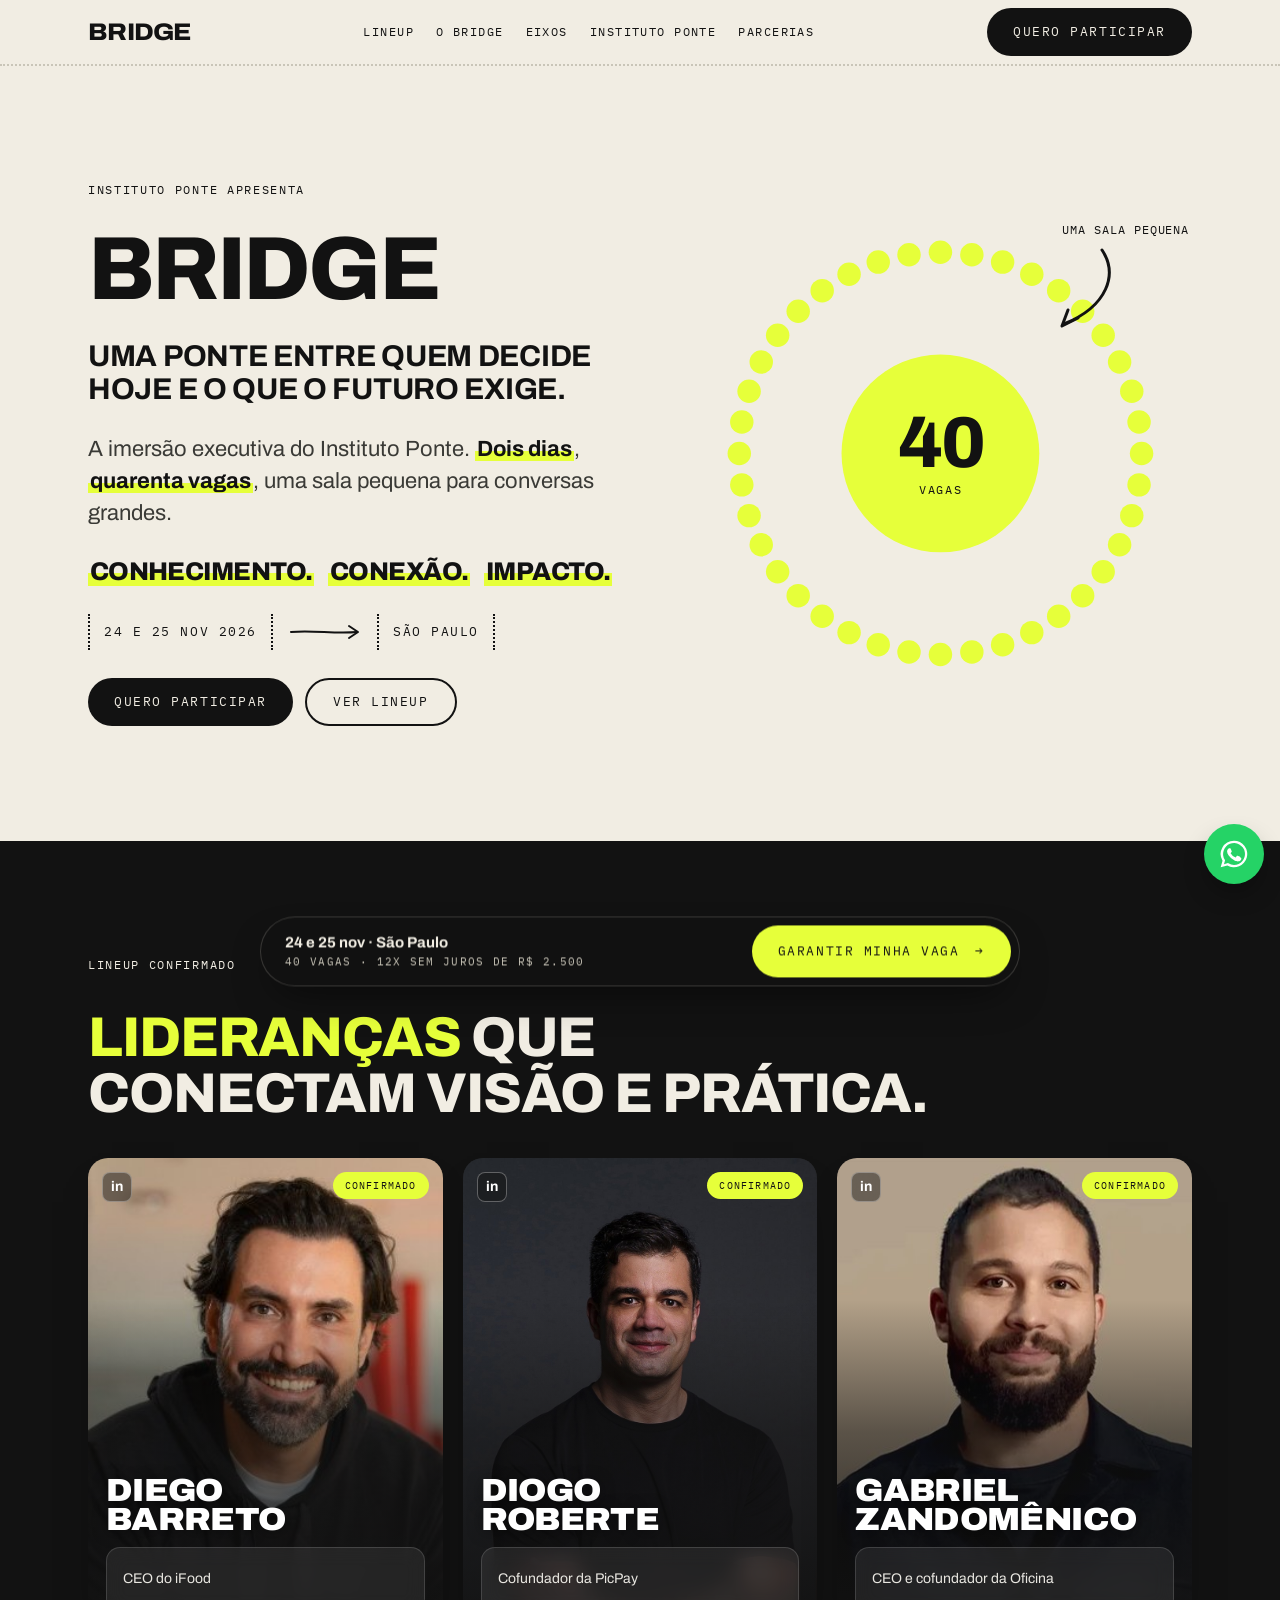
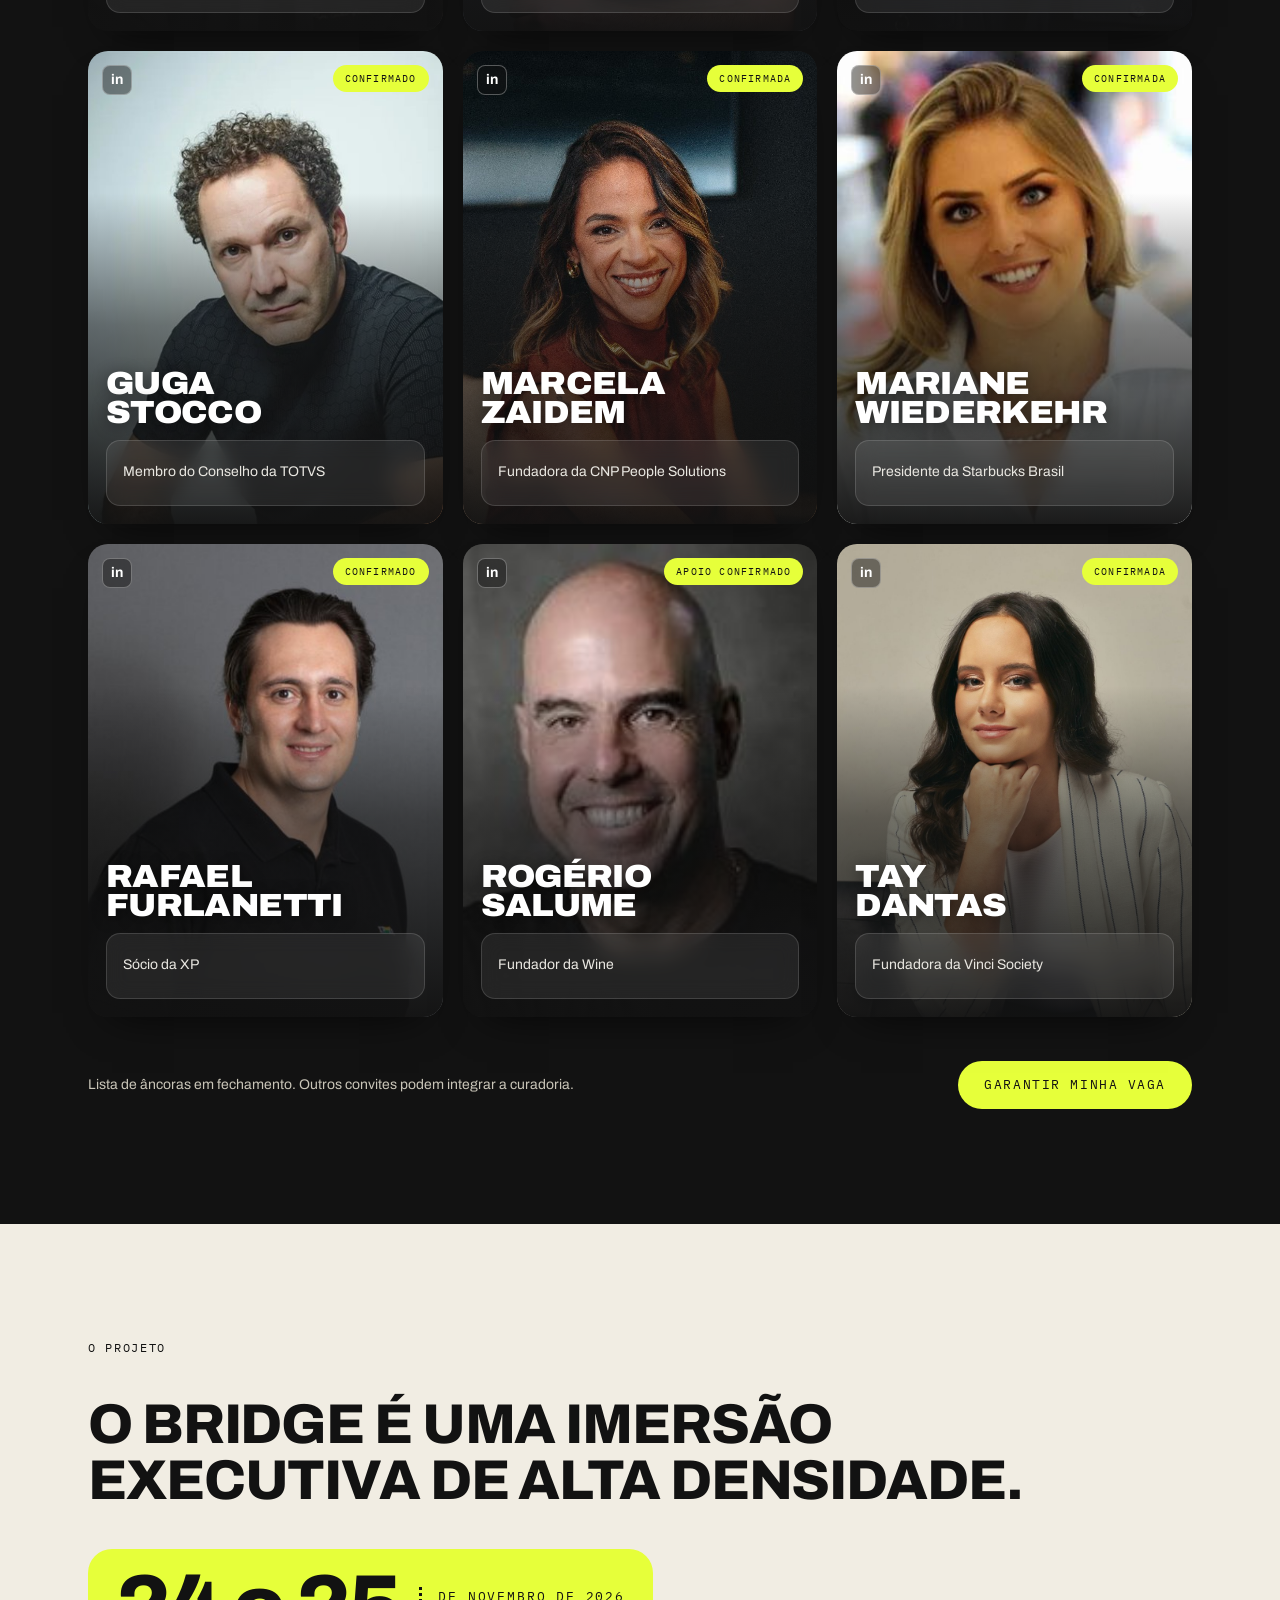
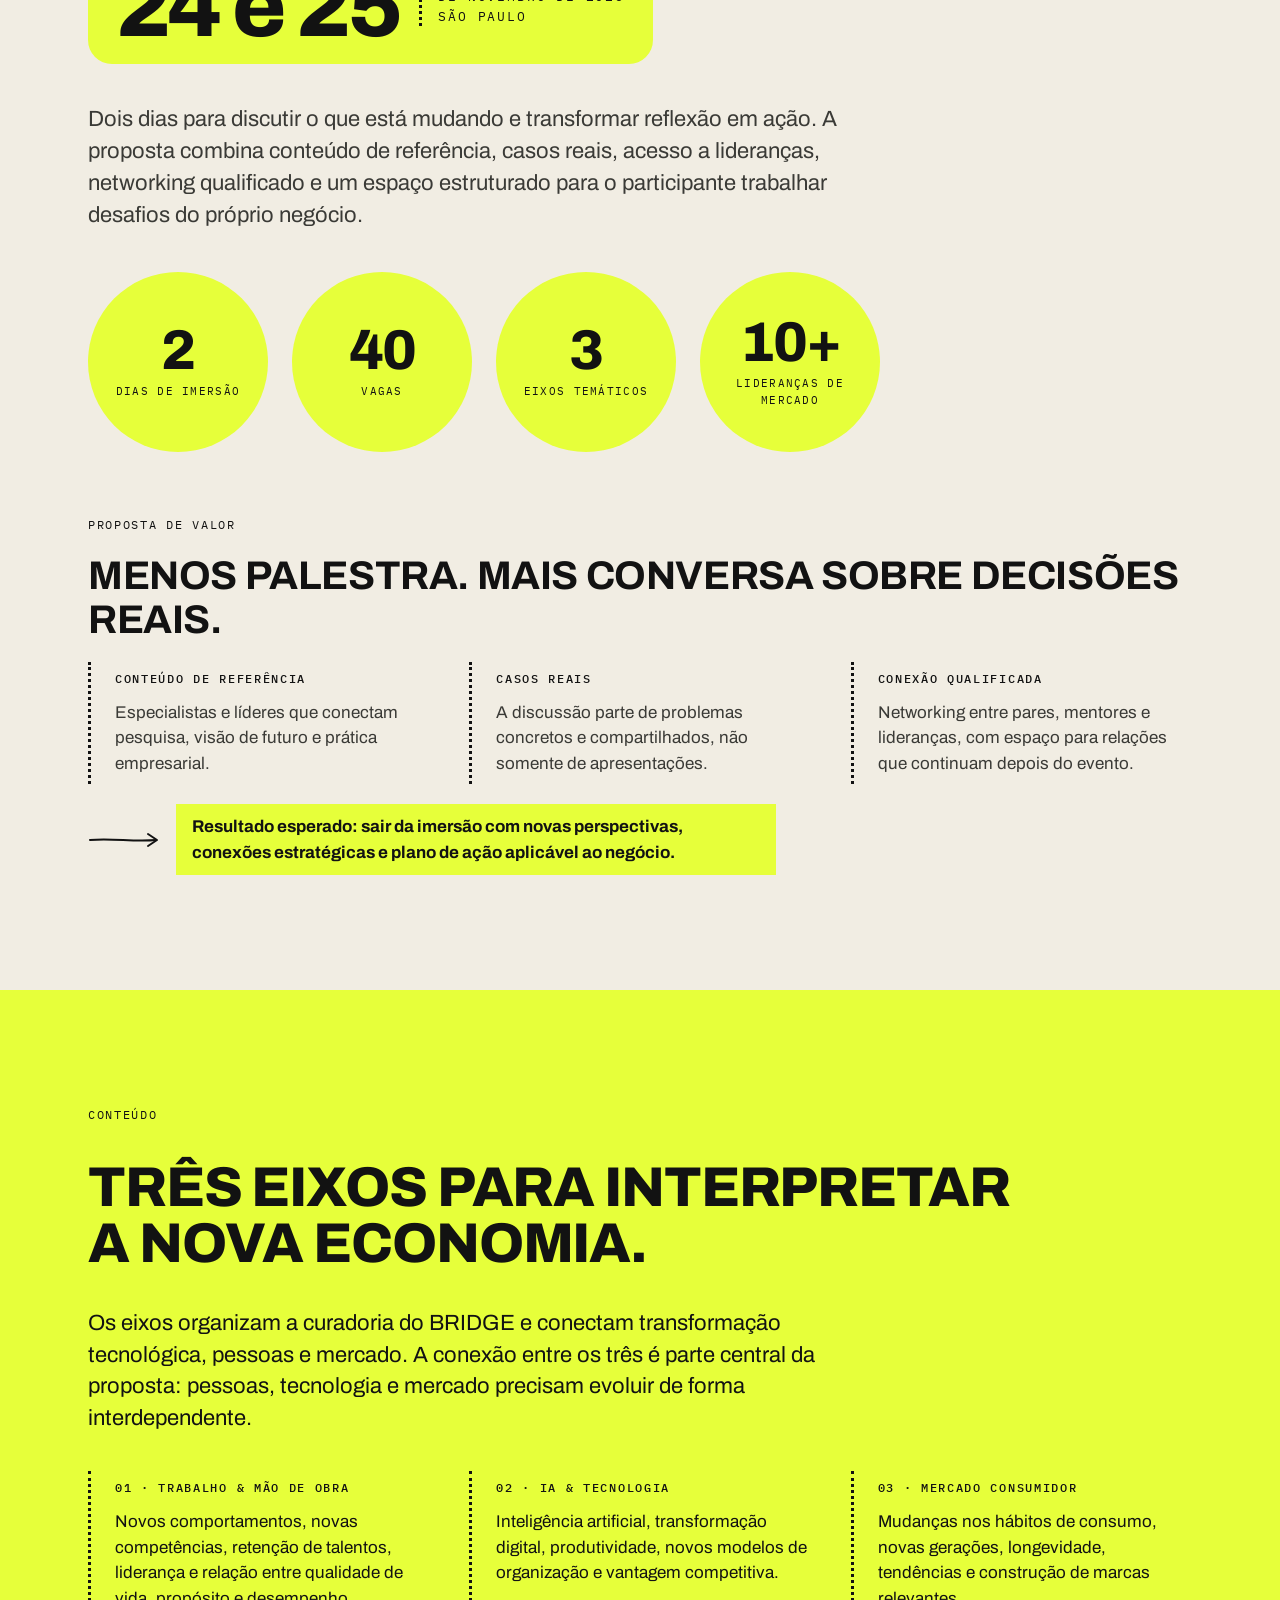
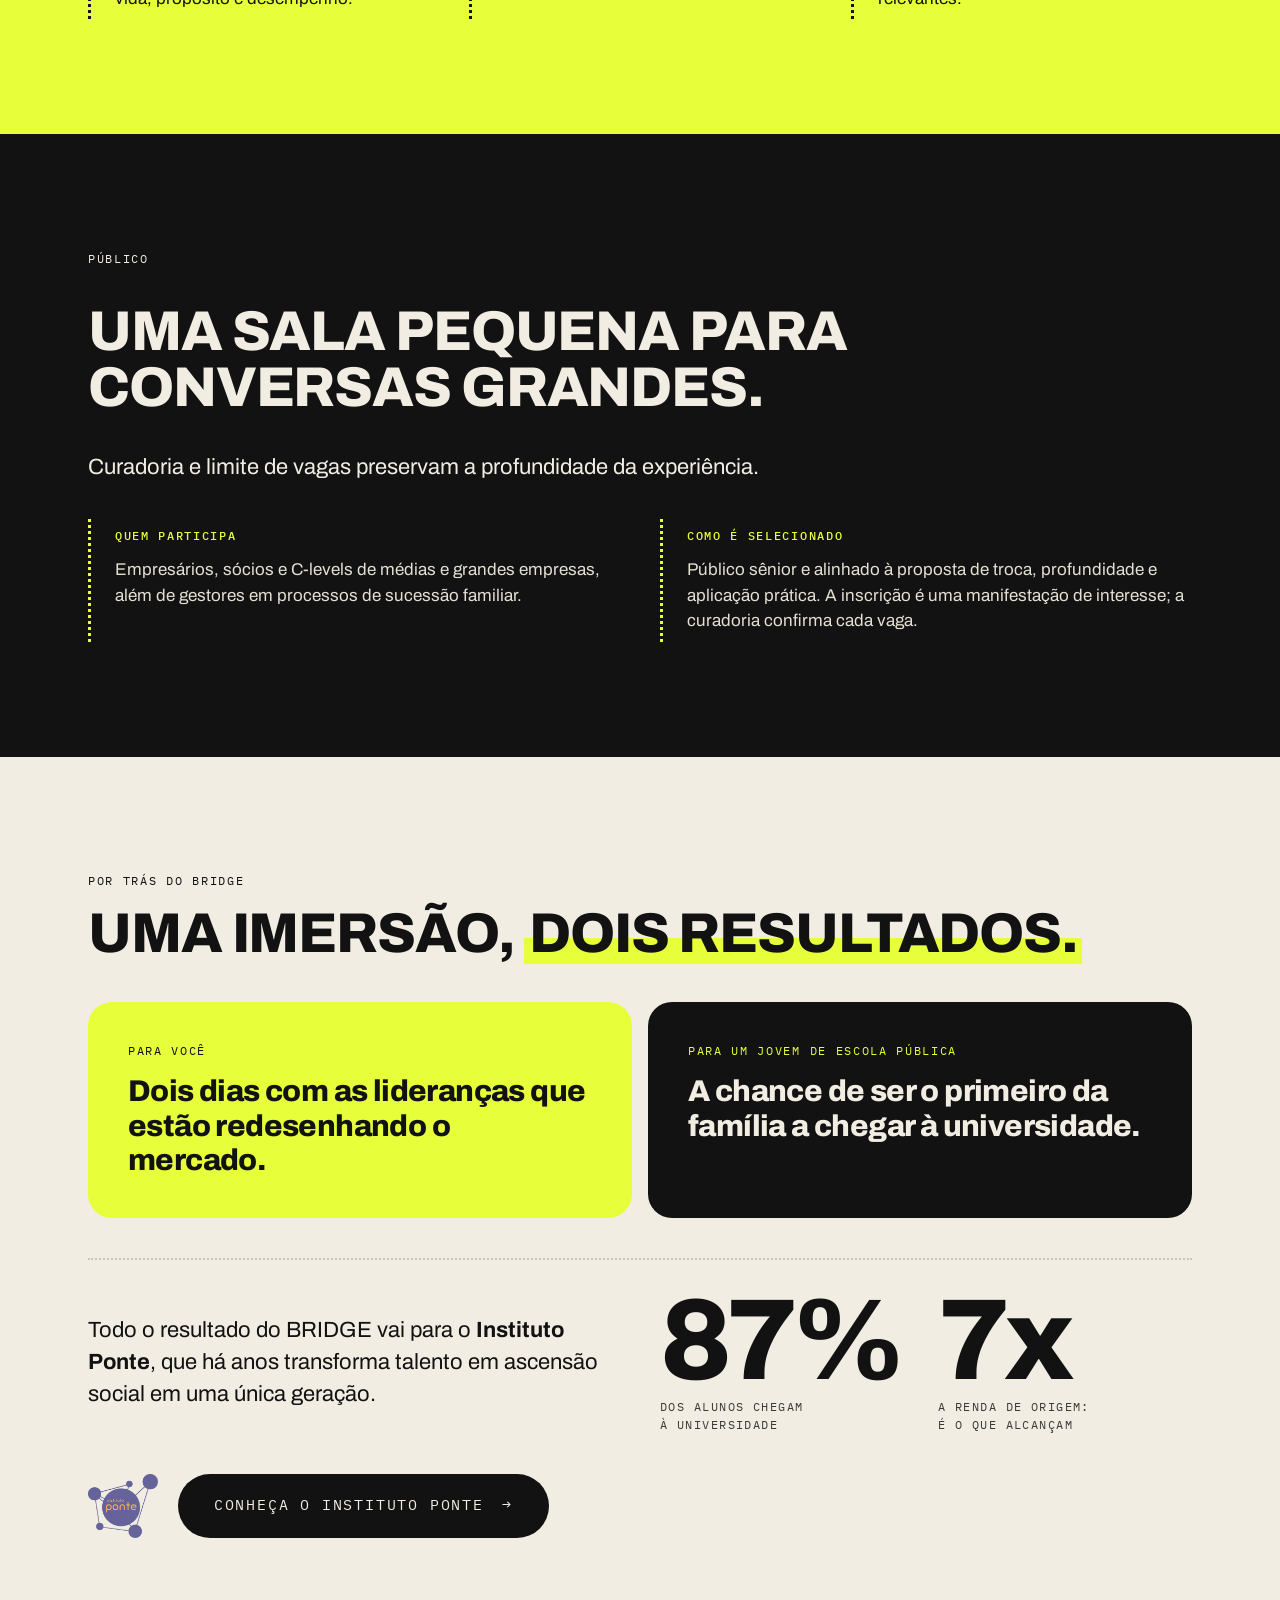
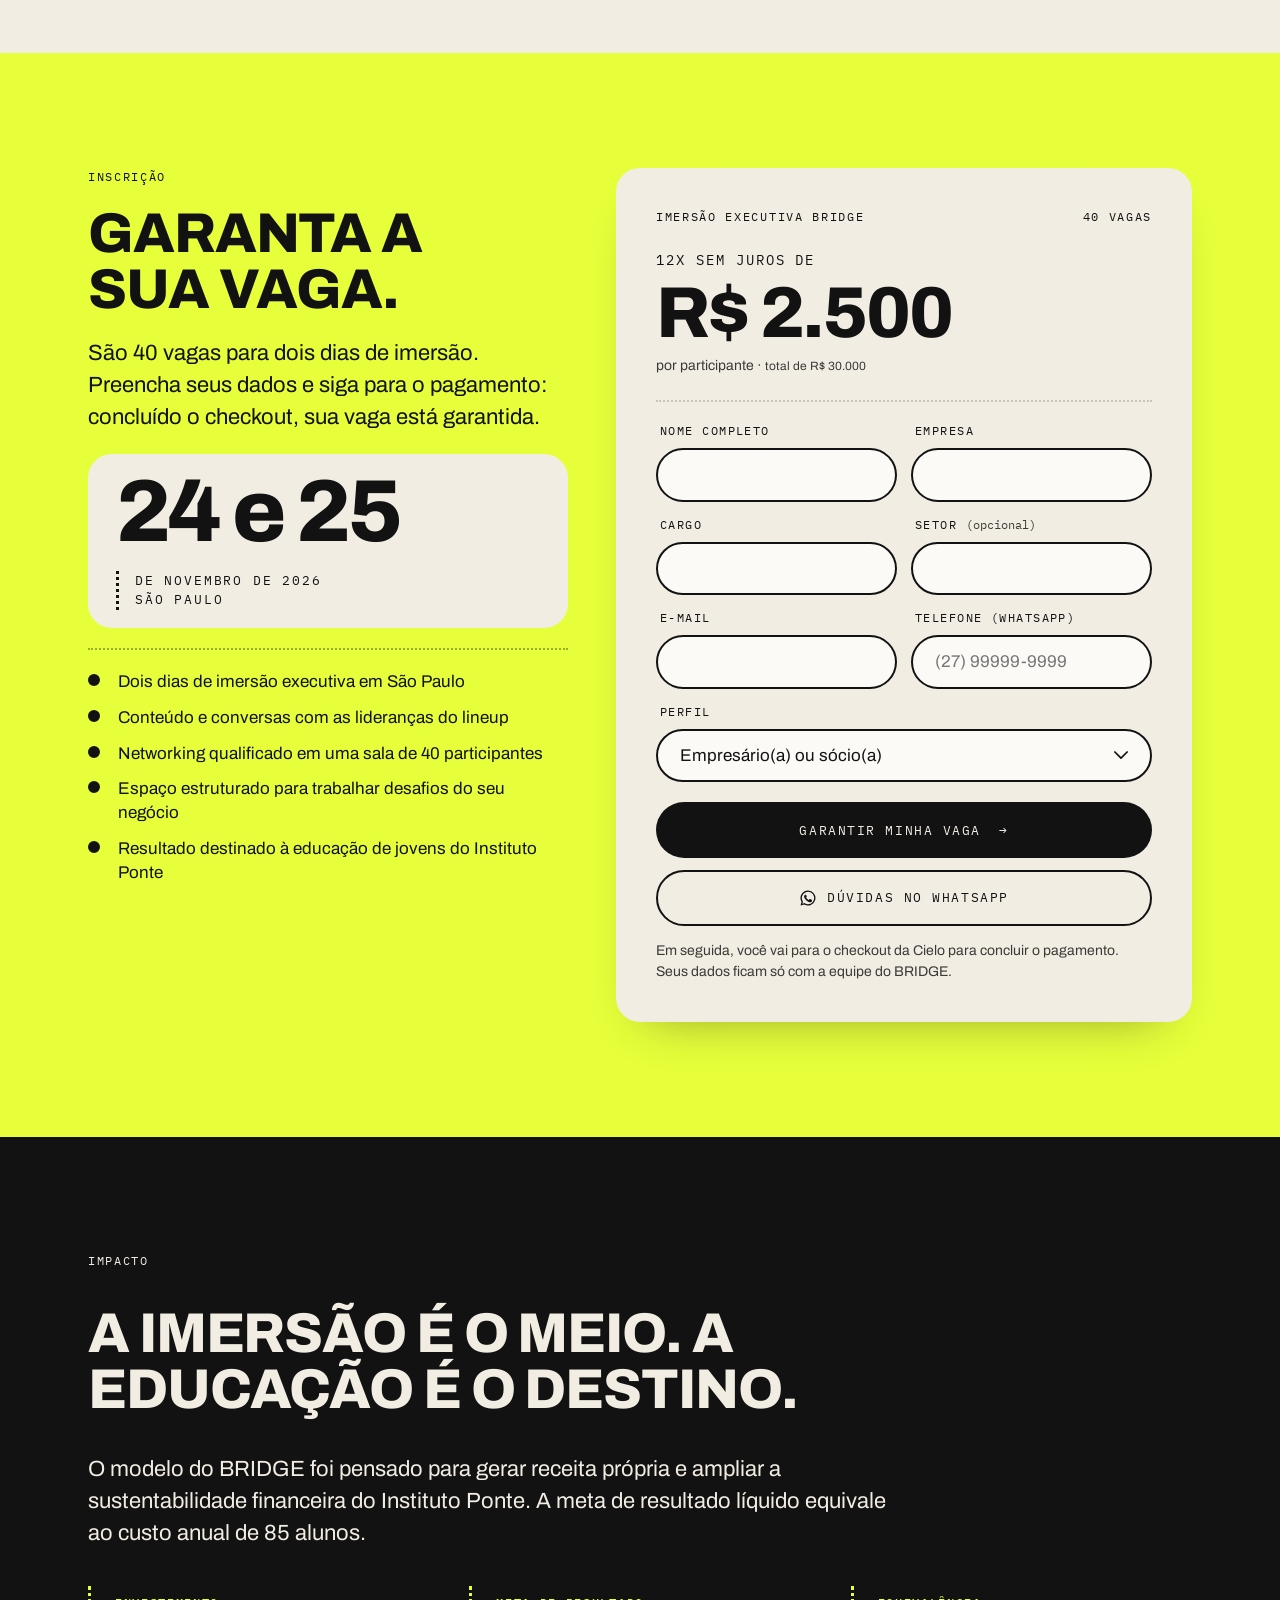
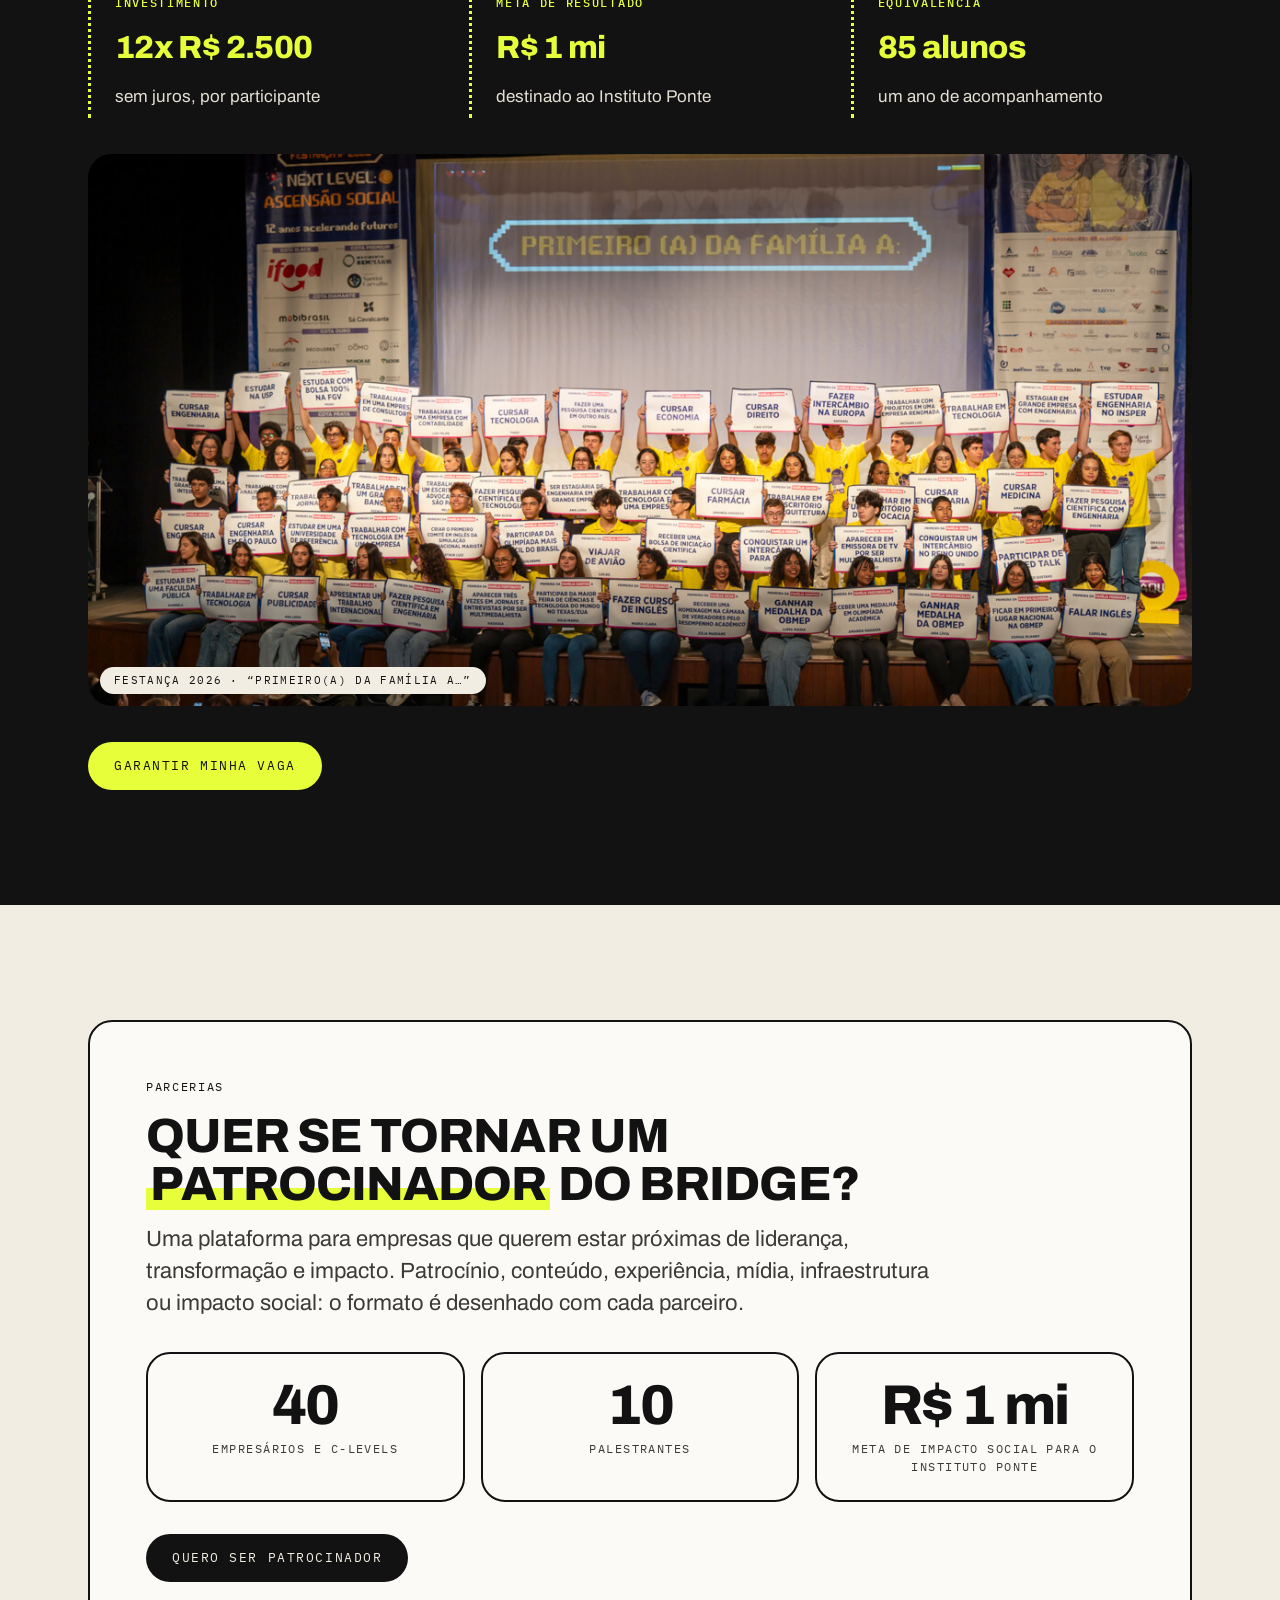
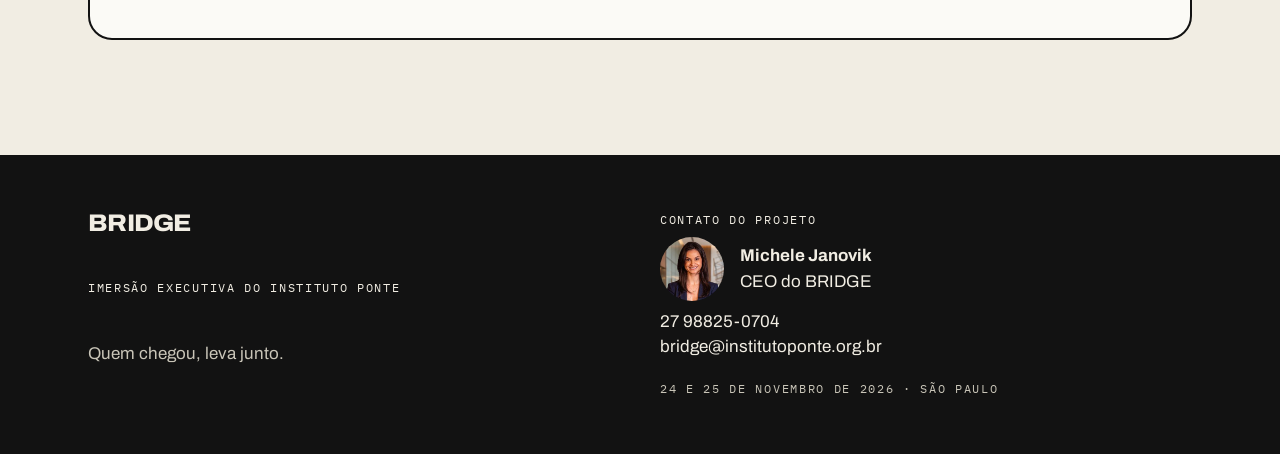
==== index.html @ 27ddd7b2 "Preço: 12x sem juros e valor total discreto Co-Authored-By: Claude Opus 5.5 <noreply@anthropic.com>" ====
<!doctype html>
<html lang="pt-BR">
<head>
<meta charset="utf-8">
<meta name="viewport" content="width=device-width,initial-scale=1,viewport-fit=cover">
<title>Site Projeto BRIDGE</title>
<link rel="icon" href="favicon.svg" type="image/svg+xml">
<link rel="icon" href="favicon-32.png" type="image/png" sizes="32x32">
<link rel="apple-touch-icon" href="apple-touch-icon.png">
<meta name="theme-color" content="#f1ede3">
<link rel="preconnect" href="https://fonts.googleapis.com">
<link rel="preconnect" href="https://fonts.gstatic.com" crossorigin>
<link rel="stylesheet" href="https://fonts.googleapis.com/css2?family=Archivo:wdth,wght@62..125,400..900&family=IBM+Plex+Mono:wght@400;500&display=swap">
<link rel="stylesheet" href="styles.css">
</head>
<body>

<header class="top" id="top">
  <div class="wrap">
    <a class="wordmark" href="#topo">Bridge</a>
    <nav aria-label="Seções" id="menu">
      <a href="#lineup">Lineup</a><a href="#bridge">O Bridge</a><a href="#eixos">Eixos</a><a href="instituto-ponte.html">Instituto Ponte</a><a href="#parcerias">Parcerias</a>
    </nav>
    <div class="top-actions">
      <a class="btn" href="#inscricao"><span class="lg-only">Quero participar</span><span class="sm-only">Inscrição</span></a>
      <button class="menu-btn" type="button" aria-controls="menu" aria-expanded="false" aria-label="Abrir menu">
        <svg class="bars" viewBox="0 0 20 20" aria-hidden="true"><path d="M2 6h16M2 14h16" stroke="currentColor" stroke-width="2" stroke-linecap="round"/></svg>
        <svg class="x" viewBox="0 0 20 20" aria-hidden="true"><path d="M4 4l12 12M16 4L4 16" stroke="currentColor" stroke-width="2" stroke-linecap="round"/></svg>
      </button>
    </div>
  </div>
</header>

<section class="hero" id="topo">
  <div class="wrap">
    <div class="stack">
      <span class="eyebrow">Instituto Ponte apresenta</span>
      <h1 class="h-xl">Bridge</h1>
      <p class="h-md">Uma ponte entre quem decide hoje e o que o futuro exige.</p>
      <p class="lead">A imersão executiva do Instituto Ponte. <strong class="marker">Dois dias</strong>, <strong class="marker">quarenta vagas</strong>, uma sala pequena para conversas grandes.</p>
      <p class="keywords"><span>Conhecimento.</span><span>Conexão.</span><span>Impacto.</span></p>
      <div style="display:flex;align-items:center;gap:16px;flex-wrap:wrap">
        <span class="brk">24 e 25 nov 2026</span>
        <svg class="arrow" viewBox="0 0 72 16" aria-hidden="true"><path d="M2 8 C 24 6, 46 10, 68 8" fill="none" stroke="#121212" stroke-width="2" stroke-linecap="round"/><path d="M60 2 L 69 8 L 60 14" fill="none" stroke="#121212" stroke-width="2" stroke-linecap="round" stroke-linejoin="round"/></svg>
        <span class="brk">São Paulo</span>
      </div>
      <div class="hero-ctas" style="display:flex;gap:12px;flex-wrap:wrap">
        <a class="btn" href="#inscricao">Quero participar</a>
        <a class="btn btn--ghost" href="#lineup">Ver lineup</a>
      </div>
    </div>
    <div class="ring" aria-label="Quarenta vagas">
      <svg viewBox="0 0 600 600" aria-hidden="true"><g fill="#e6ff3a"><circle cx="540.0" cy="300.0" r="14"/><circle cx="537.0" cy="337.5" r="14"/><circle cx="528.3" cy="374.2" r="14"/><circle cx="513.8" cy="409.0" r="14"/><circle cx="494.2" cy="441.1" r="14"/><circle cx="469.7" cy="469.7" r="14"/><circle cx="441.1" cy="494.2" r="14"/><circle cx="409.0" cy="513.8" r="14"/><circle cx="374.2" cy="528.3" r="14"/><circle cx="337.5" cy="537.0" r="14"/><circle cx="300.0" cy="540.0" r="14"/><circle cx="262.5" cy="537.0" r="14"/><circle cx="225.8" cy="528.3" r="14"/><circle cx="191.0" cy="513.8" r="14"/><circle cx="158.9" cy="494.2" r="14"/><circle cx="130.3" cy="469.7" r="14"/><circle cx="105.8" cy="441.1" r="14"/><circle cx="86.2" cy="409.0" r="14"/><circle cx="71.7" cy="374.2" r="14"/><circle cx="63.0" cy="337.5" r="14"/><circle cx="60.0" cy="300.0" r="14"/><circle cx="63.0" cy="262.5" r="14"/><circle cx="71.7" cy="225.8" r="14"/><circle cx="86.2" cy="191.0" r="14"/><circle cx="105.8" cy="158.9" r="14"/><circle cx="130.3" cy="130.3" r="14"/><circle cx="158.9" cy="105.8" r="14"/><circle cx="191.0" cy="86.2" r="14"/><circle cx="225.8" cy="71.7" r="14"/><circle cx="262.5" cy="63.0" r="14"/><circle cx="300.0" cy="60.0" r="14"/><circle cx="337.5" cy="63.0" r="14"/><circle cx="374.2" cy="71.7" r="14"/><circle cx="409.0" cy="86.2" r="14"/><circle cx="441.1" cy="105.8" r="14"/><circle cx="469.7" cy="130.3" r="14"/><circle cx="494.2" cy="158.9" r="14"/><circle cx="513.8" cy="191.0" r="14"/><circle cx="528.3" cy="225.8" r="14"/><circle cx="537.0" cy="262.5" r="14"/></g><circle cx="300" cy="300" r="118" fill="#e6ff3a"/></svg>
      <div class="n"><strong>40</strong><span>vagas</span></div>
      <div class="note">Uma sala pequena<svg viewBox="0 0 70 90" aria-hidden="true"><path d="M60 6 C 76 30, 66 62, 22 80" fill="none" stroke="#121212" stroke-width="3" stroke-linecap="round"/><path d="M36 74 L 20 82 L 26 66" fill="none" stroke="#121212" stroke-width="3" stroke-linecap="round" stroke-linejoin="round"/></svg></div>
    </div>
  </div>
</section>

<section class="dark" id="lineup">
  <div class="wrap stack" style="gap:36px">
    <span class="eyebrow">Lineup confirmado</span>
    <h2 class="h-lg"><span class="hl">Lideranças</span> que conectam visão e prática.</h2>
    <div class="speaker-cards">
      <a class="speaker-card" href="https://www.linkedin.com/in/diegobarreto/" target="_blank" rel="noopener" aria-label="Diego Barreto, CEO do iFood: ver perfil no LinkedIn (abre em nova aba)">
        <img src="assets/lineup/diego-barreto.jpg" alt="" loading="lazy" width="900" height="1200">
        <span class="speaker-card__status">Confirmado</span>
        <span class="speaker-card__in" aria-hidden="true">in</span>
        <span class="speaker-card__body">
          <span class="speaker-card__name">Diego<br>Barreto</span>
          <span class="speaker-card__role">CEO do iFood</span>
        </span>
      </a>
      <a class="speaker-card" href="https://www.linkedin.com/in/diogoroberte/" target="_blank" rel="noopener" aria-label="Diogo Roberte, Cofundador da PicPay: ver perfil no LinkedIn (abre em nova aba)">
        <img src="assets/lineup/diogo-roberte.jpg" alt="" loading="lazy" width="900" height="1200">
        <span class="speaker-card__status">Confirmado</span>
        <span class="speaker-card__in" aria-hidden="true">in</span>
        <span class="speaker-card__body">
          <span class="speaker-card__name">Diogo<br>Roberte</span>
          <span class="speaker-card__role">Cofundador da PicPay</span>
        </span>
      </a>
      <a class="speaker-card" href="https://www.linkedin.com/in/gabrielzandomenico/" target="_blank" rel="noopener" aria-label="Gabriel Zandomênico, CEO e cofundador da Oficina: ver perfil no LinkedIn (abre em nova aba)">
        <img src="assets/lineup/gabriel-zandomenico.jpg" alt="" loading="lazy" width="900" height="1200">
        <span class="speaker-card__status">Confirmado</span>
        <span class="speaker-card__in" aria-hidden="true">in</span>
        <span class="speaker-card__body">
          <span class="speaker-card__name">Gabriel<br>Zandomênico</span>
          <span class="speaker-card__role">CEO e cofundador da Oficina</span>
        </span>
      </a>
      <a class="speaker-card" href="https://www.linkedin.com/in/gstocco/" target="_blank" rel="noopener" aria-label="Guga Stocco, Membro do Conselho da TOTVS: ver perfil no LinkedIn (abre em nova aba)">
        <img src="assets/lineup/guga-stocco.jpg" alt="" loading="lazy" width="900" height="1200">
        <span class="speaker-card__status">Confirmado</span>
        <span class="speaker-card__in" aria-hidden="true">in</span>
        <span class="speaker-card__body">
          <span class="speaker-card__name">Guga<br>Stocco</span>
          <span class="speaker-card__role">Membro do Conselho da TOTVS</span>
        </span>
      </a>
      <a class="speaker-card" href="https://www.linkedin.com/in/marcela-zaidem/" target="_blank" rel="noopener" aria-label="Marcela Zaidem, Fundadora da CNP People Solutions: ver perfil no LinkedIn (abre em nova aba)">
        <img src="assets/lineup/marcela-zaidem.jpg" alt="" loading="lazy" width="900" height="1200">
        <span class="speaker-card__status">Confirmada</span>
        <span class="speaker-card__in" aria-hidden="true">in</span>
        <span class="speaker-card__body">
          <span class="speaker-card__name">Marcela<br>Zaidem</span>
          <span class="speaker-card__role">Fundadora da CNP People Solutions</span>
        </span>
      </a>
      <a class="speaker-card" href="https://www.linkedin.com/in/mariane-wiederkehr-1ba36695/" target="_blank" rel="noopener" aria-label="Mariane Wiederkehr, Presidente da Starbucks Brasil: ver perfil no LinkedIn (abre em nova aba)">
        <img src="assets/lineup/mariane-wiederkehr.jpg" alt="" loading="lazy" width="900" height="1200">
        <span class="speaker-card__status">Confirmada</span>
        <span class="speaker-card__in" aria-hidden="true">in</span>
        <span class="speaker-card__body">
          <span class="speaker-card__name">Mariane<br>Wiederkehr</span>
          <span class="speaker-card__role">Presidente da Starbucks Brasil</span>
        </span>
      </a>
      <a class="speaker-card" href="https://www.linkedin.com/in/rafael-furlanetti-48308046/" target="_blank" rel="noopener" aria-label="Rafael Furlanetti, Sócio da XP: ver perfil no LinkedIn (abre em nova aba)">
        <img src="assets/lineup/rafael-furlanetti.jpg" alt="" loading="lazy" width="900" height="1200">
        <span class="speaker-card__status">Confirmado</span>
        <span class="speaker-card__in" aria-hidden="true">in</span>
        <span class="speaker-card__body">
          <span class="speaker-card__name">Rafael<br>Furlanetti</span>
          <span class="speaker-card__role">Sócio da XP</span>
        </span>
      </a>
      <a class="speaker-card" href="https://www.linkedin.com/in/rogerio-salume-64563040/" target="_blank" rel="noopener" aria-label="Rogério Salume, Fundador da Wine: ver perfil no LinkedIn (abre em nova aba)">
        <img src="assets/lineup/rogerio-salume.jpg" alt="" loading="lazy" width="900" height="1200">
        <span class="speaker-card__status">Apoio confirmado</span>
        <span class="speaker-card__in" aria-hidden="true">in</span>
        <span class="speaker-card__body">
          <span class="speaker-card__name">Rogério<br>Salume</span>
          <span class="speaker-card__role">Fundador da Wine</span>
        </span>
      </a>
      <a class="speaker-card" href="https://www.linkedin.com/in/tay-dantas-0925411b9/" target="_blank" rel="noopener" aria-label="Tay Dantas, Fundadora da Vinci Society: ver perfil no LinkedIn (abre em nova aba)">
        <img src="assets/lineup/tay-dantas.jpg" alt="" loading="lazy" width="900" height="1200">
        <span class="speaker-card__status">Confirmada</span>
        <span class="speaker-card__in" aria-hidden="true">in</span>
        <span class="speaker-card__body">
          <span class="speaker-card__name">Tay<br>Dantas</span>
          <span class="speaker-card__role">Fundadora da Vinci Society</span>
        </span>
      </a>
    </div>
    <div class="lineup-foot">
      <p class="hint">Lista de âncoras em fechamento. Outros convites podem integrar a curadoria.</p>
      <a class="btn btn--yellow" href="#inscricao">Garantir minha vaga</a>
    </div>
  </div>
</section>


<section id="bridge">
  <div class="wrap stack" style="gap:40px">
    <span class="eyebrow">O projeto</span>
    <h2 class="h-lg">O BRIDGE é uma imersão executiva de alta densidade.</h2>
    <div class="bigdate"><strong>24 e 25</strong><span>de novembro de 2026<br>São Paulo</span></div>
    <p class="lead">Dois dias para discutir o que está mudando e transformar reflexão em ação. A proposta combina conteúdo de referência, casos reais, acesso a lideranças, networking qualificado e um espaço estruturado para o participante trabalhar desafios do próprio negócio.</p>
    <div class="circles" style="display:flex;gap:24px;flex-wrap:wrap">
      <div class="circle"><strong>2</strong><span>dias de imersão</span></div>
      <div class="circle"><strong>40</strong><span>vagas</span></div>
      <div class="circle"><strong>3</strong><span>eixos temáticos</span></div>
      <div class="circle"><strong>10+</strong><span>lideranças de mercado</span></div>
    </div>
    <div class="stack" style="gap:20px;padding-top:24px">
      <span class="eyebrow">Proposta de valor</span>
      <h2 class="h-md" style="font-size:clamp(24px,3.2vw,40px)">Menos palestra. Mais conversa sobre decisões reais.</h2>
      <div class="grid3">
        <div class="card"><h3>Conteúdo de referência</h3><p>Especialistas e líderes que conectam pesquisa, visão de futuro e prática empresarial.</p></div>
        <div class="card"><h3>Casos reais</h3><p>A discussão parte de problemas concretos e compartilhados, não somente de apresentações.</p></div>
        <div class="card"><h3>Conexão qualificada</h3><p>Networking entre pares, mentores e lideranças, com espaço para relações que continuam depois do evento.</p></div>
      </div>
      <div class="outcome" style="display:flex;align-items:center;gap:16px;flex-wrap:wrap">
        <svg class="arrow" viewBox="0 0 72 16" aria-hidden="true"><path d="M2 8 C 24 6, 46 10, 68 8" fill="none" stroke="#121212" stroke-width="2" stroke-linecap="round"/><path d="M60 2 L 69 8 L 60 14" fill="none" stroke="#121212" stroke-width="2" stroke-linecap="round" stroke-linejoin="round"/></svg>
        <p style="font-weight:700;background:var(--amarelo);padding:10px 16px;max-width:60ch">Resultado esperado: sair da imersão com novas perspectivas, conexões estratégicas e plano de ação aplicável ao negócio.</p>
      </div>
    </div>
  </div>
</section>

<section class="yellow" id="eixos">
  <div class="wrap stack" style="gap:36px">
    <span class="eyebrow">Conteúdo</span>
    <h2 class="h-lg">Três eixos para interpretar a Nova Economia.</h2>
    <p class="lead" style="color:#121212">Os eixos organizam a curadoria do BRIDGE e conectam transformação tecnológica, pessoas e mercado. A conexão entre os três é parte central da proposta: pessoas, tecnologia e mercado precisam evoluir de forma interdependente.</p>
    <div class="grid3">
      <div class="card"><h3>01 · Trabalho &amp; mão de obra</h3><p style="color:#121212">Novos comportamentos, novas competências, retenção de talentos, liderança e relação entre qualidade de vida, propósito e desempenho.</p></div>
      <div class="card"><h3>02 · IA &amp; tecnologia</h3><p style="color:#121212">Inteligência artificial, transformação digital, produtividade, novos modelos de organização e vantagem competitiva.</p></div>
      <div class="card"><h3>03 · Mercado consumidor</h3><p style="color:#121212">Mudanças nos hábitos de consumo, novas gerações, longevidade, tendências e construção de marcas relevantes.</p></div>
    </div>
  </div>
</section>


<section class="dark" id="publico">
  <div class="wrap stack" style="gap:36px">
    <span class="eyebrow">Público</span>
    <h2 class="h-lg">Uma sala pequena para conversas grandes.</h2>
    <p class="lead" style="color:#121212">Curadoria e limite de vagas preservam a profundidade da experiência.</p>
    <div class="grid2">
      <div class="card"><h3>Quem participa</h3><p style="color:#121212">Empresários, sócios e C-levels de médias e grandes empresas, além de gestores em processos de sucessão familiar.</p></div>
      <div class="card"><h3>Como é selecionado</h3><p style="color:#121212">Público sênior e alinhado à proposta de troca, profundidade e aplicação prática. A inscrição é uma manifestação de interesse; a curadoria confirma cada vaga.</p></div>
    </div>
  </div>
</section>

<section class="causa" id="ponte">
  <div class="wrap stack" style="gap:40px">
    <div class="stack" style="gap:16px">
      <span class="eyebrow">Por trás do BRIDGE</span>
      <h2 class="h-lg">Uma imersão, <span class="marker">dois resultados.</span></h2>
    </div>
    <div class="causa__pair">
      <div class="causa__card"><span class="mono">Para você</span><p>Dois dias com as lideranças que estão redesenhando o mercado.</p></div>
      <div class="causa__card causa__card--dark"><span class="mono">Para um jovem de escola pública</span><p>A chance de ser o primeiro da família a chegar à universidade.</p></div>
    </div>
    <div class="causa__impact">
      <p class="lead">Todo o resultado do BRIDGE vai para o <strong>Instituto Ponte</strong>, que há anos transforma talento em ascensão social em uma única geração.</p>
      <div class="causa__nums">
        <div><strong>87%</strong><span>dos alunos chegam à universidade</span></div>
        <div><strong>7x</strong><span>a renda de origem: é o que alcançam</span></div>
      </div>
    </div>
    <div class="causa__cta">
      <img src="assets/logo-instituto-ponte.png" alt="" width="266" height="244" loading="lazy">
      <a class="btn btn--xl" href="instituto-ponte.html">Conheça o Instituto Ponte <span aria-hidden="true">→</span></a>
    </div>
  </div>
</section>



<section class="yellow" id="inscricao">
  <div class="wrap signup">
    <div class="stack" style="gap:20px">
      <span class="eyebrow">Inscrição</span>
      <h2 class="h-lg">Garanta a sua vaga.</h2>
      <p class="lead" style="color:#121212">São 40 vagas para dois dias de imersão. Preencha seus dados e siga para o pagamento: concluído o checkout, sua vaga está garantida.</p>
      <div class="bigdate"><strong>24 e 25</strong><span>de novembro de 2026<br>São Paulo</span></div>
      <ul class="includes includes--plain">
        <li>Dois dias de imersão executiva em São Paulo</li>
        <li>Conteúdo e conversas com as lideranças do lineup</li>
        <li>Networking qualificado em uma sala de 40 participantes</li>
        <li>Espaço estruturado para trabalhar desafios do seu negócio</li>
        <li>Resultado destinado à educação de jovens do Instituto Ponte</li>
      </ul>
    </div>
    <div class="ticket">
      <div style="display:flex;justify-content:space-between;align-items:baseline;gap:12px;flex-wrap:wrap">
        <span class="eyebrow">Imersão executiva BRIDGE</span>
        <span class="mono">40 vagas</span>
      </div>
      <div style="display:grid;gap:6px">
        <span class="price-pre">12x sem juros de</span>
        <strong class="price">R$ 2.500</strong>
        <span class="hint">por participante · <span class="price-total">total de R$ 30.000</span></span>
      </div>
      <!-- data-leads-endpoint: URL do App da Web do Google Apps Script (ver integracoes/leads-google-sheets.gs). Vazio = segue direto para o pagamento. -->
      <form class="lead-form" id="lead-form" novalidate data-checkout="https://cielolink.com.br/4sdL2bD" data-leads-endpoint="https://script.google.com/macros/s/AKfycbyFpHG13iQTaCtKryGq1LdsB89fPN8cqEmxxpUpin7RssZUR6upmH1WwgmHjwNDYQiR8w/exec">
        <div class="field"><label for="lead-nome">Nome completo</label><input id="lead-nome" name="nome" type="text" autocomplete="name" required></div>
        <div class="field"><label for="lead-empresa">Empresa</label><input id="lead-empresa" name="empresa" type="text" autocomplete="organization" required></div>
        <div class="field"><label for="lead-cargo">Cargo</label><input id="lead-cargo" name="cargo" type="text" autocomplete="organization-title" required></div>
        <div class="field"><label for="lead-setor">Setor <span class="opt">(opcional)</span></label><input id="lead-setor" name="setor" type="text"></div>
        <div class="field"><label for="lead-email">E-mail</label><input id="lead-email" name="email" type="email" autocomplete="email" inputmode="email" required></div>
        <div class="field"><label for="lead-telefone">Telefone (WhatsApp)</label><input id="lead-telefone" name="telefone" type="tel" autocomplete="tel" inputmode="tel" placeholder="(27) 99999-9999" required></div>
        <div class="field field--full"><label for="lead-perfil">Perfil</label><select id="lead-perfil" name="perfil"><option>Empresário(a) ou sócio(a)</option><option>C-level de média ou grande empresa</option><option>Gestor(a) em sucessão familiar</option><option>Outro</option></select></div>
        <div class="field field--full" id="lead-perfil-outro-campo" hidden><label for="lead-perfil-outro">Qual é o seu perfil?</label><input id="lead-perfil-outro" name="perfil_outro" type="text" placeholder="Ex.: conselheiro(a), investidor(a), diretor(a) de área"></div>
        <p class="form-error field--full" id="lead-erro" role="alert" hidden>Preencha os campos destacados para continuar.</p>
        <div class="ticket-actions field--full">
          <button class="btn" type="submit" id="lead-submit">Garantir minha vaga <span aria-hidden="true">→</span></button>
          <a class="btn btn--ghost" href="https://wa.me/5527988250704?text=Ol%C3%A1%2C%20Michele.%20Eu%20gostaria%20de%20mais%20informa%C3%A7%C3%B5es%20sobre%20o%20BRIDGE." target="_blank" rel="noopener"><svg class="wa-ico" viewBox="0 0 24 24" aria-hidden="true"><path fill="currentColor" d="M12 2a10 10 0 0 0-8.6 15.1L2 22l5-1.3A10 10 0 1 0 12 2Zm0 18.2a8.2 8.2 0 0 1-4.2-1.2l-.3-.2-3 .8.8-2.9-.2-.3A8.2 8.2 0 1 1 12 20.2Zm4.5-6.1c-.2-.1-1.5-.7-1.7-.8-.2-.1-.4-.1-.6.1l-.8 1c-.1.2-.3.2-.5.1a6.7 6.7 0 0 1-3.3-2.9c-.3-.4.2-.4.7-1.3.1-.2 0-.3 0-.4l-.8-1.8c-.2-.5-.4-.4-.6-.4h-.5a1 1 0 0 0-.7.3 3 3 0 0 0-.9 2.2 5.2 5.2 0 0 0 1.1 2.7 11.8 11.8 0 0 0 4.5 4c1.7.7 2.3.8 3.2.6.5-.1 1.5-.6 1.7-1.2.2-.6.2-1.1.2-1.2-.1-.1-.3-.2-.5-.3Z"/></svg>Dúvidas no WhatsApp</a>
        </div>
        <p class="hint field--full">Em seguida, você vai para o checkout da Cielo para concluir o pagamento. Seus dados ficam só com a equipe do BRIDGE.</p>
        <noscript><p class="hint field--full"><a href="https://cielolink.com.br/4sdL2bD">Ir direto para o pagamento</a></p></noscript>
      </form>
    </div>
  </div>
</section>

<section class="dark" id="impacto">
  <div class="wrap stack" style="gap:36px">
    <span class="eyebrow">Impacto</span>
    <h2 class="h-lg">A imersão é o meio. A educação é o destino.</h2>
    <p class="lead" style="color:#121212">O modelo do BRIDGE foi pensado para gerar receita própria e ampliar a sustentabilidade financeira do Instituto Ponte. A meta de resultado líquido equivale ao custo anual de 85 alunos.</p>
    <div class="grid3">
      <div class="card"><h3>Investimento</h3><p class="num">12x R$ 2.500</p><p style="color:#121212">sem juros, por participante</p></div>
      <div class="card"><h3>Meta de resultado</h3><p class="num">R$ 1 mi</p><p style="color:#121212">destinado ao Instituto Ponte</p></div>
      <div class="card"><h3>Equivalência</h3><p class="num">85 alunos</p><p style="color:#121212">um ano de acompanhamento</p></div>
    </div>
    <figure class="photo-wide media">
      <img src="assets/Instituto%20Ponte%202026-2363%20(1).jpg" alt="Alunos do Instituto Ponte no palco, com placas que dizem o que serão os primeiros da família a conquistar: cursar engenharia, estudar na USP, fazer intercâmbio" loading="lazy">
      <figcaption class="photo-cap">Festança 2026 · “Primeiro(a) da família a…”</figcaption>
    </figure>
    <div><a class="btn btn--yellow" href="#inscricao">Garantir minha vaga</a></div>
  </div>
</section>

<section id="parcerias">
  <div class="wrap">
    <div class="partner-band">
      <div class="stack" style="gap:16px">
        <span class="eyebrow">Parcerias</span>
        <h2 class="h-lg partner-title">Quer se tornar um <span class="marker">patrocinador</span> do BRIDGE?</h2>
        <p class="lead">Uma plataforma para empresas que querem estar próximas de liderança, transformação e impacto. Patrocínio, conteúdo, experiência, mídia, infraestrutura ou impacto social: o formato é desenhado com cada parceiro.</p>
      </div>
      <div class="partner-stats">
        <div><strong>40</strong><span>empresários e C-levels</span></div>
        <div><strong>10</strong><span>palestrantes</span></div>
        <div><strong>R$ 1 mi</strong><span>meta de impacto social para o Instituto Ponte</span></div>
      </div>
      <div><a class="btn" href="https://wa.me/5527988250704?text=Ol%C3%A1%2C%20Michele.%20Quero%20conversar%20sobre%20patroc%C3%ADnio%20do%20BRIDGE." target="_blank" rel="noopener">Quero ser patrocinador</a></div>
    </div>
  </div>
</section>

<footer>
  <div class="wrap">
    <div class="stack" style="gap:12px">
      <span class="wordmark">Bridge</span>
      <span class="mono">Imersão Executiva do Instituto Ponte</span>
      <p style="color:#c9c5b8;max-width:40ch">Quem chegou, leva junto.</p>
    </div>
    <div class="stack" style="gap:8px">
      <span class="mono">Contato do projeto</span>
      <div style="display:flex;align-items:center;gap:16px"><img src="assets/michele-janovik.jpg" alt="" style="width:64px;height:64px;border-radius:50%;object-fit:cover"><p><strong>Michele Janovik</strong><br>CEO do BRIDGE</p></div>
      <p>27 98825-0704<br>bridge@institutoponte.org.br</p>
      <p class="mono" style="margin-top:12px;color:#c9c5b8">24 e 25 de novembro de 2026 · São Paulo</p>
    </div>
  </div>
</footer>

<div class="sticky-cta" id="sticky-cta" aria-hidden="true">
  <div class="sticky-cta__inner">
    <div class="sticky-cta__info"><strong>24 e 25 nov · São Paulo</strong><span>40 vagas · 12x sem juros de R$ 2.500</span></div>
    <a class="btn btn--yellow sticky-cta__btn" href="#inscricao" tabindex="-1">Garantir minha vaga <span aria-hidden="true">→</span></a>
  </div>
</div>
<a class="wa-float" href="https://wa.me/5527988250704?text=Ol%C3%A1%2C%20Michele.%20Eu%20gostaria%20de%20mais%20informa%C3%A7%C3%B5es%20sobre%20o%20BRIDGE." target="_blank" rel="noopener" aria-label="Falar com a equipe do BRIDGE no WhatsApp (abre em nova aba)"><svg viewBox="0 0 24 24" aria-hidden="true"><path fill="currentColor" d="M12 2a10 10 0 0 0-8.6 15.1L2 22l5-1.3A10 10 0 1 0 12 2Zm0 18.2a8.2 8.2 0 0 1-4.2-1.2l-.3-.2-3 .8.8-2.9-.2-.3A8.2 8.2 0 1 1 12 20.2Zm4.5-6.1c-.2-.1-1.5-.7-1.7-.8-.2-.1-.4-.1-.6.1l-.8 1c-.1.2-.3.2-.5.1a6.7 6.7 0 0 1-3.3-2.9c-.3-.4.2-.4.7-1.3.1-.2 0-.3 0-.4l-.8-1.8c-.2-.5-.4-.4-.6-.4h-.5a1 1 0 0 0-.7.3 3 3 0 0 0-.9 2.2 5.2 5.2 0 0 0 1.1 2.7 11.8 11.8 0 0 0 4.5 4c1.7.7 2.3.8 3.2.6.5-.1 1.5-.6 1.7-1.2.2-.6.2-1.1.2-1.2-.1-.1-.3-.2-.5-.3Z"/></svg></a>

<script src="script.js" defer></script>

</body></html>
---- styles.css ----
/* Layout: uma coluna editorial de 1200px; blocos alternam osso e amarelo-sinal; a roda de 40 pontos abre o hero; anotações à mão marcam o que importa. */
:root{
  --osso:#f1ede3; --amarelo:#e6ff3a; --tinta:#121212; --tinta-2:#3a3a36; --linha:#c9c5b8; --branco:#fbfaf6;
  --sans:"Archivo","Helvetica Neue",Arial,sans-serif; --mono:"IBM Plex Mono","Courier New",monospace;
  --w:1200px; --gutter:clamp(16px,4vw,48px);
  --r-pill:999px; --r-card:24px;
  --ponte-roxo:#65639A; --ponte-ouro:#EEB746; /* cores da logo do Instituto Ponte */
}
html{scroll-behavior:smooth}
[id]{scroll-margin-top:72px}
body{margin:0;background:var(--osso);color:var(--tinta);font-family:var(--sans);font-size:17px;line-height:1.5;-webkit-font-smoothing:antialiased;overflow-x:clip}
img{max-width:100%}
.swipe-hint{display:none}
*,*::before,*::after{box-sizing:border-box}
h1,h2,h3,p,ul,figure{margin:0}
a{color:inherit}
.wrap{max-width:var(--w);margin:0 auto;padding-inline:var(--gutter)}
.mono{font-family:var(--mono);font-size:12px;letter-spacing:.14em;text-transform:uppercase}
.eyebrow{font-family:var(--mono);font-size:12px;letter-spacing:.14em;text-transform:uppercase;display:inline-block}
.h-xl{font-size:clamp(40px,7vw,96px);line-height:.95;font-weight:800;letter-spacing:-.03em;text-transform:uppercase;text-wrap:balance}
.h-lg{font-size:clamp(30px,4.6vw,56px);line-height:1;font-weight:800;letter-spacing:-.02em;text-transform:uppercase;text-wrap:balance}
.h-md{font-size:clamp(22px,2.6vw,30px);line-height:1.1;font-weight:700;letter-spacing:-.01em;text-transform:uppercase}
.lead{font-size:clamp(18px,1.8vw,22px);line-height:1.45;color:var(--tinta-2);max-width:62ch}
.body{max-width:64ch}
.brk{font-family:var(--mono);font-size:13px;letter-spacing:.12em;text-transform:uppercase;border-left:2px dotted var(--tinta);border-right:2px dotted var(--tinta);padding:8px 14px;white-space:nowrap}
.btn{display:inline-flex;align-items:center;justify-content:center;min-height:48px;padding:0 26px;border-radius:999px;background:var(--tinta);color:var(--osso);font-family:var(--mono);font-size:13px;letter-spacing:.12em;text-transform:uppercase;text-decoration:none;border:0;cursor:pointer}
.btn:hover{background:#2a2a26}
.btn:focus-visible,a:focus-visible,input:focus-visible,select:focus-visible,textarea:focus-visible{outline:3px solid var(--tinta);outline-offset:3px}
.btn--ghost{background:transparent;color:var(--tinta);border:2px solid var(--tinta)}
.btn--ghost:hover{background:rgba(18,18,18,.06)}
.card{border-left:3px dotted var(--tinta);padding:8px 0 8px 24px;display:grid;gap:12px;align-content:start;min-width:0}
.card h3{font-family:var(--mono);font-size:12px;letter-spacing:.14em;text-transform:uppercase;font-weight:500}
.card p{color:var(--tinta-2)}
.grid3{display:grid;grid-template-columns:repeat(3,minmax(0,1fr));gap:40px}
.grid2{display:grid;grid-template-columns:repeat(2,minmax(0,1fr));gap:40px}
section{padding-block:clamp(56px,9vw,120px)}
.yellow{background:var(--amarelo)}
.stack{display:grid;gap:28px}
.arrow{width:72px;height:16px;flex-shrink:0}
.circle{width:180px;height:180px;border-radius:50%;background:var(--amarelo);display:grid;place-content:center;text-align:center;gap:4px}
.circle strong{font-size:56px;line-height:1;font-weight:800;letter-spacing:-.03em}
.circle span{font-family:var(--mono);font-size:11px;letter-spacing:.12em;text-transform:uppercase;max-width:130px}
.yellow .circle{background:var(--osso)}
.axis{font-family:var(--mono);font-size:12px;letter-spacing:.14em;text-transform:uppercase;border-left:3px dotted var(--tinta);padding:6px 0 6px 16px;margin-bottom:8px}
.stat{display:flex;align-items:baseline;gap:20px;border-top:2px dotted var(--linha);padding-block:12px}
.stat strong{font-size:40px;font-weight:800;letter-spacing:-.02em;min-width:110px;text-align:right;font-variant-numeric:tabular-nums}
.stat span{color:var(--tinta-2)}
.steps{display:grid;grid-template-columns:repeat(5,minmax(0,1fr));gap:20px;padding:0;list-style:none}
.steps li{border-top:3px dotted var(--tinta);padding-top:14px;display:grid;gap:8px;align-content:start}
.steps li strong{font-size:17px}
.steps li span{font-size:14px;color:var(--tinta-2);line-height:1.45}
.quote{background:var(--amarelo);padding:28px 32px;display:grid;gap:12px;max-width:820px}
.quote p{font-size:clamp(18px,2vw,24px);font-style:italic;line-height:1.35}
.yellow .quote{background:var(--osso)}
form{display:grid;gap:18px}
.field{display:grid;gap:8px}
label{font-family:var(--mono);font-size:12px;letter-spacing:.12em;text-transform:uppercase}
input,select,textarea{width:100%;font:inherit;font-size:17px;padding:14px 16px;border:2px solid var(--tinta);background:var(--branco);color:var(--tinta);border-radius:0;min-height:48px}
textarea{min-height:120px;resize:vertical}
.hint{font-size:14px;color:var(--tinta-2)}
.result{display:none;border:2px dotted var(--tinta);padding:24px;gap:16px;background:var(--branco)}
.result.on{display:grid}
.result pre{white-space:pre-wrap;font:inherit;font-size:15px;margin:0;color:var(--tinta-2)}
header.top{position:sticky;top:env(safe-area-inset-top,0px);background:var(--osso);border-bottom:2px dotted var(--linha);z-index:10}
header.top .wrap{display:flex;align-items:center;justify-content:space-between;gap:16px;min-height:64px}
.wordmark{font-weight:800;font-stretch:110%;letter-spacing:-.03em;text-transform:uppercase;font-size:24px;text-decoration:none;line-height:1}
nav{display:flex;gap:22px;flex-wrap:wrap}
nav a{font-family:var(--mono);font-size:12px;letter-spacing:.12em;text-transform:uppercase;text-decoration:none}
nav a:hover{text-decoration:underline}
.hero .wrap{display:grid;grid-template-columns:minmax(0,1.1fr) minmax(0,1fr);gap:48px;align-items:center}
.ring{position:relative;width:100%;max-width:520px;aspect-ratio:1;margin-inline:auto}
.ring svg{width:100%;height:100%;display:block}
.ring .n{position:absolute;left:50%;top:50%;transform:translate(-50%,-50%);text-align:center;display:grid;gap:2px}
.ring .n strong{font-size:clamp(48px,7vw,72px);line-height:1;font-weight:800;letter-spacing:-.03em}
.ring .n span{font-family:var(--mono);font-size:12px;letter-spacing:.14em;text-transform:uppercase}
.note{position:absolute;right:0;top:4%;width:130px;font-family:var(--mono);font-size:12px;letter-spacing:.08em;text-transform:uppercase;line-height:1.3}
.note svg{width:70px;height:90px;display:block;margin-top:6px;margin-left:-20px}
.ellipse{position:relative;display:inline-block;padding:0 .12em}
.ellipse svg{position:absolute;left:-4%;top:-14%;width:108%;height:130%;pointer-events:none}
footer{background:var(--tinta);color:var(--osso);padding-block:56px}
footer .wrap{display:grid;grid-template-columns:1fr 1fr;gap:40px}
footer a{color:var(--osso)}
.copy{display:inline-flex;align-items:center;gap:8px;font-family:var(--mono);font-size:12px;letter-spacing:.1em;text-transform:uppercase;border:2px solid currentColor;padding:8px 14px;background:transparent;color:inherit;cursor:pointer;border-radius:999px}
/* Formulário: mesma linguagem arredondada dos botões (pílula nos campos de uma linha, cantos de 24px no texto longo). */
label{padding-left:4px}
input,select{border-radius:var(--r-pill);padding:12px 22px}
textarea{border-radius:var(--r-card);padding:16px 22px}
input:hover,select:hover,textarea:hover{background:#fff}
select{appearance:none;-webkit-appearance:none;cursor:pointer;padding-right:56px;background-image:url("data:image/svg+xml,%3Csvg xmlns='http://www.w3.org/2000/svg' viewBox='0 0 16 10'%3E%3Cpath d='M1 1l7 7 7-7' fill='none' stroke='%23121212' stroke-width='2' stroke-linecap='round' stroke-linejoin='round'/%3E%3C/svg%3E");background-repeat:no-repeat;background-position:right 22px center;background-size:14px 9px}
input[aria-invalid="true"],textarea[aria-invalid="true"]{border-style:dashed;background:#fff6f2}
.signup{display:grid;grid-template-columns:minmax(0,1fr) minmax(0,1.2fr);gap:48px;align-items:start}
.form-actions{display:flex;gap:12px;flex-wrap:wrap;align-items:center}
.result{border-radius:var(--r-card);padding:28px}
.result .btn,.result .copy{min-height:48px}
.copy{padding:0 22px}
.field[hidden]{display:none}
.sr-only{position:absolute;width:1px;height:1px;padding:0;margin:-1px;overflow:hidden;clip:rect(0,0,0,0);white-space:nowrap;border:0}
a.ext{color:var(--tinta);font-weight:700;text-decoration:underline;text-decoration-thickness:2px;text-underline-offset:4px;text-decoration-color:var(--tinta);background:linear-gradient(var(--amarelo),var(--amarelo)) 0 88%/100% 40% no-repeat;transition:background-size .2s ease}
a.ext::after{content:"↗";font-weight:400;margin-left:2px}
a.ext:hover{background-size:100% 100%}
#erro{border-radius:var(--r-pill);background:var(--branco);border:2px dashed var(--tinta);padding:10px 20px}

/* Menu mobile */
.menu-btn{display:none;align-items:center;justify-content:center;width:48px;height:48px;border-radius:50%;border:2px solid var(--tinta);background:transparent;color:var(--tinta);cursor:pointer;padding:0;flex-shrink:0}
.menu-btn svg{width:20px;height:20px}
.menu-btn .x{display:none}
.top.open .menu-btn .x{display:block}
.top.open .menu-btn .bars{display:none}
.top-actions{display:flex;align-items:center;gap:10px}
.sm-only{display:none}

/* Fotos e vídeo */
.media{position:relative;border-radius:var(--r-card);overflow:hidden;background:var(--tinta)}
.media img{position:absolute;inset:0;display:block;width:100%;height:100%;object-fit:cover}
.mosaic{display:grid;grid-template-columns:repeat(3,minmax(0,1fr));grid-auto-rows:clamp(180px,22vw,280px);gap:16px;margin:0;padding:0;list-style:none}
.mosaic li{position:relative;margin:0}
.mosaic li.wide{grid-column:span 2}
.mosaic figcaption,.photo-cap{position:absolute;left:12px;bottom:12px;background:var(--osso);color:var(--tinta);border-radius:var(--r-pill);padding:6px 14px;font-family:var(--mono);font-size:11px;letter-spacing:.12em;text-transform:uppercase;line-height:1.3;max-width:calc(100% - 24px)}
.film{display:grid;grid-template-columns:minmax(0,1.35fr) minmax(0,1fr);gap:48px;align-items:center}
.video{position:relative;aspect-ratio:16/9;border-radius:var(--r-card);overflow:hidden;background:var(--tinta)}
.video button{all:unset;position:absolute;inset:0;cursor:pointer;display:block}
.video button img{width:100%;height:100%;object-fit:cover;display:block;transition:transform .5s ease,filter .5s ease;filter:saturate(.95)}
.video button:hover img{transform:scale(1.03);filter:saturate(1.1)}
.video button:focus-visible{outline:3px solid var(--amarelo);outline-offset:-6px;border-radius:var(--r-card)}
.video .play{position:absolute;left:50%;top:50%;width:clamp(72px,9vw,104px);aspect-ratio:1;transform:translate(-50%,-50%);border-radius:50%;background:var(--amarelo);display:grid;place-items:center;box-shadow:0 0 0 10px rgba(230,255,58,.25);transition:transform .25s ease,box-shadow .25s ease}
.video button:hover .play{transform:translate(-50%,-50%) scale(1.06);box-shadow:0 0 0 16px rgba(230,255,58,.22)}
.video .play svg{width:34%;height:34%;margin-left:8%}
.video .dur{position:absolute;right:12px;bottom:12px;background:var(--tinta);color:var(--osso);border-radius:var(--r-pill);padding:6px 14px;font-family:var(--mono);font-size:11px;letter-spacing:.12em;text-transform:uppercase}
.video iframe{position:absolute;inset:0;width:100%;height:100%;border:0}
.quote{border-radius:var(--r-card)}
.photo-wide{position:relative;margin:0;aspect-ratio:16/8}
.photo-wide img{object-position:center 45%}

@media (max-width:820px){
  .grid3,.grid2,.hero .wrap,footer .wrap,.signup,.film{grid-template-columns:1fr}
  .grid3,.grid2{gap:28px}
  .steps{grid-template-columns:1fr 1fr}
  .film{gap:28px}
  .circle{width:150px;height:150px}
  .circle strong{font-size:44px}
  /* nav vira painel suspenso */
  .menu-btn{display:inline-flex}
  nav{display:none;position:absolute;left:0;right:0;top:100%;background:var(--osso);border-bottom:2px dotted var(--linha);padding:8px var(--gutter) 20px;flex-direction:column;gap:0;box-shadow:0 18px 30px -18px rgba(18,18,18,.35)}
  .top.open nav{display:flex}
  nav a{display:flex;align-items:center;min-height:52px;font-size:14px;border-bottom:2px dotted var(--linha)}
  nav a:last-child{border-bottom:0}
  .hero .wrap{gap:24px}
  .ring{max-width:360px}
  .mosaic{display:flex;overflow-x:auto;scroll-snap-type:x mandatory;gap:12px;margin-inline:calc(var(--gutter) * -1);padding-inline:var(--gutter);scroll-padding-inline:var(--gutter);scrollbar-width:none}
  .mosaic::-webkit-scrollbar{display:none}
  .mosaic li,.mosaic li.wide{flex:0 0 82%;aspect-ratio:4/3;scroll-snap-align:start}
  .photo-wide{aspect-ratio:4/3}
  .swipe-hint{display:block}
}
@media (max-width:560px){
  body{font-size:16px}
  header.top .wrap{min-height:60px;gap:10px}
  .wordmark{font-size:20px}
  .top-actions .btn{padding:0 16px;font-size:12px;letter-spacing:.08em}
  .hero-ctas .btn,.form-actions .btn,.result .btn,.result .copy{width:100%}
  .hero-ctas{flex-direction:column}
  .hero .arrow,.outcome .arrow{display:none}
  .circles{display:grid !important;grid-template-columns:repeat(2,minmax(0,1fr));gap:16px !important;justify-items:center}
  .circle{width:100%;max-width:160px;height:auto;aspect-ratio:1}
  .circle strong{font-size:40px}
  .stat{flex-direction:column;align-items:flex-start;gap:2px}
  .stat strong{min-width:0;text-align:left;font-size:34px}
  .quote{padding:22px 20px}
  .result{padding:20px}
  .steps{grid-template-columns:1fr}
  .ring{max-width:300px}
  .note{width:96px;font-size:11px}
  .note svg{width:52px;height:68px}
  .brk{font-size:12px;padding:8px 12px}
}
@media (max-width:380px){
  .lg-only{display:none}
  .sm-only{display:inline}
}
@media (prefers-reduced-motion:reduce){html{scroll-behavior:auto}.video button img,.video .play{transition:none}}
/* Lineup em destaque (fundo escuro) */
.dark{background:var(--tinta);color:var(--osso)}
.dark .hl{color:var(--amarelo)}
.dark .axis{border-left-color:var(--amarelo);color:var(--amarelo)}
.dark a:focus-visible,.dark .btn:focus-visible{outline-color:var(--amarelo)}
.lineup-foot{display:flex;justify-content:space-between;align-items:center;gap:20px;flex-wrap:wrap;padding-top:8px}
.dark .lead{color:var(--osso) !important}
.dark .card{border-left-color:var(--amarelo)}
.dark .card h3{color:var(--amarelo)}
.dark .card p{color:#e3dfd3 !important}
.btn--yellow{background:var(--amarelo);color:var(--tinta)}
.btn--yellow:hover{background:#d6ef2c}
/* Checkout */
.ticket{background:var(--osso);border-radius:var(--r-card);padding:clamp(24px,4vw,40px);display:grid;gap:24px;box-shadow:0 24px 48px -32px rgba(18,18,18,.45)}
.ticket .price{display:block;font-size:clamp(48px,6vw,72px);line-height:1;font-weight:800;letter-spacing:-.03em}
.includes{list-style:none;margin:0;display:grid;gap:12px;border-top:2px dotted var(--linha);padding:20px 0 0}
.includes li{display:grid;grid-template-columns:18px 1fr;gap:12px;align-items:start;line-height:1.4}
.includes li::before{content:"";width:12px;height:12px;border-radius:50%;background:var(--amarelo);border:2px solid var(--tinta);margin-top:4px}
.ticket-actions{display:grid;gap:12px}
.ticket-actions .btn{width:100%;min-height:56px;gap:10px}
#checkout{font-size:14px}
.wa-ico{width:18px;height:18px;flex-shrink:0}
@media (max-width:560px){.lineup-foot .btn{width:100%}}
/* Grade única do lineup */
/* Data em destaque */
.bigdate{display:inline-flex;align-items:center;gap:20px;flex-wrap:wrap;justify-self:start;background:var(--amarelo);color:var(--tinta);border-radius:var(--r-card);padding:18px 28px}
.yellow .bigdate{background:var(--osso)}
.bigdate strong{font-size:clamp(44px,7vw,88px);line-height:.9;font-weight:800;letter-spacing:-.04em}
.bigdate span{font-family:var(--mono);font-size:13px;letter-spacing:.14em;text-transform:uppercase;line-height:1.5;border-left:3px dotted var(--tinta);padding-left:16px}
/* Preço parcelado */
.price-pre{font-family:var(--mono);font-size:14px;letter-spacing:.14em;text-transform:uppercase}
/* Impacto em fundo escuro */
.dark .card p.num{color:var(--amarelo) !important;font-size:32px;font-weight:800;letter-spacing:-.02em}
/* Faixa de parcerias */
.partner-band{border:2px solid var(--tinta);border-radius:var(--r-card);padding:clamp(24px,5vw,56px);display:grid;gap:32px;background:var(--branco)}
.partner-title{font-size:clamp(28px,4vw,48px)}
.marker{background:linear-gradient(transparent 58%,var(--amarelo) 58%);padding:0 .08em}
.partner-stats{display:grid;grid-template-columns:repeat(3,minmax(0,1fr));gap:16px}
.partner-stats div{border:2px solid var(--tinta);border-radius:var(--r-card);padding:24px 20px;display:grid;gap:6px;align-content:start;text-align:center}
.partner-stats strong{font-size:clamp(36px,4.6vw,56px);line-height:1;font-weight:800;letter-spacing:-.03em}
.partner-stats span{font-family:var(--mono);font-size:12px;letter-spacing:.12em;text-transform:uppercase;color:var(--tinta-2)}
@media (max-width:700px){.partner-stats{grid-template-columns:1fr}.bigdate{padding:16px 20px;gap:14px}.partner-band .btn{width:100%}}

/* Chamada para o Instituto Ponte (página do BRIDGE) */

/* Página do Instituto Ponte: roxo da marca do Ponte + amarelo das camisetas */
body.ponte{--roxo:var(--ponte-roxo);--amarelo:var(--ponte-ouro)}
.ponte-hero a:focus-visible{outline-color:var(--amarelo)}
.logo-ponte{display:block;line-height:0}
.logo-ponte img{height:58px;width:auto;display:block}
@media (max-width:560px){.logo-ponte img{height:48px}}
.logo-badge{display:inline-flex;background:var(--osso);border-radius:var(--r-card);padding:12px 16px;justify-self:start;line-height:0}
.logo-badge img{height:64px;width:auto;display:block}
.ponte-hero{background:var(--roxo);color:var(--osso)}
.ponte-hero .lead{color:var(--osso)}
.ponte-hero__grid{display:grid;grid-template-columns:minmax(0,1.05fr) minmax(0,.95fr);gap:48px;align-items:center}
.ponte-hero__photo{margin:0;aspect-ratio:4/3;box-shadow:0 0 0 10px rgba(238,183,70,.9)}
.btn--light{background:transparent;color:var(--osso);border:2px solid var(--osso)}
.btn--light:hover{background:rgba(241,237,227,.12)}
.ponte .dark .quote{background:var(--amarelo)}
.ponte-bridge{background:var(--osso);border-top:2px dotted var(--linha)}

@media (max-width:820px){
  .ponte-hero__grid{grid-template-columns:1fr}
}
@media (max-width:560px){.ponte-hero__photo{box-shadow:0 0 0 6px rgba(238,183,70,.9)}}
.dark .quote{color:var(--tinta)}
.btn span[aria-hidden="true"]{margin-left:8px}

/* Fim da página do Ponte: só o link para o BRIDGE */
.ponte-bridge__row{display:flex;justify-content:space-between;align-items:center;gap:24px;flex-wrap:wrap}
.ponte .btn--yellow:hover{background:#dfa73a}

/* Lineup em cards com foto (estilo vertical, nome sobre a imagem) */
.speaker-cards{display:flex;flex-wrap:wrap;justify-content:center;gap:20px}
.speaker-card{display:block;color:inherit;text-decoration:none;position:relative;flex:0 0 calc((100% - 40px) / 3);aspect-ratio:3/4;border-radius:20px;overflow:hidden;background:#1d1d1b;isolation:isolate;box-shadow:0 20px 40px -24px rgba(0,0,0,.8)}
.speaker-card img{position:absolute;inset:0;width:100%;height:100%;object-fit:cover;object-position:center 20%;z-index:-2;transition:transform .6s ease}
.speaker-card::after{content:"";position:absolute;inset:0;z-index:-1;background:linear-gradient(180deg,rgba(18,18,18,0) 30%,rgba(18,18,18,.55) 58%,rgba(18,18,18,.96) 100%)}
.speaker-card:hover img{transform:scale(1.04)}
.speaker-card__status{position:absolute;top:14px;right:14px;background:var(--amarelo);color:var(--tinta);border-radius:var(--r-pill);padding:6px 12px;font-family:var(--mono);font-size:10px;letter-spacing:.12em;text-transform:uppercase}
.speaker-card__body{position:absolute;left:0;right:0;bottom:0;padding:18px;display:grid;gap:12px}
.speaker-card__name{display:block;color:#fff;font-size:clamp(22px,2.5vw,34px);line-height:.92;font-weight:900;font-stretch:108%;letter-spacing:-.02em;text-transform:uppercase;overflow-wrap:break-word;text-shadow:0 2px 16px rgba(0,0,0,.45)}
.speaker-card__role{display:flex;color:#e9e7e1;font-size:14px;line-height:1.35;background:rgba(255,255,255,.08);border:1px solid rgba(255,255,255,.14);border-radius:14px;padding:14px 16px;min-height:66px;align-items:center;-webkit-backdrop-filter:blur(10px);backdrop-filter:blur(10px)}
@media (max-width:820px){.speaker-cards{gap:14px}.speaker-card{flex-basis:calc((100% - 14px) / 2)}}
@media (max-width:560px){.speaker-card{border-radius:16px}.speaker-card__status{top:10px;right:10px;font-size:9px;padding:5px 9px}.speaker-card__body{padding:12px;gap:8px}.speaker-card__name{font-size:clamp(14px,4.3vw,19px);font-stretch:100%;letter-spacing:-.01em}.speaker-card__role{font-size:12px;padding:10px 12px;min-height:0;border-radius:12px}}
@media (prefers-reduced-motion:reduce){.speaker-card img{transition:none}}
.dark .hint{color:#c9c5b8}
.speaker-card__in{position:absolute;top:14px;left:14px;width:30px;height:30px;border-radius:8px;background:rgba(18,18,18,.45);border:1px solid rgba(255,255,255,.3);color:#fff;display:grid;place-items:center;font:700 14px/1 var(--sans);-webkit-backdrop-filter:blur(8px);backdrop-filter:blur(8px);transition:background .2s ease,color .2s ease}
.speaker-card:hover .speaker-card__in,.speaker-card:focus-visible .speaker-card__in{background:#0a66c2;border-color:#0a66c2}
.speaker-card:focus-visible{outline:3px solid var(--amarelo);outline-offset:3px}
@media (max-width:560px){.speaker-card__in{top:10px;left:10px;width:24px;height:24px;font-size:12px;border-radius:6px}}
/* Palavras-chave do hero */
.lead strong.marker{color:var(--tinta);font-weight:700}
.keywords{display:flex;flex-wrap:wrap;gap:6px 14px;margin:0;font-size:clamp(20px,2vw,26px);line-height:1.1;font-weight:800;letter-spacing:-.02em;text-transform:uppercase}
.keywords span{background:linear-gradient(transparent 55%,var(--amarelo) 55%);padding:0 .06em}

/* Por trás do BRIDGE: uma imersão, dois resultados */
.causa__pair{display:grid;grid-template-columns:repeat(2,minmax(0,1fr));gap:16px}
.causa__card{background:var(--amarelo);border-radius:var(--r-card);padding:clamp(24px,3.5vw,40px);display:grid;gap:14px;align-content:start}
.causa__card p{font-size:clamp(22px,2.4vw,30px);line-height:1.15;font-weight:800;letter-spacing:-.02em}
.causa__card--dark{background:var(--tinta);color:var(--osso)}
.causa__card--dark .mono{color:var(--amarelo)}
.causa__impact{display:grid;grid-template-columns:minmax(0,1fr) minmax(0,1fr);gap:40px;align-items:center;border-top:2px dotted var(--linha);padding-top:32px}
.causa__impact .lead{color:var(--tinta)}
.causa__nums{display:grid;grid-template-columns:repeat(2,minmax(0,1fr));gap:24px}
.causa__nums div{display:grid;gap:8px;align-content:start}
.causa__nums strong{font-size:clamp(64px,9vw,120px);line-height:.85;font-weight:800;letter-spacing:-.05em}
.causa__nums span{font-family:var(--mono);font-size:12px;letter-spacing:.12em;text-transform:uppercase;color:var(--tinta-2);max-width:22ch}
.causa__cta{display:flex;align-items:center;gap:20px;flex-wrap:wrap}
.causa__cta img{height:64px;width:auto}
.btn--xl{min-height:64px;padding:0 36px;font-size:15px;gap:10px}
/* Formulário de leads da inscrição */
.lead-form{display:grid;grid-template-columns:repeat(2,minmax(0,1fr));gap:14px;border-top:2px dotted var(--linha);padding-top:20px}
.field--full{grid-column:1/-1}
.lead-form .ticket-actions{margin-top:6px}
.lead-form button[disabled]{opacity:.7;cursor:progress}
.form-error{margin:0;border-radius:var(--r-pill);background:#fff6f2;border:2px dashed var(--tinta);padding:10px 20px;font-size:14px}
.includes--plain{border-top-color:rgba(18,18,18,.35)}
.includes--plain li::before{background:var(--tinta);border-color:var(--tinta)}
@media (max-width:820px){.causa__pair,.causa__impact{grid-template-columns:1fr}.causa__impact{gap:28px}}
@media (max-width:560px){.lead-form{grid-template-columns:1fr}.causa__cta .btn{width:100%}.causa__cta img{height:52px}}
@media (max-width:560px){.btn--xl{font-size:12px;letter-spacing:.08em;padding:0 20px}}

/* Barra fixa "Garantir minha vaga" + WhatsApp flutuante */
.sticky-cta{position:fixed;left:0;right:0;bottom:0;z-index:20;padding:0 var(--gutter) calc(12px + env(safe-area-inset-bottom,0px));pointer-events:none;transform:translateY(120%);transition:transform .35s ease}
.sticky-cta.on{transform:none}
.sticky-cta__inner{pointer-events:auto;max-width:760px;margin:0 auto;display:flex;align-items:center;justify-content:space-between;gap:16px;background:rgba(18,18,18,.92);color:var(--osso);border:1px solid rgba(241,237,227,.18);border-radius:var(--r-pill);padding:8px 8px 8px 24px;box-shadow:0 18px 40px -16px rgba(0,0,0,.6);-webkit-backdrop-filter:blur(12px);backdrop-filter:blur(12px)}
.sticky-cta__info{display:grid;gap:2px;min-width:0}
.sticky-cta__info strong{font-size:15px;line-height:1.2}
.sticky-cta__info span{font-family:var(--mono);font-size:11px;letter-spacing:.12em;text-transform:uppercase;color:#c9c5b8}
.sticky-cta__btn{min-height:52px;gap:8px;white-space:nowrap;box-shadow:0 0 0 0 rgba(230,255,58,.6);animation:pulse-cta 2.4s ease-out infinite}
@keyframes pulse-cta{0%{box-shadow:0 0 0 0 rgba(230,255,58,.55)}70%,100%{box-shadow:0 0 0 14px rgba(230,255,58,0)}}
.sticky-cta .btn:focus-visible{outline-color:var(--amarelo)}
.wa-float{position:fixed;right:max(16px,env(safe-area-inset-right,0px));bottom:calc(16px + env(safe-area-inset-bottom,0px));z-index:21;width:60px;height:60px;border-radius:50%;background:#25d366;color:#fff;display:grid;place-items:center;box-shadow:0 12px 28px -8px rgba(0,0,0,.45);transition:transform .2s ease,bottom .35s ease}
.wa-float svg{width:32px;height:32px}
.wa-float:hover{transform:scale(1.06)}
.wa-float:focus-visible{outline:3px solid var(--tinta);outline-offset:3px}
body.cta-on .wa-float{bottom:calc(96px + env(safe-area-inset-bottom,0px))}
body.cta-on footer{padding-bottom:120px}
@media (max-width:560px){
  .sticky-cta__inner{padding:8px;border-radius:var(--r-pill)}
  .sticky-cta__info{display:none}
  .sticky-cta__btn{width:100%;font-size:13px}
  .wa-float{width:54px;height:54px}
  .wa-float svg{width:28px;height:28px}
  body.cta-on .wa-float{bottom:calc(88px + env(safe-area-inset-bottom,0px))}
}
@media (prefers-reduced-motion:reduce){.sticky-cta,.wa-float{transition:none}.sticky-cta__btn{animation:none}}

/* Slide "Nove gerações. O Ponte faz em uma." */
.slide{background:var(--osso)}
.slide__grid{display:grid;grid-template-columns:minmax(0,.9fr) minmax(0,1.1fr);gap:clamp(32px,5vw,72px);align-items:start}
.slide__vs{display:grid;gap:28px}
.slide__big{display:grid;grid-template-columns:auto 1fr;gap:20px;align-items:center}
.slide__big strong{font-size:clamp(120px,15vw,200px);line-height:.8;font-weight:800;letter-spacing:-.06em;min-width:.62em;text-align:center}
.slide__big p{font-size:clamp(15px,1.4vw,18px);line-height:1.4;max-width:28ch}
.slide__big + .slide__big{border-top:2px dotted var(--tinta);padding-top:28px}
.slide__table{display:grid;border-top:2px solid var(--tinta)}
.slide__caption{padding:10px 0;border-bottom:2px solid var(--tinta)}
.slide__table div{display:grid;grid-template-columns:minmax(110px,.42fr) 1fr;gap:20px;align-items:baseline;padding:16px 0;border-bottom:1px solid rgba(18,18,18,.35)}
.slide__table strong{font-size:clamp(28px,3vw,40px);line-height:1;font-weight:800;letter-spacing:-.03em}
.slide__table span{font-size:15px;line-height:1.4}
.slide__src{color:var(--tinta-2);border-top:2px solid var(--tinta);padding-top:14px}
@media (max-width:820px){.slide__grid{grid-template-columns:1fr}}
@media (max-width:560px){.slide__big{gap:14px}.slide__big strong{font-size:110px}.slide__table div{grid-template-columns:1fr;gap:6px}}
.opt{text-transform:none;letter-spacing:0;color:var(--tinta-2)}
.ponte-video{background:var(--ponte-roxo)}
.ponte-video p{color:var(--osso) !important}
.ponte-video .quote p{color:var(--tinta) !important}
.price-total{font-size:12px;white-space:nowrap}
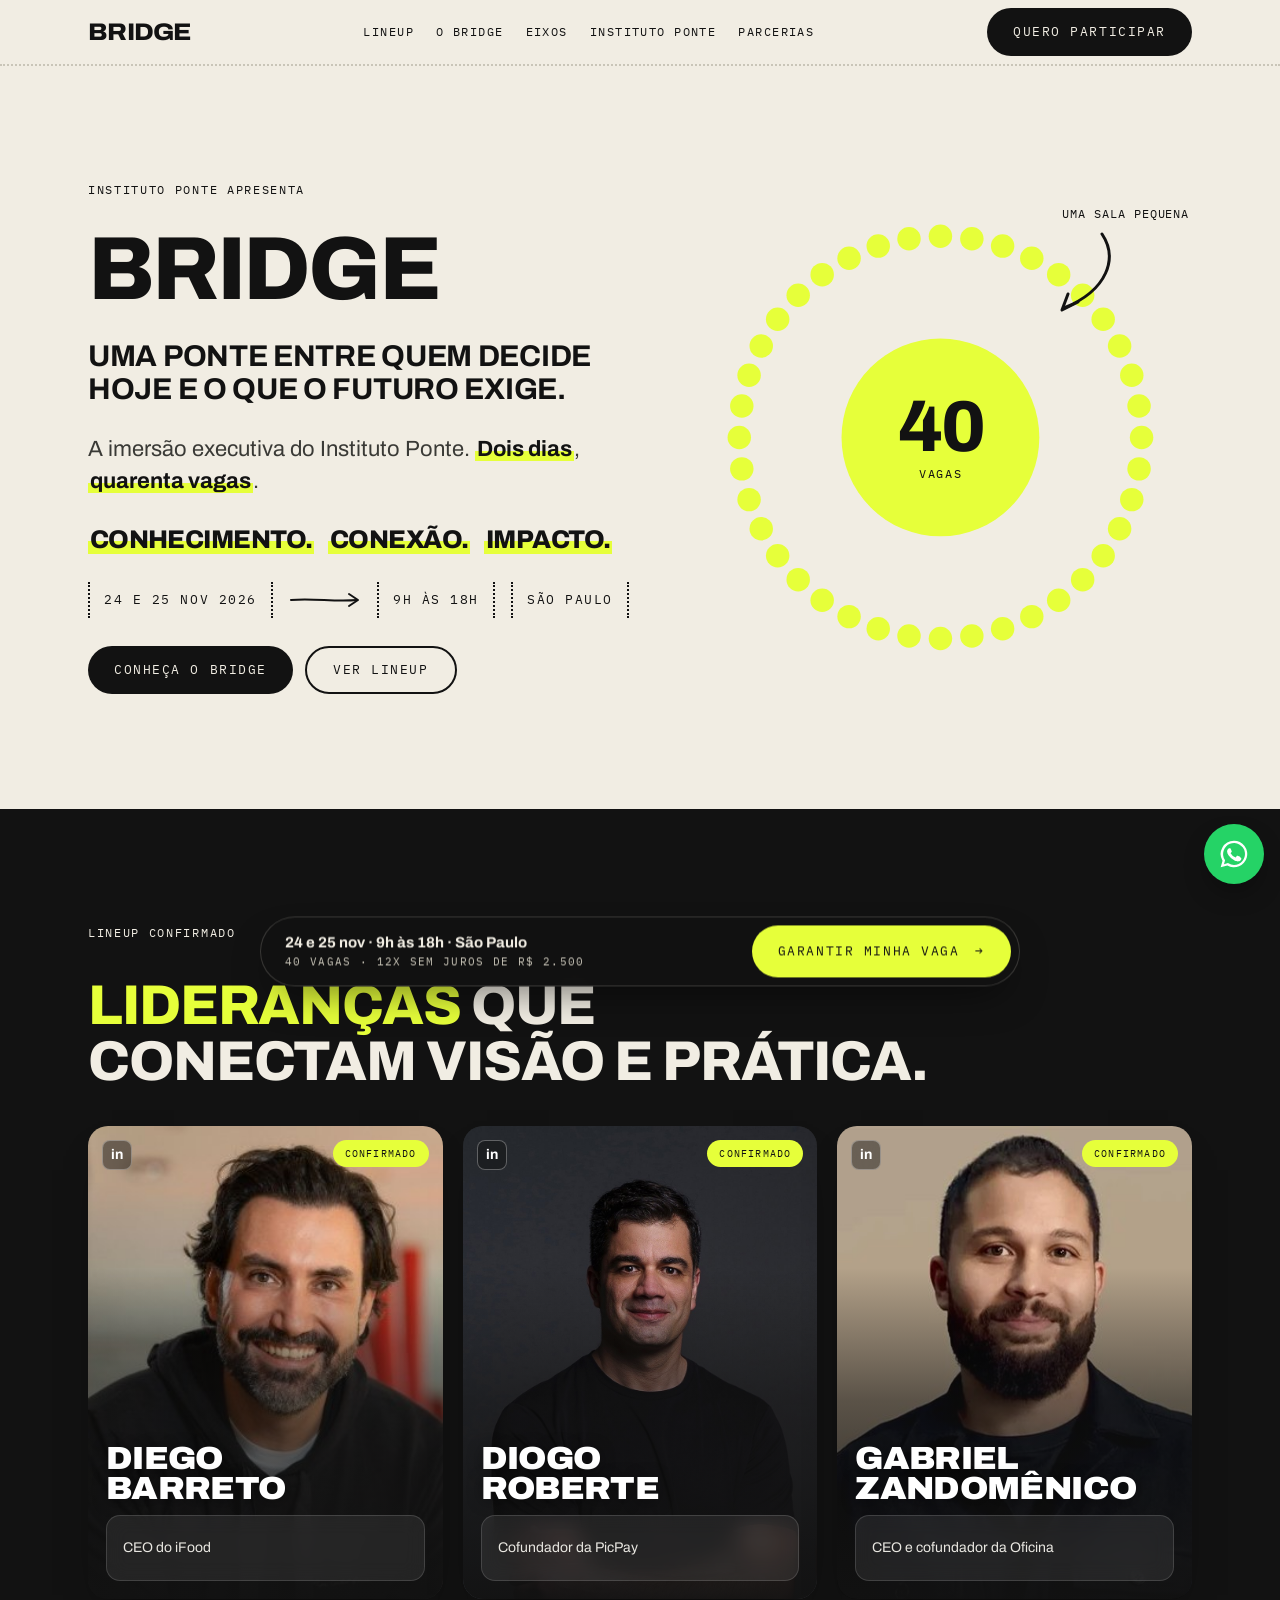
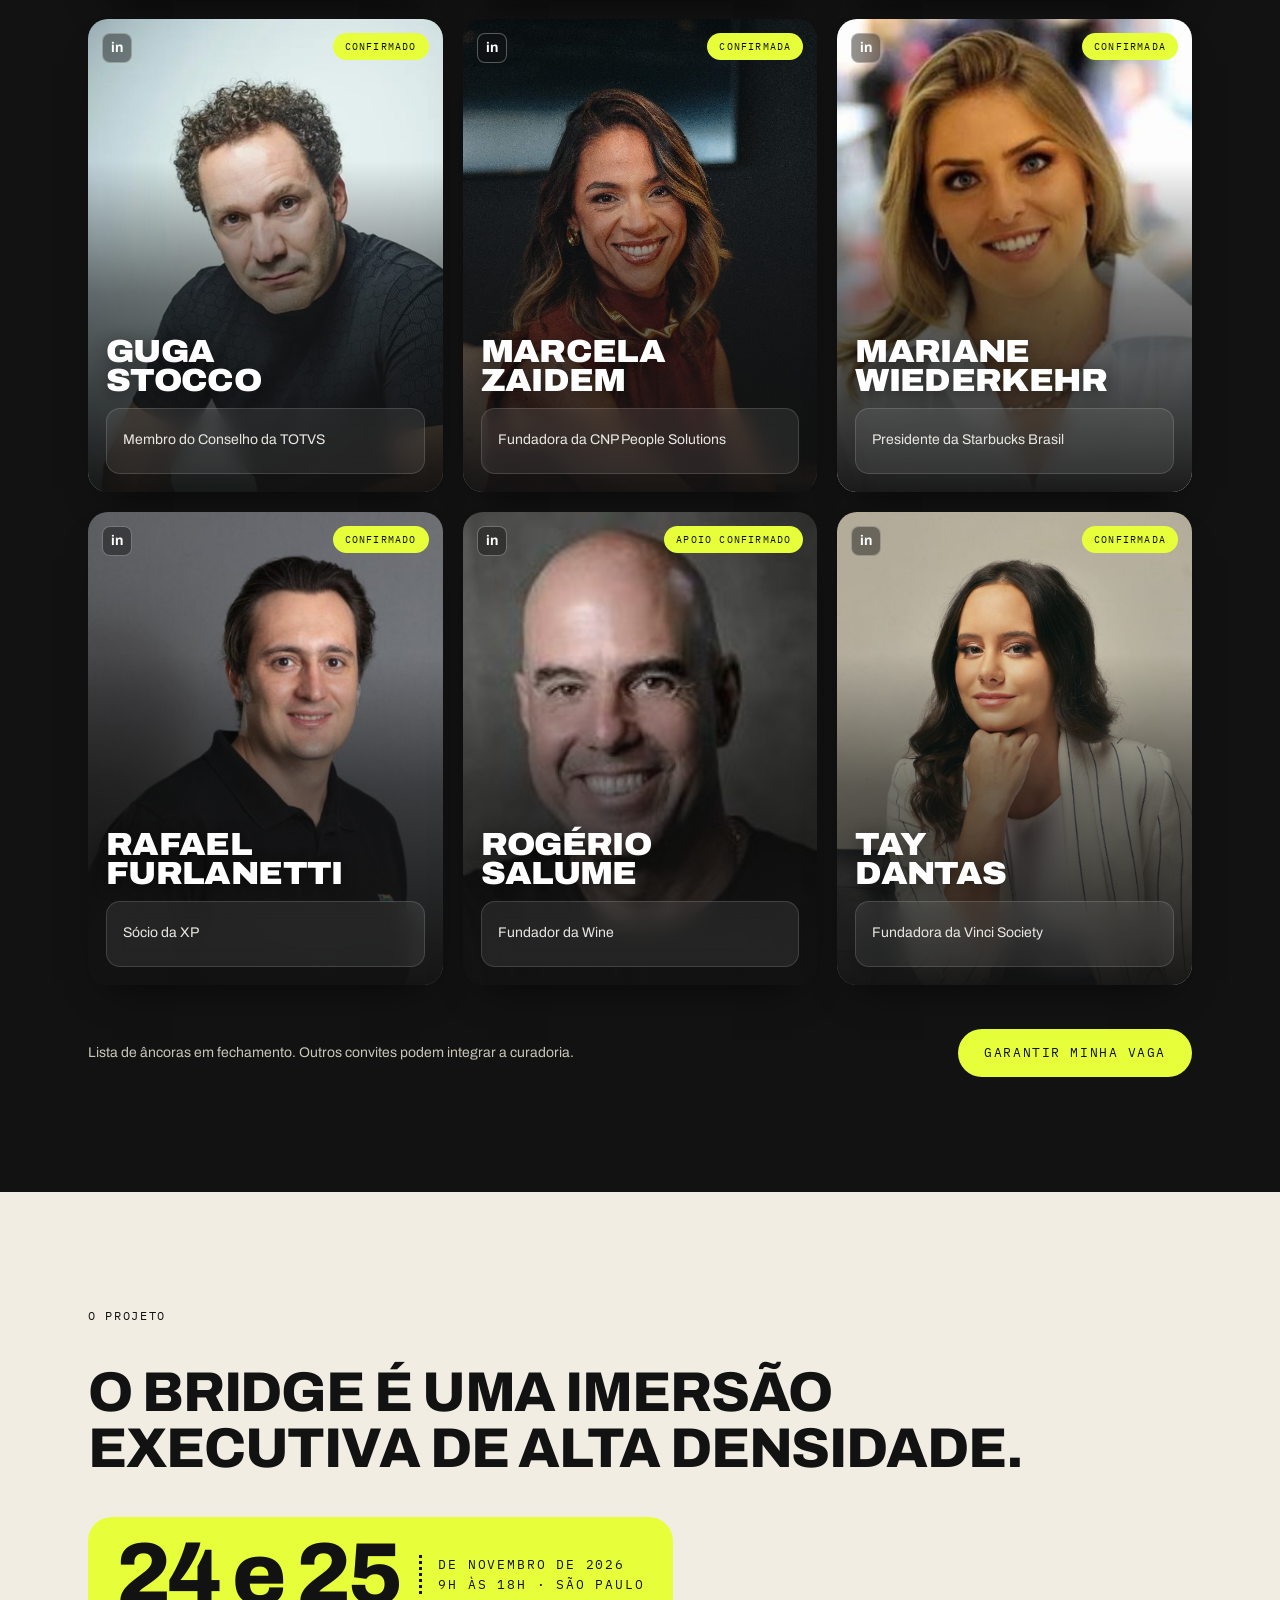
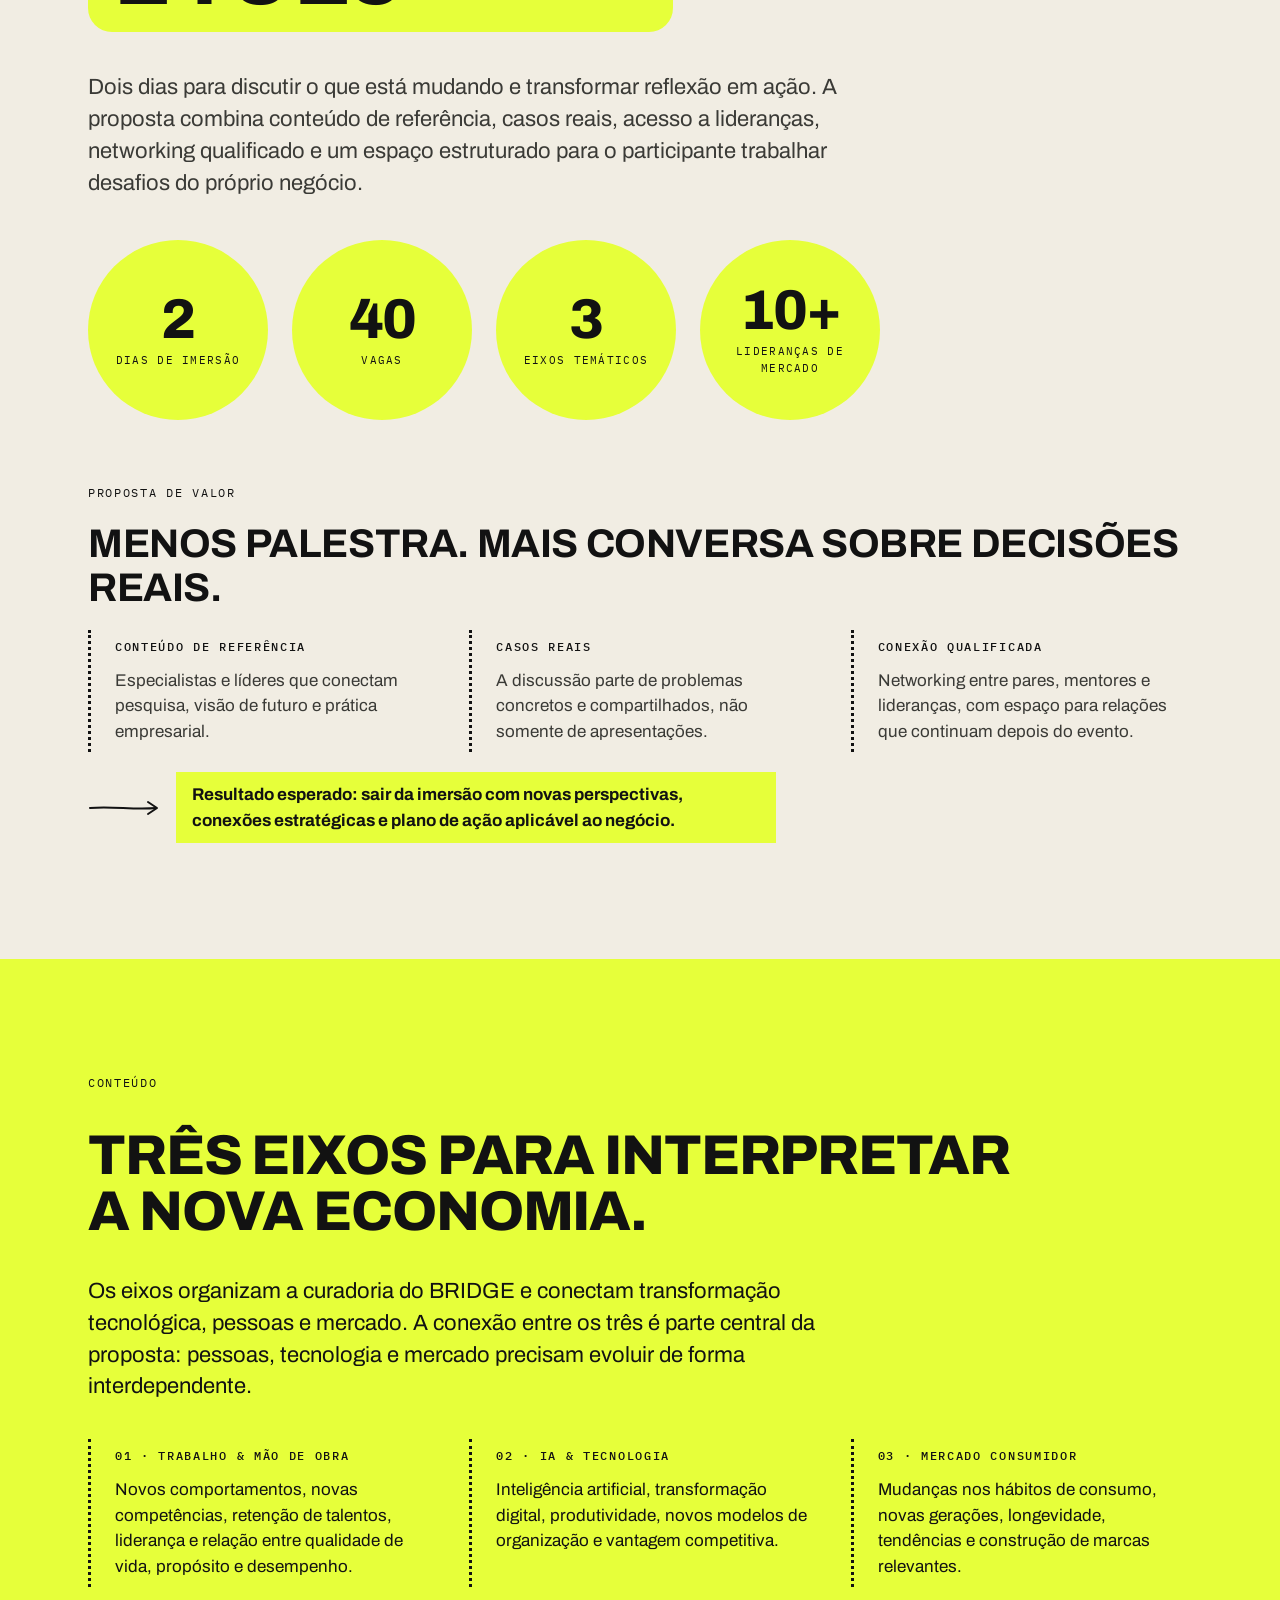
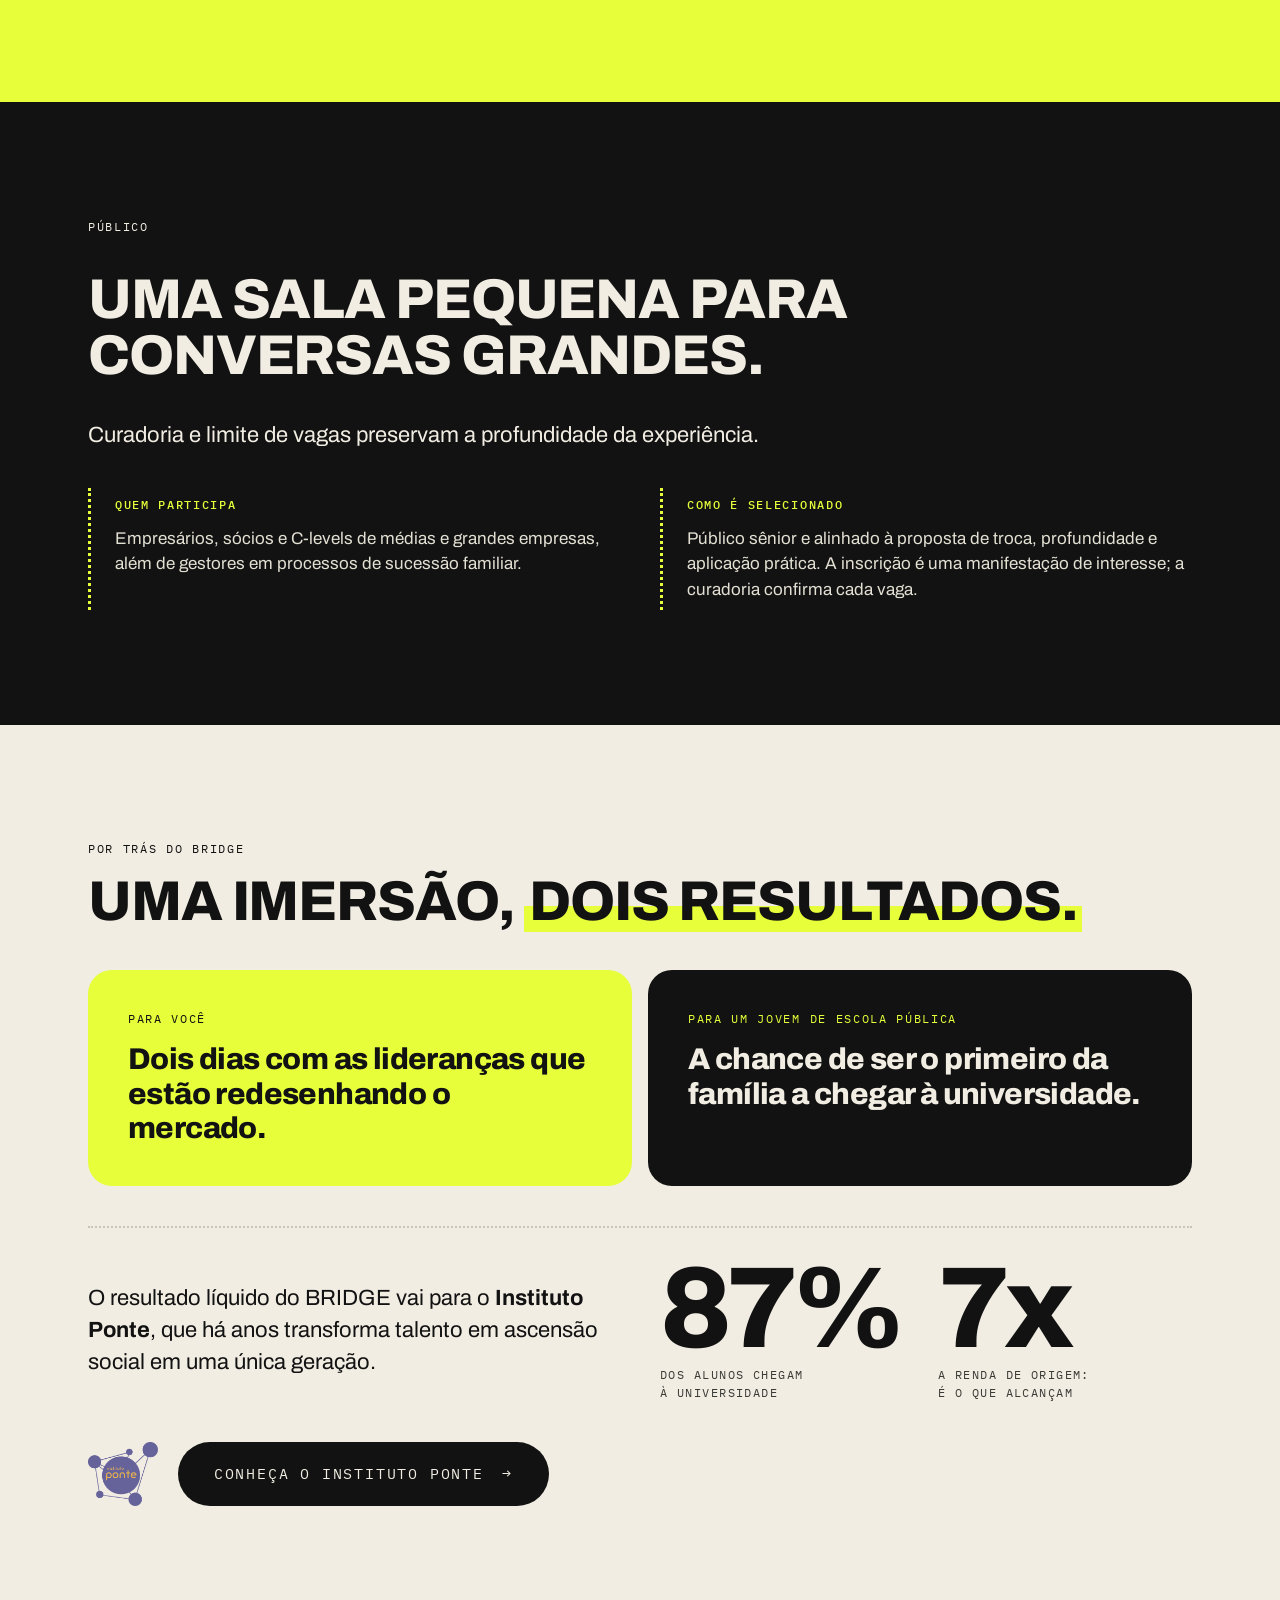
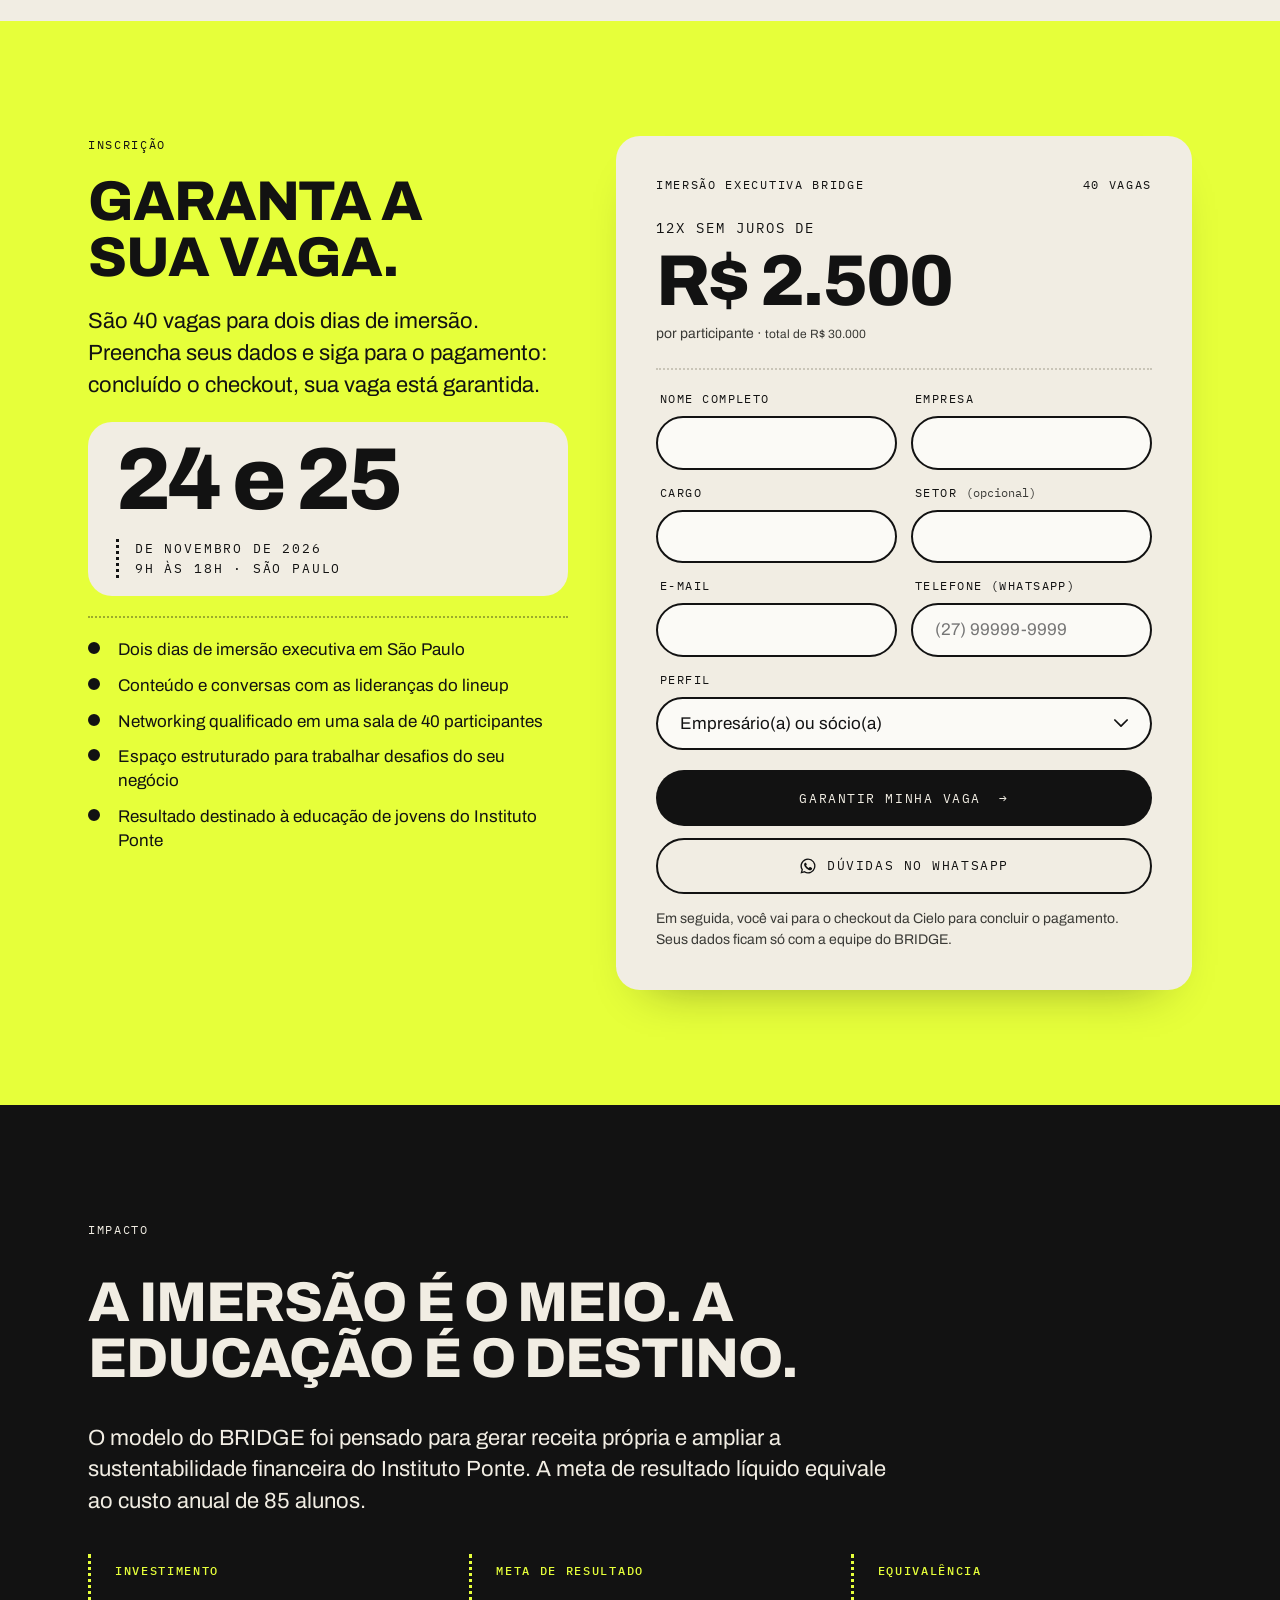
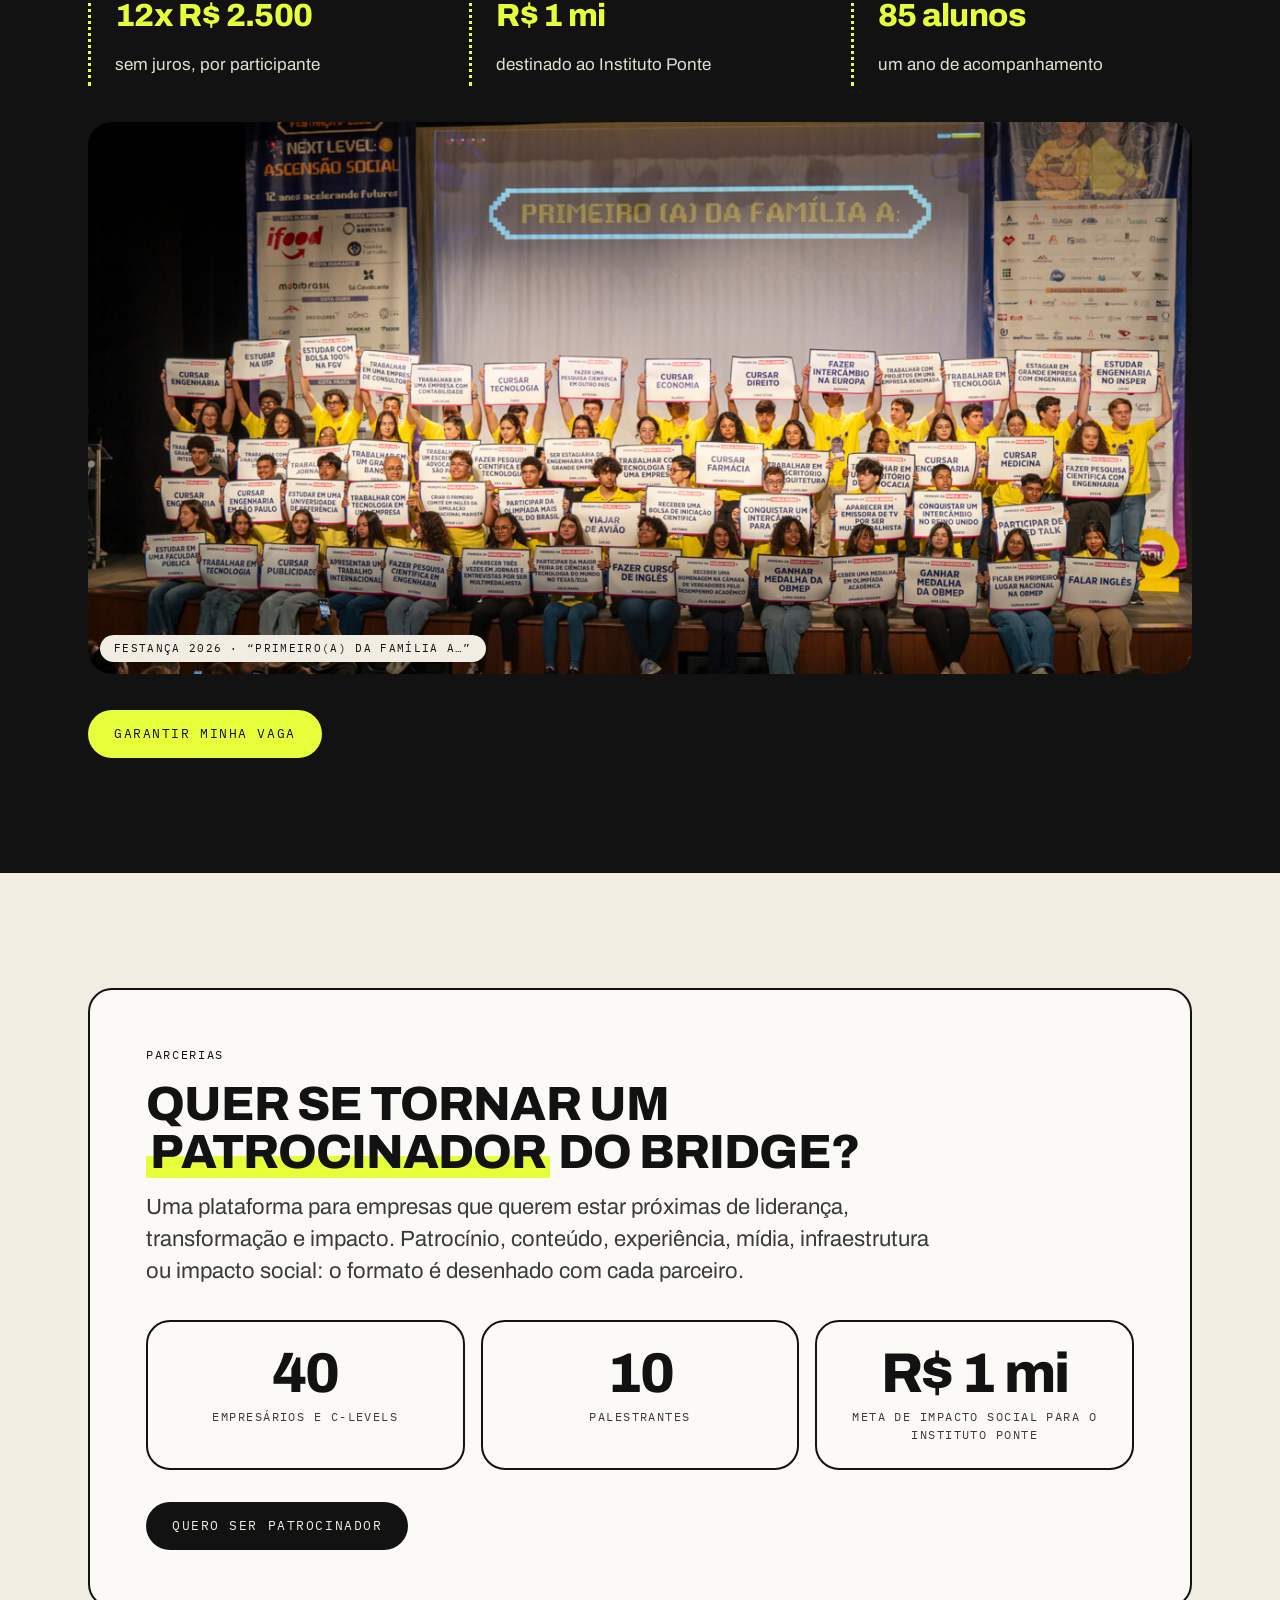
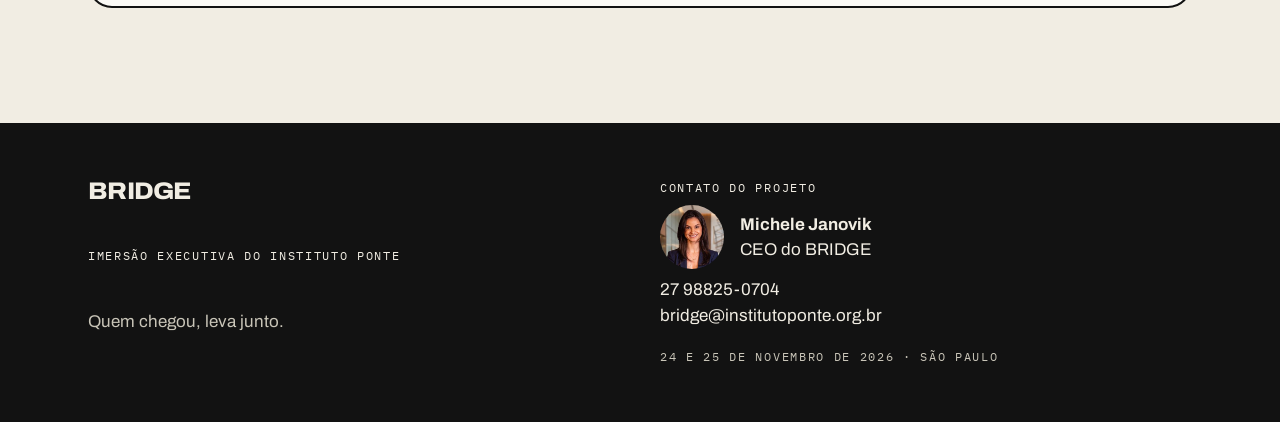
==== commit 433b888c: "Ajustes 04-08 e 10: resultado líquido, sem repetição da sala pequena, horário 9h-18h, nome BRIDGE pa" ====
--- a/index.html
+++ b/index.html
@@ -3,7 +3,13 @@
 <head>
 <meta charset="utf-8">
 <meta name="viewport" content="width=device-width,initial-scale=1,viewport-fit=cover">
-<title>Site Projeto BRIDGE</title>
+<title>BRIDGE · Imersão Executiva do Instituto Ponte</title>
+<meta name="description" content="Dois dias de imersão executiva com lideranças que estão redesenhando o mercado. 24 e 25 de novembro de 2026, das 9h às 18h, em São Paulo. 40 vagas.">
+<meta property="og:type" content="website">
+<meta property="og:title" content="BRIDGE · Imersão Executiva do Instituto Ponte">
+<meta property="og:description" content="Dois dias de imersão executiva com lideranças que estão redesenhando o mercado. 24 e 25 de novembro de 2026, das 9h às 18h, em São Paulo. 40 vagas.">
+<meta property="og:image" content="https://bridge-zeta-beige.vercel.app/assets/ponte-auditorio.jpg">
+<meta name="twitter:card" content="summary_large_image">
 <link rel="icon" href="favicon.svg" type="image/svg+xml">
 <link rel="icon" href="favicon-32.png" type="image/png" sizes="32x32">
 <link rel="apple-touch-icon" href="apple-touch-icon.png">
@@ -17,9 +23,9 @@
 
 <header class="top" id="top">
   <div class="wrap">
-    <a class="wordmark" href="#topo">Bridge</a>
+    <a class="wordmark" href="#topo">BRIDGE</a>
     <nav aria-label="Seções" id="menu">
-      <a href="#lineup">Lineup</a><a href="#bridge">O Bridge</a><a href="#eixos">Eixos</a><a href="instituto-ponte.html">Instituto Ponte</a><a href="#parcerias">Parcerias</a>
+      <a href="#lineup">Lineup</a><a href="#bridge">O BRIDGE</a><a href="#eixos">Eixos</a><a href="instituto-ponte.html">Instituto Ponte</a><a href="#parcerias">Parcerias</a>
     </nav>
     <div class="top-actions">
       <a class="btn" href="#inscricao"><span class="lg-only">Quero participar</span><span class="sm-only">Inscrição</span></a>
@@ -35,17 +41,18 @@
   <div class="wrap">
     <div class="stack">
       <span class="eyebrow">Instituto Ponte apresenta</span>
-      <h1 class="h-xl">Bridge</h1>
+      <h1 class="h-xl">BRIDGE</h1>
       <p class="h-md">Uma ponte entre quem decide hoje e o que o futuro exige.</p>
-      <p class="lead">A imersão executiva do Instituto Ponte. <strong class="marker">Dois dias</strong>, <strong class="marker">quarenta vagas</strong>, uma sala pequena para conversas grandes.</p>
+      <p class="lead">A imersão executiva do Instituto Ponte. <strong class="marker">Dois dias</strong>, <strong class="marker">quarenta vagas</strong>.</p>
       <p class="keywords"><span>Conhecimento.</span><span>Conexão.</span><span>Impacto.</span></p>
       <div style="display:flex;align-items:center;gap:16px;flex-wrap:wrap">
         <span class="brk">24 e 25 nov 2026</span>
         <svg class="arrow" viewBox="0 0 72 16" aria-hidden="true"><path d="M2 8 C 24 6, 46 10, 68 8" fill="none" stroke="#121212" stroke-width="2" stroke-linecap="round"/><path d="M60 2 L 69 8 L 60 14" fill="none" stroke="#121212" stroke-width="2" stroke-linecap="round" stroke-linejoin="round"/></svg>
+        <span class="brk">9h às 18h</span>
         <span class="brk">São Paulo</span>
       </div>
       <div class="hero-ctas" style="display:flex;gap:12px;flex-wrap:wrap">
-        <a class="btn" href="#inscricao">Quero participar</a>
+        <a class="btn" href="#bridge">Conheça o BRIDGE</a>
         <a class="btn btn--ghost" href="#lineup">Ver lineup</a>
       </div>
     </div>
@@ -156,7 +163,7 @@
   <div class="wrap stack" style="gap:40px">
     <span class="eyebrow">O projeto</span>
     <h2 class="h-lg">O BRIDGE é uma imersão executiva de alta densidade.</h2>
-    <div class="bigdate"><strong>24 e 25</strong><span>de novembro de 2026<br>São Paulo</span></div>
+    <div class="bigdate"><strong>24 e 25</strong><span>de novembro de 2026<br>9h às 18h · São Paulo</span></div>
     <p class="lead">Dois dias para discutir o que está mudando e transformar reflexão em ação. A proposta combina conteúdo de referência, casos reais, acesso a lideranças, networking qualificado e um espaço estruturado para o participante trabalhar desafios do próprio negócio.</p>
     <div class="circles" style="display:flex;gap:24px;flex-wrap:wrap">
       <div class="circle"><strong>2</strong><span>dias de imersão</span></div>
@@ -217,7 +224,7 @@
       <div class="causa__card causa__card--dark"><span class="mono">Para um jovem de escola pública</span><p>A chance de ser o primeiro da família a chegar à universidade.</p></div>
     </div>
     <div class="causa__impact">
-      <p class="lead">Todo o resultado do BRIDGE vai para o <strong>Instituto Ponte</strong>, que há anos transforma talento em ascensão social em uma única geração.</p>
+      <p class="lead">O resultado líquido do BRIDGE vai para o <strong>Instituto Ponte</strong>, que há anos transforma talento em ascensão social em uma única geração.</p>
       <div class="causa__nums">
         <div><strong>87%</strong><span>dos alunos chegam à universidade</span></div>
         <div><strong>7x</strong><span>a renda de origem: é o que alcançam</span></div>
@@ -238,7 +245,7 @@
       <span class="eyebrow">Inscrição</span>
       <h2 class="h-lg">Garanta a sua vaga.</h2>
       <p class="lead" style="color:#121212">São 40 vagas para dois dias de imersão. Preencha seus dados e siga para o pagamento: concluído o checkout, sua vaga está garantida.</p>
-      <div class="bigdate"><strong>24 e 25</strong><span>de novembro de 2026<br>São Paulo</span></div>
+      <div class="bigdate"><strong>24 e 25</strong><span>de novembro de 2026<br>9h às 18h · São Paulo</span></div>
       <ul class="includes includes--plain">
         <li>Dois dias de imersão executiva em São Paulo</li>
         <li>Conteúdo e conversas com as lideranças do lineup</li>
@@ -318,7 +325,7 @@
 <footer>
   <div class="wrap">
     <div class="stack" style="gap:12px">
-      <span class="wordmark">Bridge</span>
+      <span class="wordmark">BRIDGE</span>
       <span class="mono">Imersão Executiva do Instituto Ponte</span>
       <p style="color:#c9c5b8;max-width:40ch">Quem chegou, leva junto.</p>
     </div>
@@ -333,7 +340,7 @@
 
 <div class="sticky-cta" id="sticky-cta" aria-hidden="true">
   <div class="sticky-cta__inner">
-    <div class="sticky-cta__info"><strong>24 e 25 nov · São Paulo</strong><span>40 vagas · 12x sem juros de R$ 2.500</span></div>
+    <div class="sticky-cta__info"><strong>24 e 25 nov · 9h às 18h · São Paulo</strong><span>40 vagas · 12x sem juros de R$ 2.500</span></div>
     <a class="btn btn--yellow sticky-cta__btn" href="#inscricao" tabindex="-1">Garantir minha vaga <span aria-hidden="true">→</span></a>
   </div>
 </div>
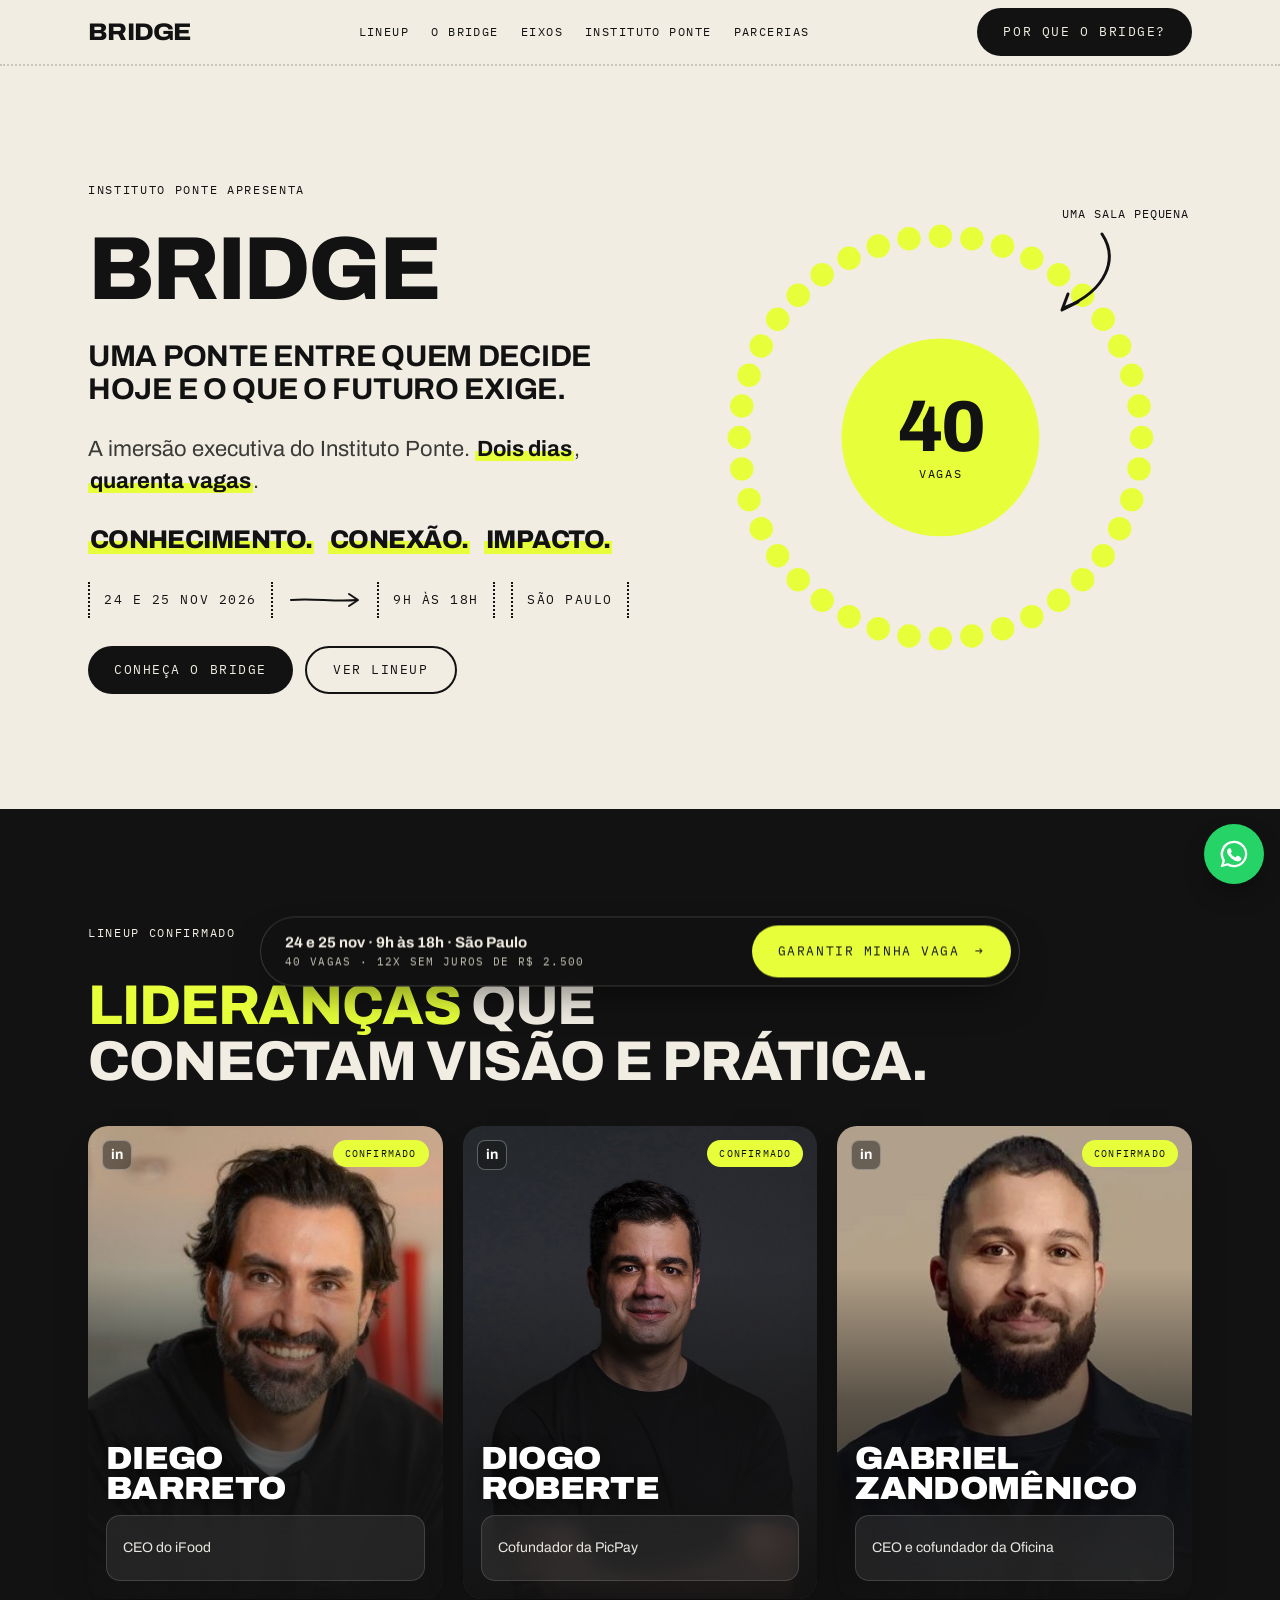
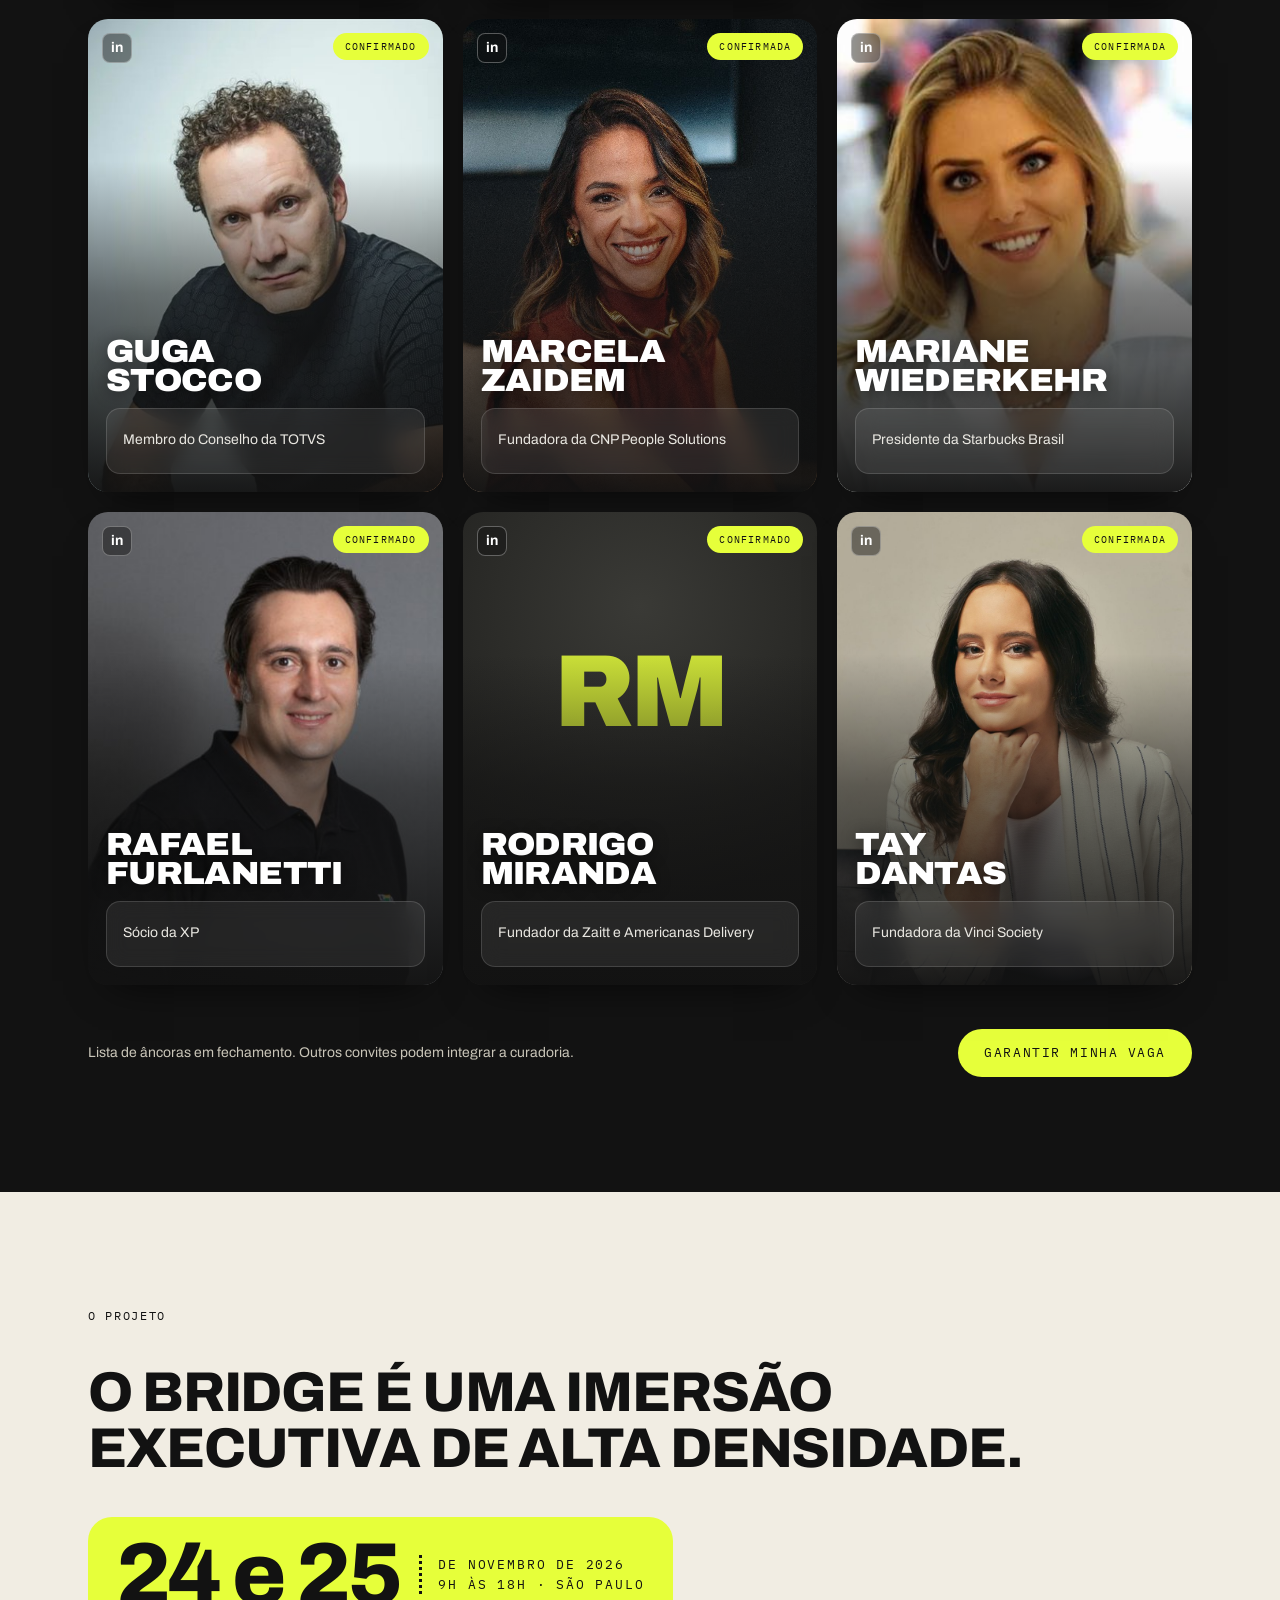
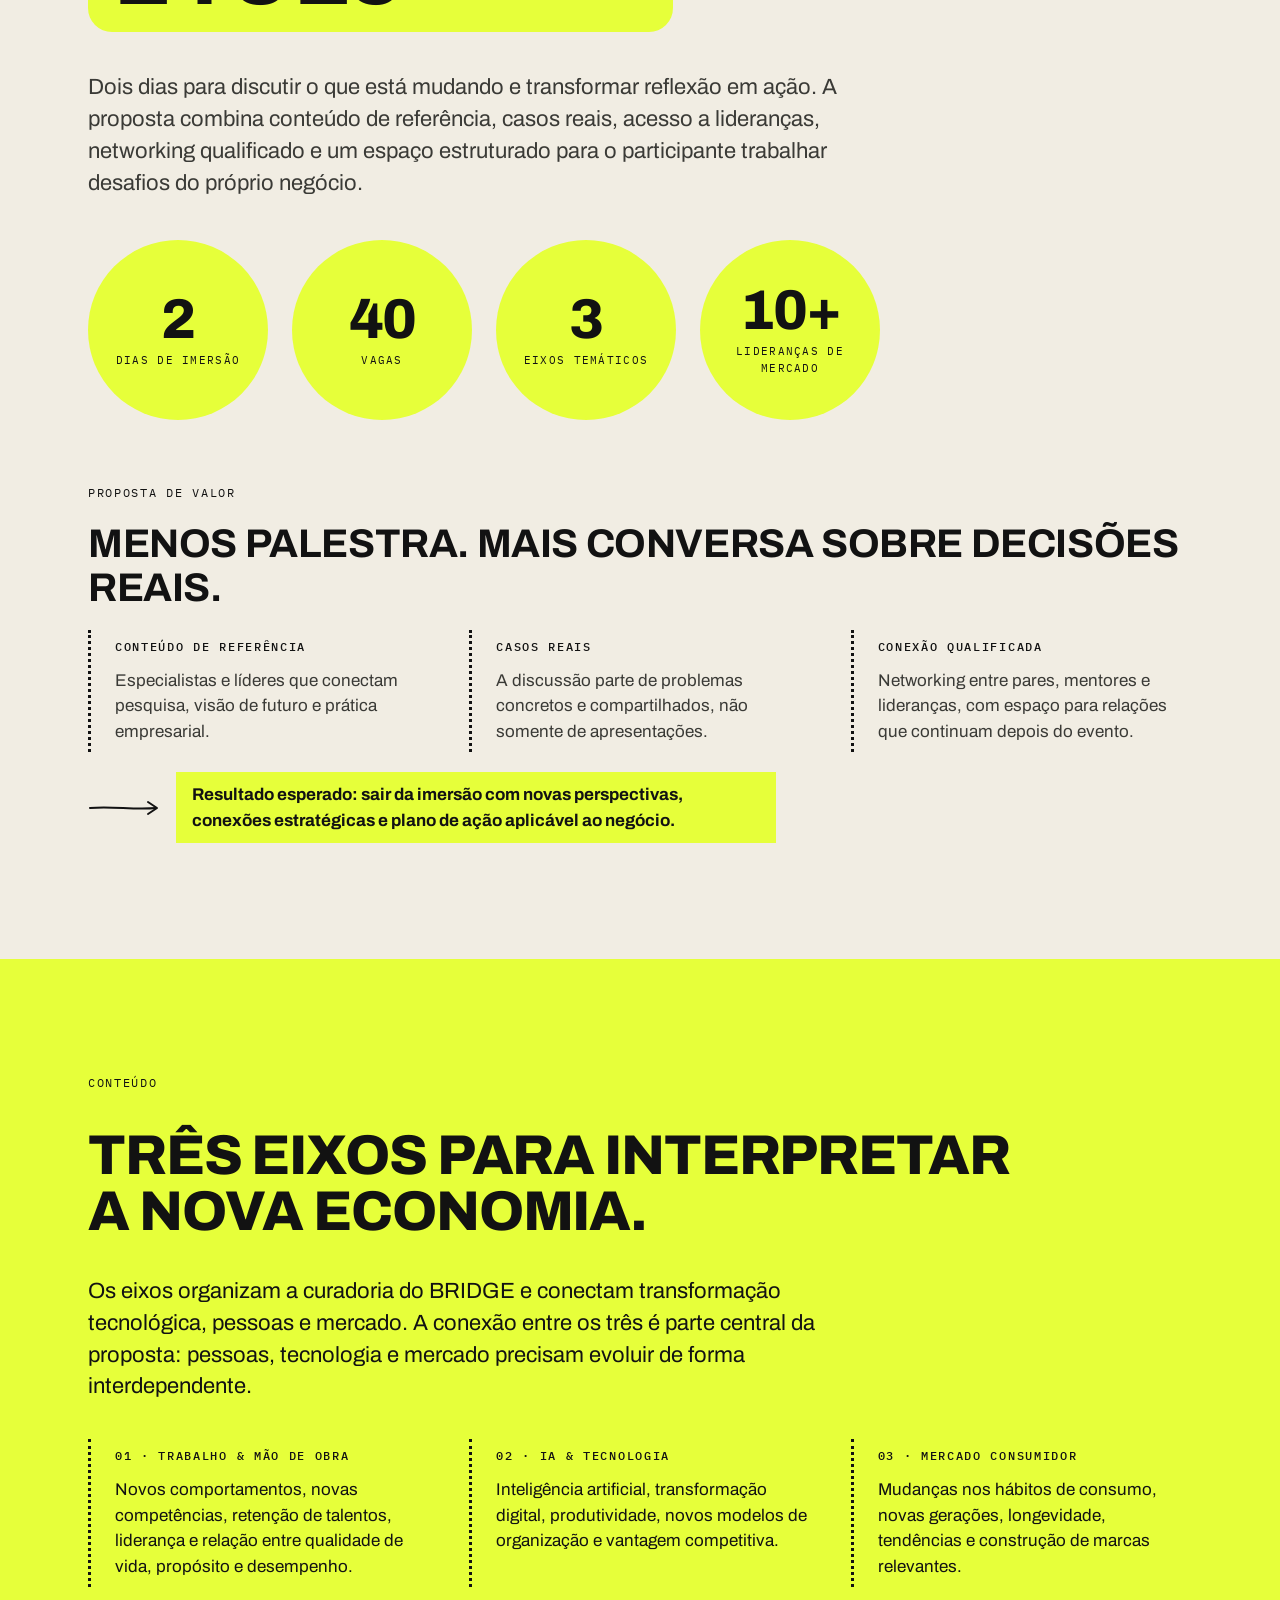
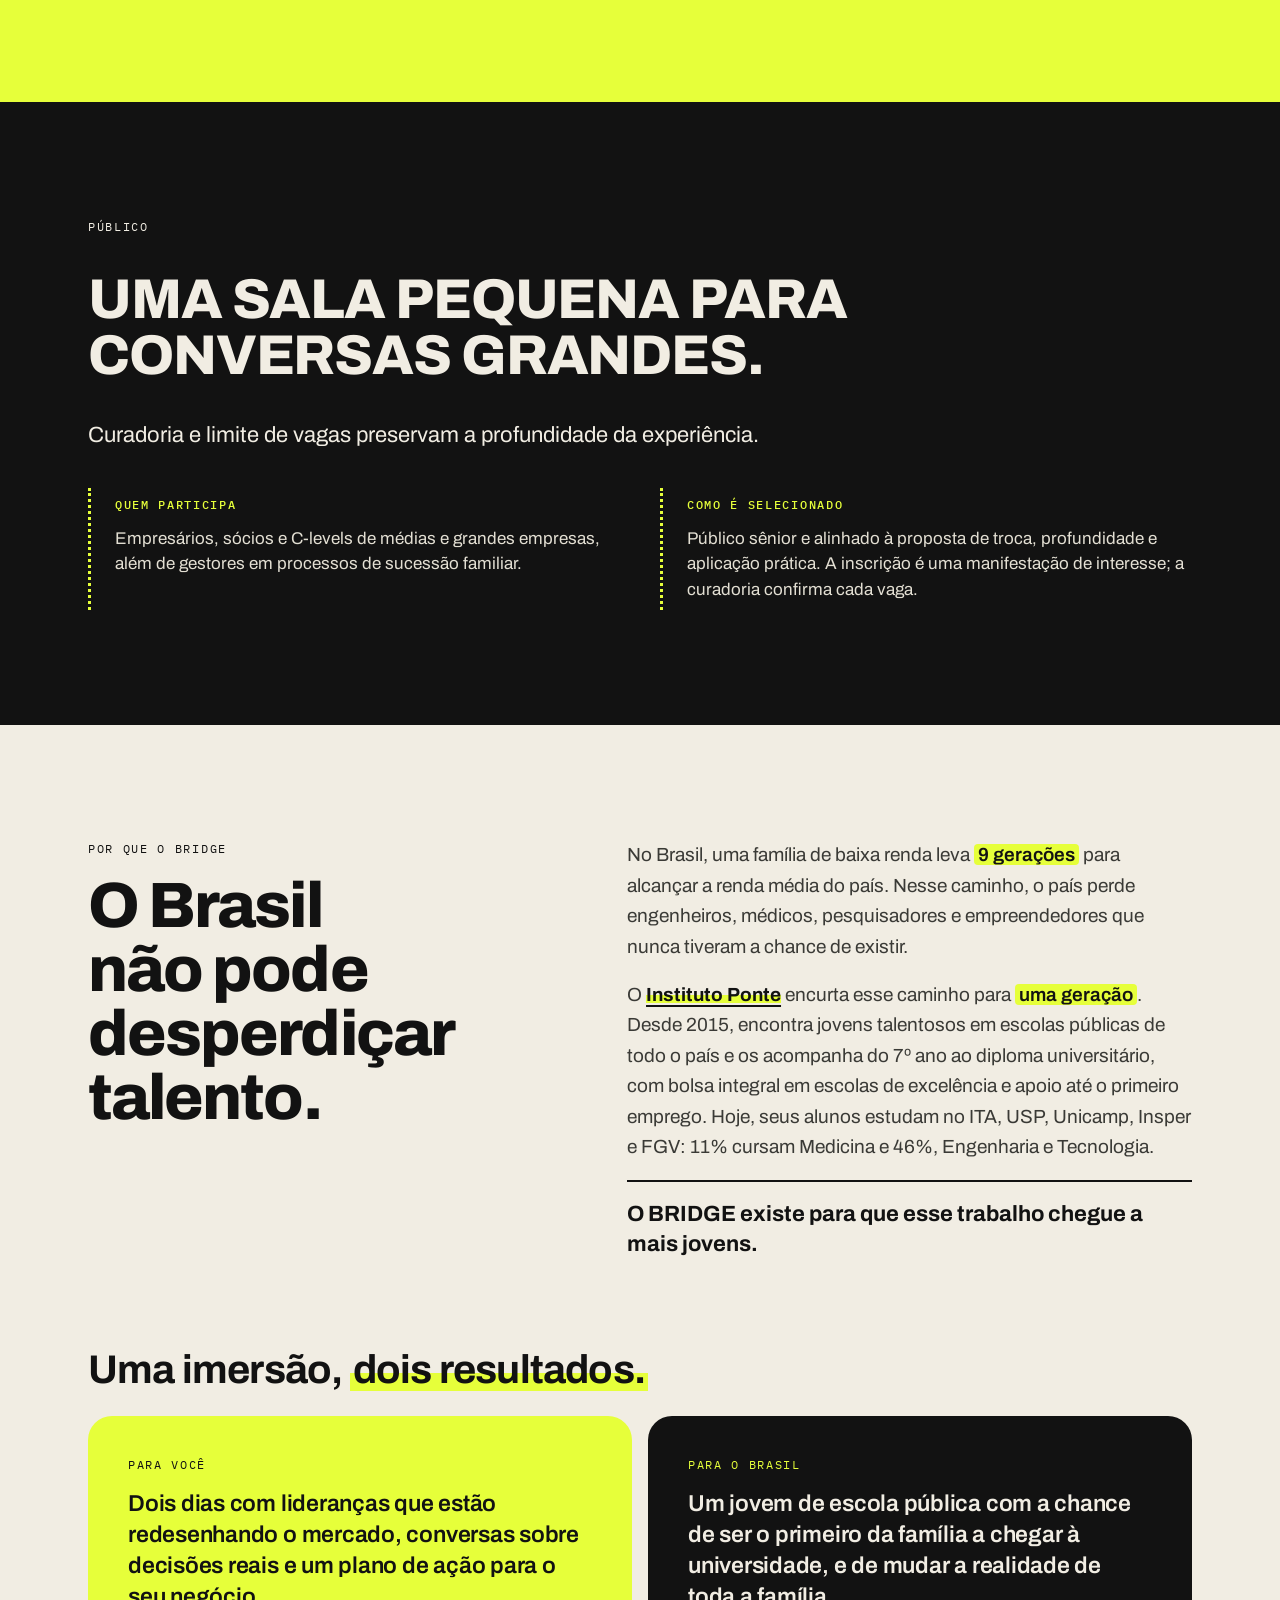
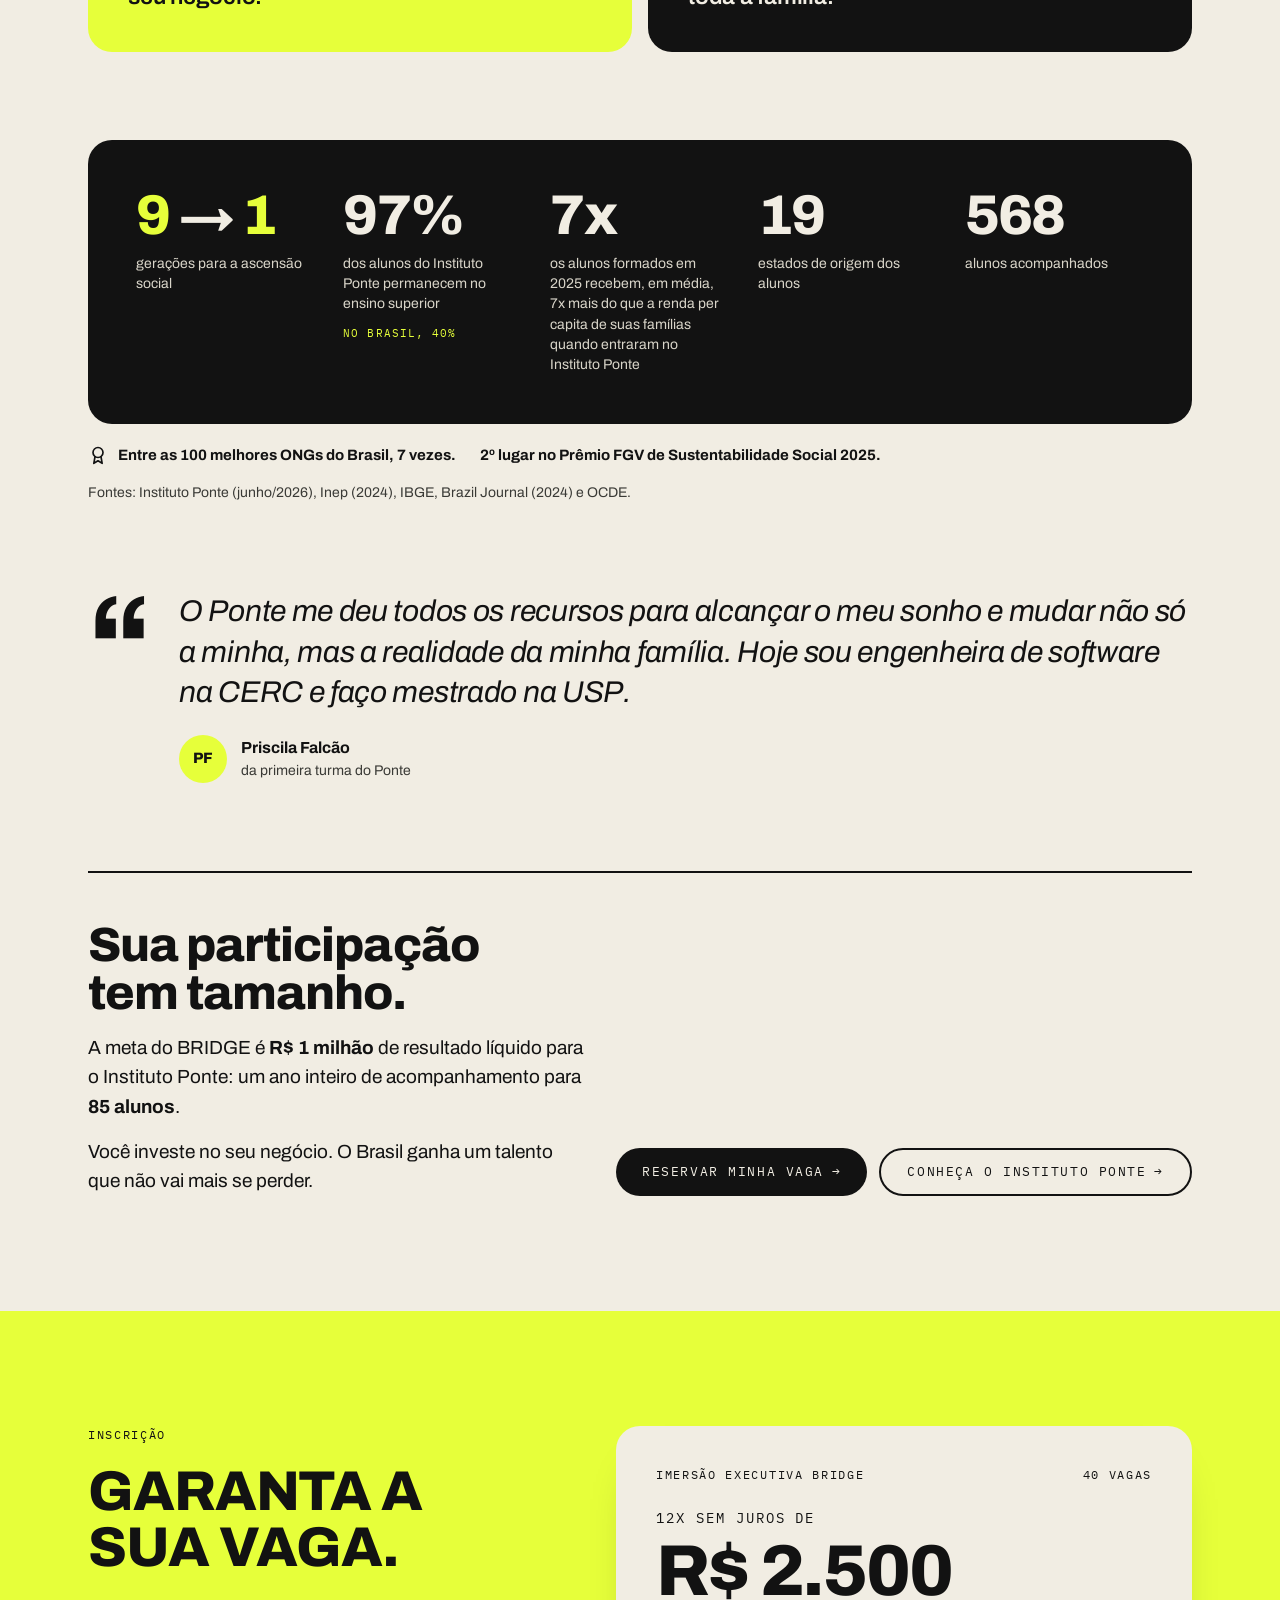
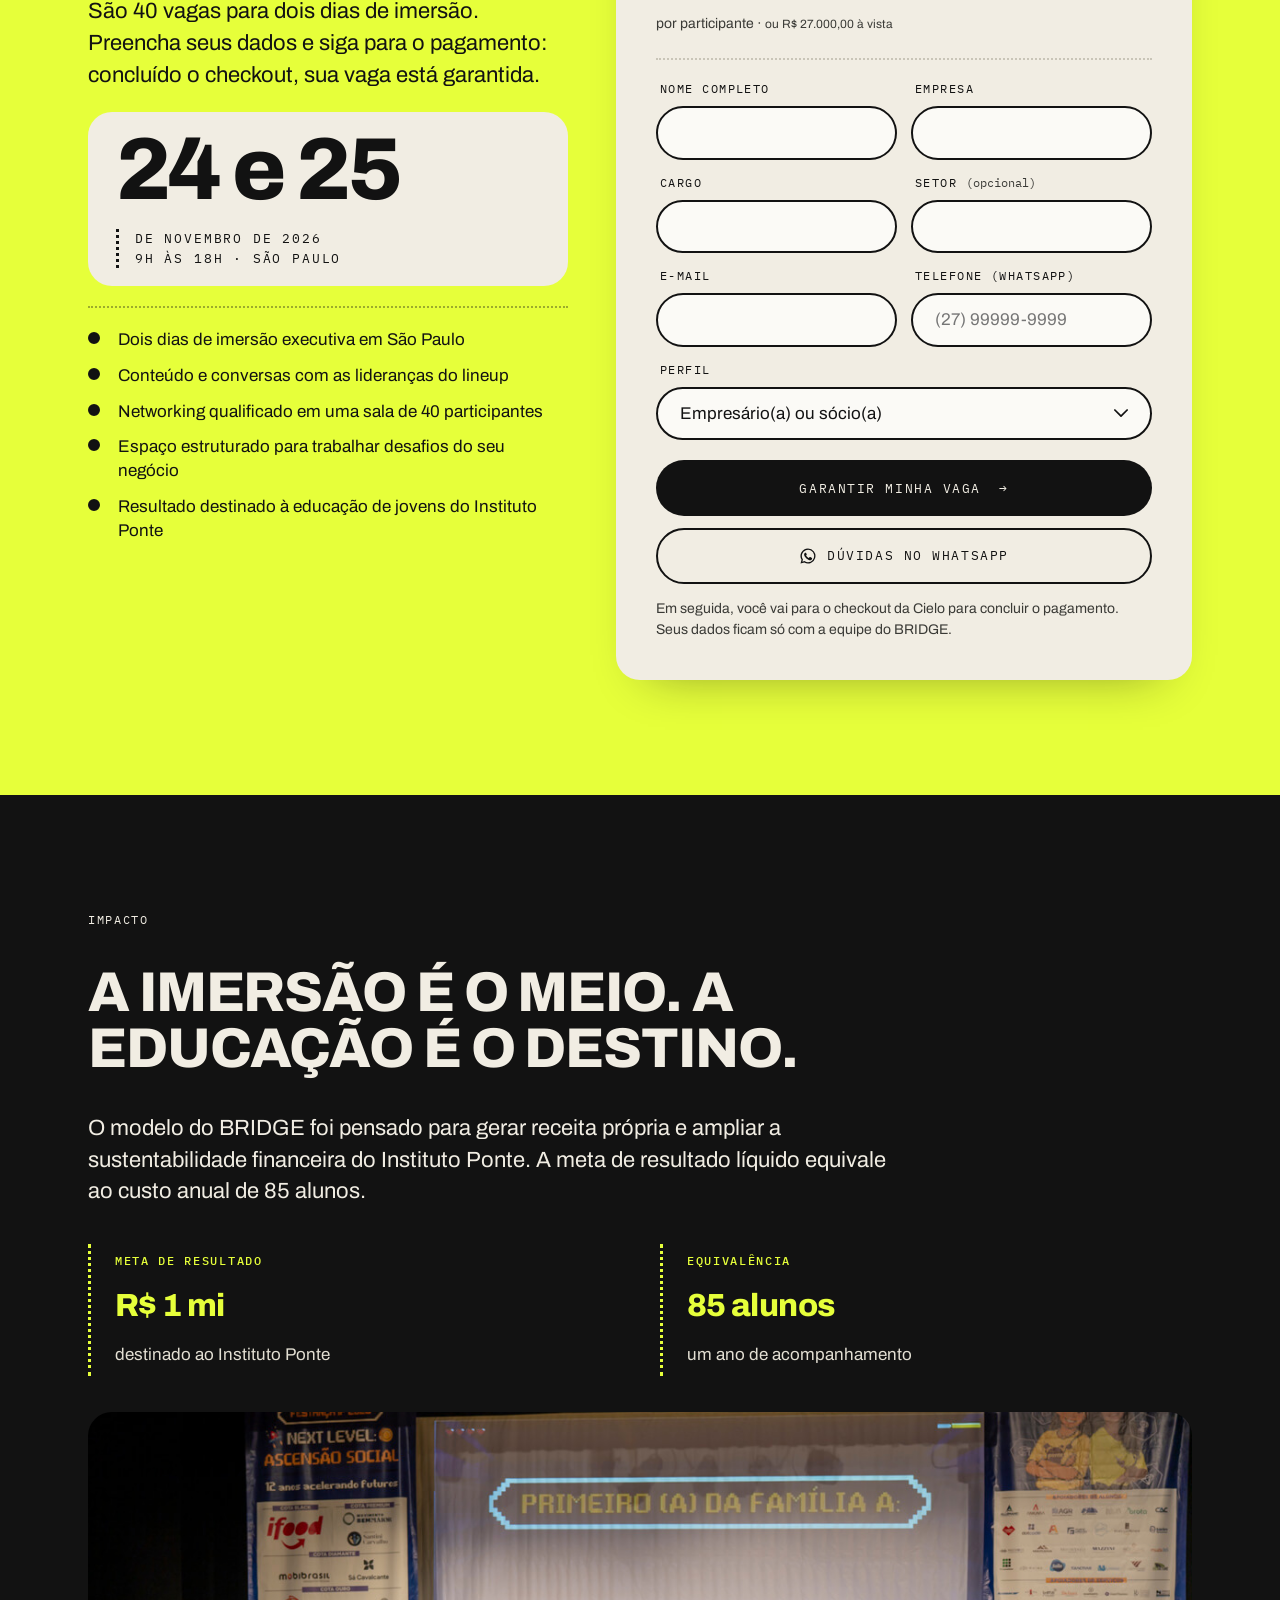
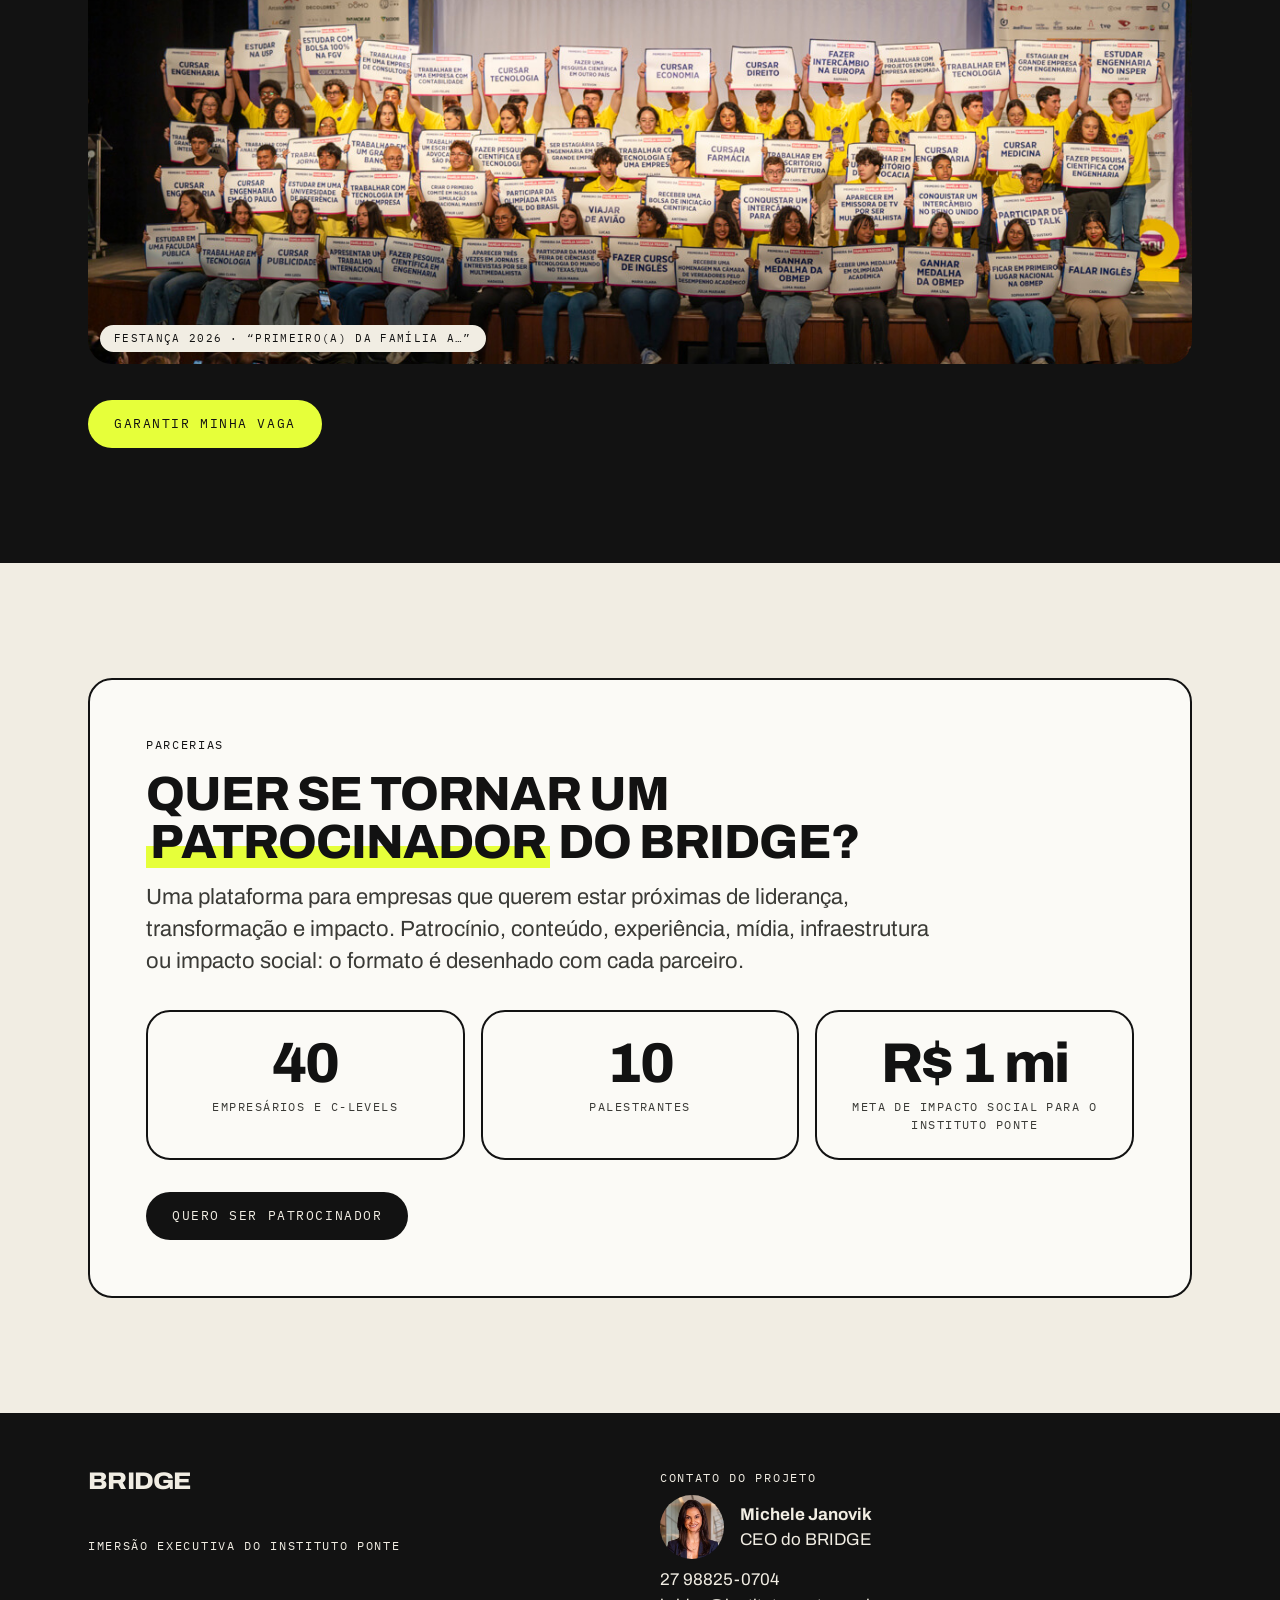
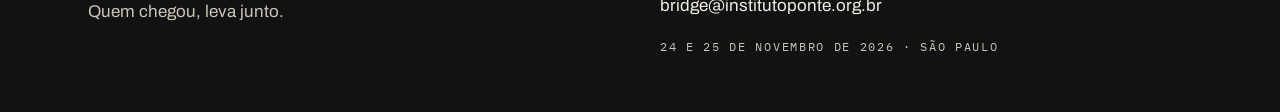
==== commit d8c04aa0: "Seção Por que o BRIDGE (conteúdo validado), botão do topo, preço à vista, Impacto sem preço, Rodrigo" ====
--- a/index.html
+++ b/index.html
@@ -28,7 +28,7 @@
       <a href="#lineup">Lineup</a><a href="#bridge">O BRIDGE</a><a href="#eixos">Eixos</a><a href="instituto-ponte.html">Instituto Ponte</a><a href="#parcerias">Parcerias</a>
     </nav>
     <div class="top-actions">
-      <a class="btn" href="#inscricao"><span class="lg-only">Quero participar</span><span class="sm-only">Inscrição</span></a>
+      <a class="btn" href="#ponte"><span class="lg-only">Por que o BRIDGE?</span><span class="sm-only">Por quê?</span></a>
       <button class="menu-btn" type="button" aria-controls="menu" aria-expanded="false" aria-label="Abrir menu">
         <svg class="bars" viewBox="0 0 20 20" aria-hidden="true"><path d="M2 6h16M2 14h16" stroke="currentColor" stroke-width="2" stroke-linecap="round"/></svg>
         <svg class="x" viewBox="0 0 20 20" aria-hidden="true"><path d="M4 4l12 12M16 4L4 16" stroke="currentColor" stroke-width="2" stroke-linecap="round"/></svg>
@@ -132,13 +132,14 @@
           <span class="speaker-card__role">Sócio da XP</span>
         </span>
       </a>
-      <a class="speaker-card" href="https://www.linkedin.com/in/rogerio-salume-64563040/" target="_blank" rel="noopener" aria-label="Rogério Salume, Fundador da Wine: ver perfil no LinkedIn (abre em nova aba)">
-        <img src="assets/lineup/rogerio-salume.jpg" alt="" loading="lazy" width="900" height="1200">
-        <span class="speaker-card__status">Apoio confirmado</span>
-        <span class="speaker-card__in" aria-hidden="true">in</span>
-        <span class="speaker-card__body">
-          <span class="speaker-card__name">Rogério<br>Salume</span>
-          <span class="speaker-card__role">Fundador da Wine</span>
+      <a class="speaker-card speaker-card--noimg" href="https://www.linkedin.com/in/orodrigomiranda/" target="_blank" rel="noopener" aria-label="Rodrigo Miranda, Fundador da Zaitt e Americanas Delivery: ver perfil no LinkedIn (abre em nova aba)">
+        <!-- FOTO PENDENTE: salvar em assets/lineup/rodrigo-miranda.jpg e trocar o span abaixo por <img src="assets/lineup/rodrigo-miranda.jpg" alt="" loading="lazy" width="900" height="1200"> -->
+        <span class="speaker-card__mono" aria-hidden="true">RM</span>
+        <span class="speaker-card__status">Confirmado</span>
+        <span class="speaker-card__in" aria-hidden="true">in</span>
+        <span class="speaker-card__body">
+          <span class="speaker-card__name">Rodrigo<br>Miranda</span>
+          <span class="speaker-card__role">Fundador da Zaitt e Americanas Delivery</span>
         </span>
       </a>
       <a class="speaker-card" href="https://www.linkedin.com/in/tay-dantas-0925411b9/" target="_blank" rel="noopener" aria-label="Tay Dantas, Fundadora da Vinci Society: ver perfil no LinkedIn (abre em nova aba)">
@@ -214,25 +215,55 @@
 </section>
 
 <section class="causa" id="ponte">
-  <div class="wrap stack" style="gap:40px">
+  <div class="wrap stack" style="gap:clamp(48px,7vw,88px)">
+    <div class="causa__intro">
+      <div class="stack" style="gap:16px">
+        <span class="eyebrow">Por que o BRIDGE</span>
+        <h2 class="h-lg">O Brasil não pode desperdiçar talento.</h2>
+      </div>
+      <div class="causa__text">
+        <p>No Brasil, uma família de baixa renda leva <mark>9 gerações</mark> para alcançar a renda média do país. Nesse caminho, o país perde engenheiros, médicos, pesquisadores e empreendedores que nunca tiveram a chance de existir.</p>
+        <p>O <a class="ext" href="instituto-ponte.html">Instituto Ponte</a> encurta esse caminho para <mark>uma geração</mark>. Desde 2015, encontra jovens talentosos em escolas públicas de todo o país e os acompanha do 7º ano ao diploma universitário, com bolsa integral em escolas de excelência e apoio até o primeiro emprego. Hoje, seus alunos estudam no ITA, USP, Unicamp, Insper e FGV: 11% cursam Medicina e 46%, Engenharia e Tecnologia.</p>
+        <p class="causa__punch">O BRIDGE existe para que esse trabalho chegue a mais jovens.</p>
+      </div>
+    </div>
+
+    <div class="stack" style="gap:24px">
+      <h3 class="h-md">Uma imersão, <span class="marker">dois resultados.</span></h3>
+      <div class="causa__pair">
+        <div class="causa__card"><span class="mono">Para você</span><p>Dois dias com lideranças que estão redesenhando o mercado, conversas sobre decisões reais e um plano de ação para o seu negócio.</p></div>
+        <div class="causa__card causa__card--dark"><span class="mono">Para o Brasil</span><p>Um jovem de escola pública com a chance de ser o primeiro da família a chegar à universidade, e de mudar a realidade de toda a família.</p></div>
+      </div>
+    </div>
+
     <div class="stack" style="gap:16px">
-      <span class="eyebrow">Por trás do BRIDGE</span>
-      <h2 class="h-lg">Uma imersão, <span class="marker">dois resultados.</span></h2>
-    </div>
-    <div class="causa__pair">
-      <div class="causa__card"><span class="mono">Para você</span><p>Dois dias com as lideranças que estão redesenhando o mercado.</p></div>
-      <div class="causa__card causa__card--dark"><span class="mono">Para um jovem de escola pública</span><p>A chance de ser o primeiro da família a chegar à universidade.</p></div>
-    </div>
-    <div class="causa__impact">
-      <p class="lead">O resultado líquido do BRIDGE vai para o <strong>Instituto Ponte</strong>, que há anos transforma talento em ascensão social em uma única geração.</p>
-      <div class="causa__nums">
-        <div><strong>87%</strong><span>dos alunos chegam à universidade</span></div>
-        <div><strong>7x</strong><span>a renda de origem: é o que alcançam</span></div>
-      </div>
-    </div>
-    <div class="causa__cta">
-      <img src="assets/logo-instituto-ponte.png" alt="" width="266" height="244" loading="lazy">
-      <a class="btn btn--xl" href="instituto-ponte.html">Conheça o Instituto Ponte <span aria-hidden="true">→</span></a>
+      <div class="causa__band">
+        <div><strong><span class="hl">9</span> → <span class="hl">1</span></strong><span>gerações para a ascensão social</span></div>
+        <div><strong>97%</strong><span>dos alunos do Instituto Ponte permanecem no ensino superior</span><small>No Brasil, 40%</small></div>
+        <div><strong>7x</strong><span>os alunos formados em 2025 recebem, em média, 7x mais do que a renda per capita de suas famílias quando entraram no Instituto Ponte</span></div>
+        <div><strong>19</strong><span>estados de origem dos alunos</span></div>
+        <div><strong>568</strong><span>alunos acompanhados</span></div>
+      </div>
+      <p class="causa__awards"><svg viewBox="0 0 24 24" aria-hidden="true"><circle cx="12" cy="9" r="6" fill="none" stroke="currentColor" stroke-width="2"/><path d="M8.5 13.5 7 22l5-3 5 3-1.5-8.5" fill="none" stroke="currentColor" stroke-width="2" stroke-linejoin="round"/></svg><strong>Entre as 100 melhores ONGs do Brasil, 7 vezes.</strong><strong>2º lugar no Prêmio FGV de Sustentabilidade Social 2025.</strong></p>
+      <p class="hint">Fontes: Instituto Ponte (junho/2026), Inep (2024), IBGE, Brazil Journal (2024) e OCDE.</p>
+    </div>
+
+    <figure class="causa__quote">
+      <span class="causa__qmark" aria-hidden="true">“</span>
+      <blockquote><p>O Ponte me deu todos os recursos para alcançar o meu sonho e mudar não só a minha, mas a realidade da minha família. Hoje sou engenheira de software na CERC e faço mestrado na USP.</p></blockquote>
+      <figcaption><span class="causa__avatar" aria-hidden="true">PF</span><span><strong>Priscila Falcão</strong>da primeira turma do Ponte</span></figcaption>
+    </figure>
+
+    <div class="causa__close">
+      <div class="stack" style="gap:16px">
+        <h3 class="h-lg">Sua participação tem tamanho.</h3>
+        <p>A meta do BRIDGE é <strong>R$ 1 milhão</strong> de resultado líquido para o Instituto Ponte: um ano inteiro de acompanhamento para <strong>85 alunos</strong>.</p>
+        <p>Você investe no seu negócio. O Brasil ganha um talento que não vai mais se perder.</p>
+      </div>
+      <div class="causa__ctas">
+        <a class="btn" href="#inscricao">Reservar minha vaga <span aria-hidden="true">→</span></a>
+        <a class="btn btn--ghost" href="instituto-ponte.html">Conheça o Instituto Ponte <span aria-hidden="true">→</span></a>
+      </div>
     </div>
   </div>
 </section>
@@ -262,7 +293,7 @@
       <div style="display:grid;gap:6px">
         <span class="price-pre">12x sem juros de</span>
         <strong class="price">R$ 2.500</strong>
-        <span class="hint">por participante · <span class="price-total">total de R$ 30.000</span></span>
+        <span class="hint">por participante · <span class="price-total">ou R$ 27.000,00 à vista</span></span>
       </div>
       <!-- data-leads-endpoint: URL do App da Web do Google Apps Script (ver integracoes/leads-google-sheets.gs). Vazio = segue direto para o pagamento. -->
       <form class="lead-form" id="lead-form" novalidate data-checkout="https://cielolink.com.br/4sdL2bD" data-leads-endpoint="https://script.google.com/macros/s/AKfycbyFpHG13iQTaCtKryGq1LdsB89fPN8cqEmxxpUpin7RssZUR6upmH1WwgmHjwNDYQiR8w/exec">
@@ -291,8 +322,7 @@
     <span class="eyebrow">Impacto</span>
     <h2 class="h-lg">A imersão é o meio. A educação é o destino.</h2>
     <p class="lead" style="color:#121212">O modelo do BRIDGE foi pensado para gerar receita própria e ampliar a sustentabilidade financeira do Instituto Ponte. A meta de resultado líquido equivale ao custo anual de 85 alunos.</p>
-    <div class="grid3">
-      <div class="card"><h3>Investimento</h3><p class="num">12x R$ 2.500</p><p style="color:#121212">sem juros, por participante</p></div>
+    <div class="grid2">
       <div class="card"><h3>Meta de resultado</h3><p class="num">R$ 1 mi</p><p style="color:#121212">destinado ao Instituto Ponte</p></div>
       <div class="card"><h3>Equivalência</h3><p class="num">85 alunos</p><p style="color:#121212">um ano de acompanhamento</p></div>
     </div>
--- a/styles.css
+++ b/styles.css
@@ -280,14 +280,6 @@
 .causa__card p{font-size:clamp(22px,2.4vw,30px);line-height:1.15;font-weight:800;letter-spacing:-.02em}
 .causa__card--dark{background:var(--tinta);color:var(--osso)}
 .causa__card--dark .mono{color:var(--amarelo)}
-.causa__impact{display:grid;grid-template-columns:minmax(0,1fr) minmax(0,1fr);gap:40px;align-items:center;border-top:2px dotted var(--linha);padding-top:32px}
-.causa__impact .lead{color:var(--tinta)}
-.causa__nums{display:grid;grid-template-columns:repeat(2,minmax(0,1fr));gap:24px}
-.causa__nums div{display:grid;gap:8px;align-content:start}
-.causa__nums strong{font-size:clamp(64px,9vw,120px);line-height:.85;font-weight:800;letter-spacing:-.05em}
-.causa__nums span{font-family:var(--mono);font-size:12px;letter-spacing:.12em;text-transform:uppercase;color:var(--tinta-2);max-width:22ch}
-.causa__cta{display:flex;align-items:center;gap:20px;flex-wrap:wrap}
-.causa__cta img{height:64px;width:auto}
 .btn--xl{min-height:64px;padding:0 36px;font-size:15px;gap:10px}
 /* Formulário de leads da inscrição */
 .lead-form{display:grid;grid-template-columns:repeat(2,minmax(0,1fr));gap:14px;border-top:2px dotted var(--linha);padding-top:20px}
@@ -297,8 +289,8 @@
 .form-error{margin:0;border-radius:var(--r-pill);background:#fff6f2;border:2px dashed var(--tinta);padding:10px 20px;font-size:14px}
 .includes--plain{border-top-color:rgba(18,18,18,.35)}
 .includes--plain li::before{background:var(--tinta);border-color:var(--tinta)}
-@media (max-width:820px){.causa__pair,.causa__impact{grid-template-columns:1fr}.causa__impact{gap:28px}}
-@media (max-width:560px){.lead-form{grid-template-columns:1fr}.causa__cta .btn{width:100%}.causa__cta img{height:52px}}
+
+@media (max-width:560px){.lead-form{grid-template-columns:1fr}}
 @media (max-width:560px){.btn--xl{font-size:12px;letter-spacing:.08em;padding:0 20px}}
 
 /* Barra fixa "Garantir minha vaga" + WhatsApp flutuante */
@@ -348,3 +340,45 @@
 .ponte-video p{color:var(--osso) !important}
 .ponte-video .quote p{color:var(--tinta) !important}
 .price-total{font-size:12px;white-space:nowrap}
+
+/* Por que o BRIDGE (conteúdo validado) */
+.causa__intro{display:grid;grid-template-columns:minmax(0,.9fr) minmax(0,1.1fr);gap:clamp(32px,6vw,80px);align-items:start}
+.causa__intro .h-lg{font-size:clamp(36px,5.4vw,64px);text-transform:none;letter-spacing:-.03em}
+.causa__text{display:grid;gap:18px;font-size:clamp(17px,1.5vw,19px);line-height:1.6;color:var(--tinta-2)}
+.causa__text p{margin:0}
+.causa__text mark{background:var(--amarelo);color:var(--tinta);padding:0 .2em;border-radius:4px;font-weight:600}
+.causa__punch{border-top:2px solid var(--tinta);padding-top:18px;color:var(--tinta);font-weight:700;font-size:clamp(19px,1.8vw,22px);line-height:1.35}
+.causa .h-md{text-transform:none;font-size:clamp(28px,3.2vw,40px);letter-spacing:-.02em}
+.causa__pair{display:grid;grid-template-columns:repeat(2,minmax(0,1fr));gap:16px}
+.causa__card{background:var(--amarelo);border-radius:var(--r-card);padding:clamp(24px,3.5vw,40px);display:grid;gap:14px;align-content:start}
+.causa__card p{font-size:clamp(19px,1.8vw,23px);line-height:1.35;font-weight:600;letter-spacing:-.01em}
+.causa__card--dark{background:var(--tinta);color:var(--osso)}
+.causa__card--dark .mono{color:var(--amarelo)}
+.causa__band{background:var(--tinta);color:var(--osso);border-radius:var(--r-card);padding:clamp(28px,4vw,48px);display:grid;grid-template-columns:repeat(5,minmax(0,1fr));gap:28px}
+.causa__band div{display:grid;gap:10px;align-content:start}
+.causa__band strong{font-size:clamp(38px,4.4vw,56px);line-height:1;font-weight:800;letter-spacing:-.03em;white-space:nowrap}
+.causa__band .hl{color:var(--amarelo)}
+.causa__band span{font-size:14px;line-height:1.45;color:#d9d5c9}
+.causa__band small{font-family:var(--mono);font-size:11px;letter-spacing:.1em;text-transform:uppercase;color:var(--amarelo)}
+.causa__awards{display:flex;flex-wrap:wrap;align-items:center;gap:8px 24px;margin:4px 0 0;font-size:15px}
+.causa__awards svg{width:20px;height:20px;flex-shrink:0;margin-right:-14px}
+.causa__quote{margin:0;display:grid;grid-template-columns:auto 1fr;gap:4px 28px;align-items:start}
+.causa__qmark{grid-row:span 2;font-size:clamp(80px,10vw,140px);line-height:.8;font-weight:800;color:var(--tinta)}
+.causa__quote blockquote{margin:0}
+.causa__quote blockquote p{font-size:clamp(20px,2.4vw,30px);line-height:1.35;font-style:italic;letter-spacing:-.01em}
+.causa__quote figcaption{display:flex;align-items:center;gap:14px;margin-top:18px}
+.causa__quote figcaption span:last-child{display:grid;font-size:14px;color:var(--tinta-2)}
+.causa__quote figcaption strong{color:var(--tinta);font-size:16px}
+.causa__avatar{width:48px;height:48px;border-radius:50%;background:var(--amarelo);display:grid;place-items:center;font-weight:800;font-size:15px}
+.causa__close{display:grid;grid-template-columns:minmax(0,1.1fr) auto;gap:32px;align-items:end;border-top:2px solid var(--tinta);padding-top:clamp(28px,4vw,48px)}
+.causa__close .h-lg{text-transform:none;font-size:clamp(30px,4vw,48px)}
+.causa__close p{font-size:clamp(17px,1.5vw,19px);line-height:1.55;max-width:52ch}
+.causa__ctas{display:flex;gap:12px;flex-wrap:wrap}
+@media (max-width:1000px){.causa__band{grid-template-columns:repeat(3,minmax(0,1fr))}}
+@media (max-width:820px){.causa__intro,.causa__pair,.causa__close{grid-template-columns:1fr}}
+@media (max-width:560px){.causa__band{grid-template-columns:1fr 1fr;gap:24px 18px}.causa__band div:first-child{grid-column:1/-1}.causa__ctas .btn{width:100%}.causa__quote{grid-template-columns:1fr}.causa__qmark{grid-row:auto;font-size:72px;line-height:.6}}
+/* Card do lineup sem foto (iniciais) */
+.speaker-card--noimg{background:radial-gradient(120% 90% at 50% 20%,#3a3a36 0%,#1d1d1b 70%)}
+.speaker-card__mono{position:absolute;top:22%;left:50%;transform:translateX(-50%);font-size:clamp(64px,8vw,110px);font-weight:900;letter-spacing:-.04em;color:rgba(230,255,58,.85);z-index:-1}
+.causa__band strong .hl{font-size:inherit;line-height:inherit;color:var(--amarelo)}
+a.ext[href^="instituto-ponte"]::after{content:none}
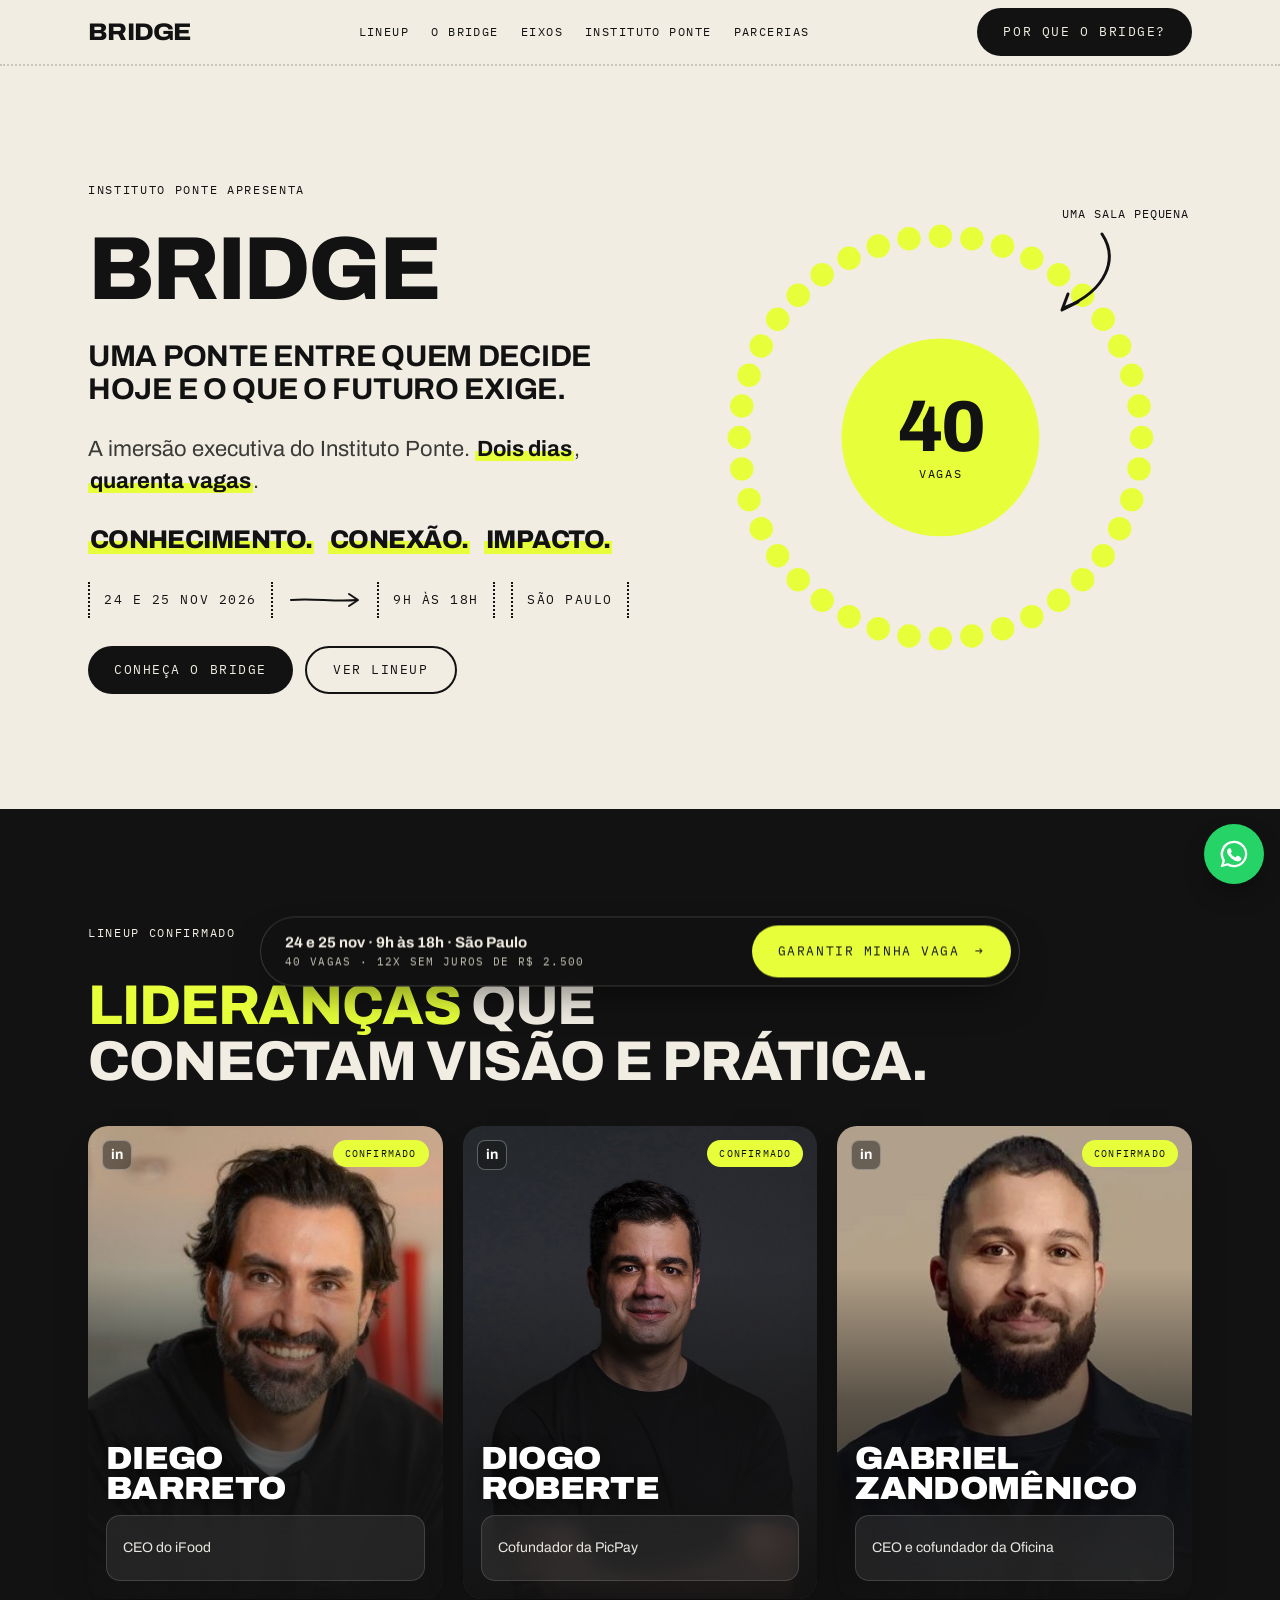
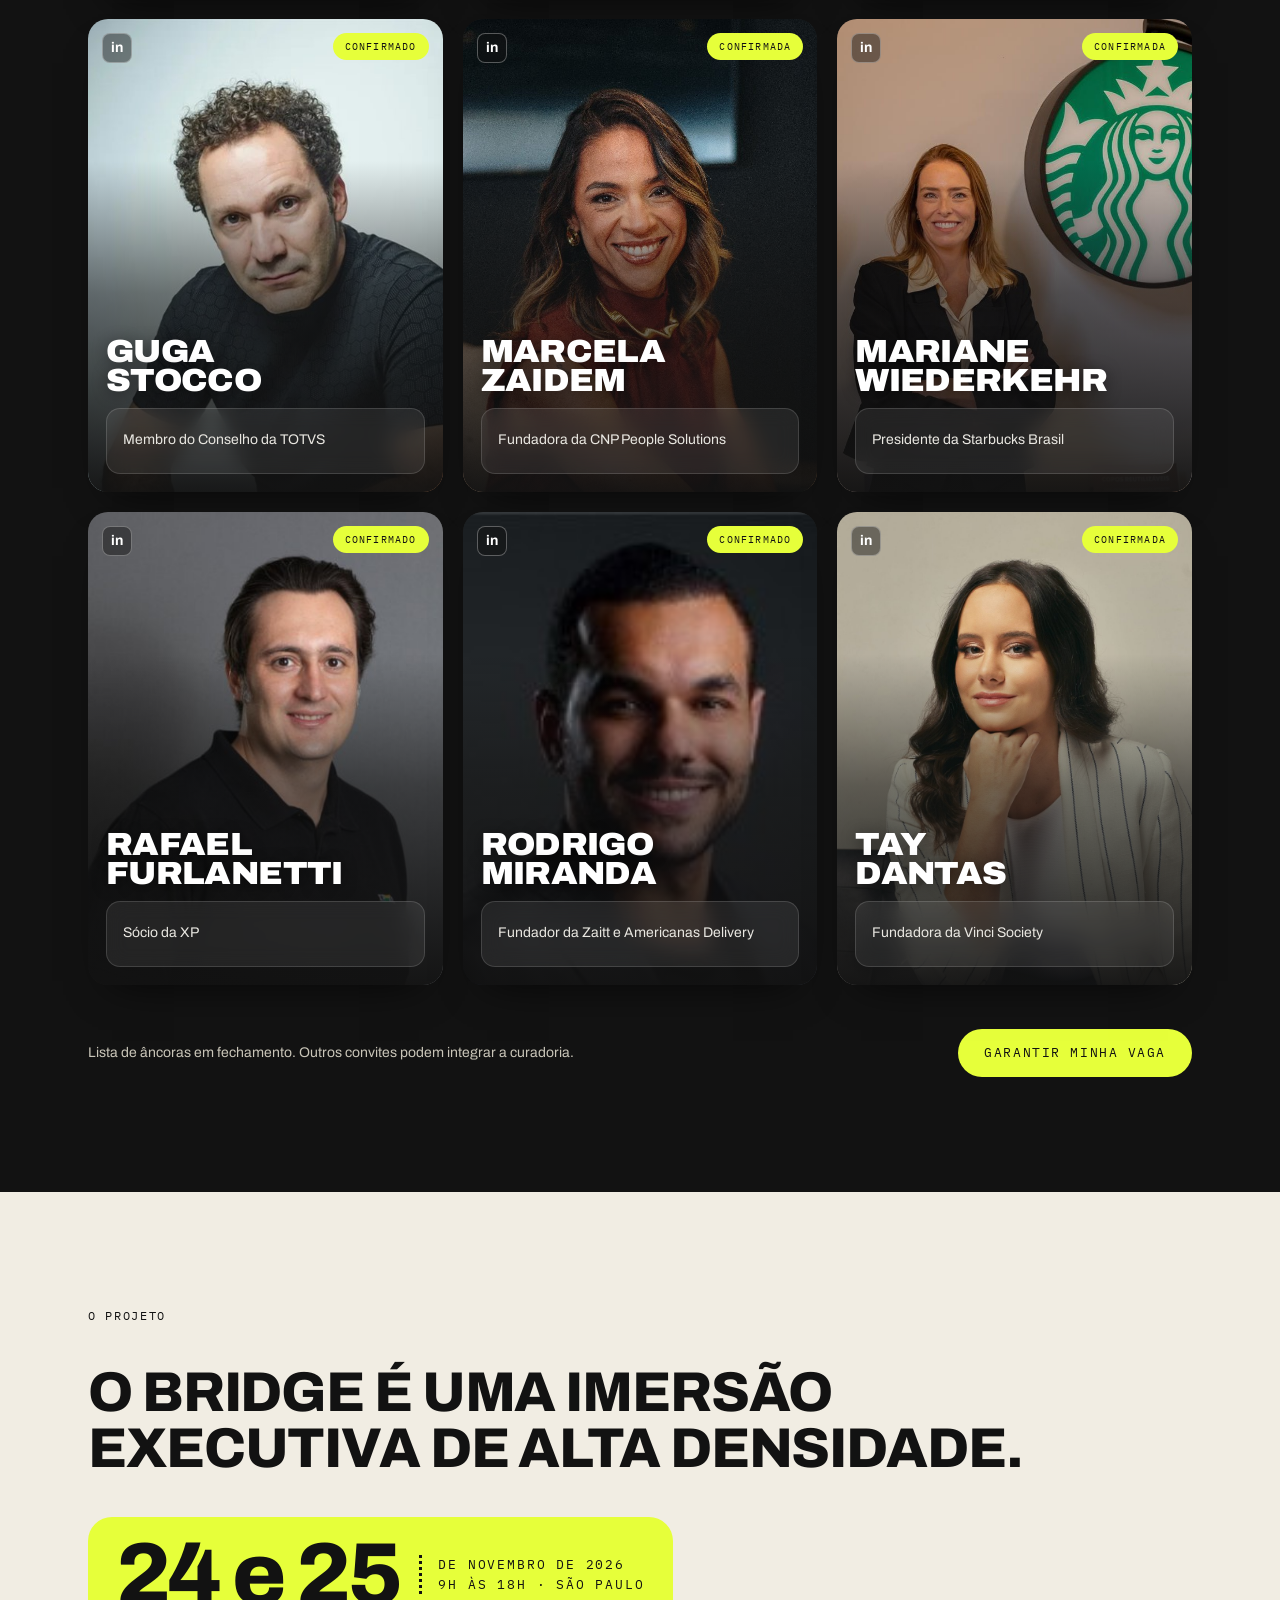
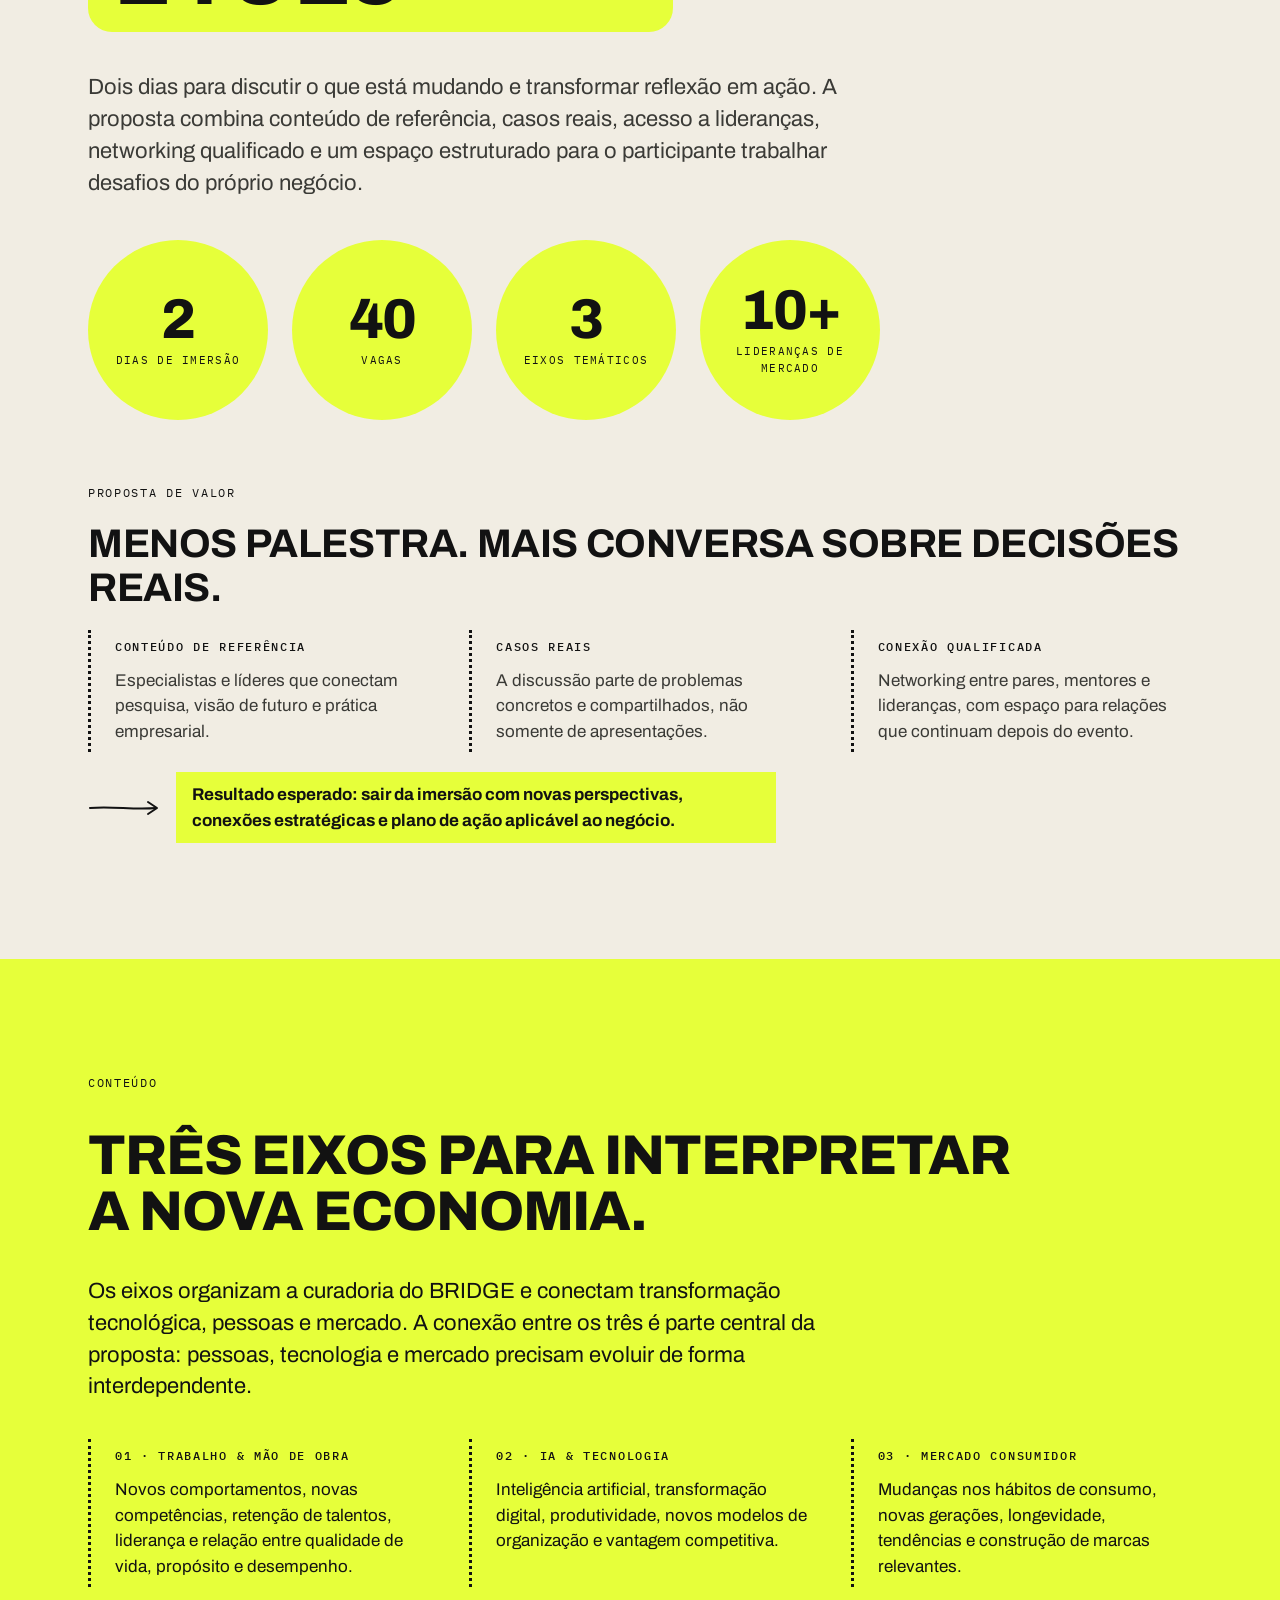
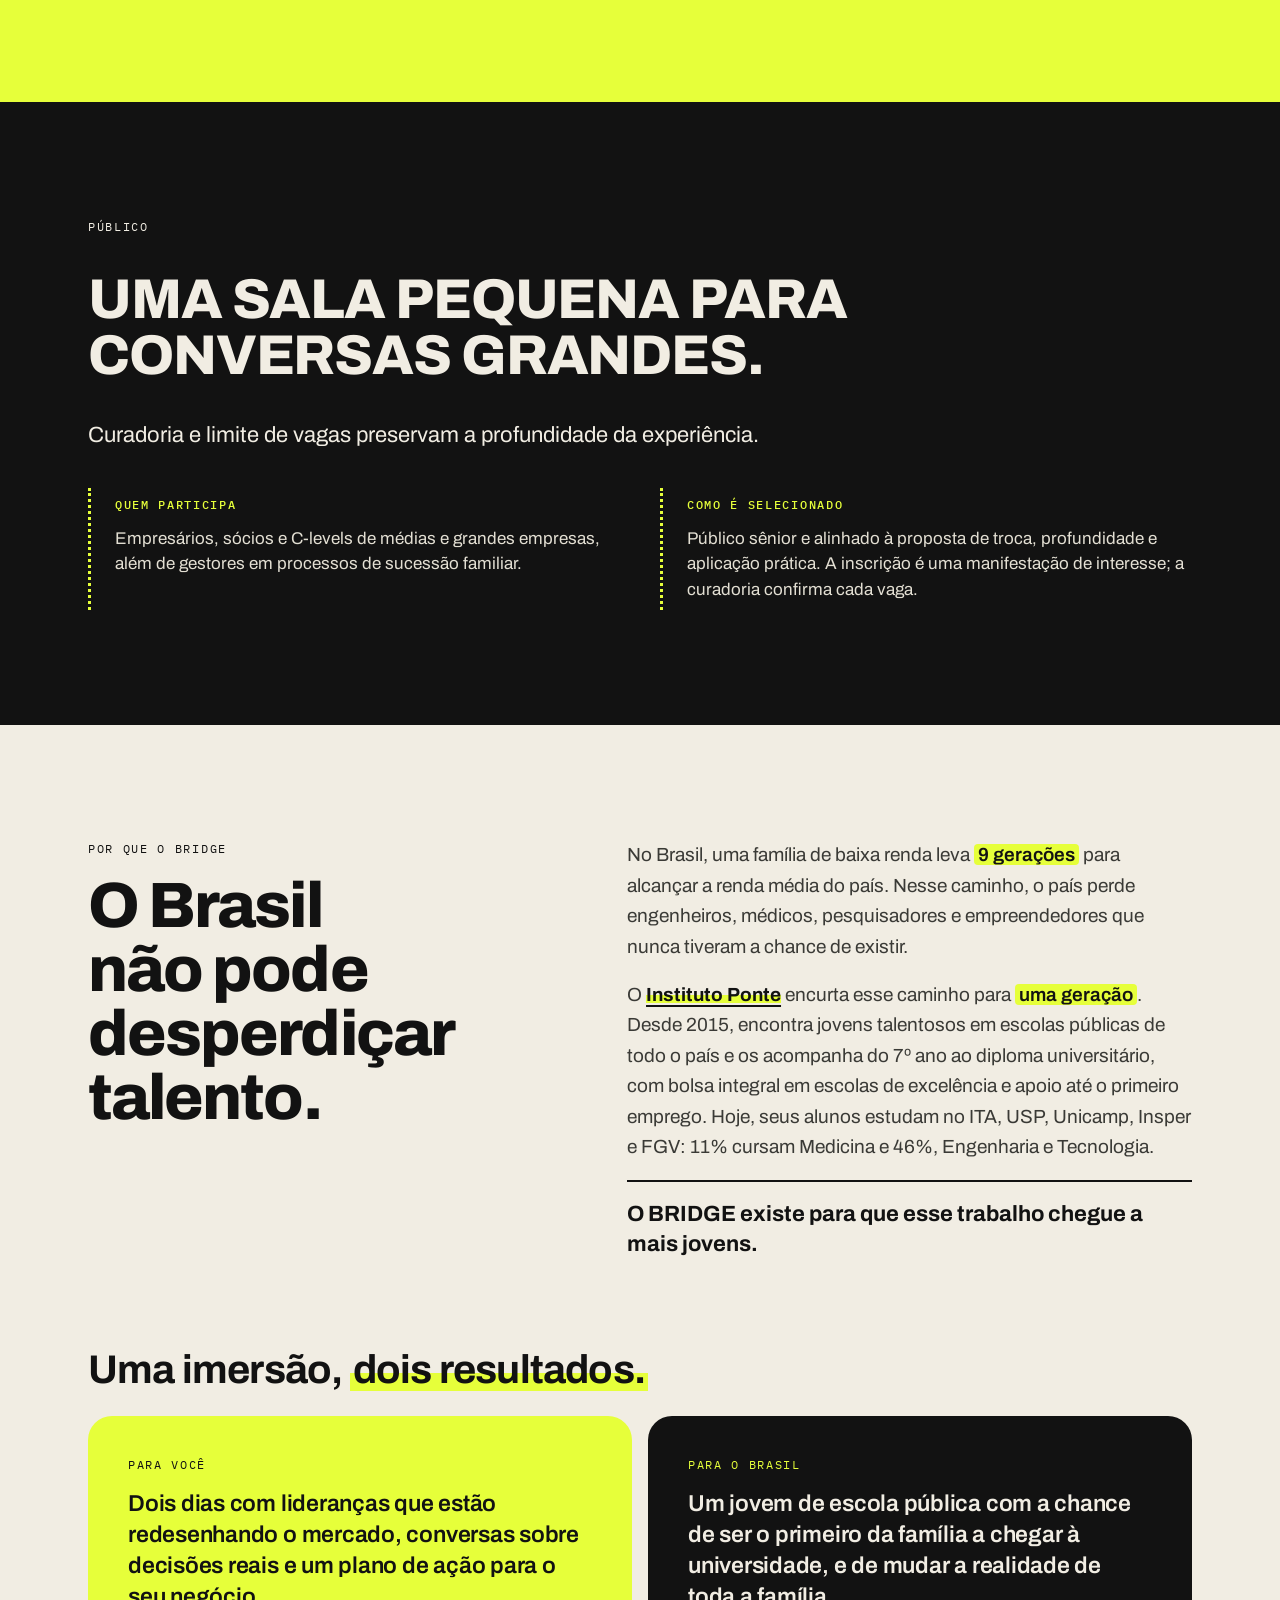
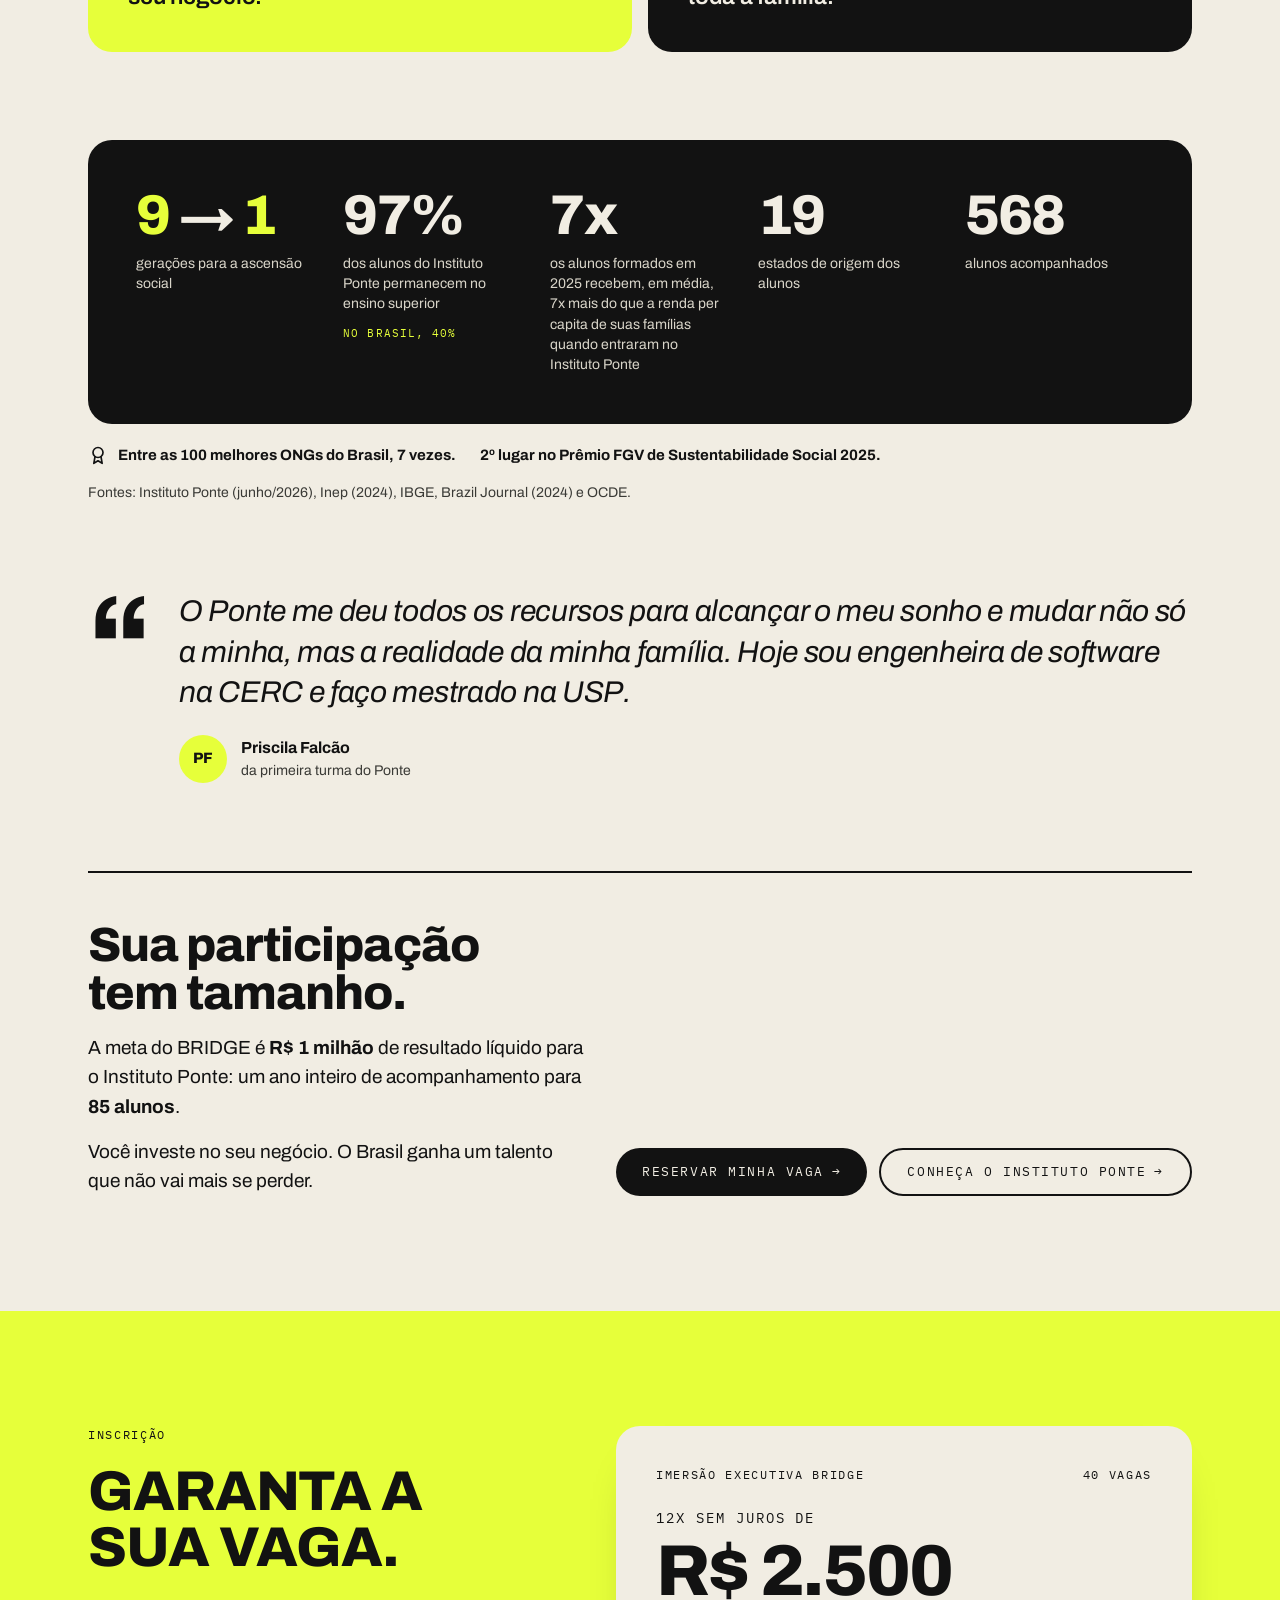
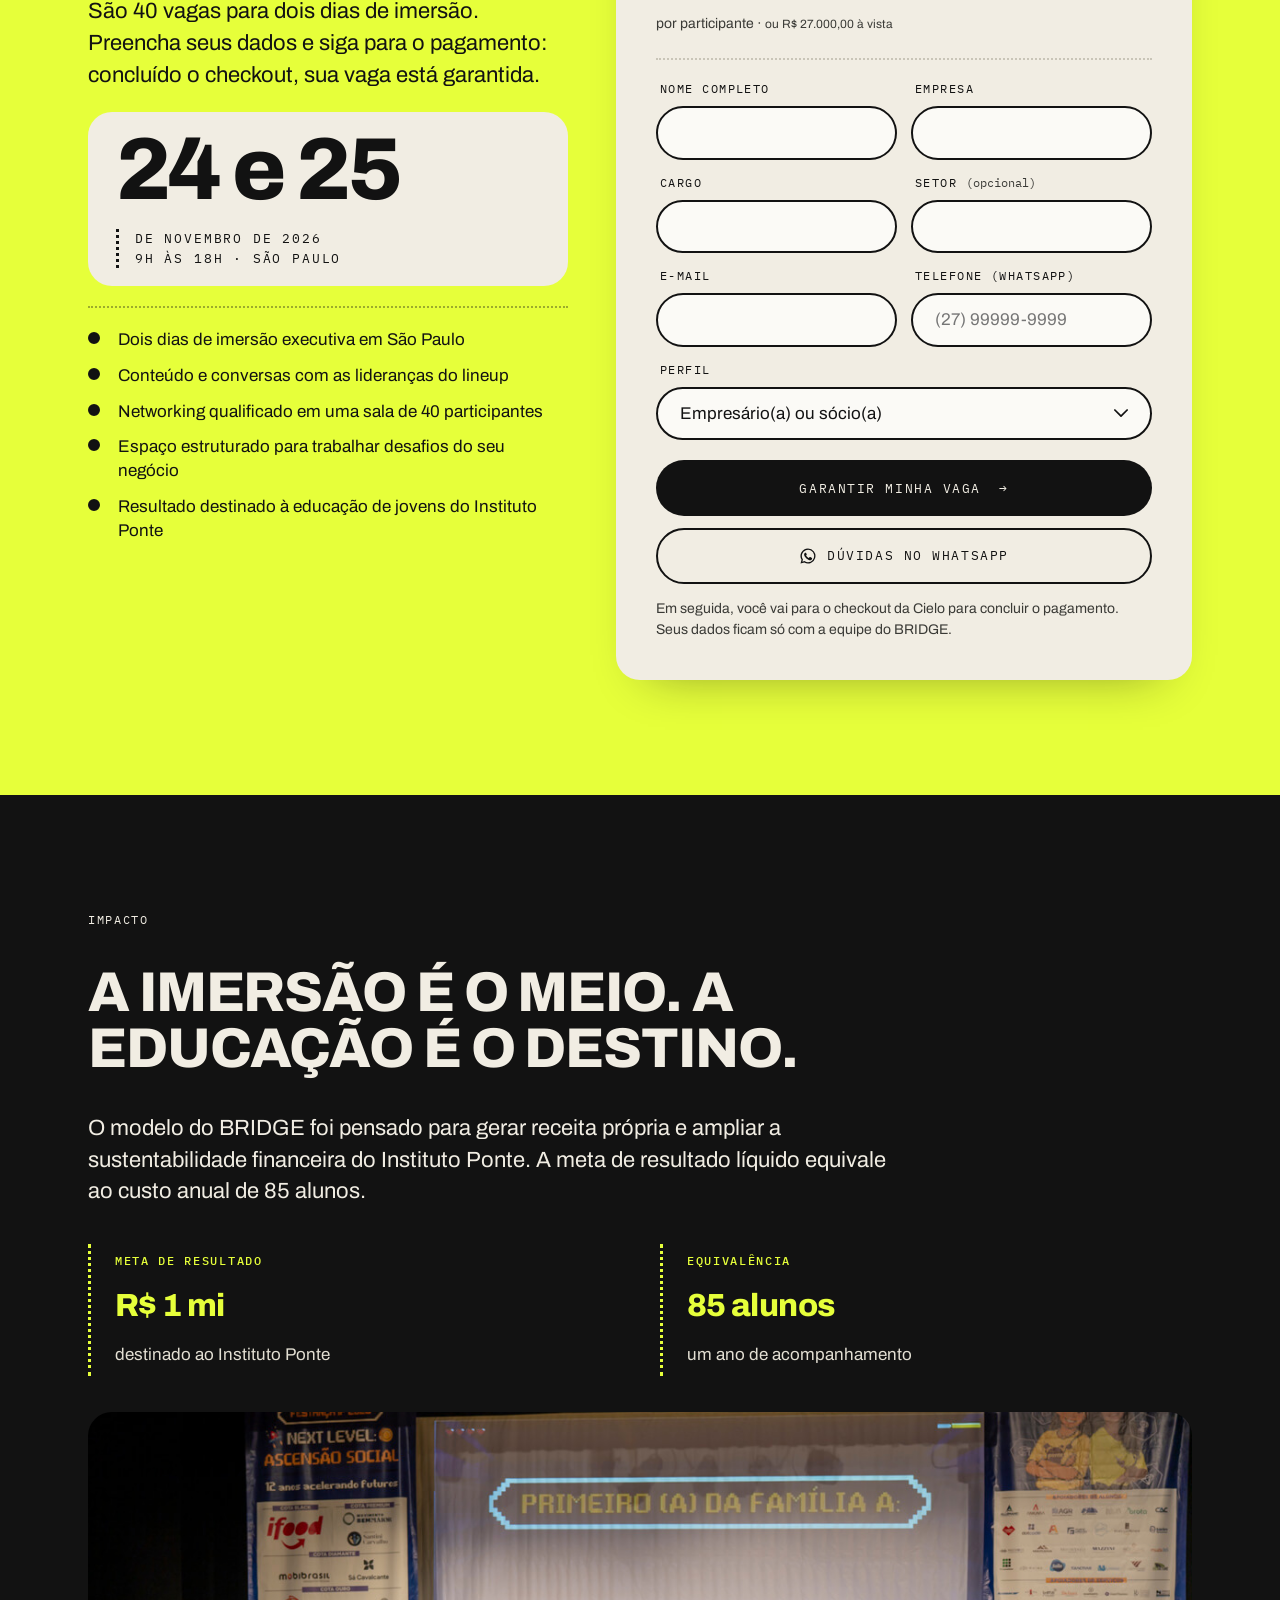
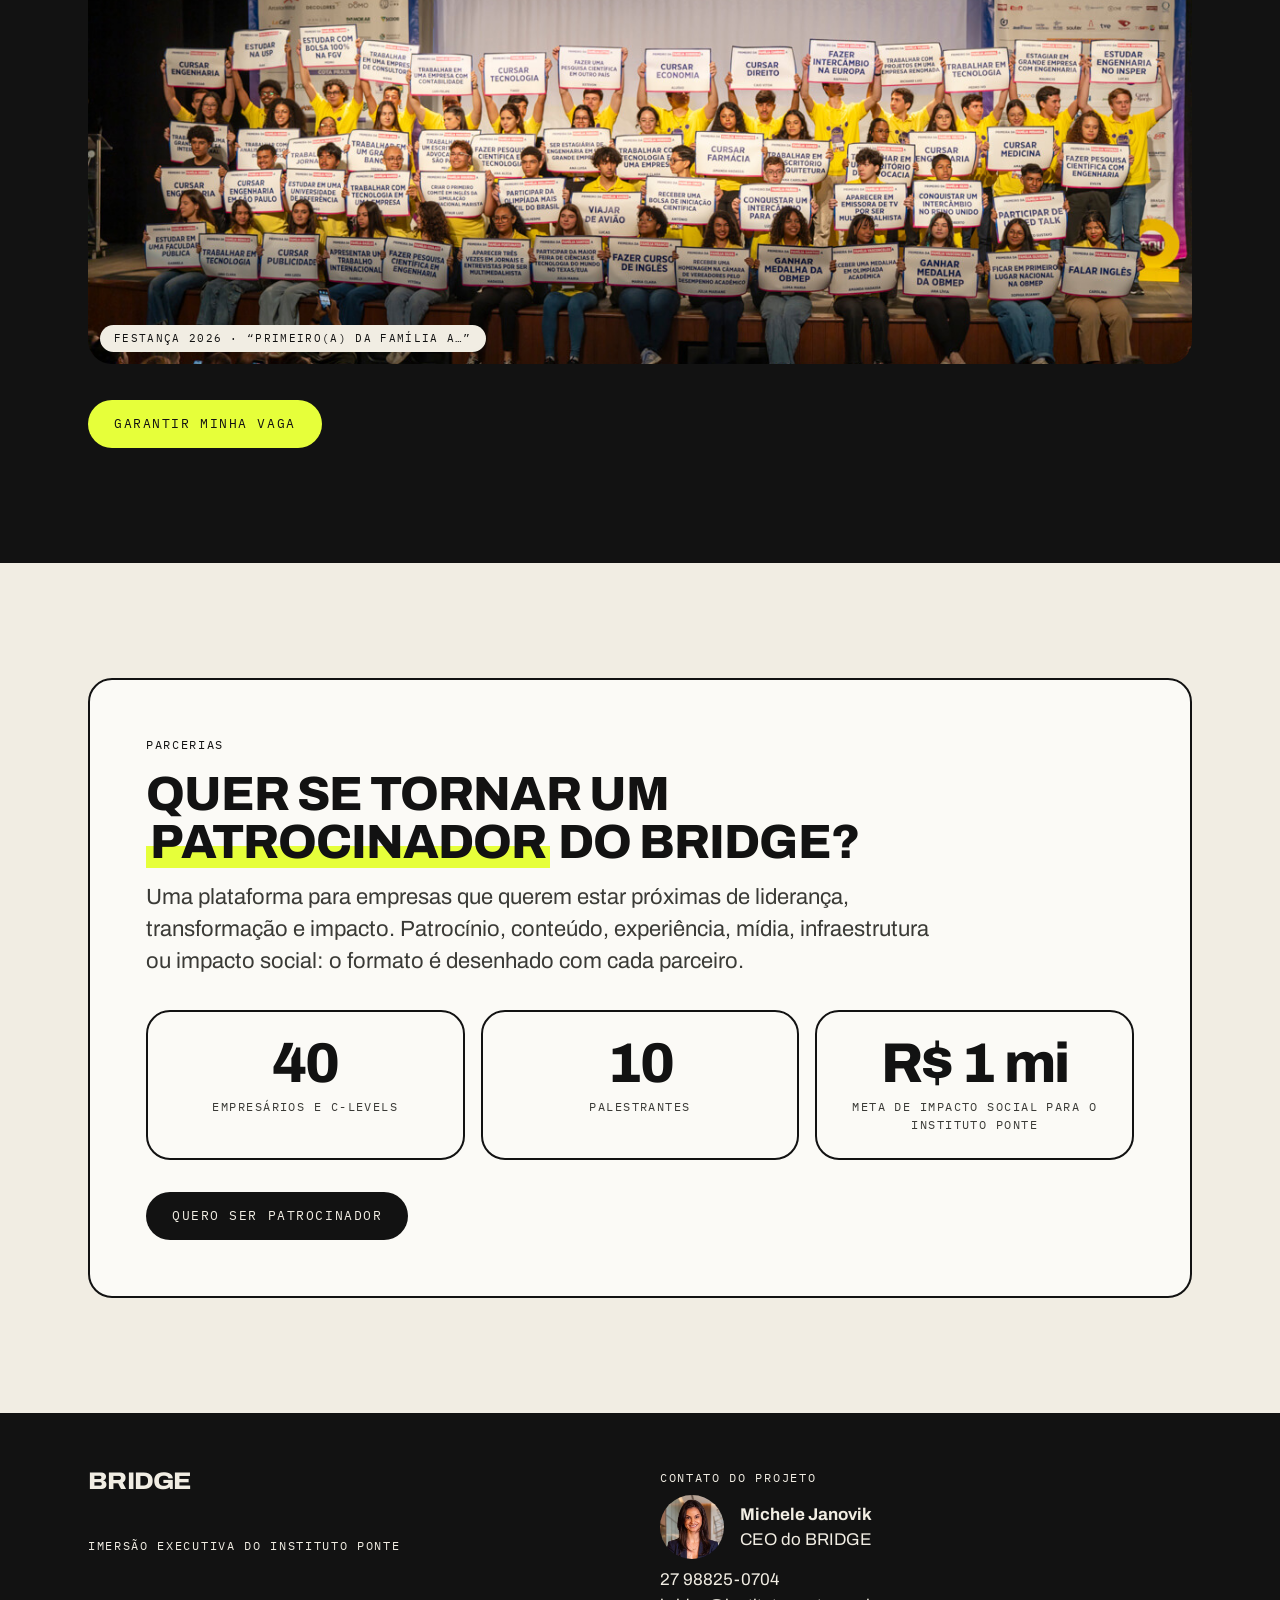
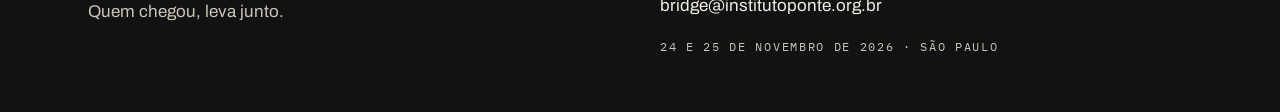
==== commit 19287ab4: "Lineup: foto do Rodrigo Miranda e nova foto da Mariane Wiederkehr Co-Authored-By: Claude Opus 5.5 <n" ====
--- a/index.html
+++ b/index.html
@@ -132,9 +132,8 @@
           <span class="speaker-card__role">Sócio da XP</span>
         </span>
       </a>
-      <a class="speaker-card speaker-card--noimg" href="https://www.linkedin.com/in/orodrigomiranda/" target="_blank" rel="noopener" aria-label="Rodrigo Miranda, Fundador da Zaitt e Americanas Delivery: ver perfil no LinkedIn (abre em nova aba)">
-        <!-- FOTO PENDENTE: salvar em assets/lineup/rodrigo-miranda.jpg e trocar o span abaixo por <img src="assets/lineup/rodrigo-miranda.jpg" alt="" loading="lazy" width="900" height="1200"> -->
-        <span class="speaker-card__mono" aria-hidden="true">RM</span>
+      <a class="speaker-card" href="https://www.linkedin.com/in/orodrigomiranda/" target="_blank" rel="noopener" aria-label="Rodrigo Miranda, Fundador da Zaitt e Americanas Delivery: ver perfil no LinkedIn (abre em nova aba)">
+        <img src="assets/lineup/rodrigo-miranda.jpg" alt="" loading="lazy" width="900" height="1200">
         <span class="speaker-card__status">Confirmado</span>
         <span class="speaker-card__in" aria-hidden="true">in</span>
         <span class="speaker-card__body">
--- a/styles.css
+++ b/styles.css
@@ -377,8 +377,5 @@
 @media (max-width:1000px){.causa__band{grid-template-columns:repeat(3,minmax(0,1fr))}}
 @media (max-width:820px){.causa__intro,.causa__pair,.causa__close{grid-template-columns:1fr}}
 @media (max-width:560px){.causa__band{grid-template-columns:1fr 1fr;gap:24px 18px}.causa__band div:first-child{grid-column:1/-1}.causa__ctas .btn{width:100%}.causa__quote{grid-template-columns:1fr}.causa__qmark{grid-row:auto;font-size:72px;line-height:.6}}
-/* Card do lineup sem foto (iniciais) */
-.speaker-card--noimg{background:radial-gradient(120% 90% at 50% 20%,#3a3a36 0%,#1d1d1b 70%)}
-.speaker-card__mono{position:absolute;top:22%;left:50%;transform:translateX(-50%);font-size:clamp(64px,8vw,110px);font-weight:900;letter-spacing:-.04em;color:rgba(230,255,58,.85);z-index:-1}
 .causa__band strong .hl{font-size:inherit;line-height:inherit;color:var(--amarelo)}
 a.ext[href^="instituto-ponte"]::after{content:none}
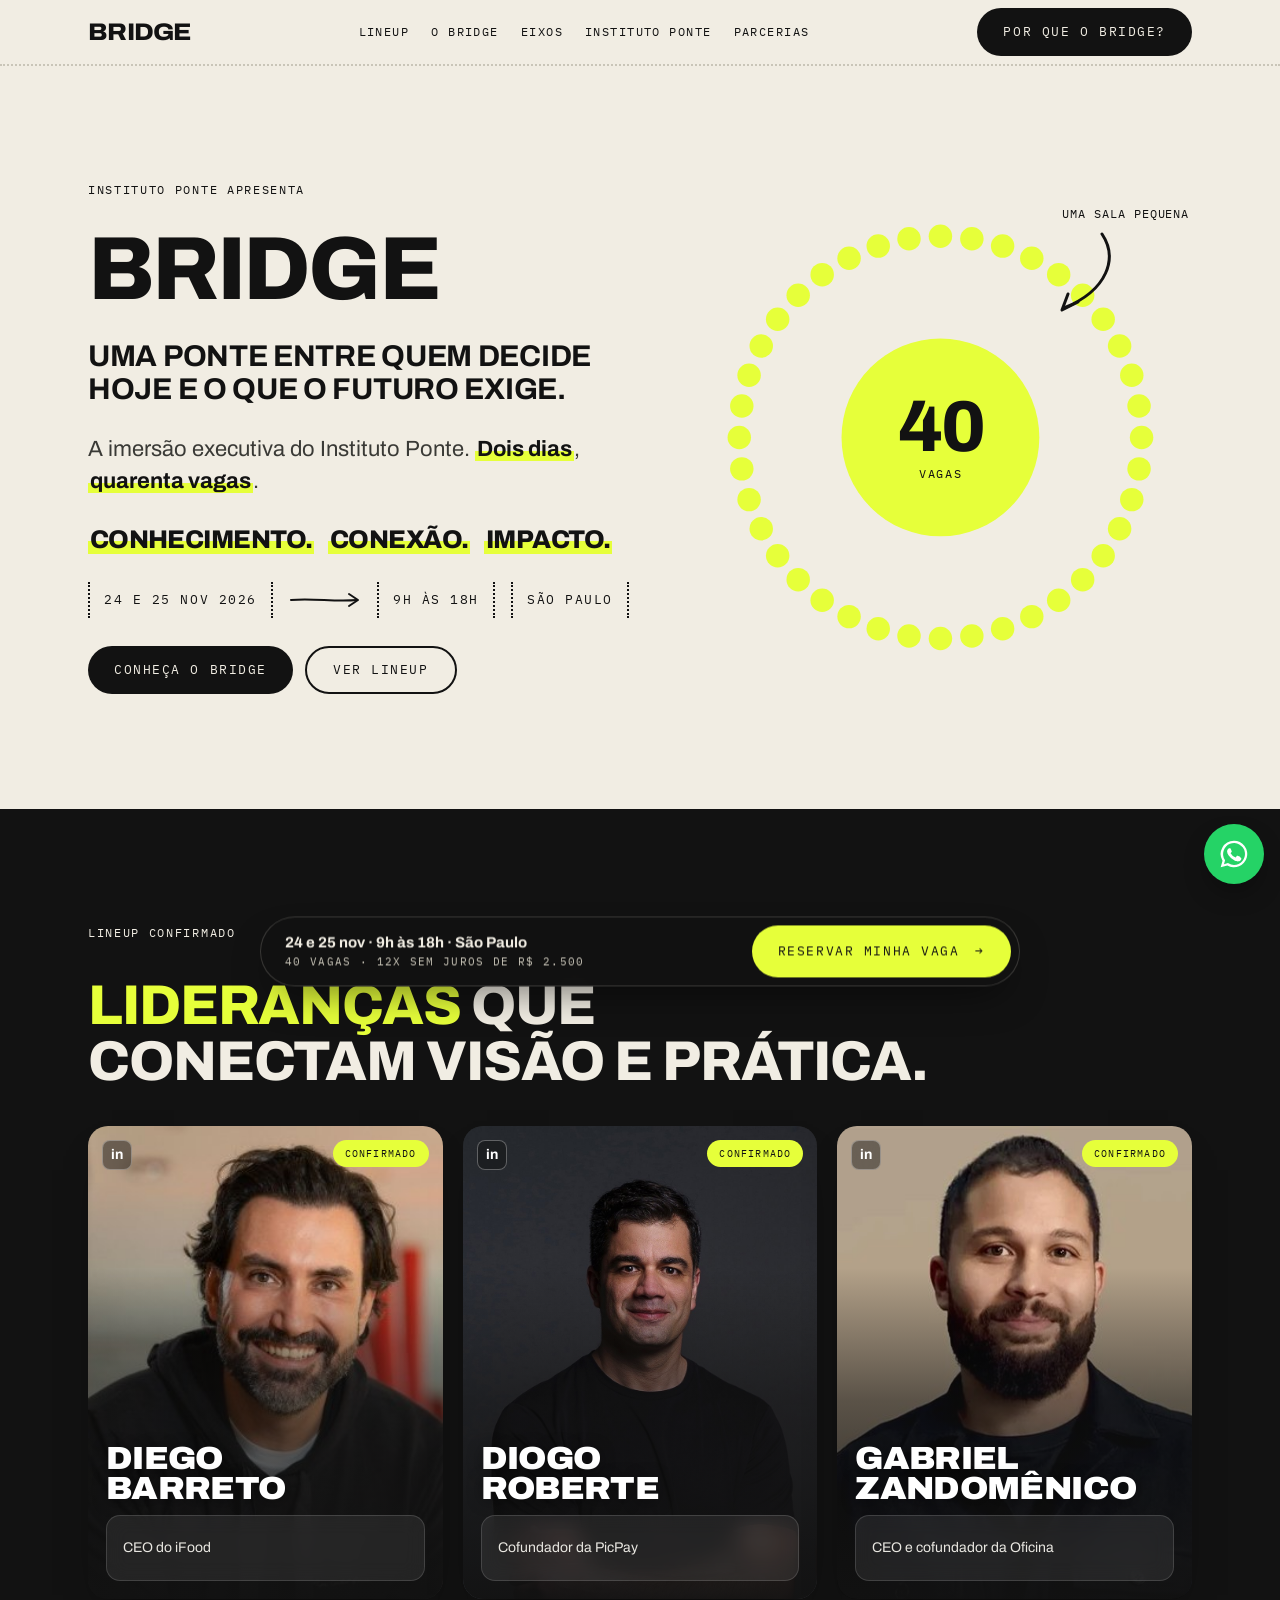
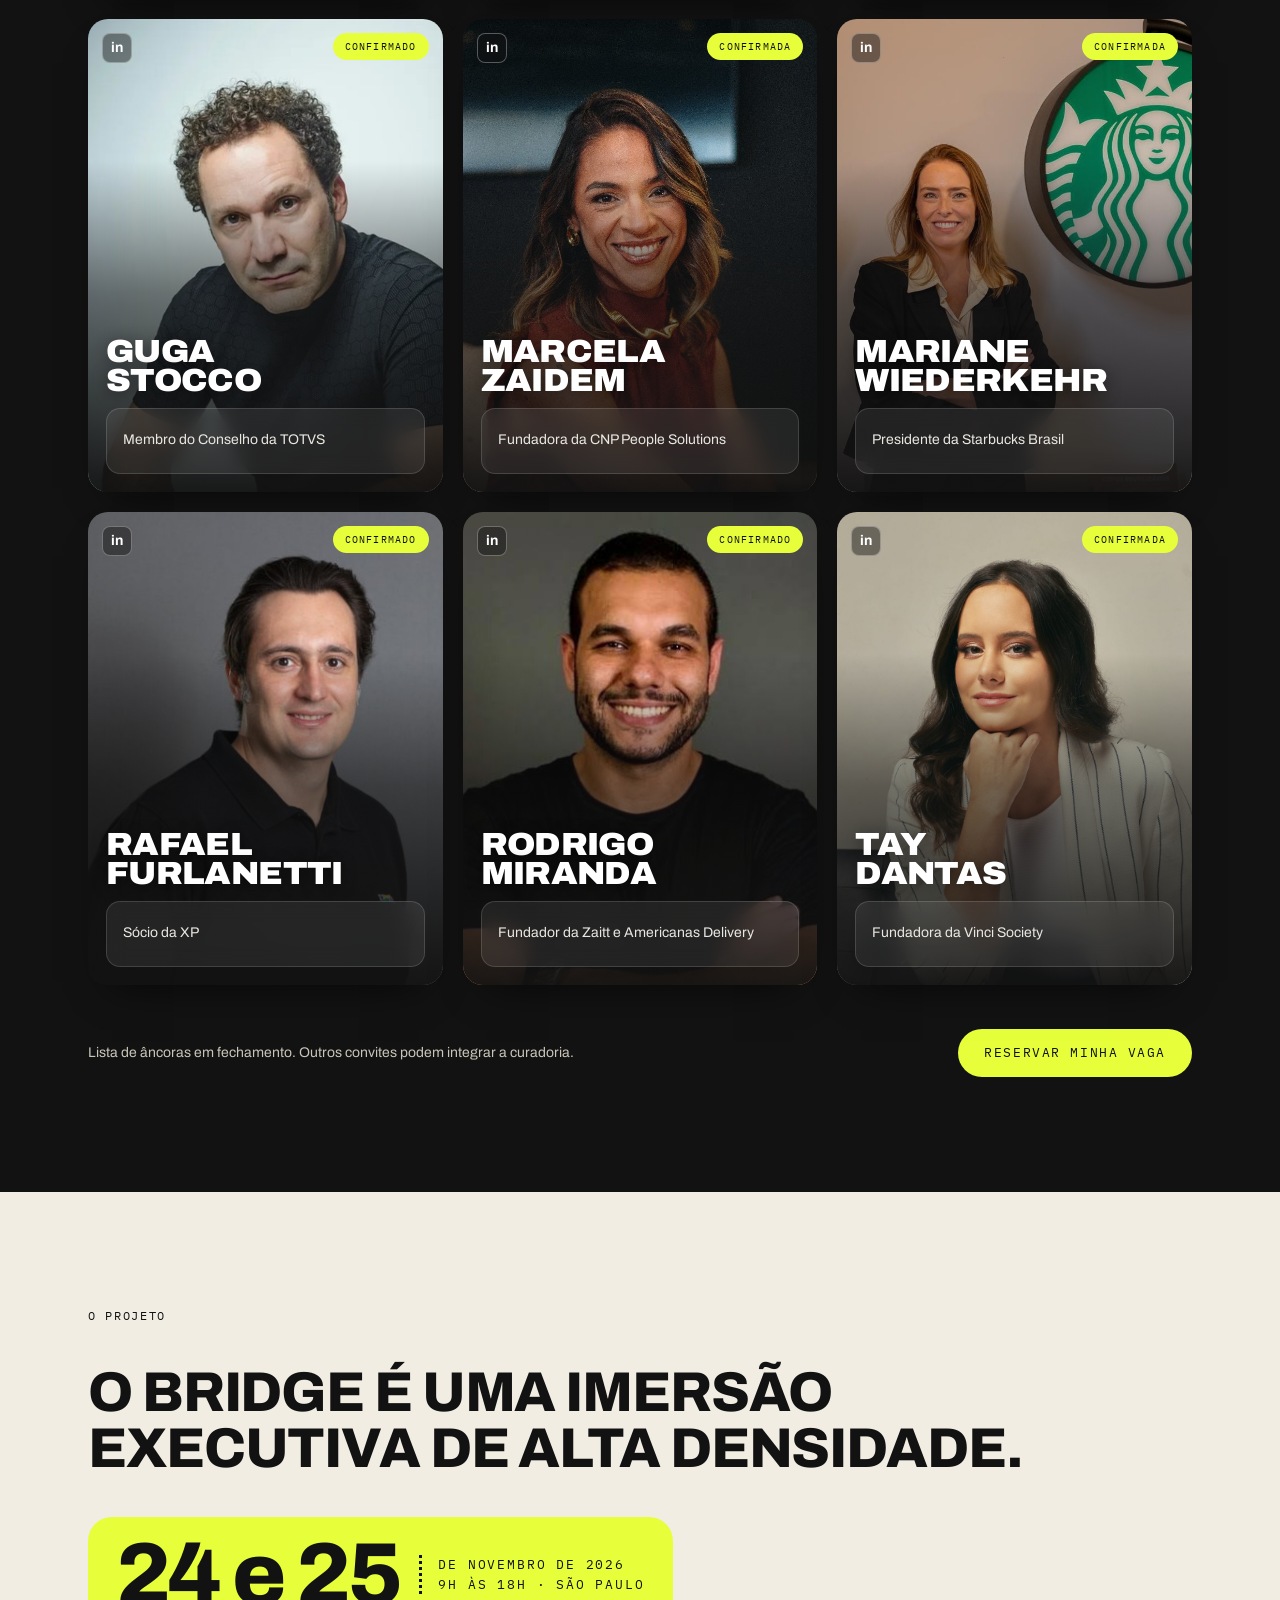
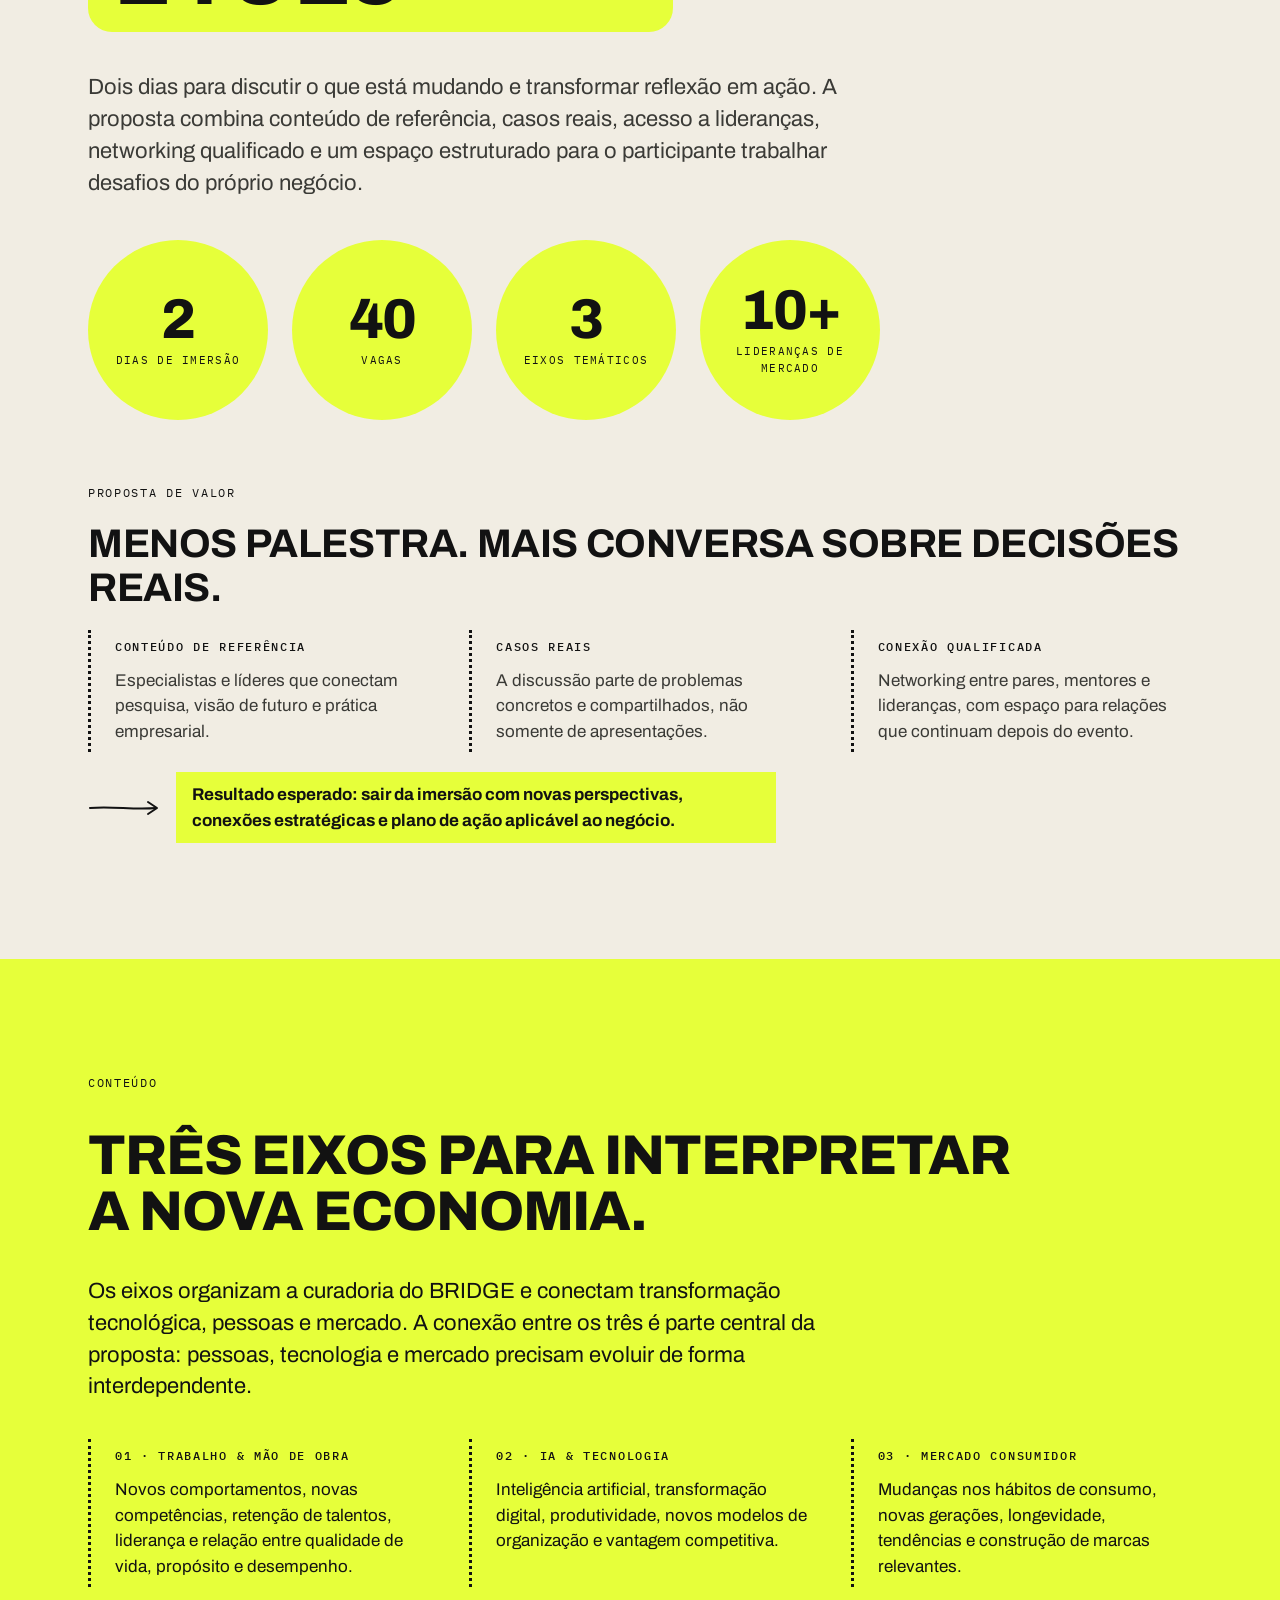
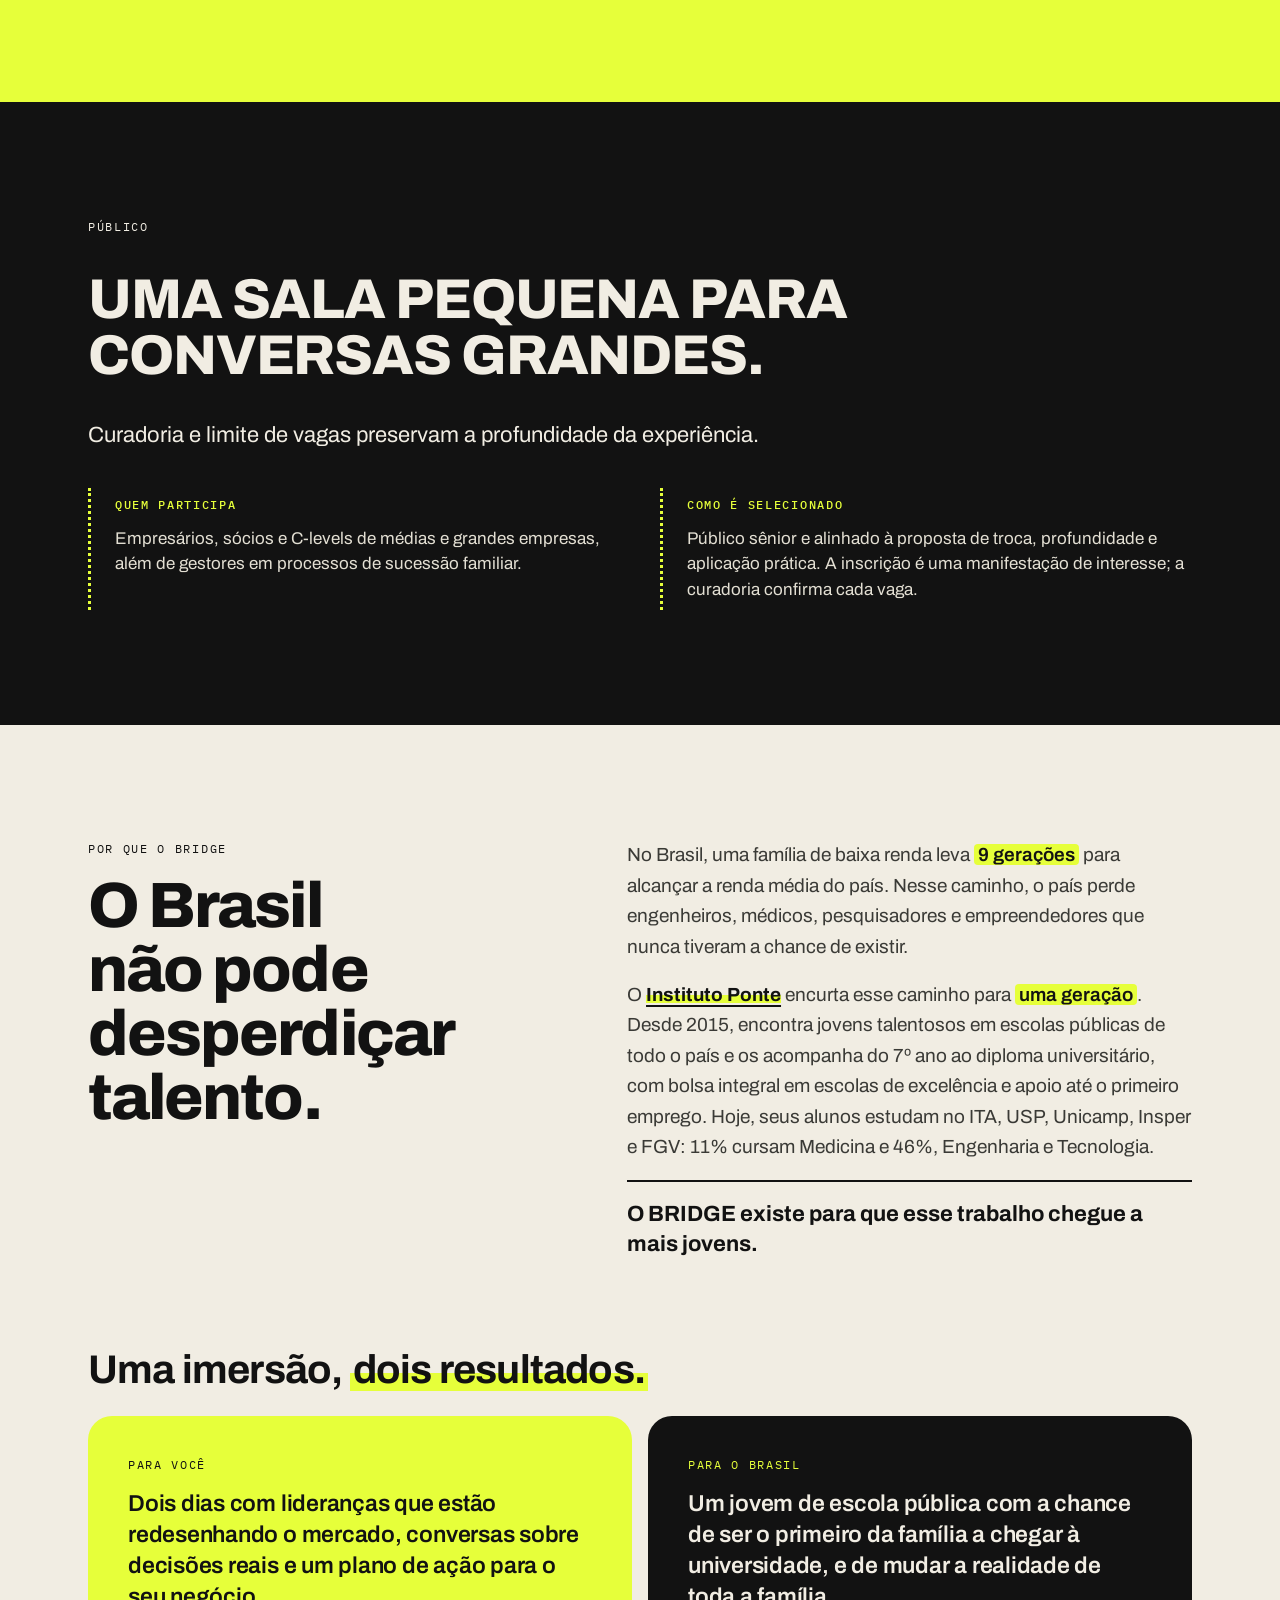
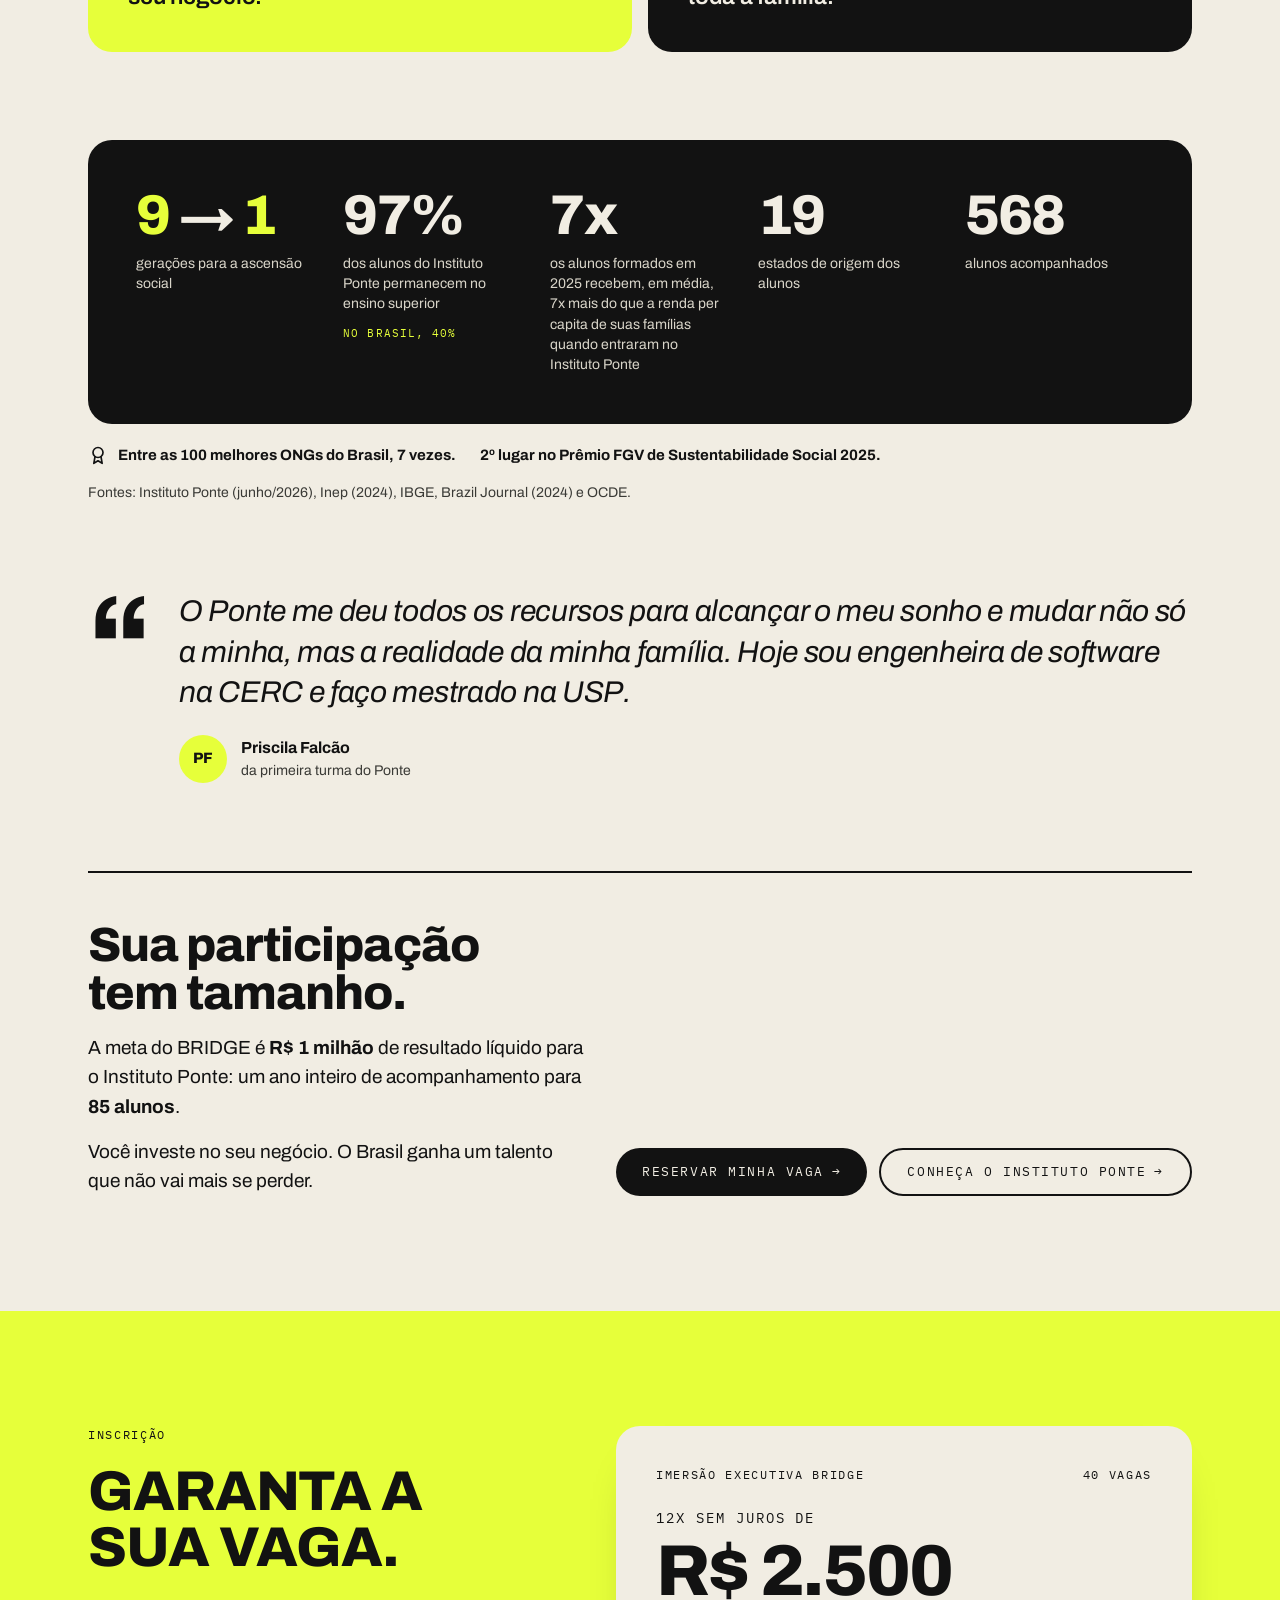
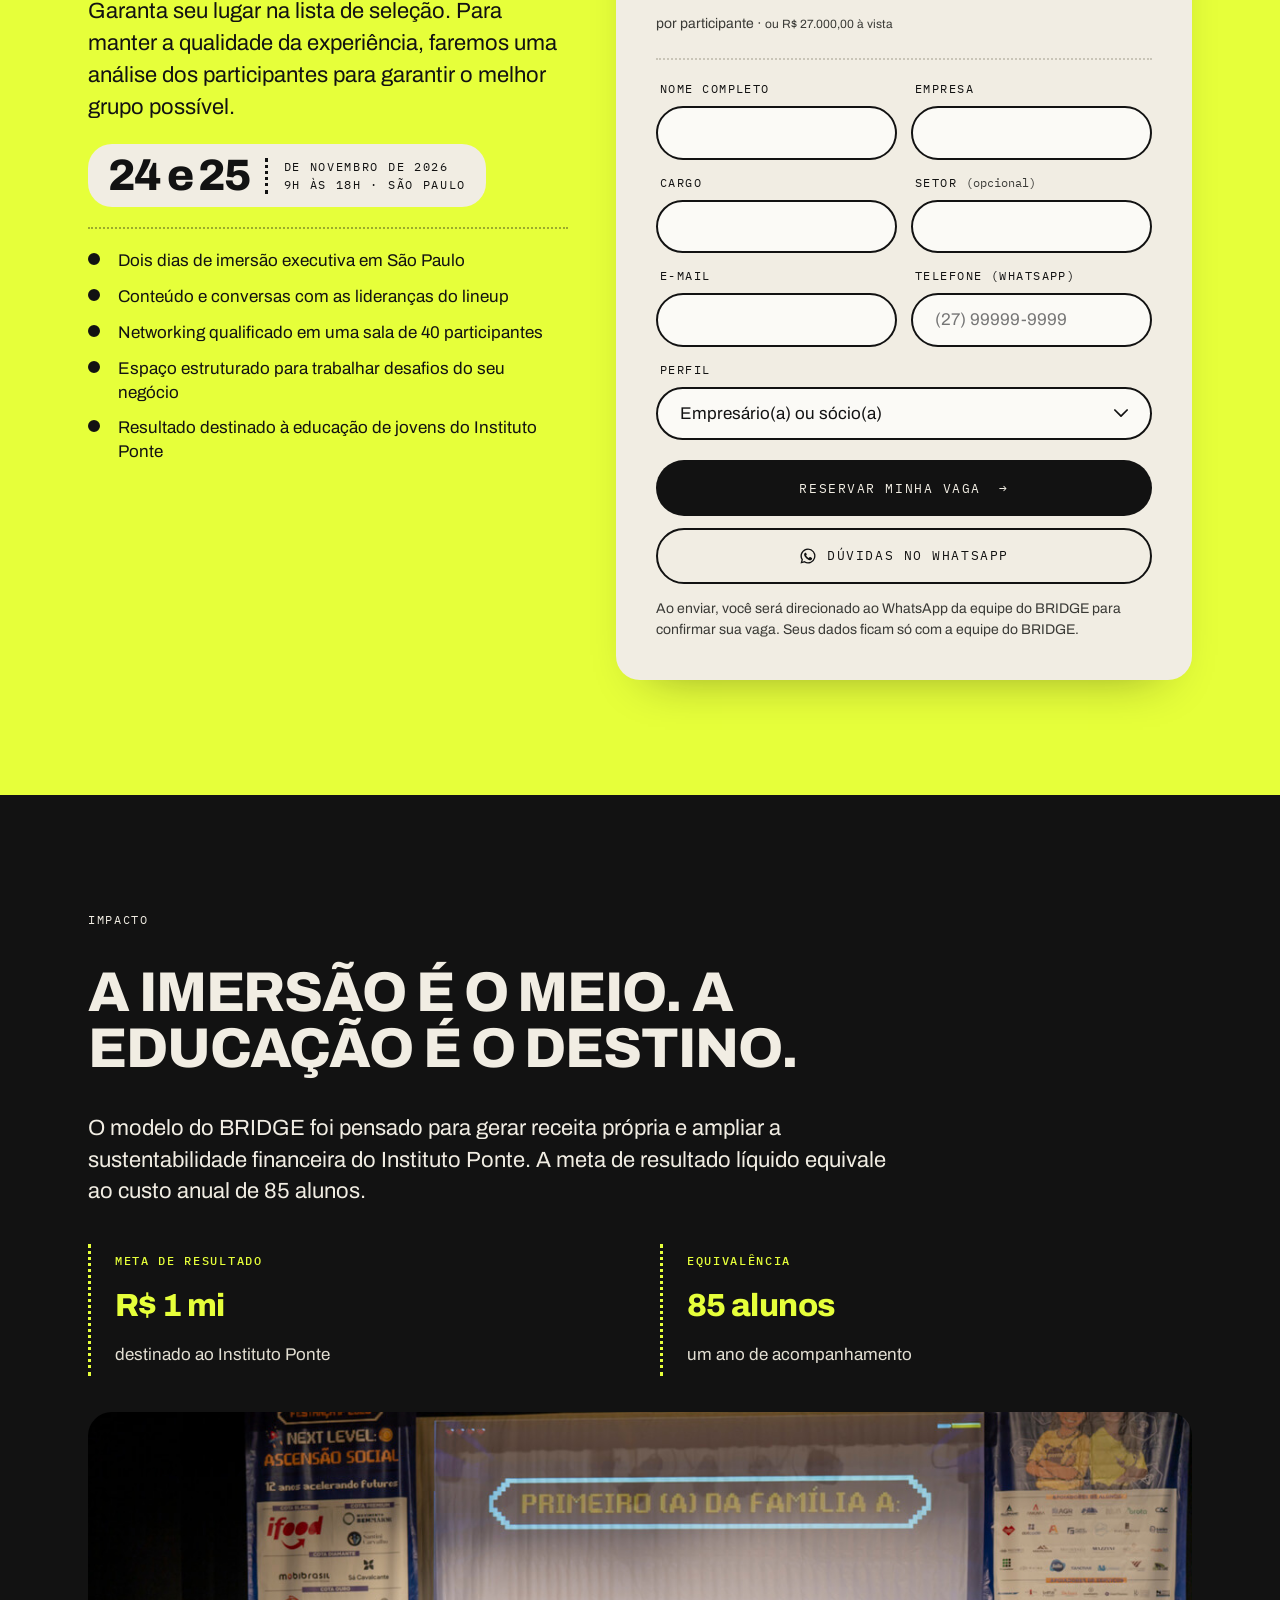
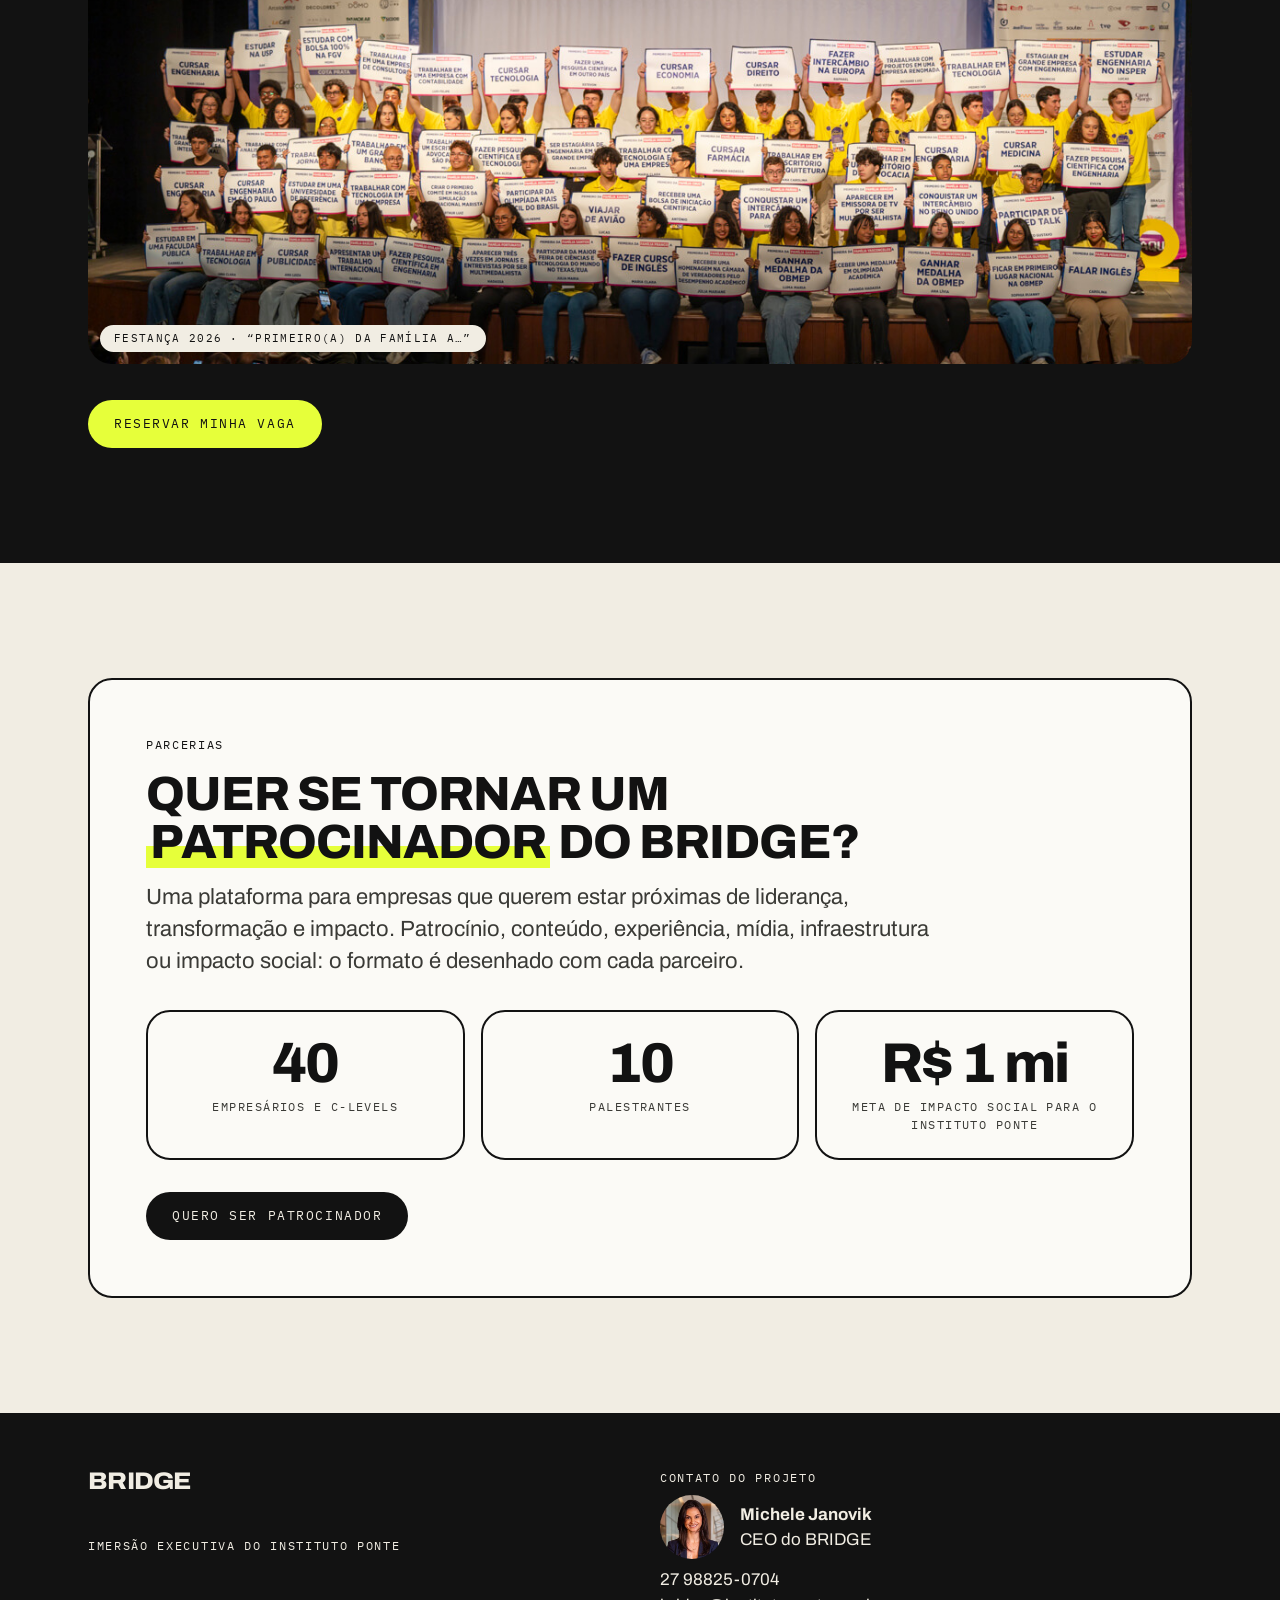
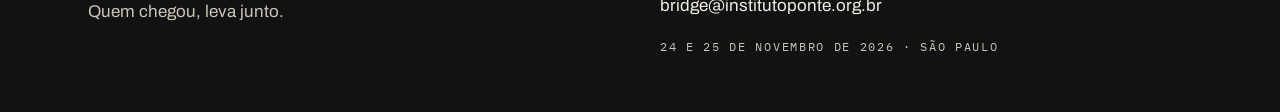
==== commit c6c139eb: "Inscrição vira lista de seleção: formulário salva na planilha e abre o WhatsApp da Michele; data men" ====
--- a/index.html
+++ b/index.html
@@ -153,7 +153,7 @@
     </div>
     <div class="lineup-foot">
       <p class="hint">Lista de âncoras em fechamento. Outros convites podem integrar a curadoria.</p>
-      <a class="btn btn--yellow" href="#inscricao">Garantir minha vaga</a>
+      <a class="btn btn--yellow" href="#inscricao">Reservar minha vaga</a>
     </div>
   </div>
 </section>
@@ -274,7 +274,7 @@
     <div class="stack" style="gap:20px">
       <span class="eyebrow">Inscrição</span>
       <h2 class="h-lg">Garanta a sua vaga.</h2>
-      <p class="lead" style="color:#121212">São 40 vagas para dois dias de imersão. Preencha seus dados e siga para o pagamento: concluído o checkout, sua vaga está garantida.</p>
+      <p class="lead" style="color:#121212">Garanta seu lugar na lista de seleção. Para manter a qualidade da experiência, faremos uma análise dos participantes para garantir o melhor grupo possível.</p>
       <div class="bigdate"><strong>24 e 25</strong><span>de novembro de 2026<br>9h às 18h · São Paulo</span></div>
       <ul class="includes includes--plain">
         <li>Dois dias de imersão executiva em São Paulo</li>
@@ -294,8 +294,8 @@
         <strong class="price">R$ 2.500</strong>
         <span class="hint">por participante · <span class="price-total">ou R$ 27.000,00 à vista</span></span>
       </div>
-      <!-- data-leads-endpoint: URL do App da Web do Google Apps Script (ver integracoes/leads-google-sheets.gs). Vazio = segue direto para o pagamento. -->
-      <form class="lead-form" id="lead-form" novalidate data-checkout="https://cielolink.com.br/4sdL2bD" data-leads-endpoint="https://script.google.com/macros/s/AKfycbyFpHG13iQTaCtKryGq1LdsB89fPN8cqEmxxpUpin7RssZUR6upmH1WwgmHjwNDYQiR8w/exec">
+      <!-- data-leads-endpoint: URL do App da Web do Google Apps Script (ver integracoes/leads-google-sheets.gs). data-whatsapp: número que recebe a solicitação de vaga. -->
+      <form class="lead-form" id="lead-form" novalidate data-whatsapp="5527988250704" data-leads-endpoint="https://script.google.com/macros/s/AKfycbyFpHG13iQTaCtKryGq1LdsB89fPN8cqEmxxpUpin7RssZUR6upmH1WwgmHjwNDYQiR8w/exec">
         <div class="field"><label for="lead-nome">Nome completo</label><input id="lead-nome" name="nome" type="text" autocomplete="name" required></div>
         <div class="field"><label for="lead-empresa">Empresa</label><input id="lead-empresa" name="empresa" type="text" autocomplete="organization" required></div>
         <div class="field"><label for="lead-cargo">Cargo</label><input id="lead-cargo" name="cargo" type="text" autocomplete="organization-title" required></div>
@@ -306,11 +306,11 @@
         <div class="field field--full" id="lead-perfil-outro-campo" hidden><label for="lead-perfil-outro">Qual é o seu perfil?</label><input id="lead-perfil-outro" name="perfil_outro" type="text" placeholder="Ex.: conselheiro(a), investidor(a), diretor(a) de área"></div>
         <p class="form-error field--full" id="lead-erro" role="alert" hidden>Preencha os campos destacados para continuar.</p>
         <div class="ticket-actions field--full">
-          <button class="btn" type="submit" id="lead-submit">Garantir minha vaga <span aria-hidden="true">→</span></button>
+          <button class="btn" type="submit" id="lead-submit">Reservar minha vaga <span aria-hidden="true">→</span></button>
           <a class="btn btn--ghost" href="https://wa.me/5527988250704?text=Ol%C3%A1%2C%20Michele.%20Eu%20gostaria%20de%20mais%20informa%C3%A7%C3%B5es%20sobre%20o%20BRIDGE." target="_blank" rel="noopener"><svg class="wa-ico" viewBox="0 0 24 24" aria-hidden="true"><path fill="currentColor" d="M12 2a10 10 0 0 0-8.6 15.1L2 22l5-1.3A10 10 0 1 0 12 2Zm0 18.2a8.2 8.2 0 0 1-4.2-1.2l-.3-.2-3 .8.8-2.9-.2-.3A8.2 8.2 0 1 1 12 20.2Zm4.5-6.1c-.2-.1-1.5-.7-1.7-.8-.2-.1-.4-.1-.6.1l-.8 1c-.1.2-.3.2-.5.1a6.7 6.7 0 0 1-3.3-2.9c-.3-.4.2-.4.7-1.3.1-.2 0-.3 0-.4l-.8-1.8c-.2-.5-.4-.4-.6-.4h-.5a1 1 0 0 0-.7.3 3 3 0 0 0-.9 2.2 5.2 5.2 0 0 0 1.1 2.7 11.8 11.8 0 0 0 4.5 4c1.7.7 2.3.8 3.2.6.5-.1 1.5-.6 1.7-1.2.2-.6.2-1.1.2-1.2-.1-.1-.3-.2-.5-.3Z"/></svg>Dúvidas no WhatsApp</a>
         </div>
-        <p class="hint field--full">Em seguida, você vai para o checkout da Cielo para concluir o pagamento. Seus dados ficam só com a equipe do BRIDGE.</p>
-        <noscript><p class="hint field--full"><a href="https://cielolink.com.br/4sdL2bD">Ir direto para o pagamento</a></p></noscript>
+        <p class="hint field--full">Ao enviar, você será direcionado ao WhatsApp da equipe do BRIDGE para confirmar sua vaga. Seus dados ficam só com a equipe do BRIDGE.</p>
+        <noscript><p class="hint field--full"><a href="https://wa.me/5527988250704">Falar com a equipe no WhatsApp</a></p></noscript>
       </form>
     </div>
   </div>
@@ -329,7 +329,7 @@
       <img src="assets/Instituto%20Ponte%202026-2363%20(1).jpg" alt="Alunos do Instituto Ponte no palco, com placas que dizem o que serão os primeiros da família a conquistar: cursar engenharia, estudar na USP, fazer intercâmbio" loading="lazy">
       <figcaption class="photo-cap">Festança 2026 · “Primeiro(a) da família a…”</figcaption>
     </figure>
-    <div><a class="btn btn--yellow" href="#inscricao">Garantir minha vaga</a></div>
+    <div><a class="btn btn--yellow" href="#inscricao">Reservar minha vaga</a></div>
   </div>
 </section>
 
@@ -370,7 +370,7 @@
 <div class="sticky-cta" id="sticky-cta" aria-hidden="true">
   <div class="sticky-cta__inner">
     <div class="sticky-cta__info"><strong>24 e 25 nov · 9h às 18h · São Paulo</strong><span>40 vagas · 12x sem juros de R$ 2.500</span></div>
-    <a class="btn btn--yellow sticky-cta__btn" href="#inscricao" tabindex="-1">Garantir minha vaga <span aria-hidden="true">→</span></a>
+    <a class="btn btn--yellow sticky-cta__btn" href="#inscricao" tabindex="-1">Reservar minha vaga <span aria-hidden="true">→</span></a>
   </div>
 </div>
 <a class="wa-float" href="https://wa.me/5527988250704?text=Ol%C3%A1%2C%20Michele.%20Eu%20gostaria%20de%20mais%20informa%C3%A7%C3%B5es%20sobre%20o%20BRIDGE." target="_blank" rel="noopener" aria-label="Falar com a equipe do BRIDGE no WhatsApp (abre em nova aba)"><svg viewBox="0 0 24 24" aria-hidden="true"><path fill="currentColor" d="M12 2a10 10 0 0 0-8.6 15.1L2 22l5-1.3A10 10 0 1 0 12 2Zm0 18.2a8.2 8.2 0 0 1-4.2-1.2l-.3-.2-3 .8.8-2.9-.2-.3A8.2 8.2 0 1 1 12 20.2Zm4.5-6.1c-.2-.1-1.5-.7-1.7-.8-.2-.1-.4-.1-.6.1l-.8 1c-.1.2-.3.2-.5.1a6.7 6.7 0 0 1-3.3-2.9c-.3-.4.2-.4.7-1.3.1-.2 0-.3 0-.4l-.8-1.8c-.2-.5-.4-.4-.6-.4h-.5a1 1 0 0 0-.7.3 3 3 0 0 0-.9 2.2 5.2 5.2 0 0 0 1.1 2.7 11.8 11.8 0 0 0 4.5 4c1.7.7 2.3.8 3.2.6.5-.1 1.5-.6 1.7-1.2.2-.6.2-1.1.2-1.2-.1-.1-.3-.2-.5-.3Z"/></svg></a>
--- a/styles.css
+++ b/styles.css
@@ -379,3 +379,10 @@
 @media (max-width:560px){.causa__band{grid-template-columns:1fr 1fr;gap:24px 18px}.causa__band div:first-child{grid-column:1/-1}.causa__ctas .btn{width:100%}.causa__quote{grid-template-columns:1fr}.causa__qmark{grid-row:auto;font-size:72px;line-height:.6}}
 .causa__band strong .hl{font-size:inherit;line-height:inherit;color:var(--amarelo)}
 a.ext[href^="instituto-ponte"]::after{content:none}
+/* Data menor no bloco da inscrição */
+#inscricao .bigdate{padding:12px 20px;gap:14px}
+#inscricao .bigdate strong{font-size:clamp(32px,3.6vw,44px)}
+#inscricao .bigdate span{font-size:12px}
+.slide__row--list strong{font-size:clamp(17px,1.6vw,21px);line-height:1.25;letter-spacing:-.01em}
+.slide__table span b{font-weight:700;color:var(--tinta)}
+.slide__awards{display:flex;flex-wrap:wrap;gap:6px 24px;margin:0;font-size:15px}
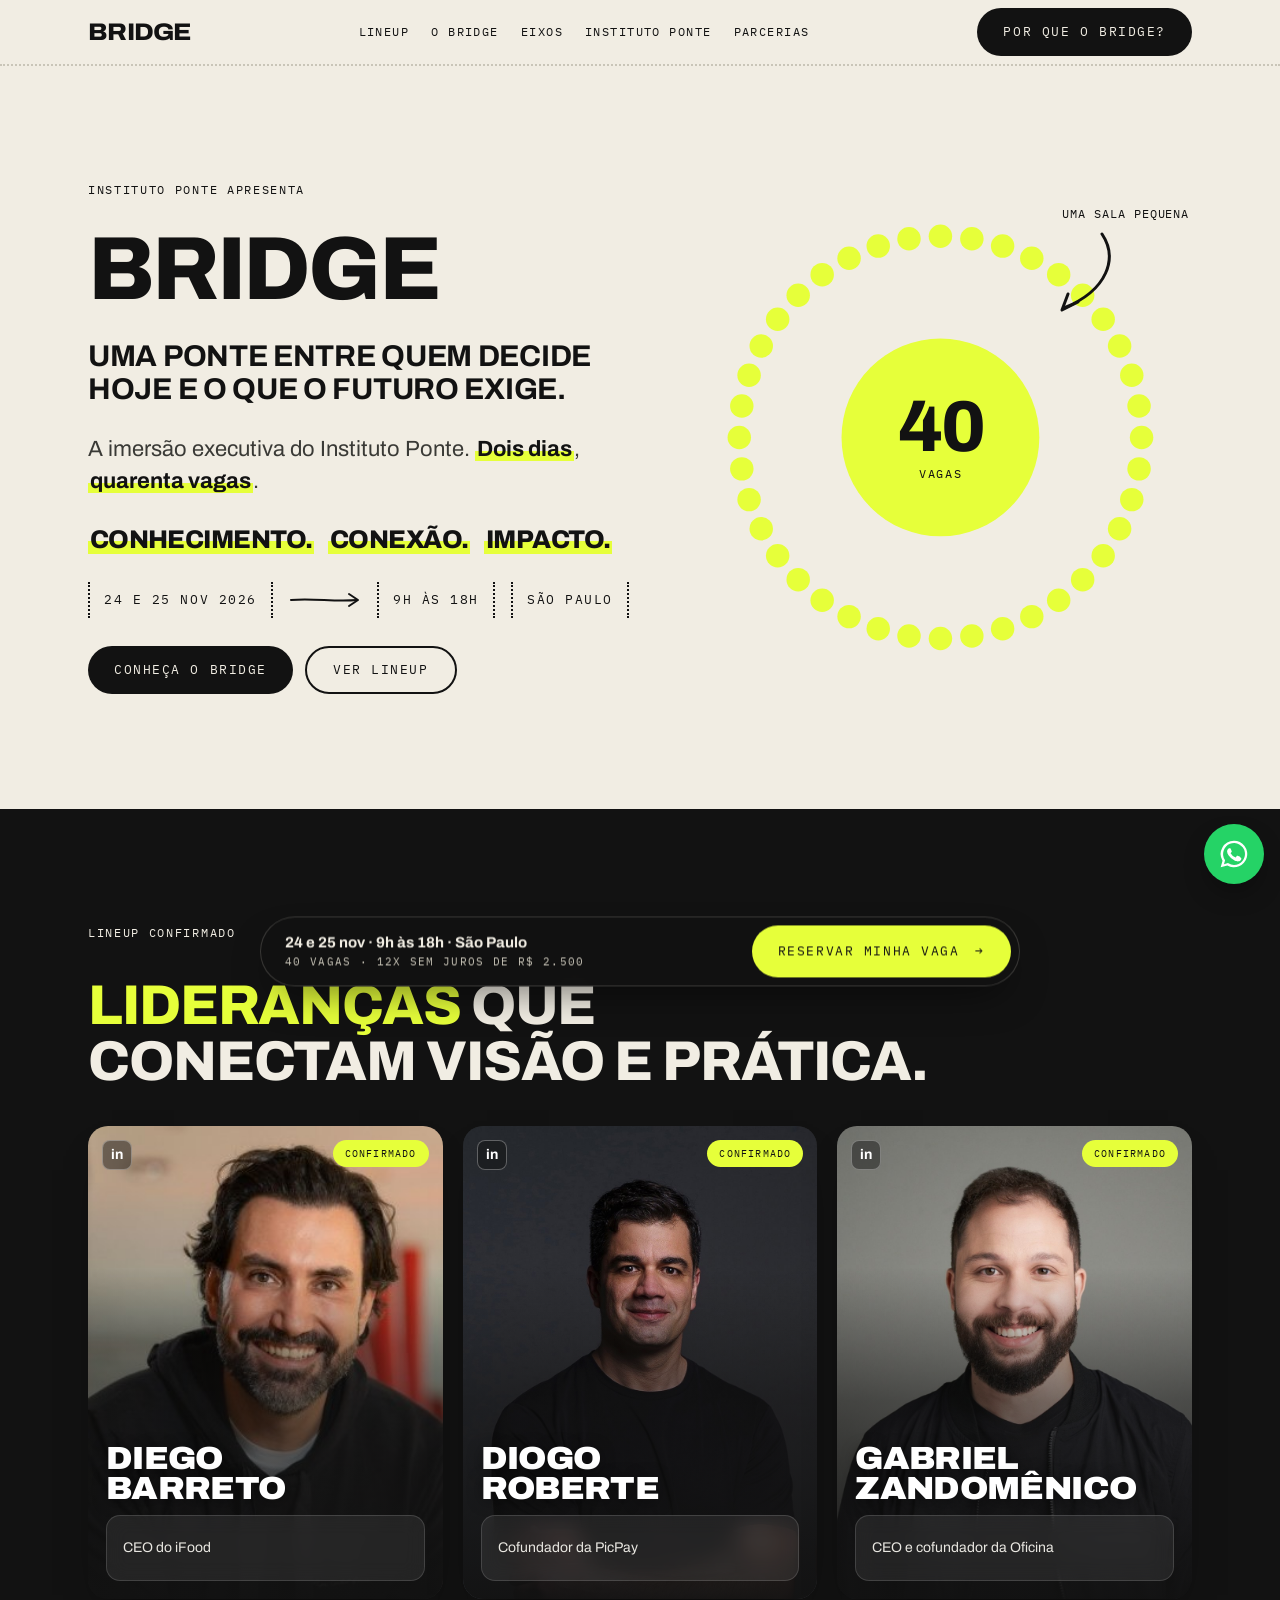
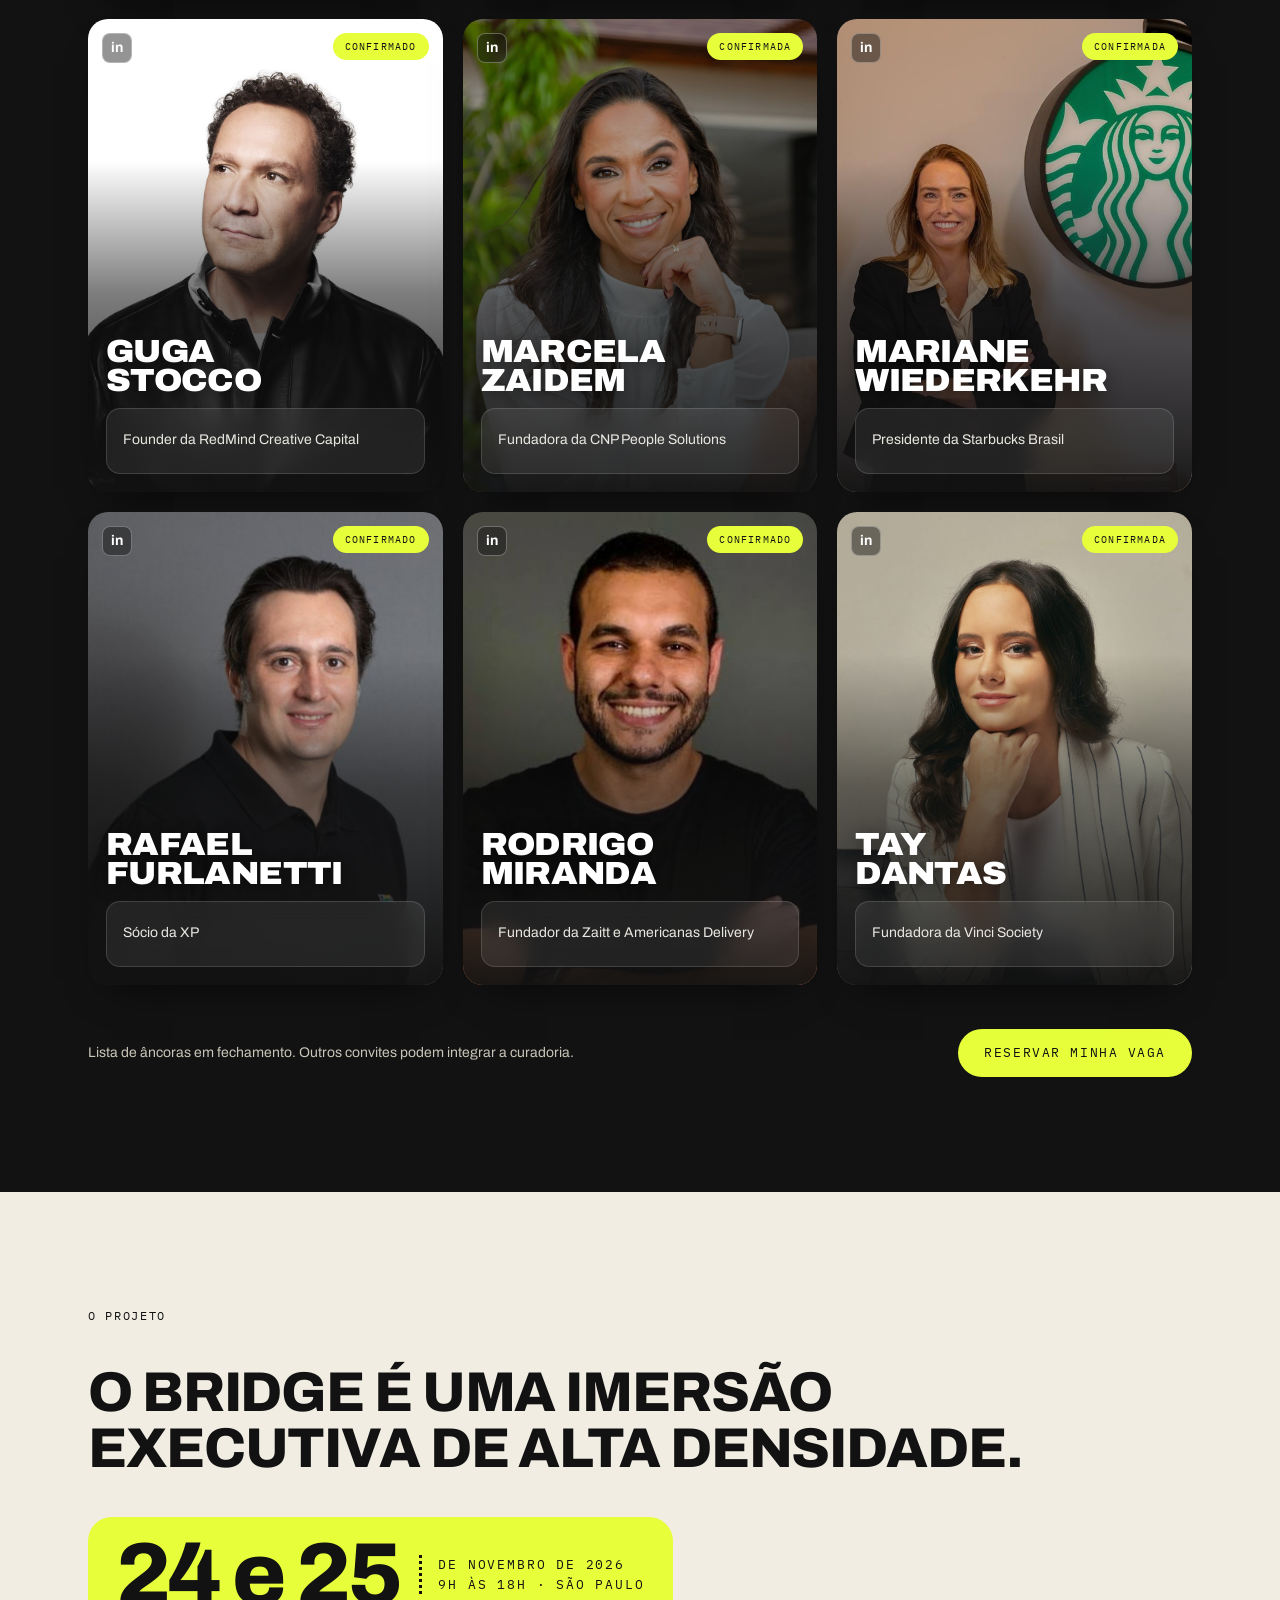
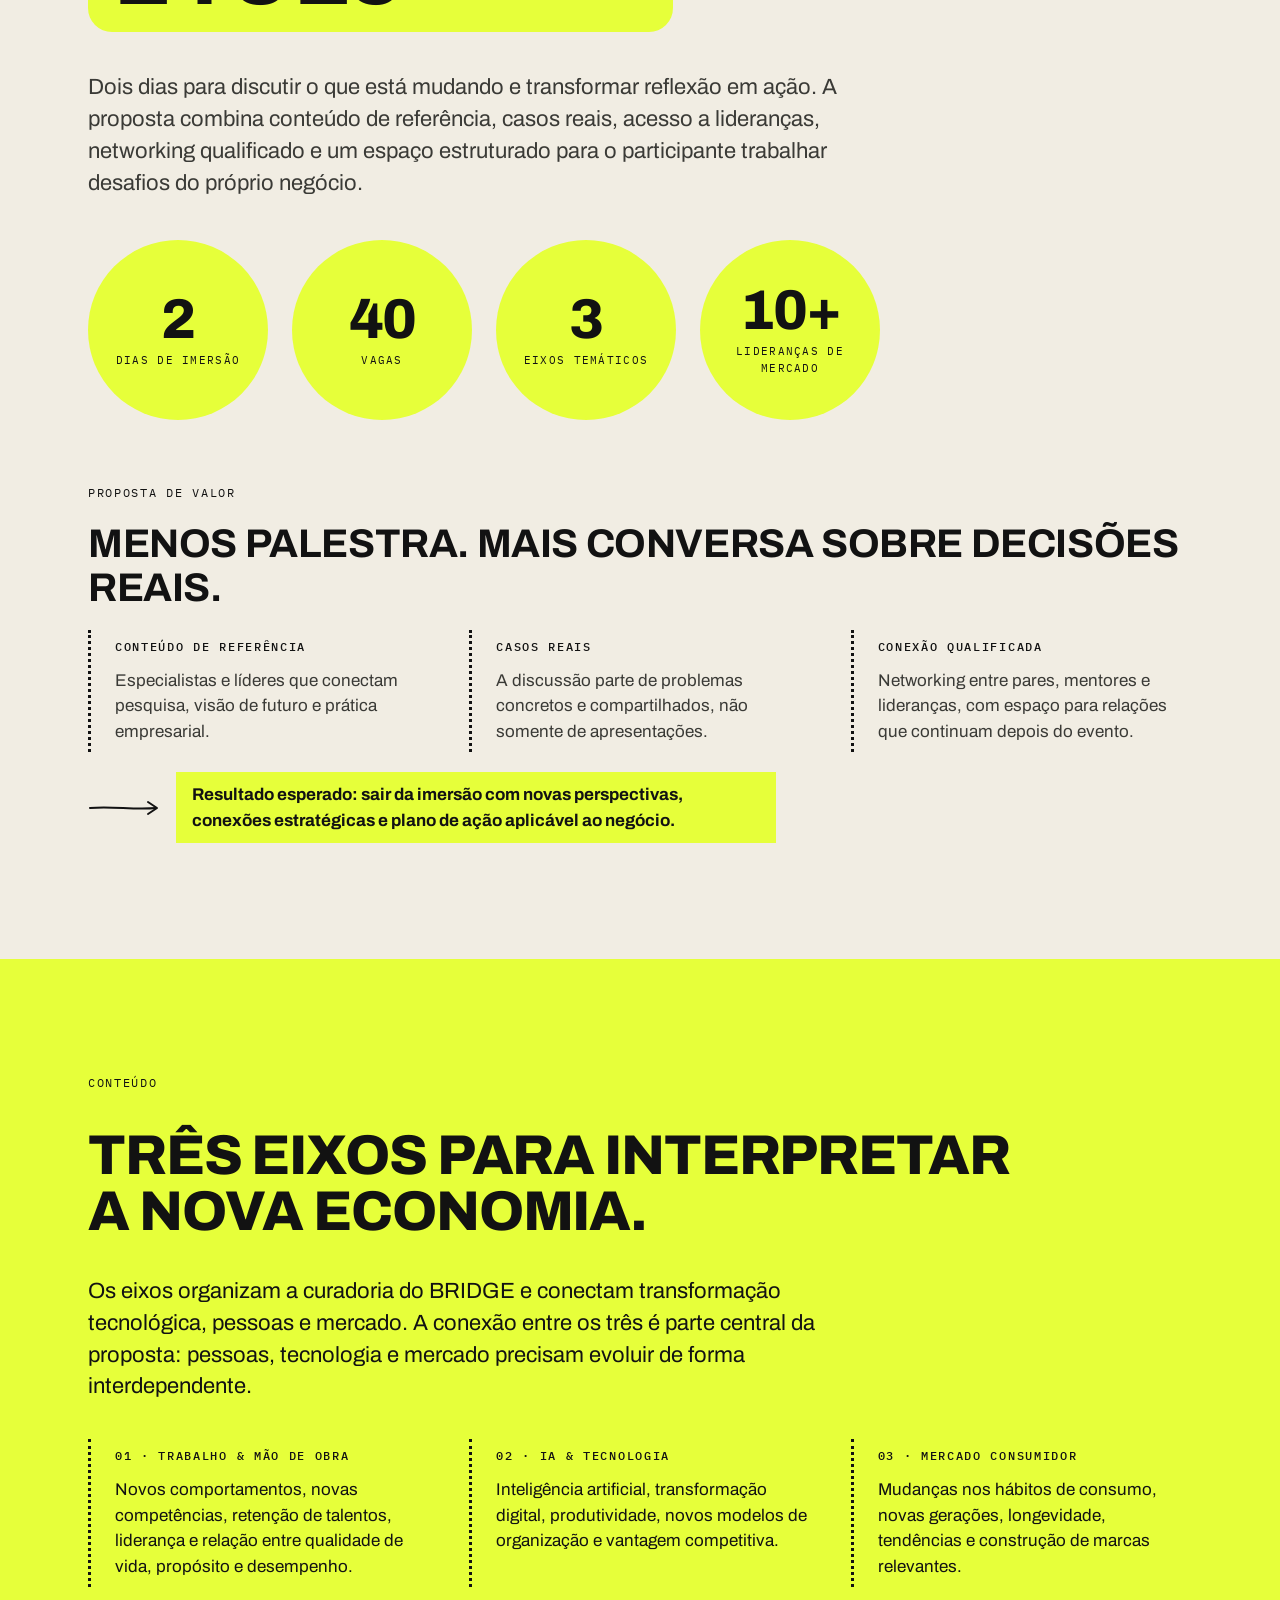
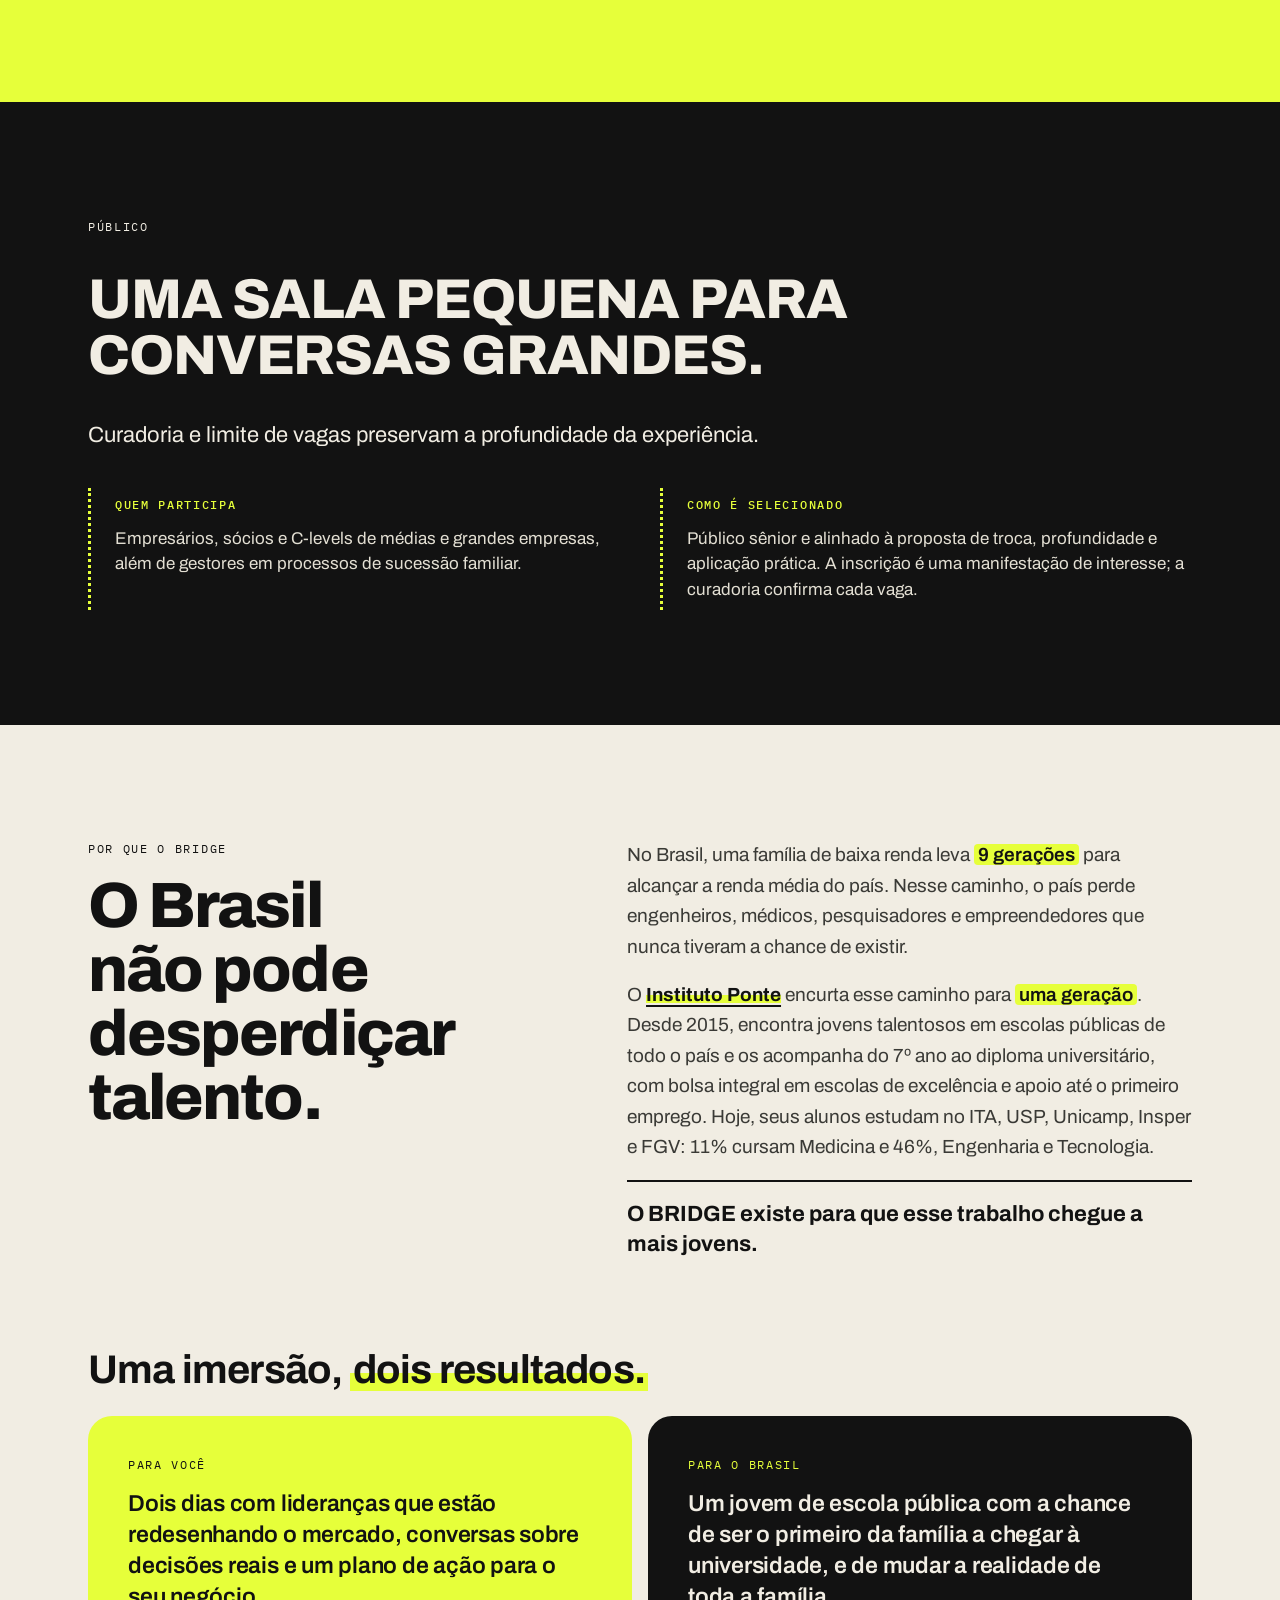
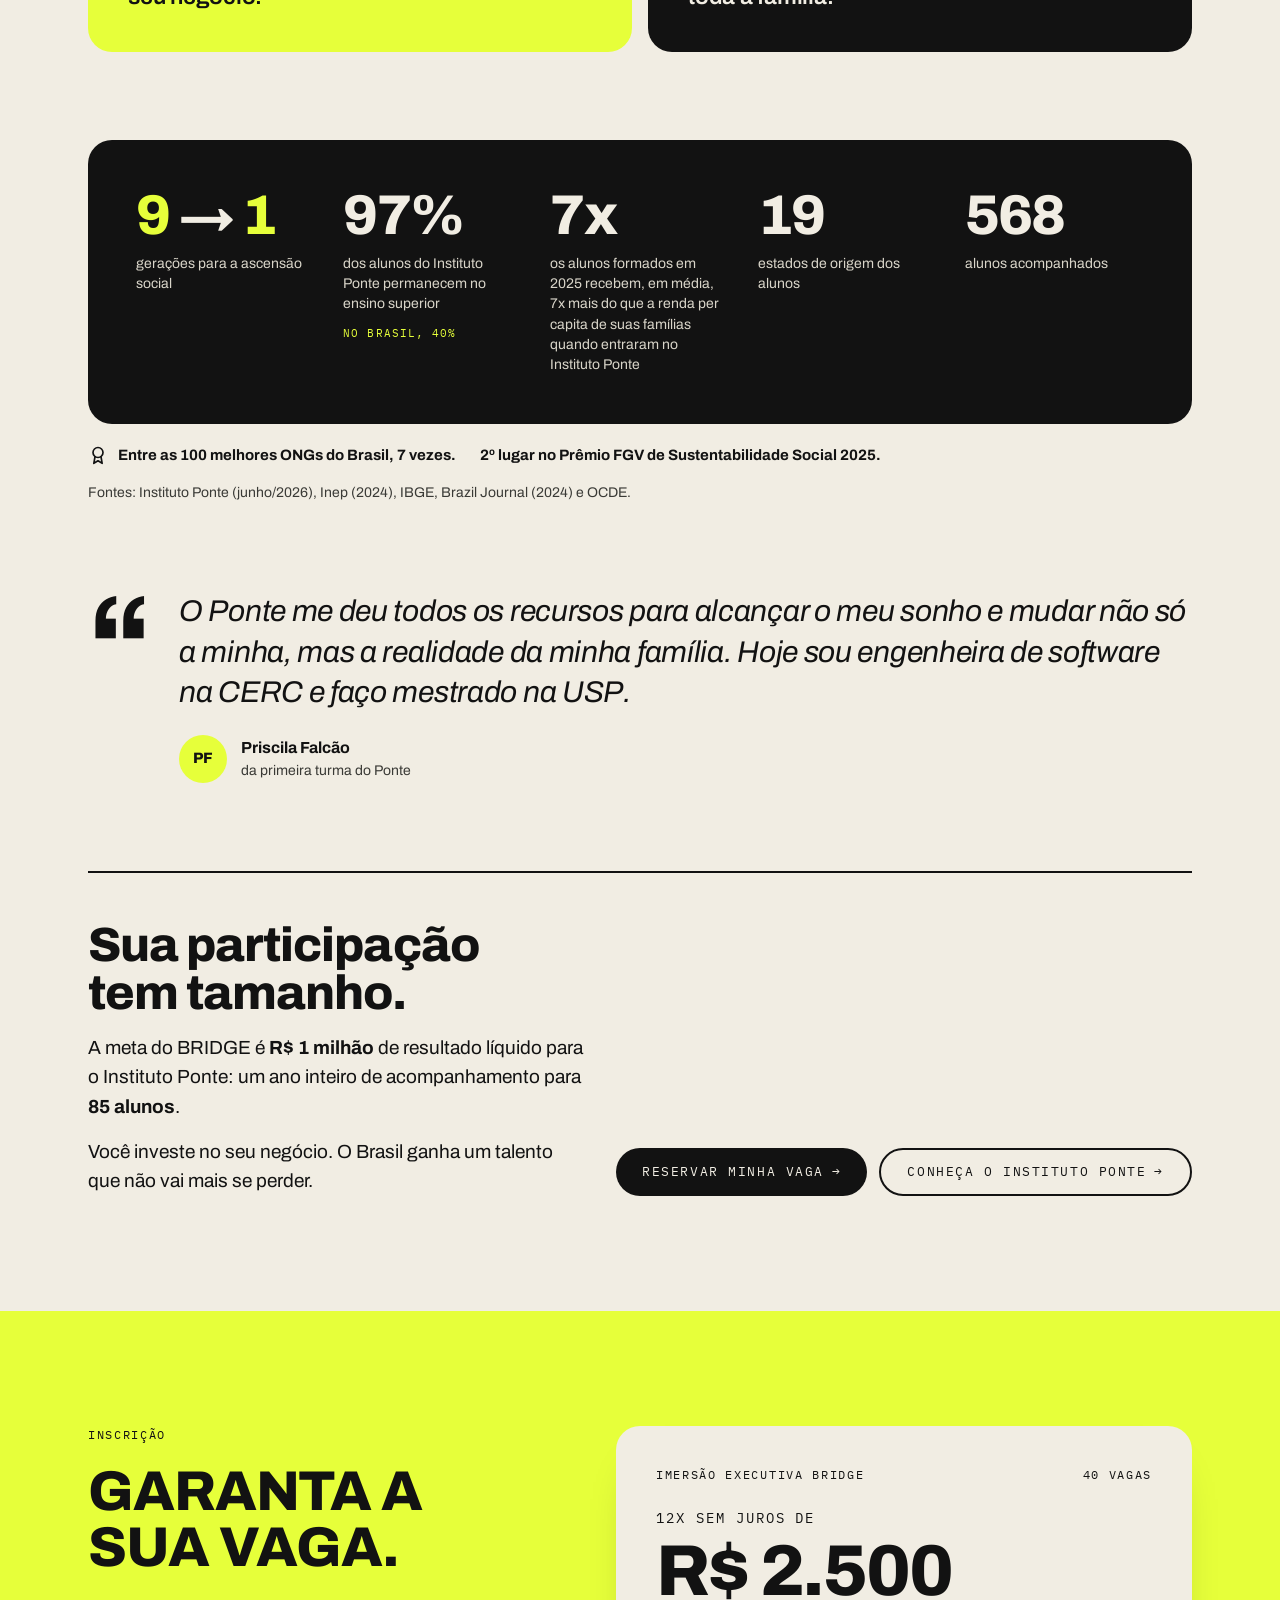
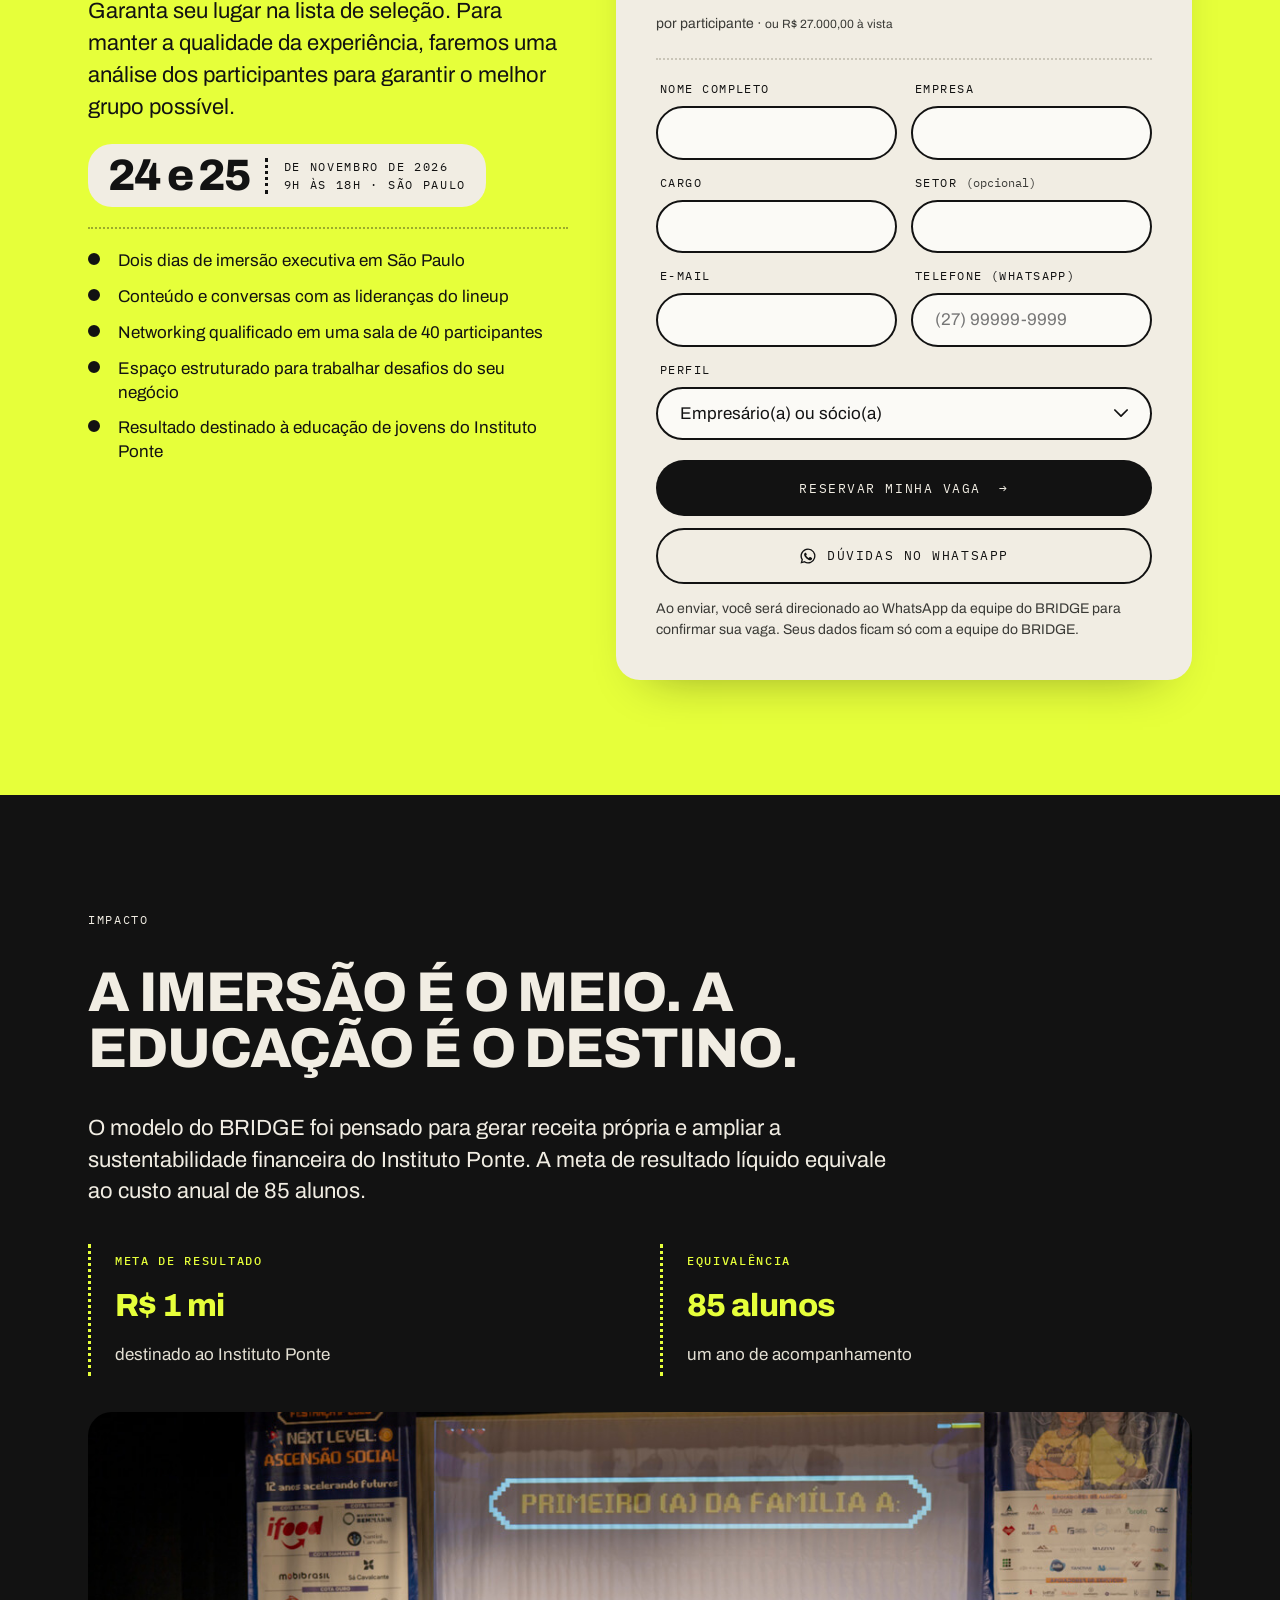
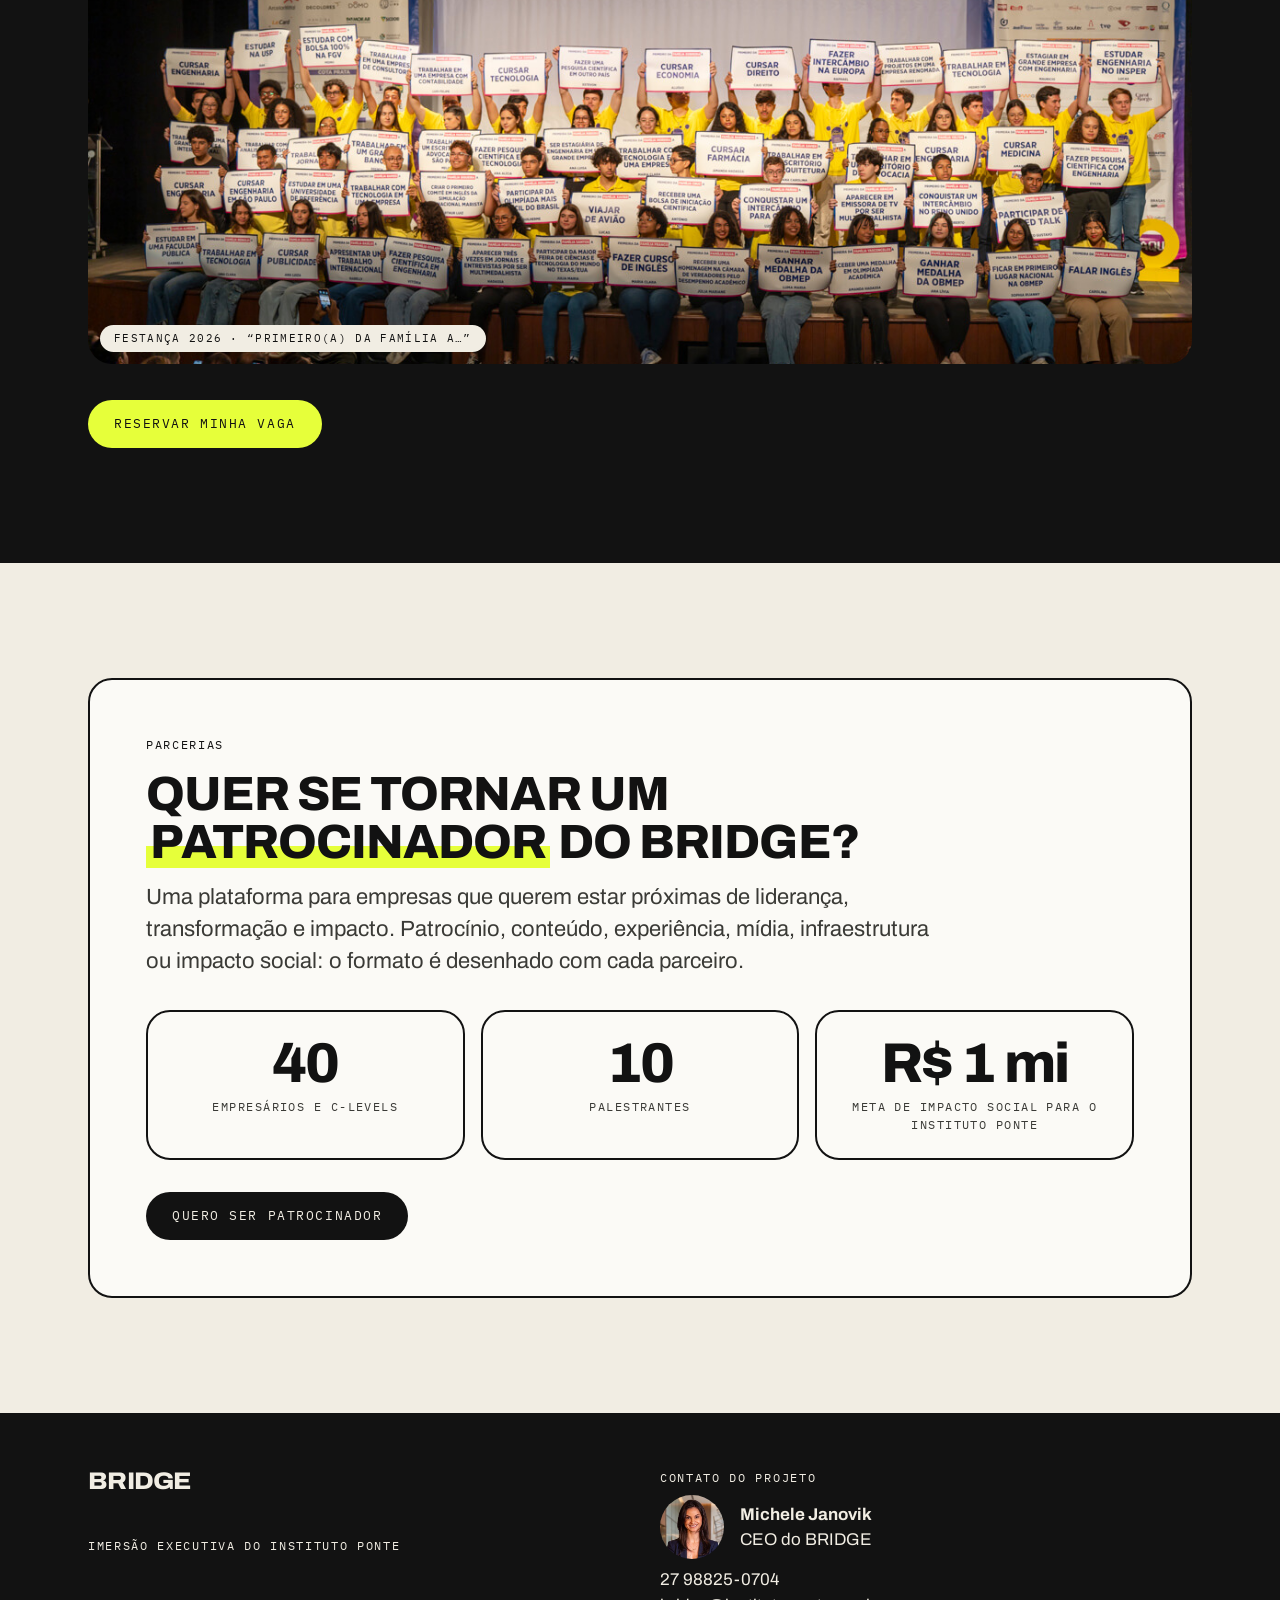
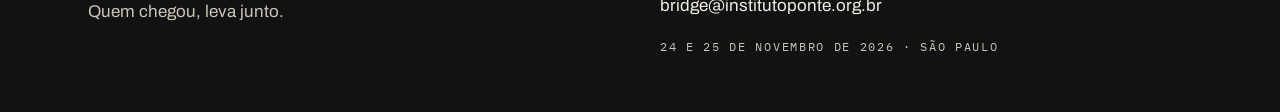
==== commit 51bd1448: "Lineup: novas fotos de Guga Stocco, Marcela Zaidem e Gabriel Zandomênico; cargo do Guga Co-Authored-" ====
--- a/index.html
+++ b/index.html
@@ -96,13 +96,13 @@
           <span class="speaker-card__role">CEO e cofundador da Oficina</span>
         </span>
       </a>
-      <a class="speaker-card" href="https://www.linkedin.com/in/gstocco/" target="_blank" rel="noopener" aria-label="Guga Stocco, Membro do Conselho da TOTVS: ver perfil no LinkedIn (abre em nova aba)">
+      <a class="speaker-card" href="https://www.linkedin.com/in/gstocco/" target="_blank" rel="noopener" aria-label="Guga Stocco, Founder da RedMind Creative Capital: ver perfil no LinkedIn (abre em nova aba)">
         <img src="assets/lineup/guga-stocco.jpg" alt="" loading="lazy" width="900" height="1200">
         <span class="speaker-card__status">Confirmado</span>
         <span class="speaker-card__in" aria-hidden="true">in</span>
         <span class="speaker-card__body">
           <span class="speaker-card__name">Guga<br>Stocco</span>
-          <span class="speaker-card__role">Membro do Conselho da TOTVS</span>
+          <span class="speaker-card__role">Founder da RedMind Creative Capital</span>
         </span>
       </a>
       <a class="speaker-card" href="https://www.linkedin.com/in/marcela-zaidem/" target="_blank" rel="noopener" aria-label="Marcela Zaidem, Fundadora da CNP People Solutions: ver perfil no LinkedIn (abre em nova aba)">
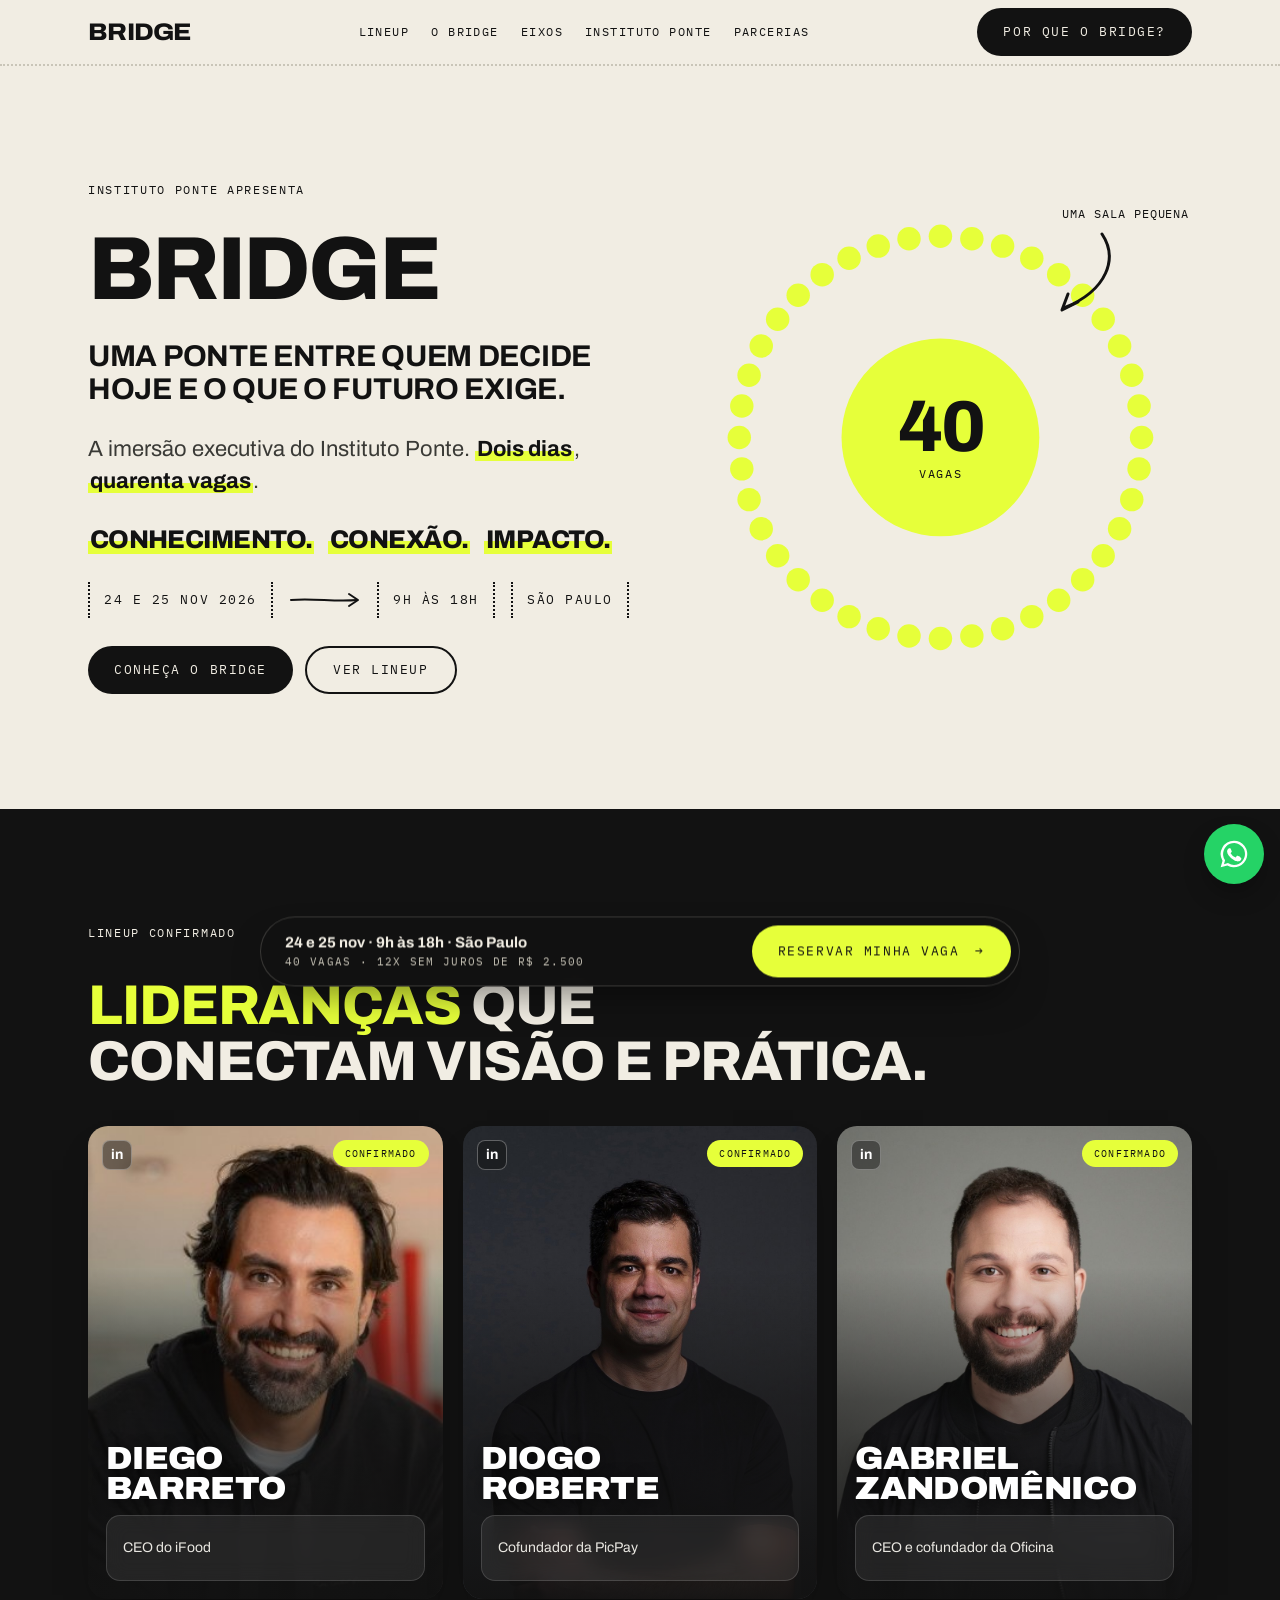
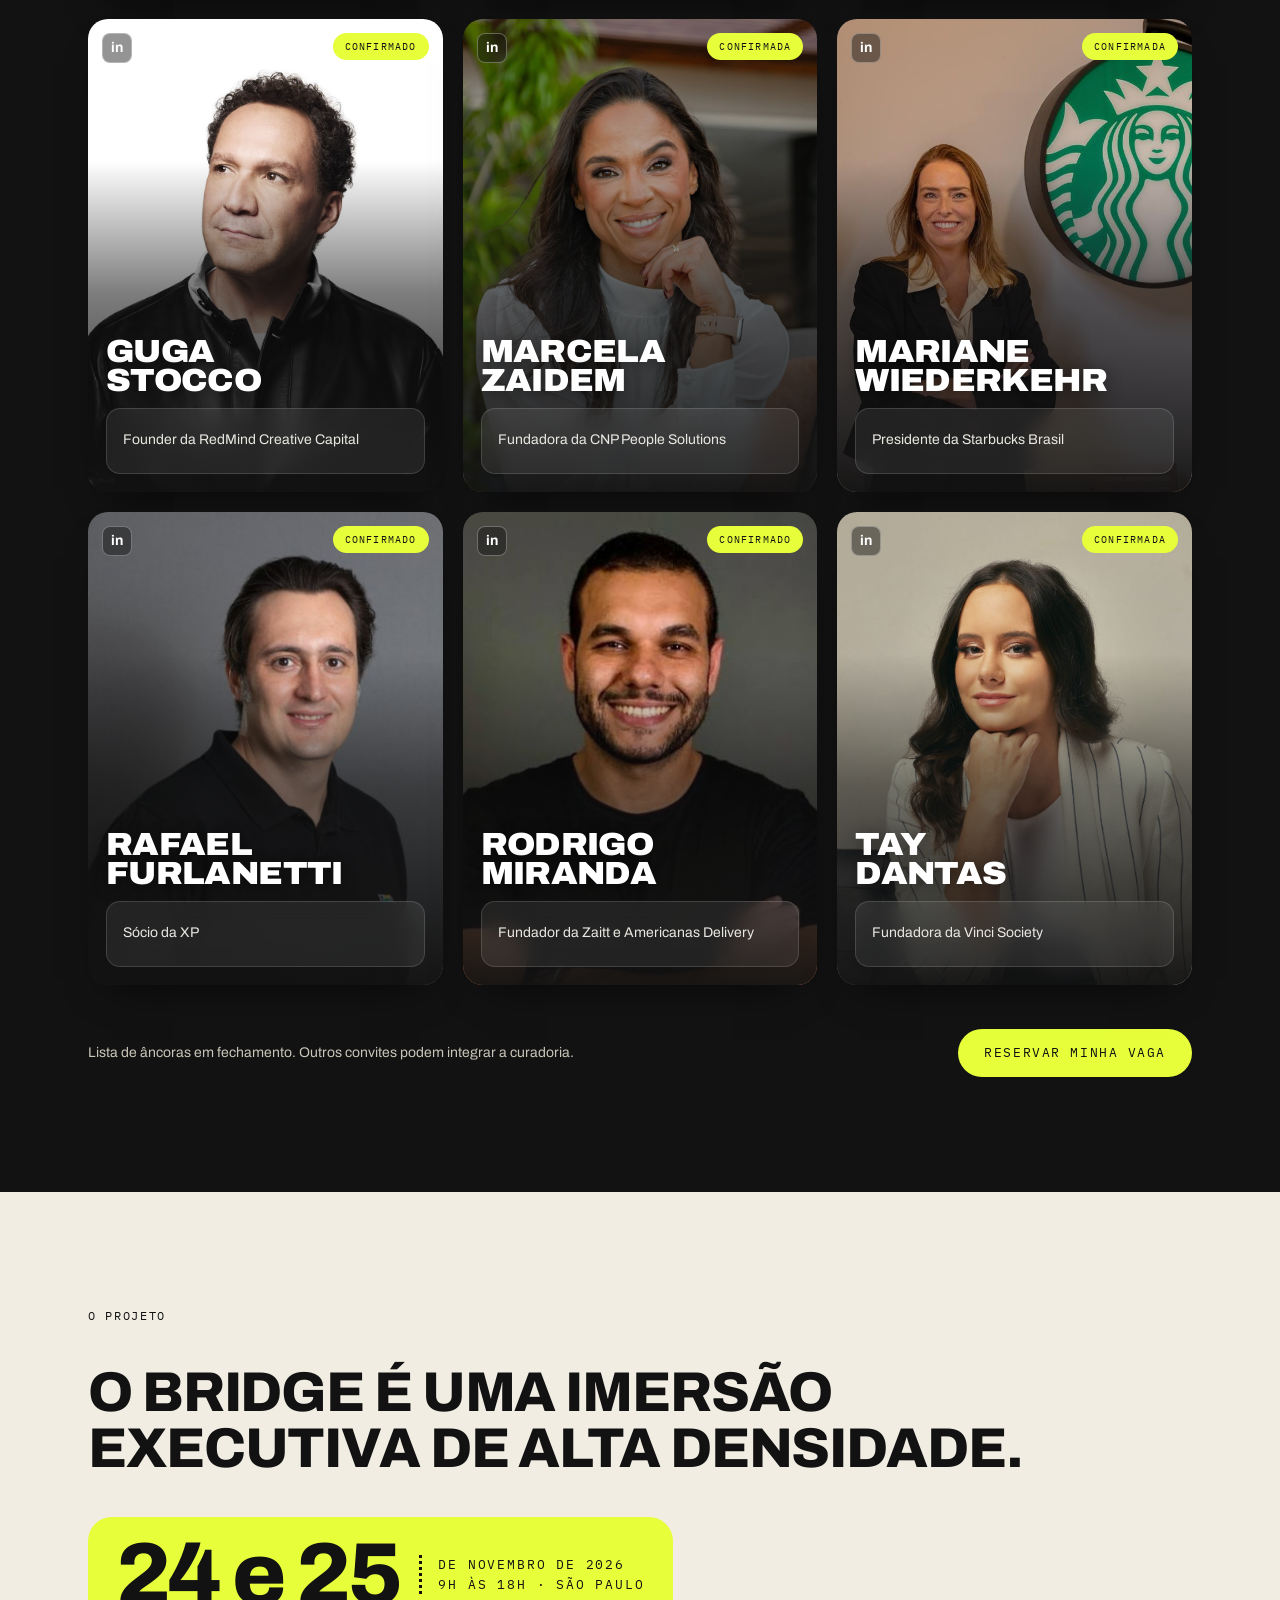
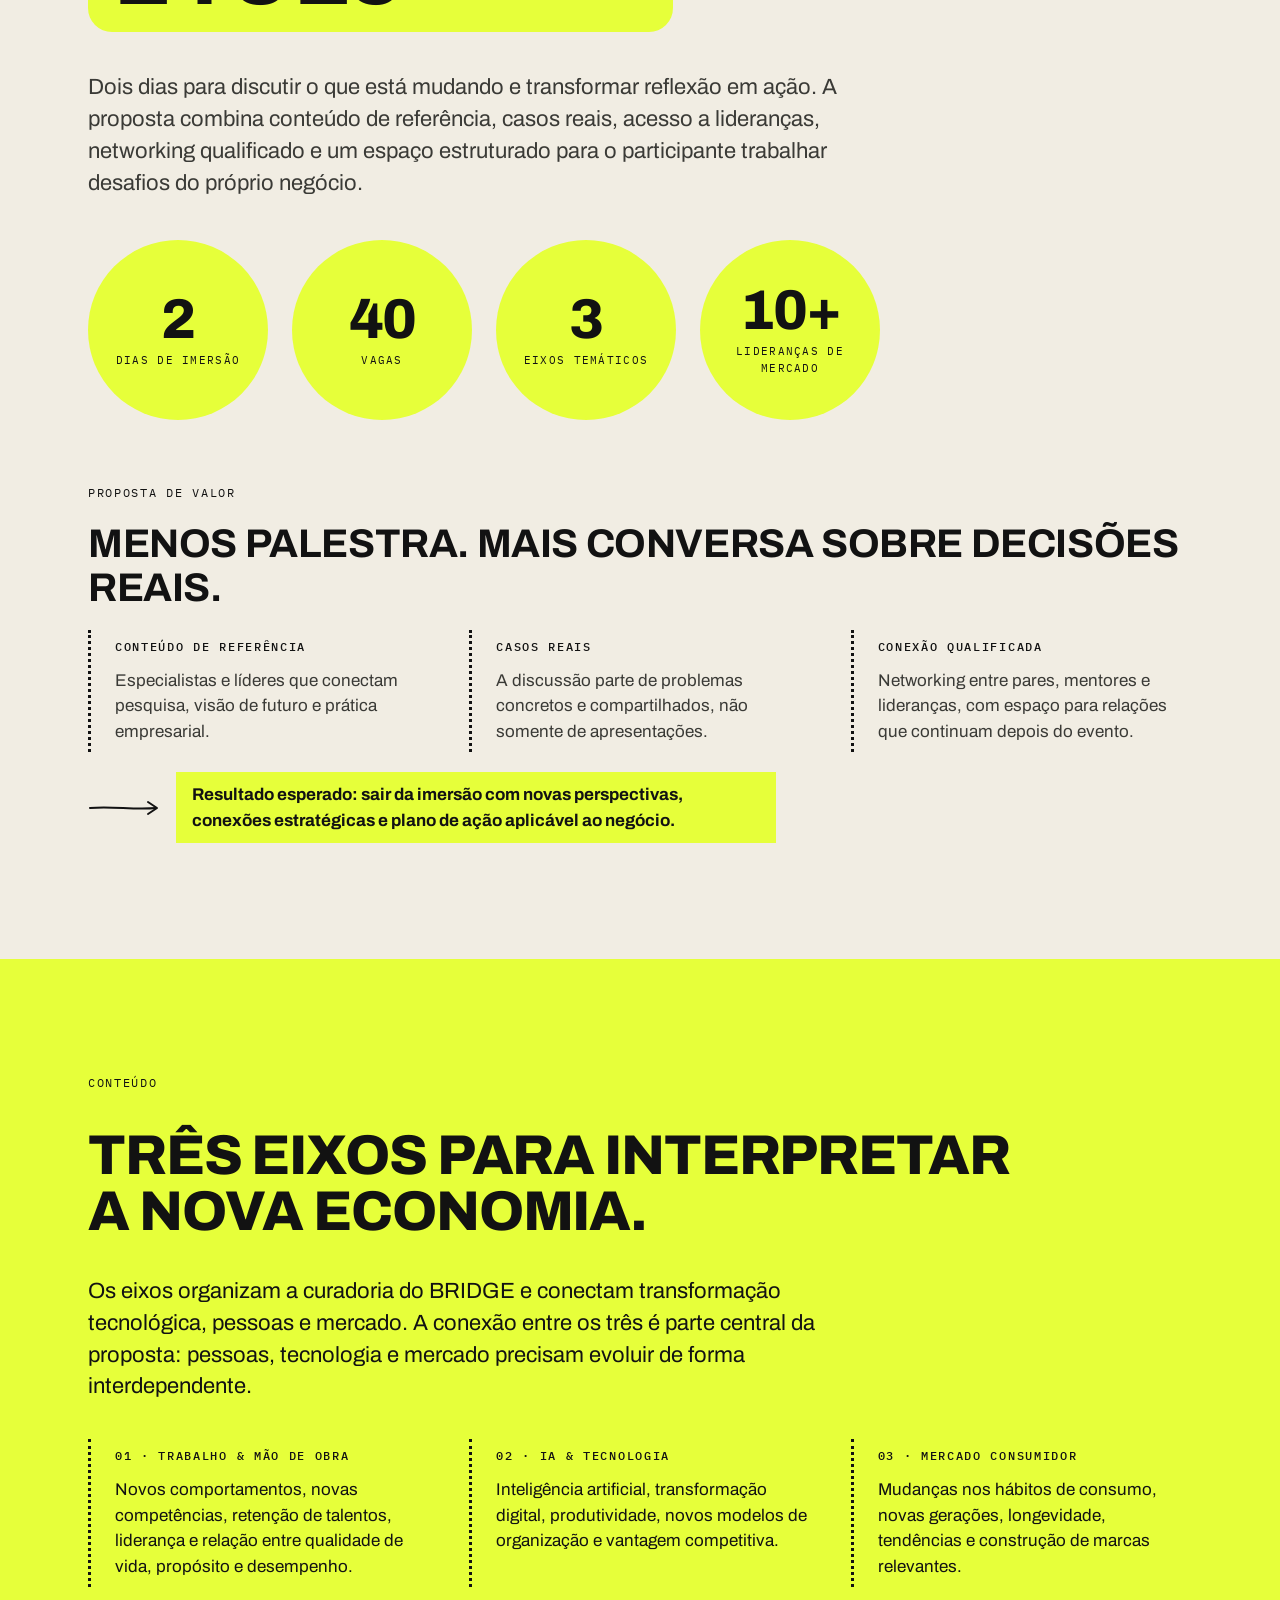
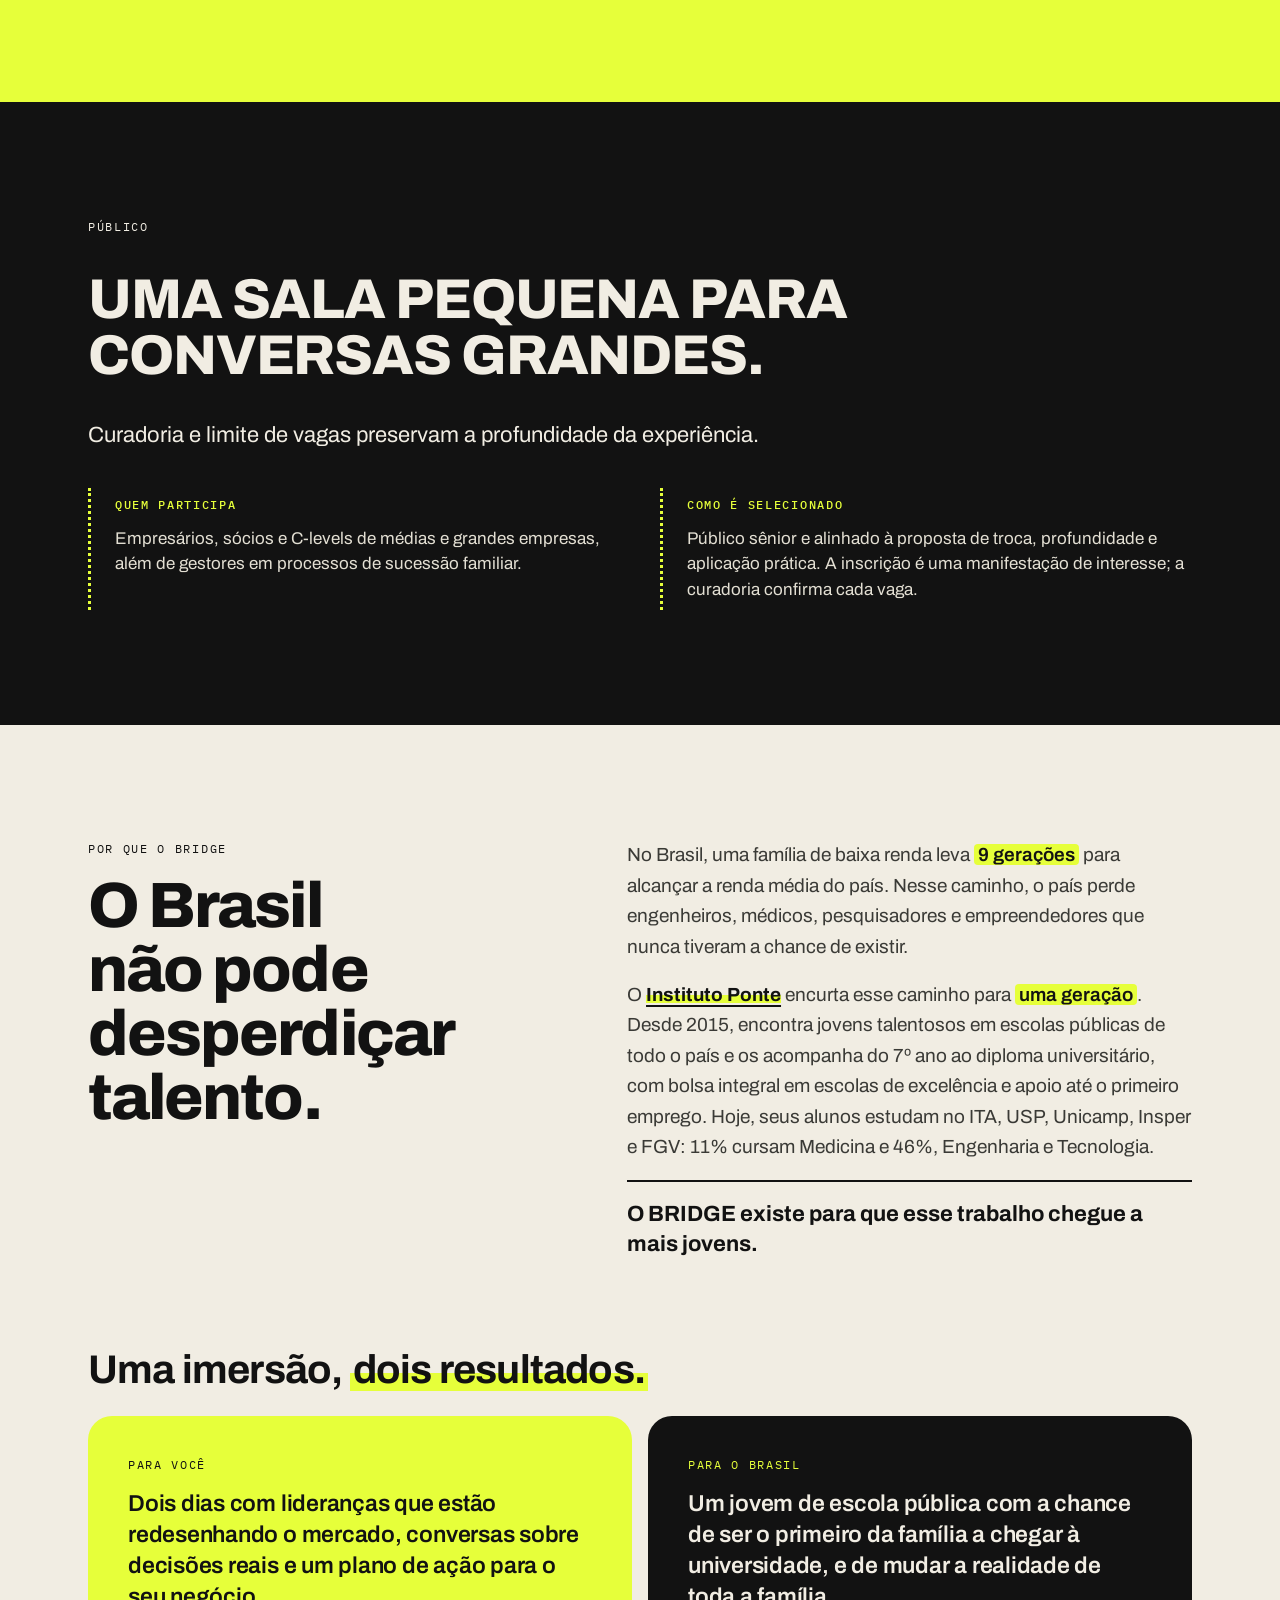
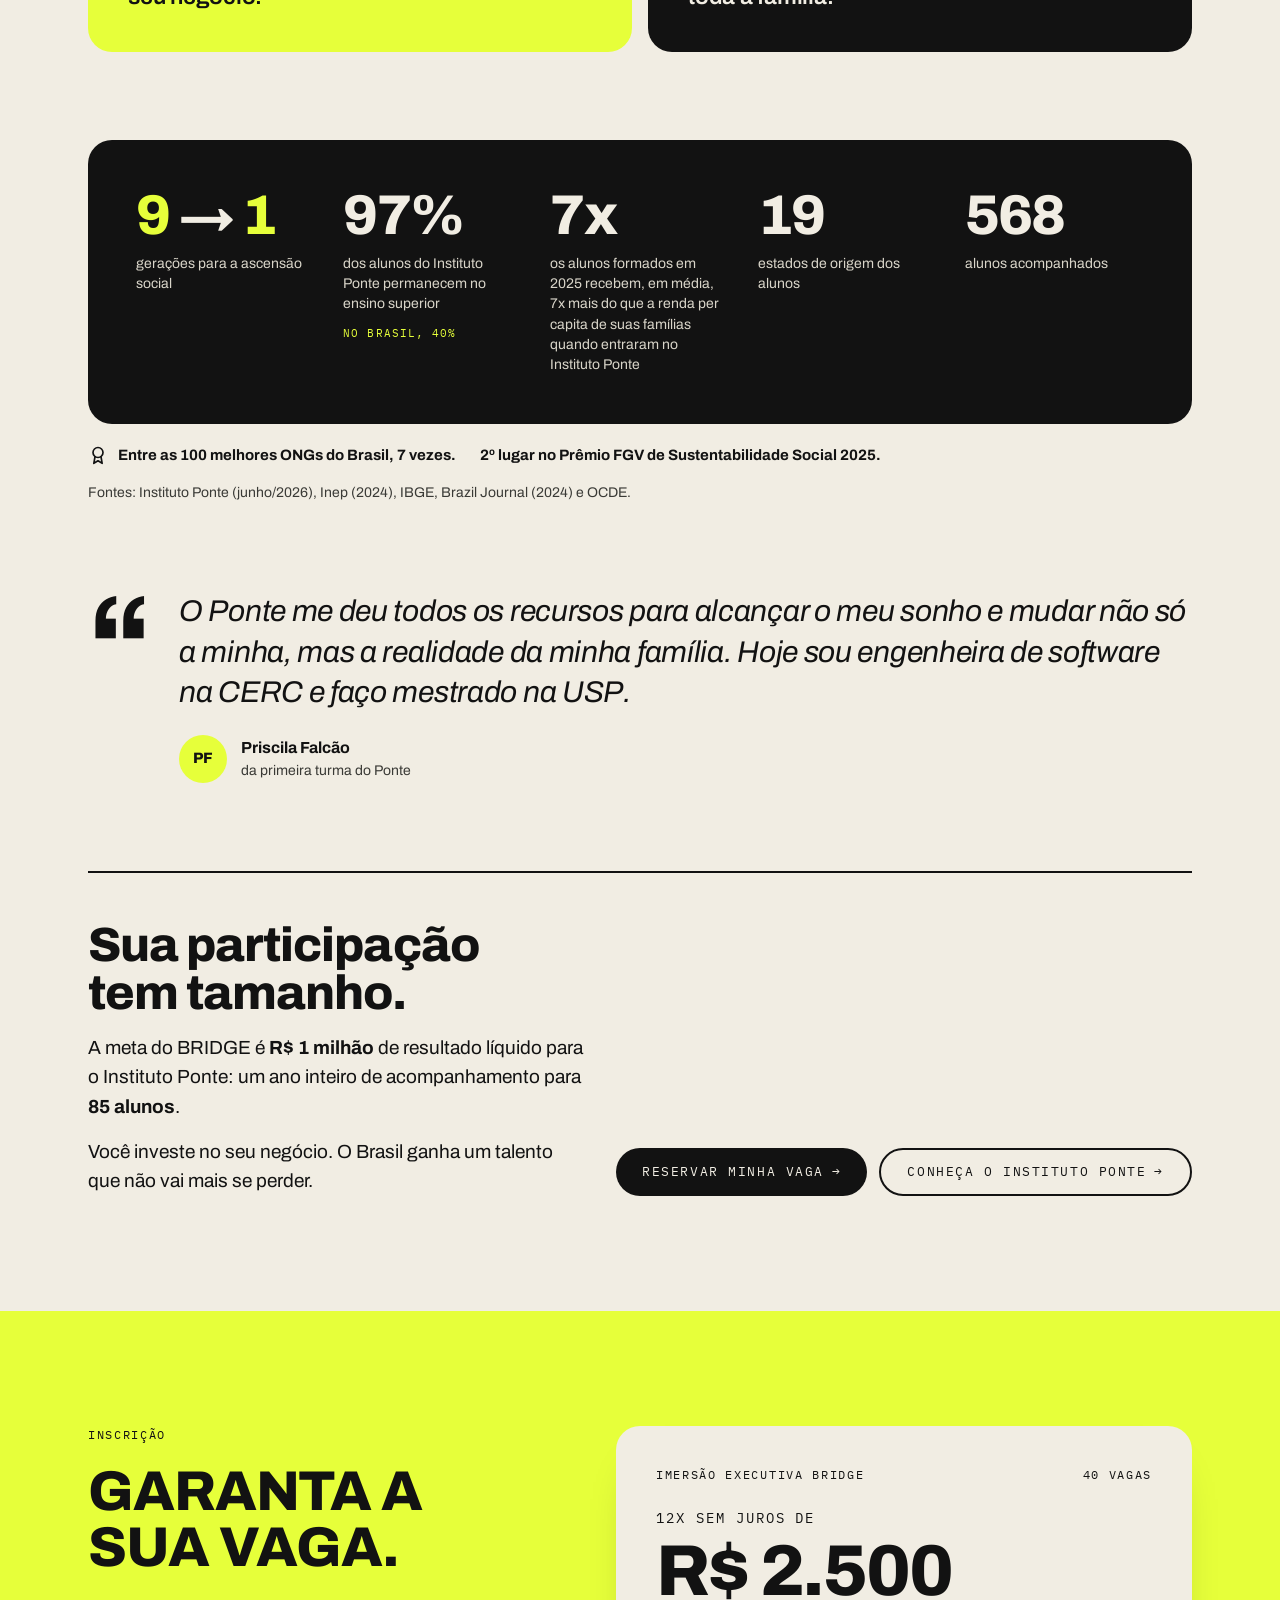
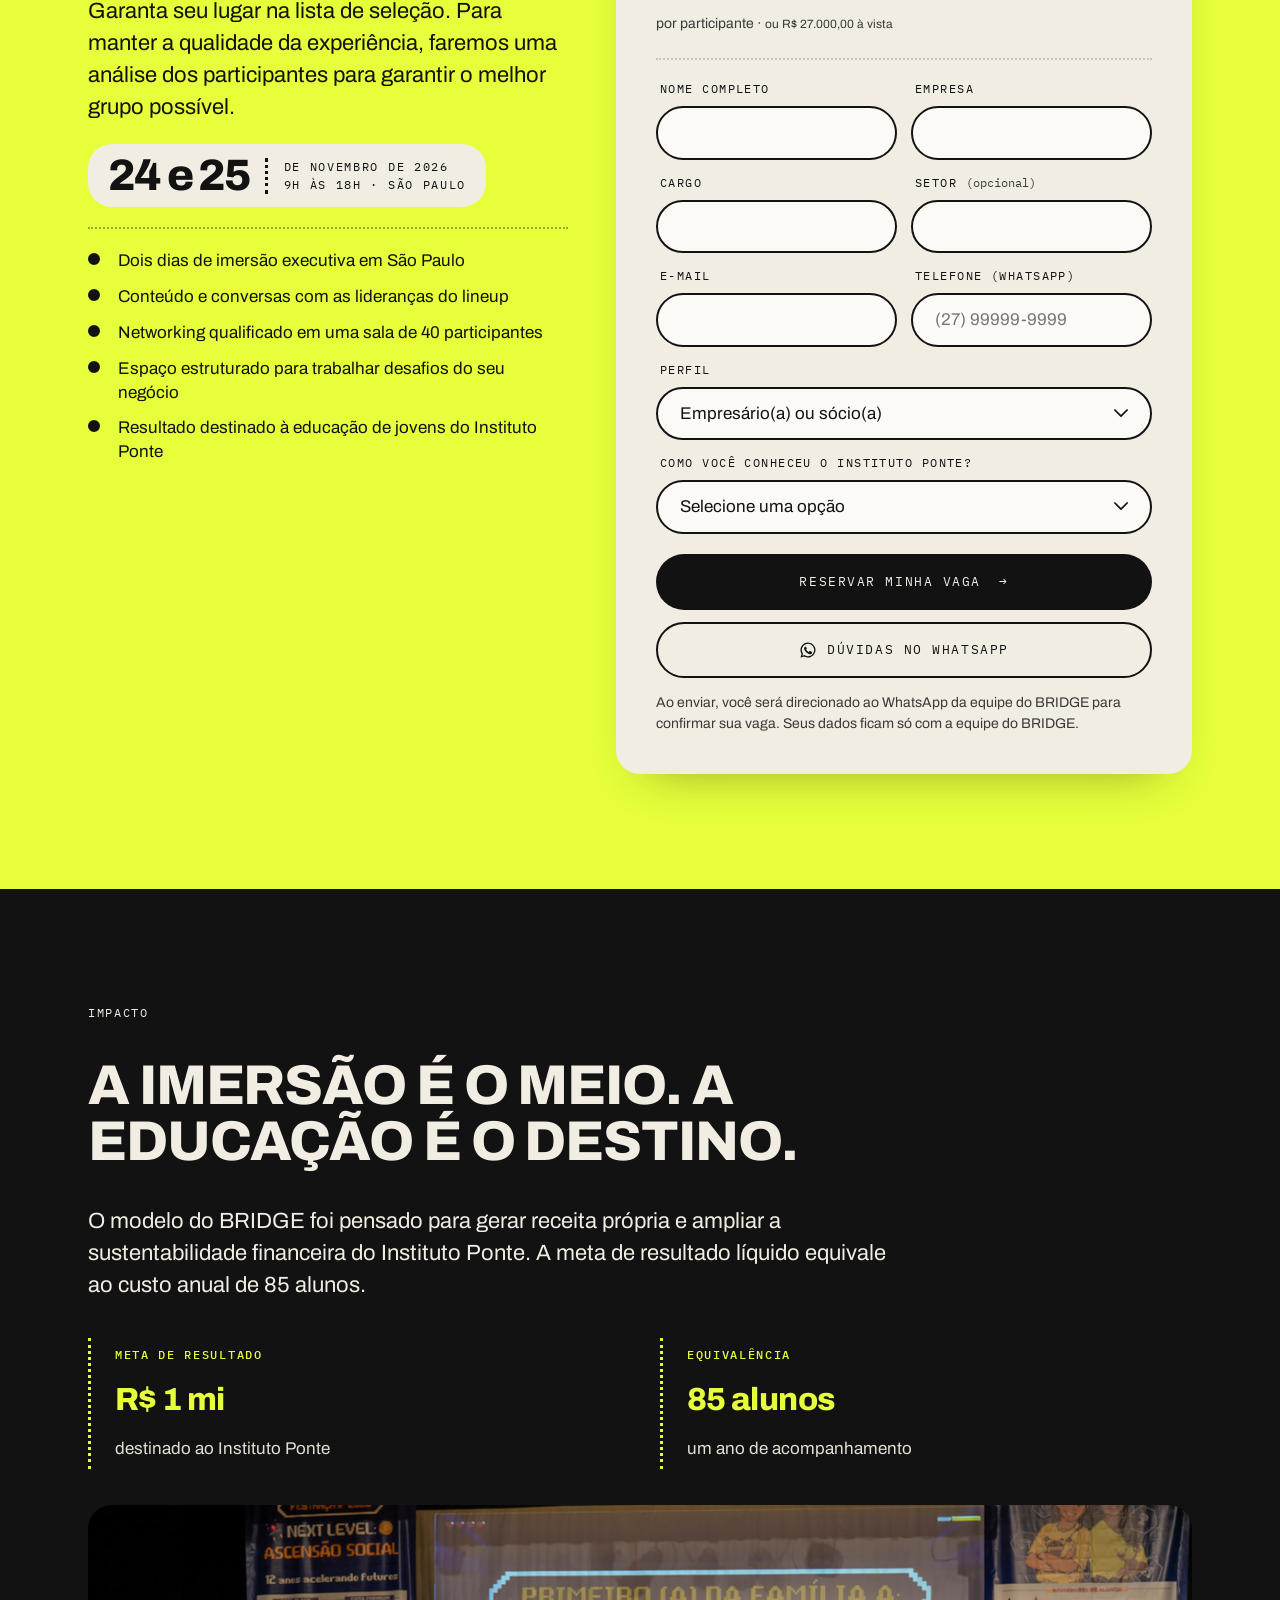
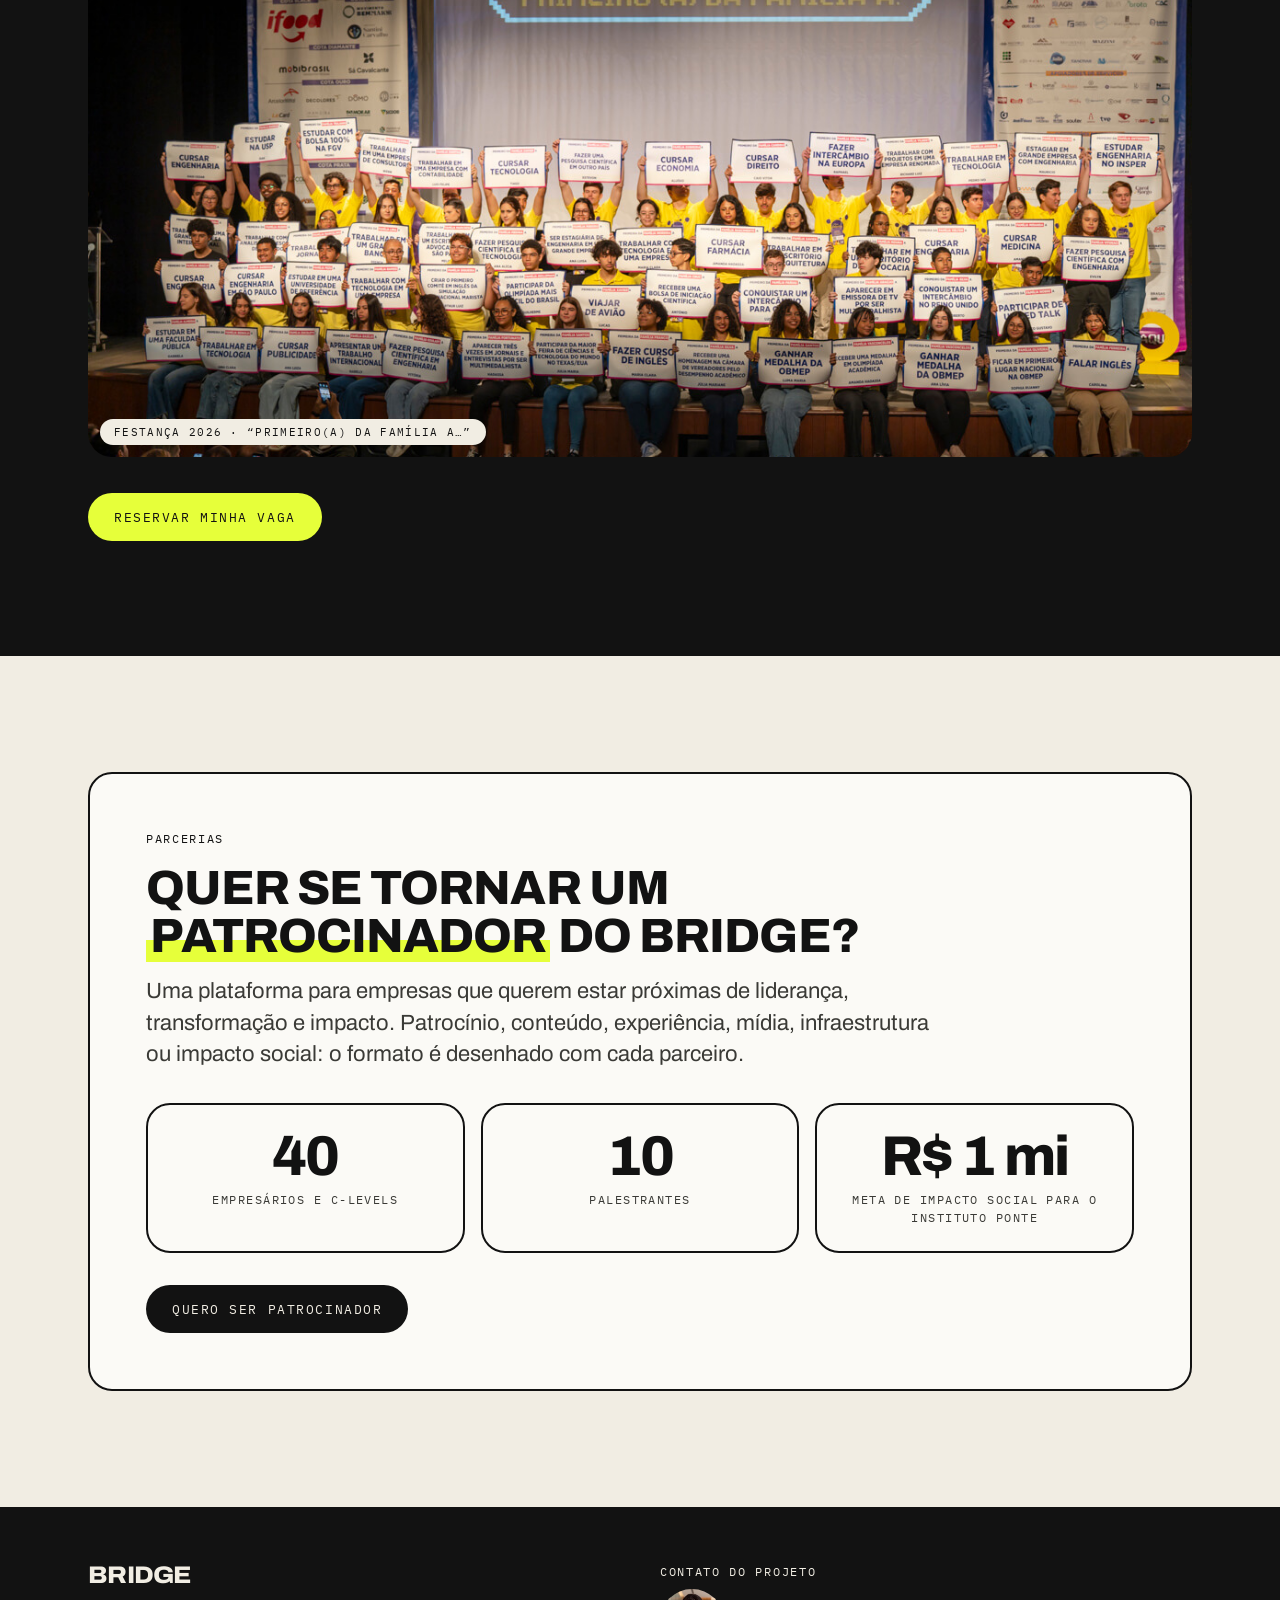
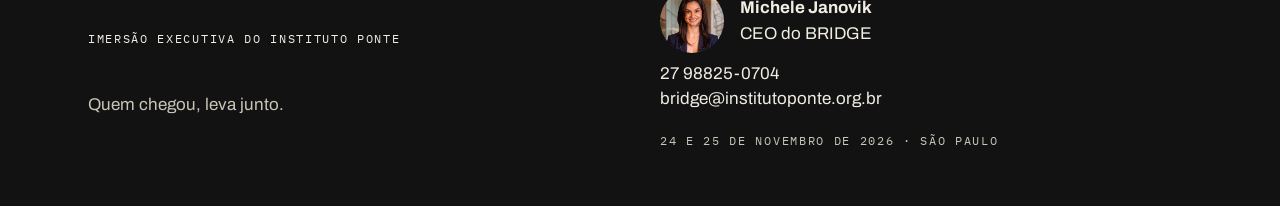
==== commit 38b75426: "Formulário: campo "Como você conheceu o Instituto Ponte?" com opção Outro; script da planilha grava " ====
--- a/index.html
+++ b/index.html
@@ -304,6 +304,8 @@
         <div class="field"><label for="lead-telefone">Telefone (WhatsApp)</label><input id="lead-telefone" name="telefone" type="tel" autocomplete="tel" inputmode="tel" placeholder="(27) 99999-9999" required></div>
         <div class="field field--full"><label for="lead-perfil">Perfil</label><select id="lead-perfil" name="perfil"><option>Empresário(a) ou sócio(a)</option><option>C-level de média ou grande empresa</option><option>Gestor(a) em sucessão familiar</option><option>Outro</option></select></div>
         <div class="field field--full" id="lead-perfil-outro-campo" hidden><label for="lead-perfil-outro">Qual é o seu perfil?</label><input id="lead-perfil-outro" name="perfil_outro" type="text" placeholder="Ex.: conselheiro(a), investidor(a), diretor(a) de área"></div>
+        <div class="field field--full"><label for="lead-origem">Como você conheceu o Instituto Ponte?</label><select id="lead-origem" name="origem" required><option value="" disabled selected>Selecione uma opção</option><option>LinkedIn</option><option>Instagram</option><option>Indicação de amigo ou colega</option><option>WhatsApp</option><option>Google</option><option>Imprensa ou notícia</option><option>Evento ou palestra</option><option>Já conhecia o Instituto Ponte</option><option>Outro</option></select></div>
+        <div class="field field--full" id="lead-origem-outro-campo" hidden><label for="lead-origem-outro">Como você conheceu?</label><input id="lead-origem-outro" name="origem_outro" type="text" placeholder="Conte pra gente como chegou até o Instituto Ponte"></div>
         <p class="form-error field--full" id="lead-erro" role="alert" hidden>Preencha os campos destacados para continuar.</p>
         <div class="ticket-actions field--full">
           <button class="btn" type="submit" id="lead-submit">Reservar minha vaga <span aria-hidden="true">→</span></button>
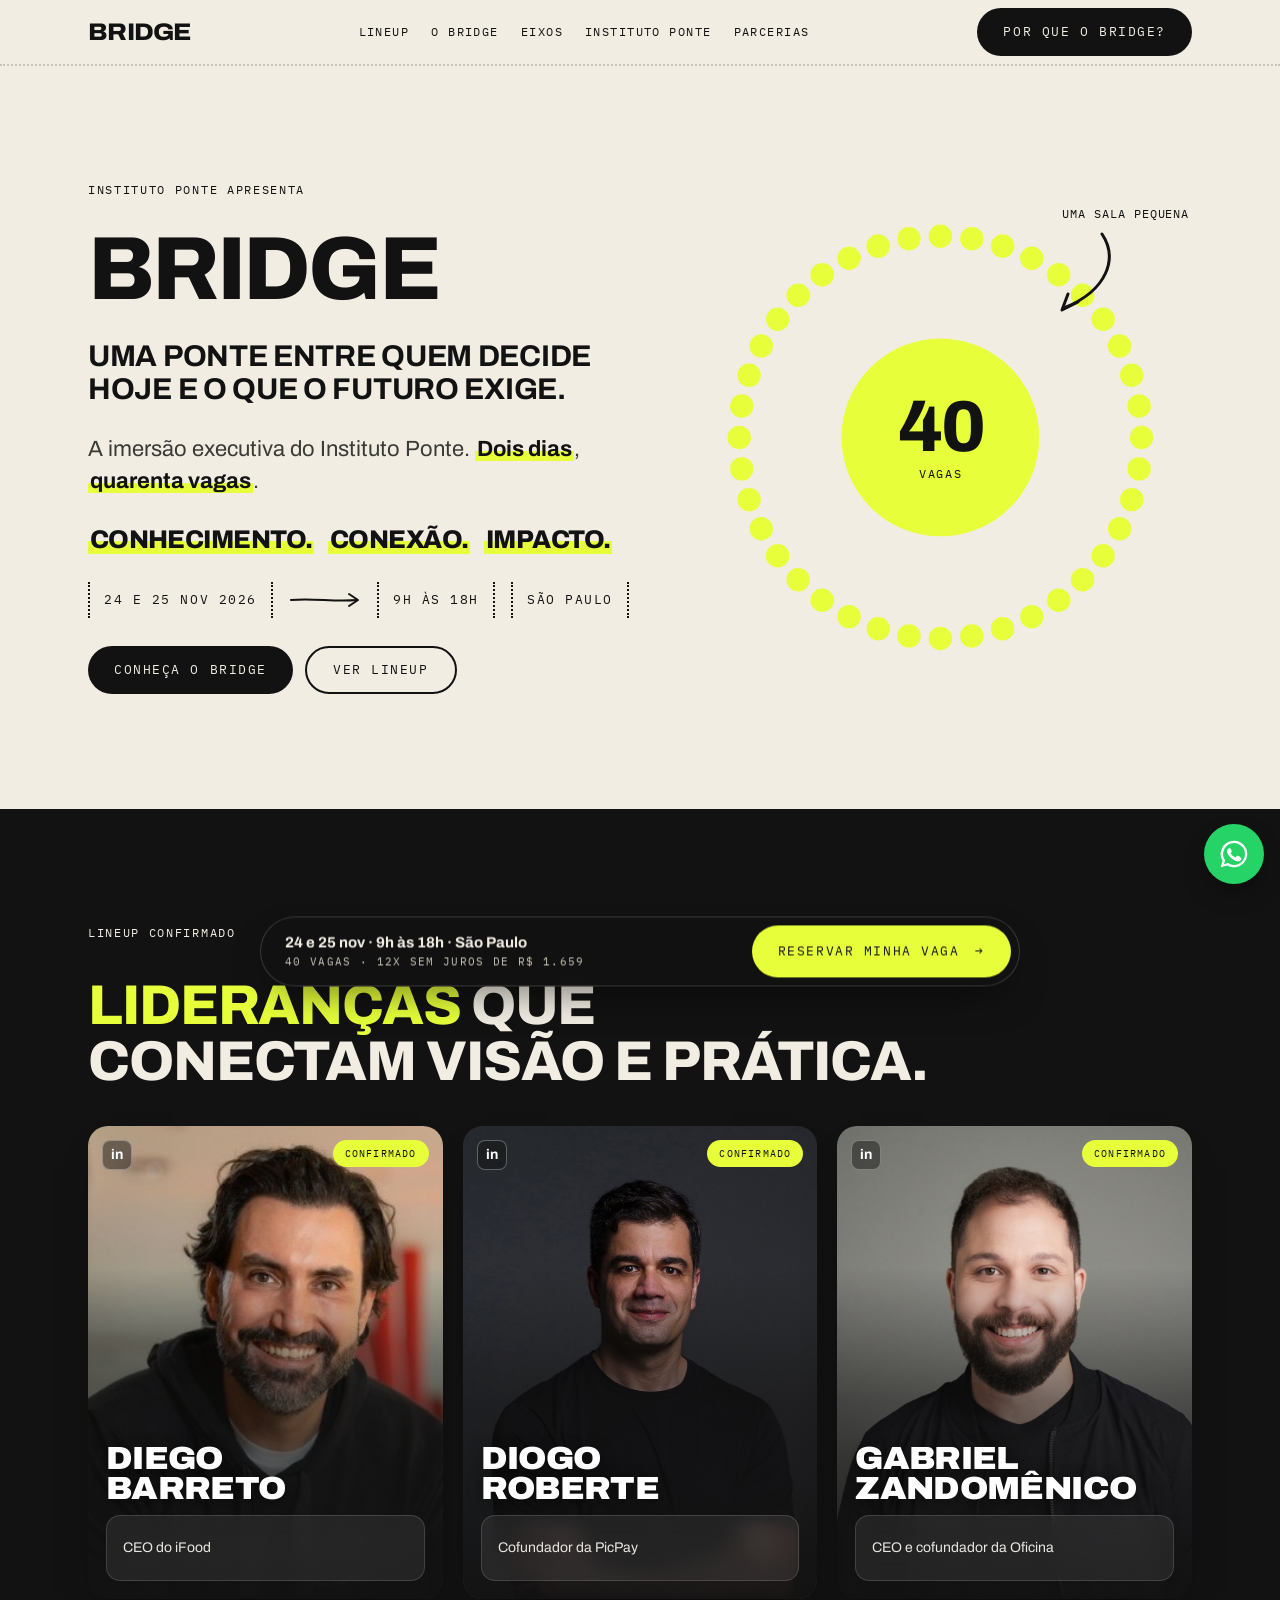
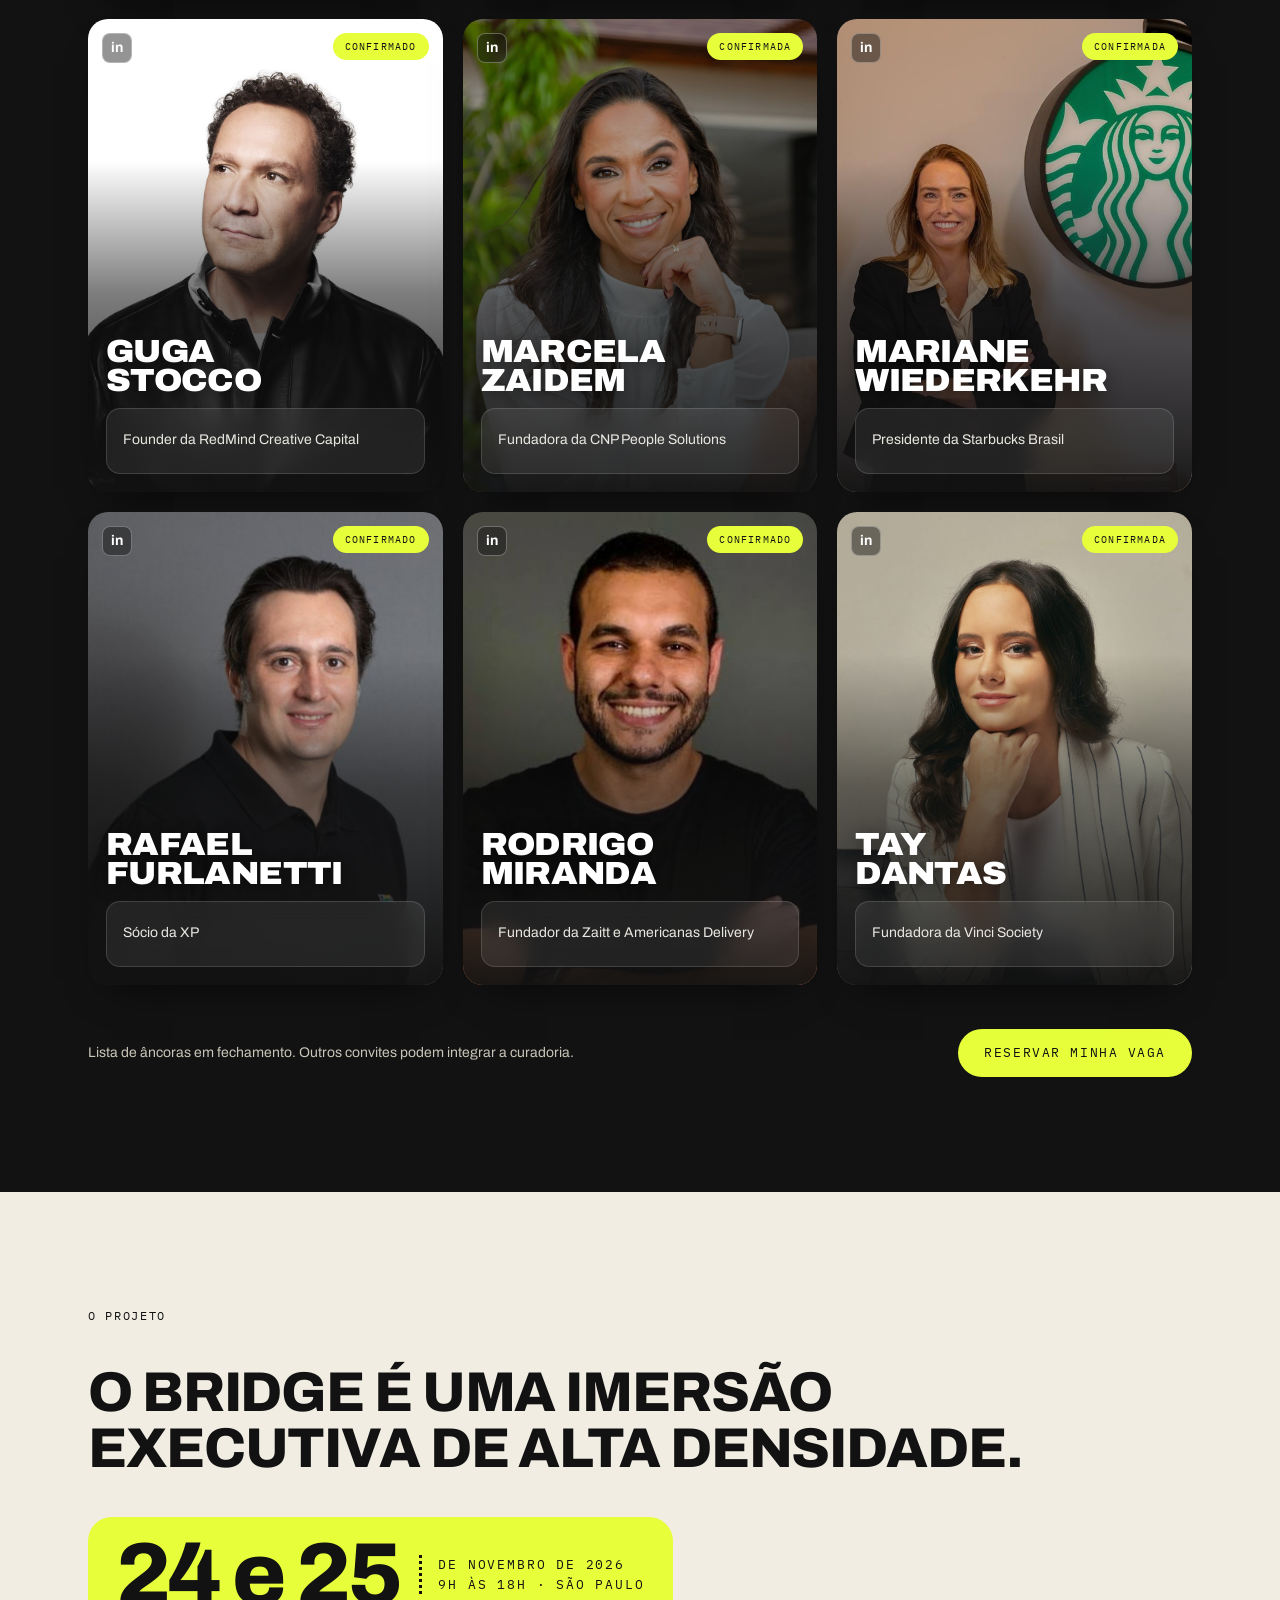
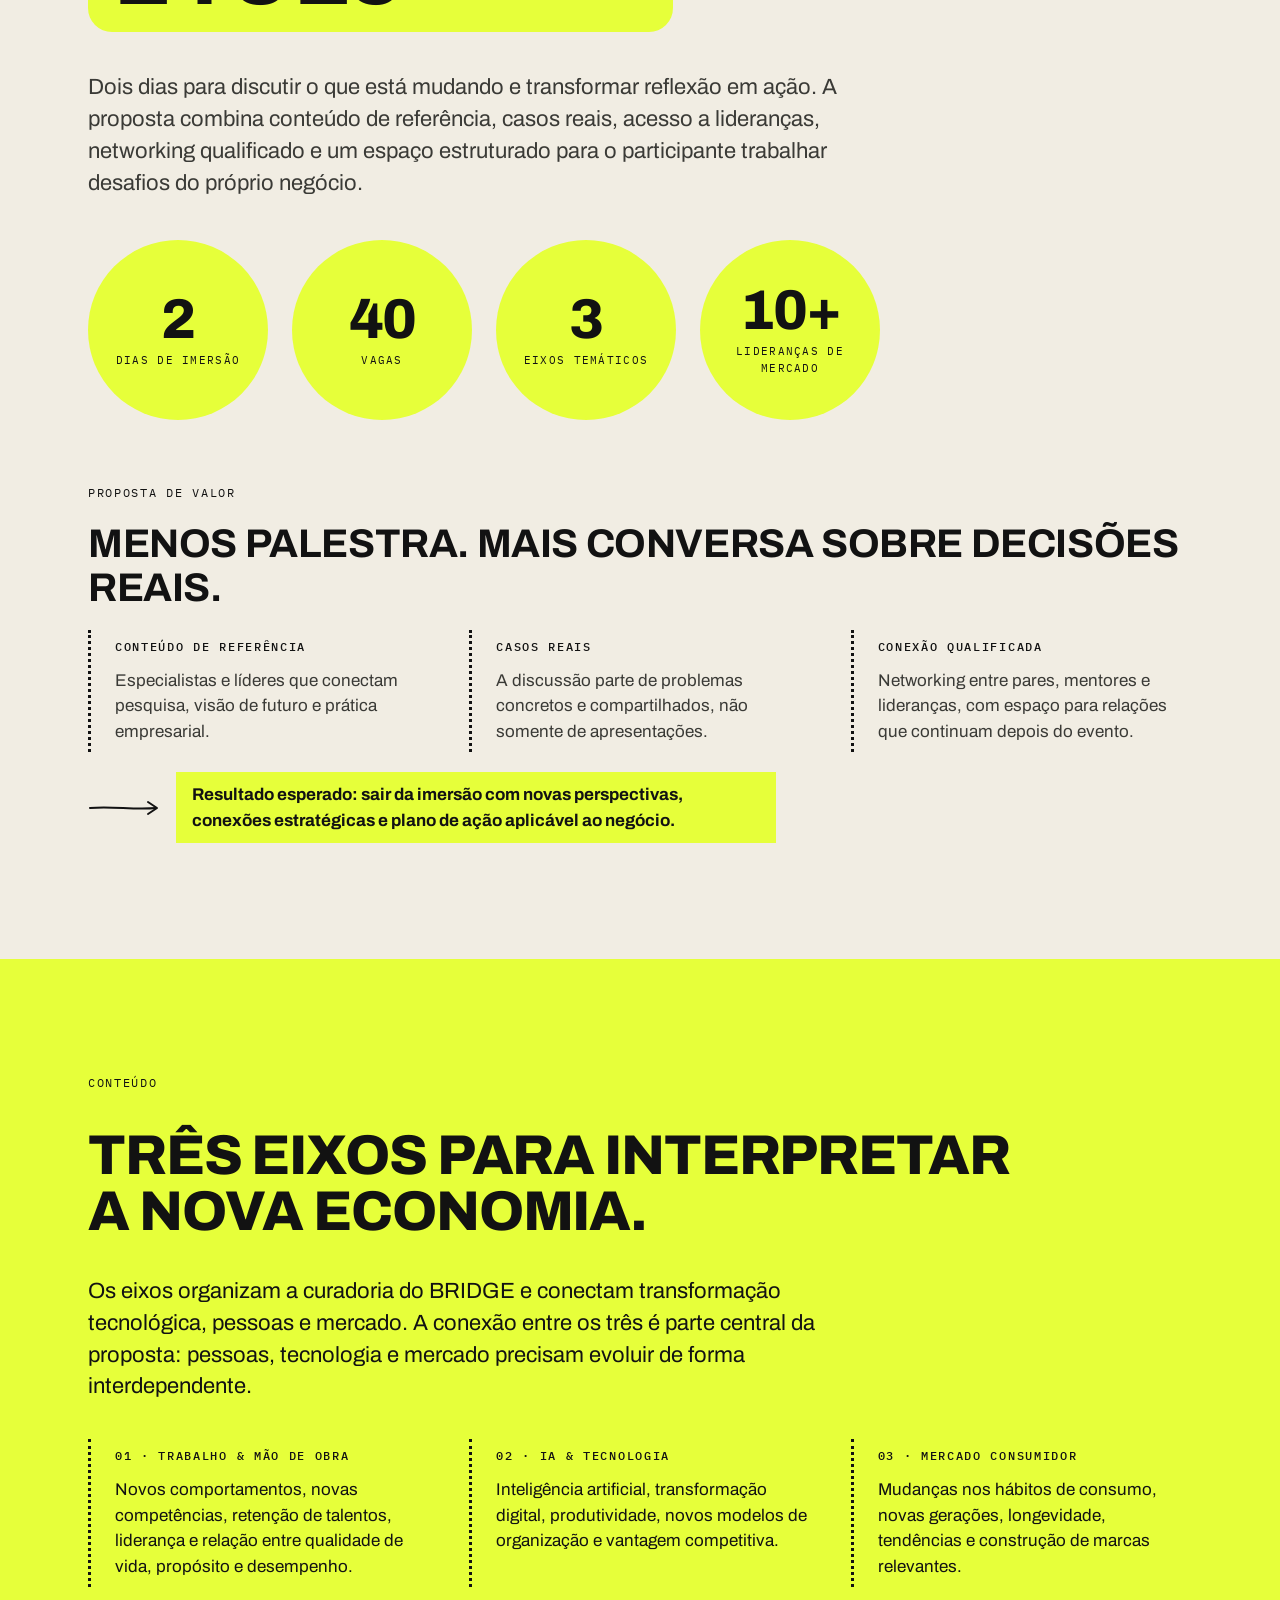
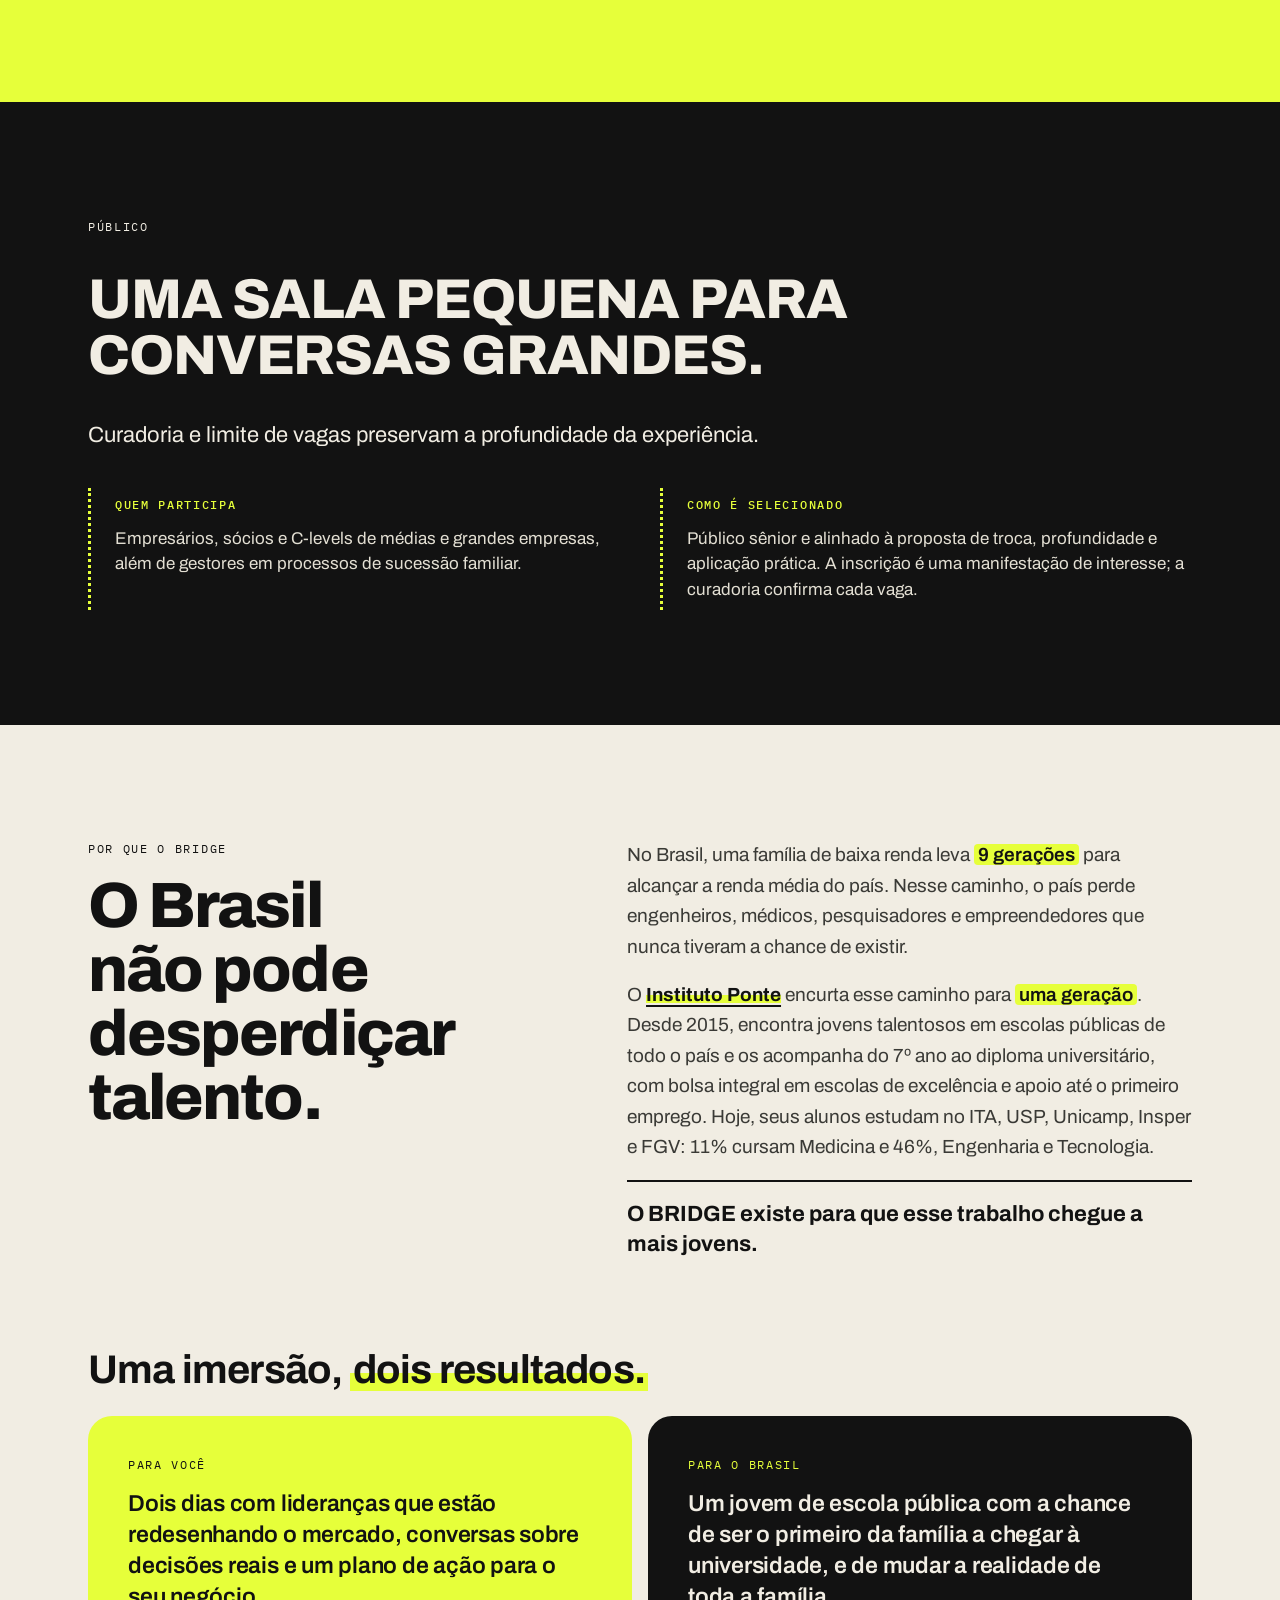
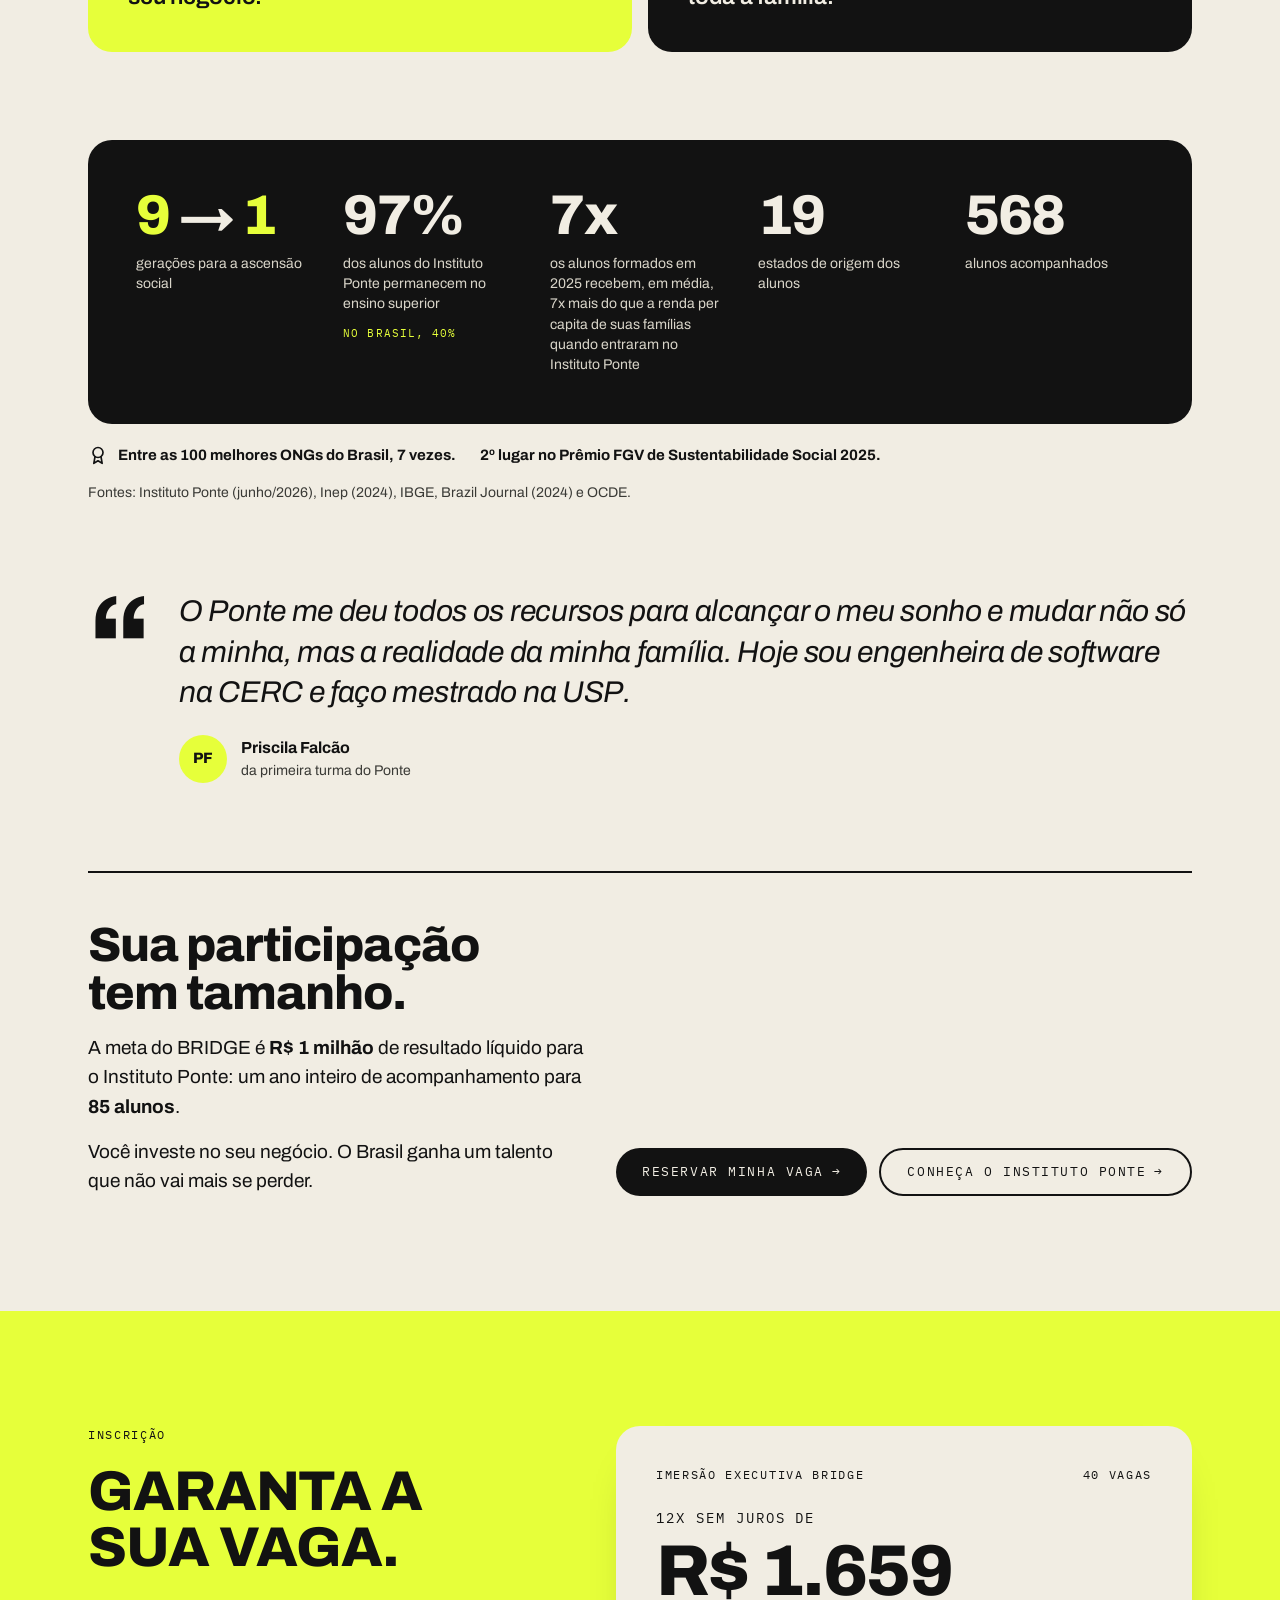
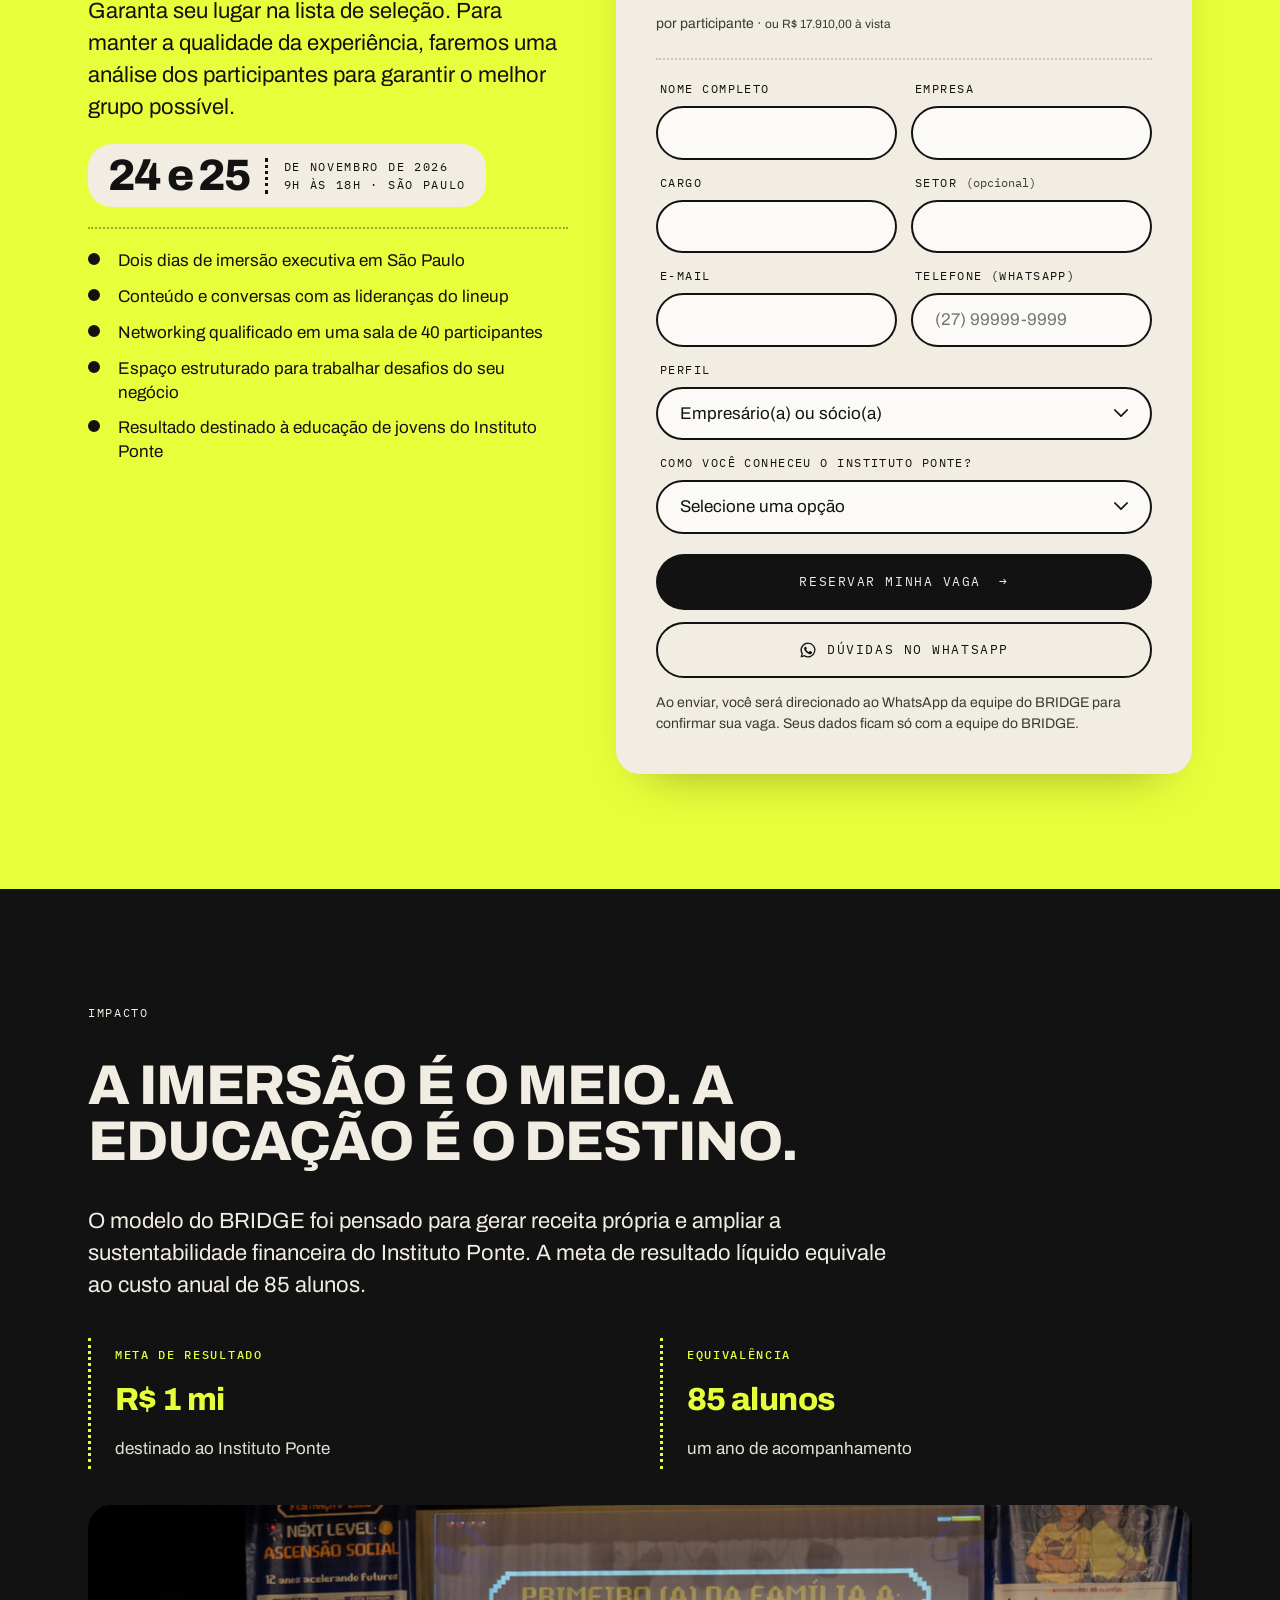
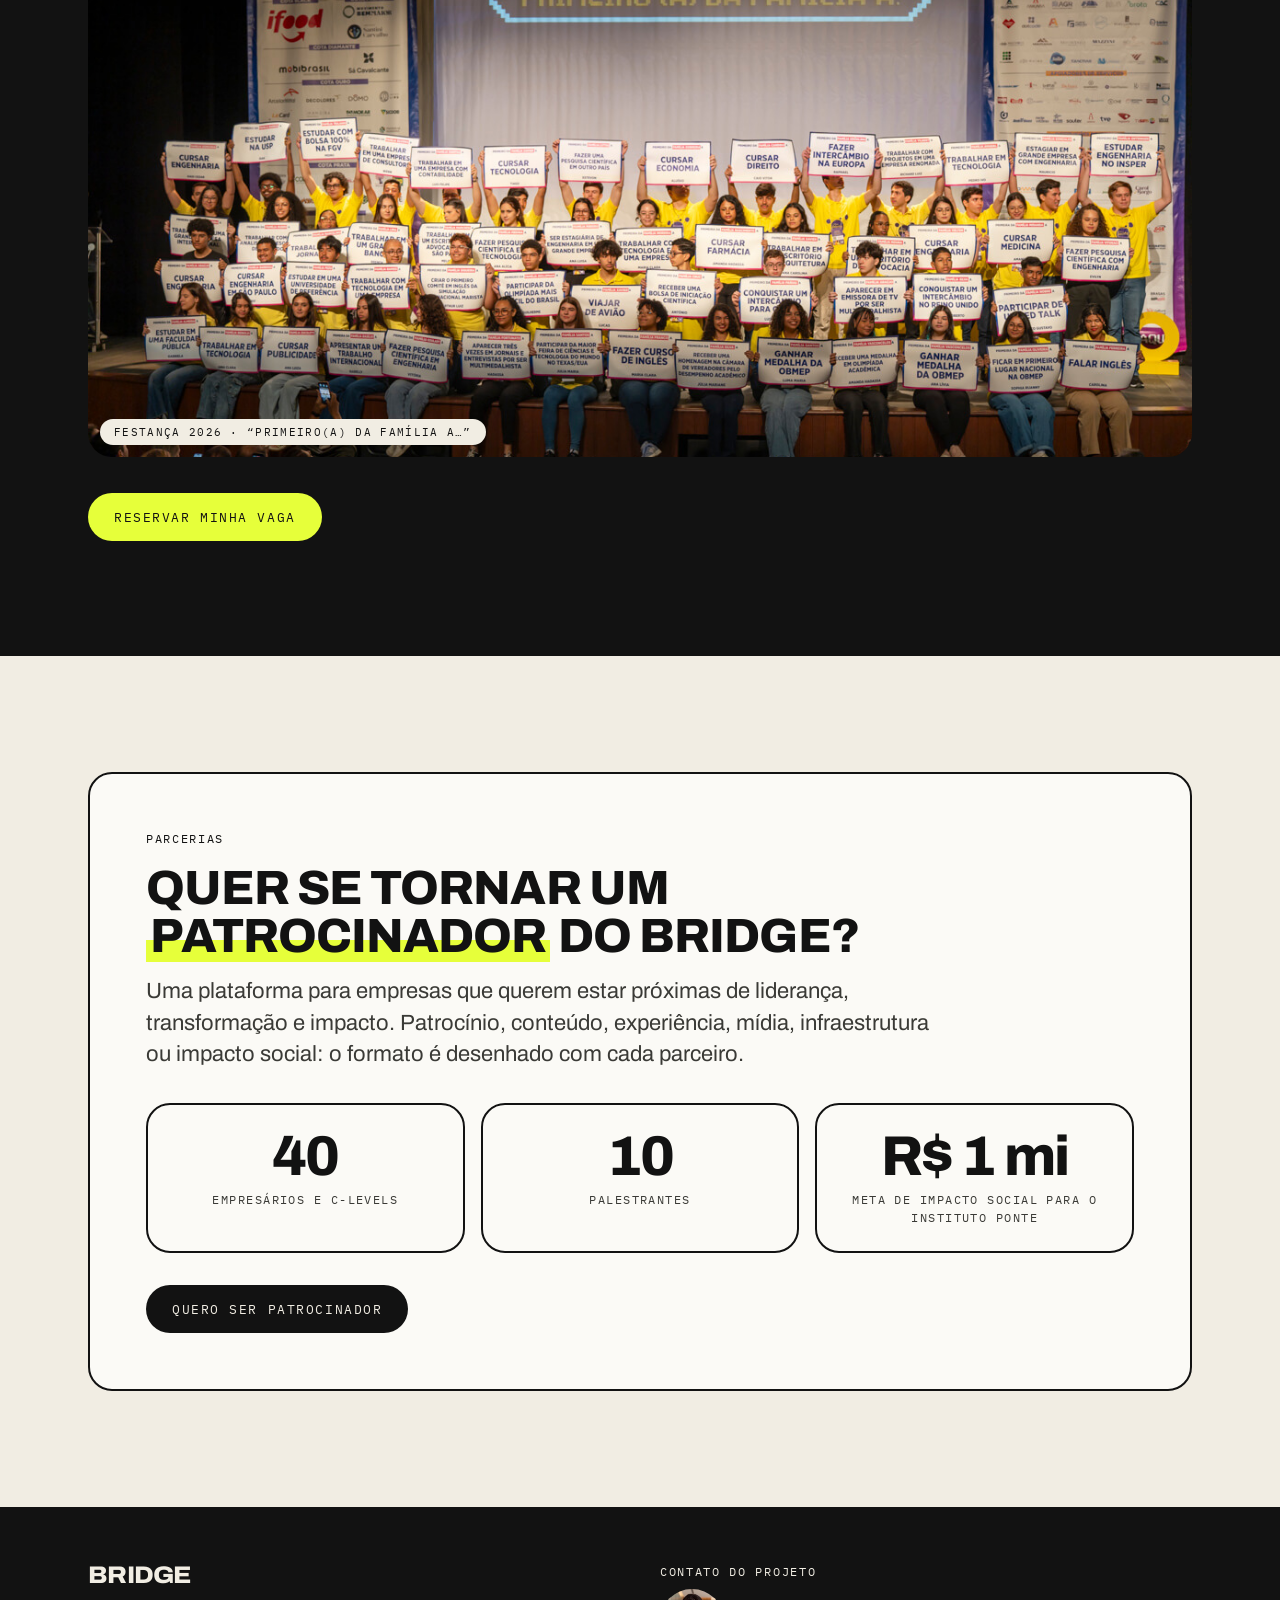
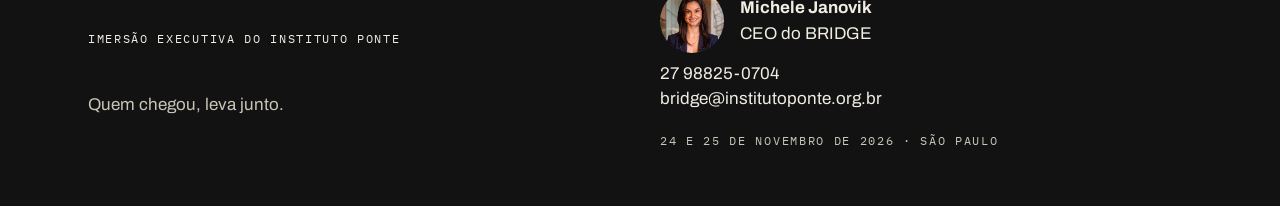
==== commit 36574e11: "Preço: 12x sem juros de R$ 1.659 ou R$ 17.910,00 à vista Co-Authored-By: Claude Opus 5.5 <noreply@an" ====
--- a/index.html
+++ b/index.html
@@ -291,8 +291,8 @@
       </div>
       <div style="display:grid;gap:6px">
         <span class="price-pre">12x sem juros de</span>
-        <strong class="price">R$ 2.500</strong>
-        <span class="hint">por participante · <span class="price-total">ou R$ 27.000,00 à vista</span></span>
+        <strong class="price">R$ 1.659</strong>
+        <span class="hint">por participante · <span class="price-total">ou R$ 17.910,00 à vista</span></span>
       </div>
       <!-- data-leads-endpoint: URL do App da Web do Google Apps Script (ver integracoes/leads-google-sheets.gs). data-whatsapp: número que recebe a solicitação de vaga. -->
       <form class="lead-form" id="lead-form" novalidate data-whatsapp="5527988250704" data-leads-endpoint="https://script.google.com/macros/s/AKfycbyFpHG13iQTaCtKryGq1LdsB89fPN8cqEmxxpUpin7RssZUR6upmH1WwgmHjwNDYQiR8w/exec">
@@ -371,7 +371,7 @@
 
 <div class="sticky-cta" id="sticky-cta" aria-hidden="true">
   <div class="sticky-cta__inner">
-    <div class="sticky-cta__info"><strong>24 e 25 nov · 9h às 18h · São Paulo</strong><span>40 vagas · 12x sem juros de R$ 2.500</span></div>
+    <div class="sticky-cta__info"><strong>24 e 25 nov · 9h às 18h · São Paulo</strong><span>40 vagas · 12x sem juros de R$ 1.659</span></div>
     <a class="btn btn--yellow sticky-cta__btn" href="#inscricao" tabindex="-1">Reservar minha vaga <span aria-hidden="true">→</span></a>
   </div>
 </div>
